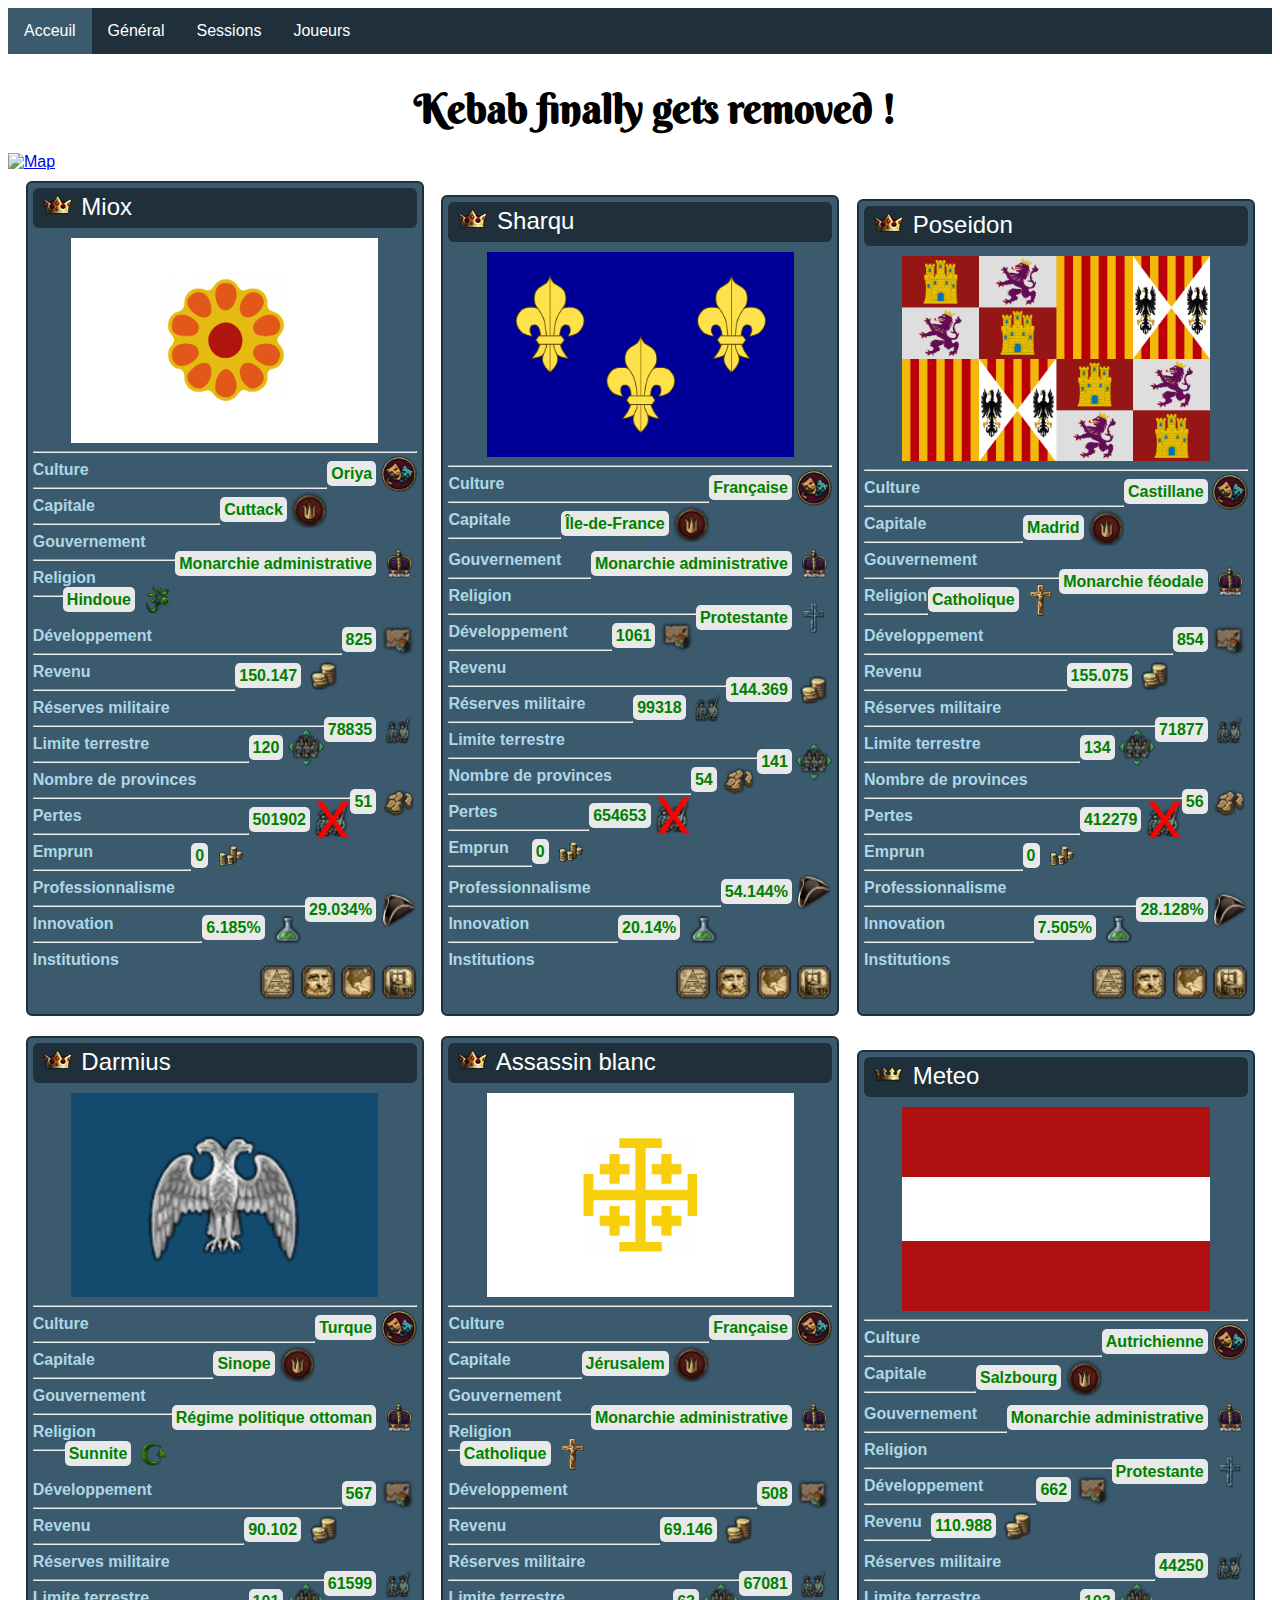
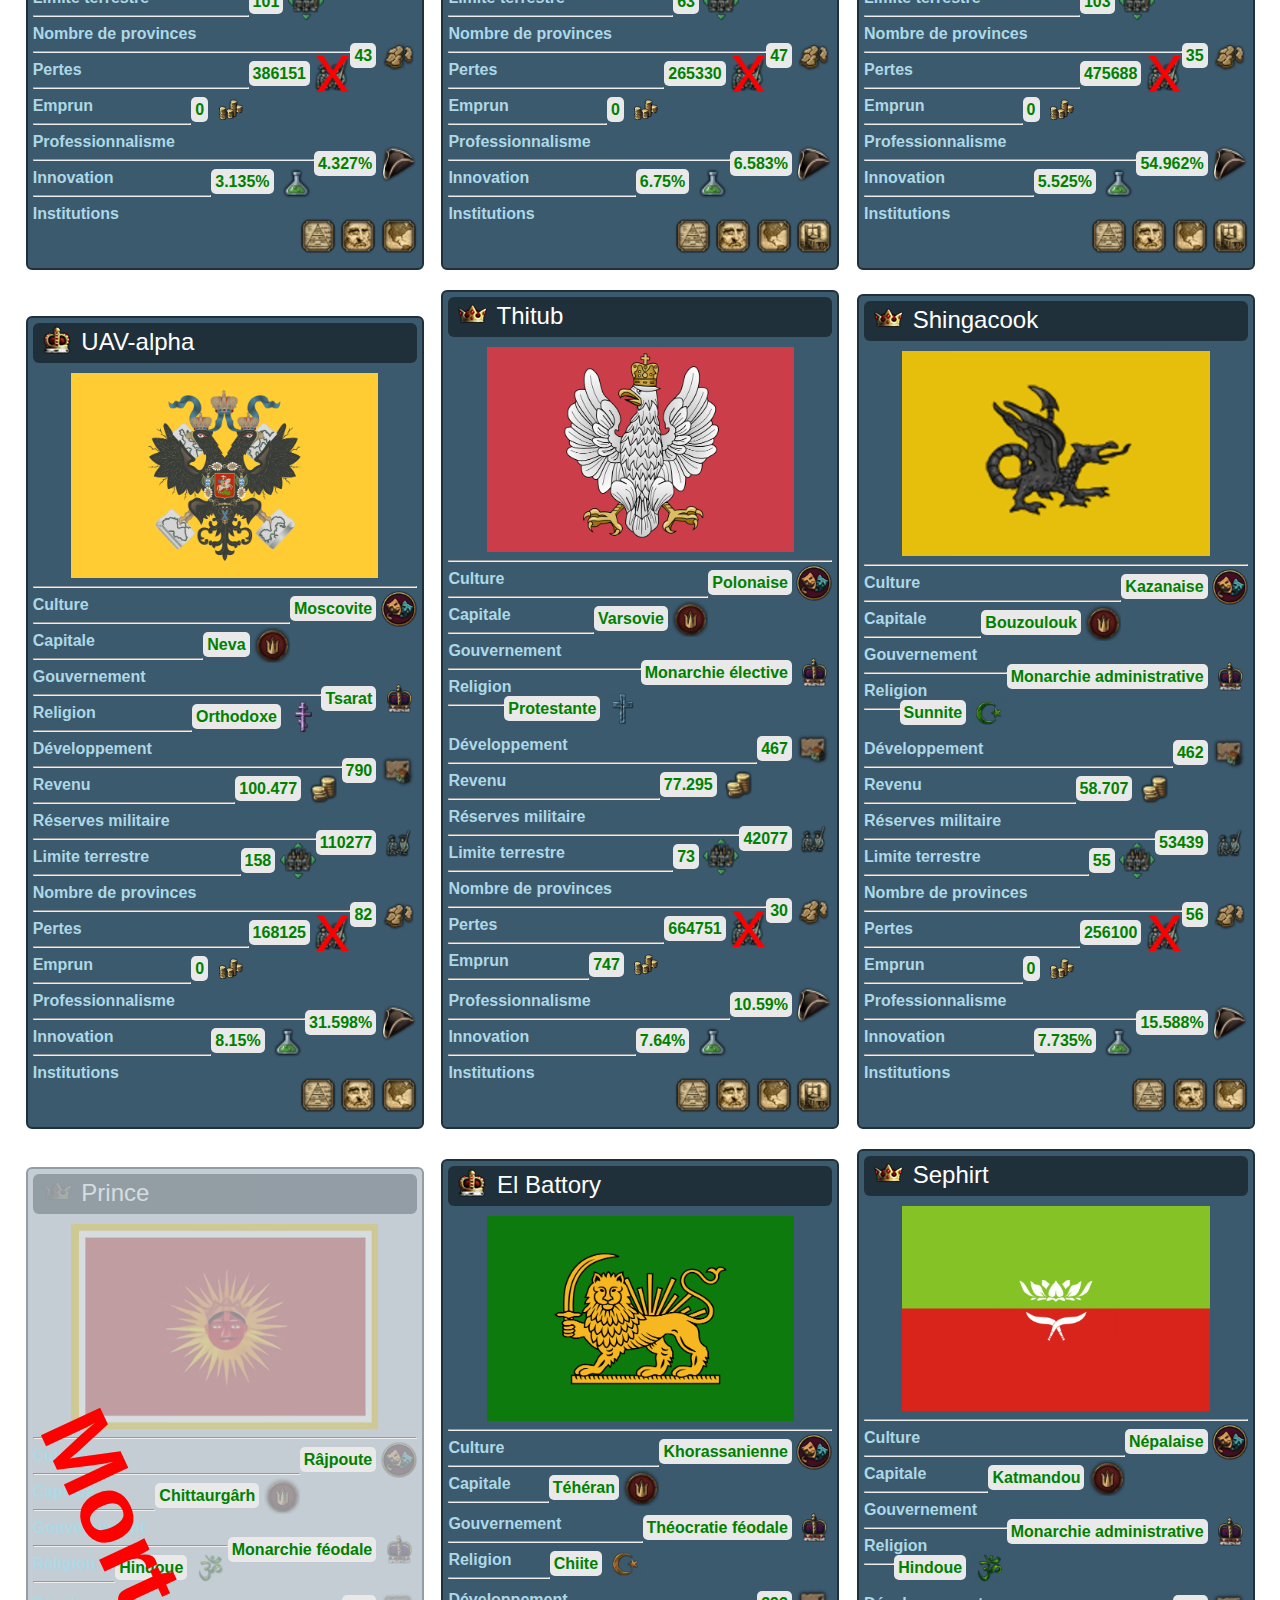
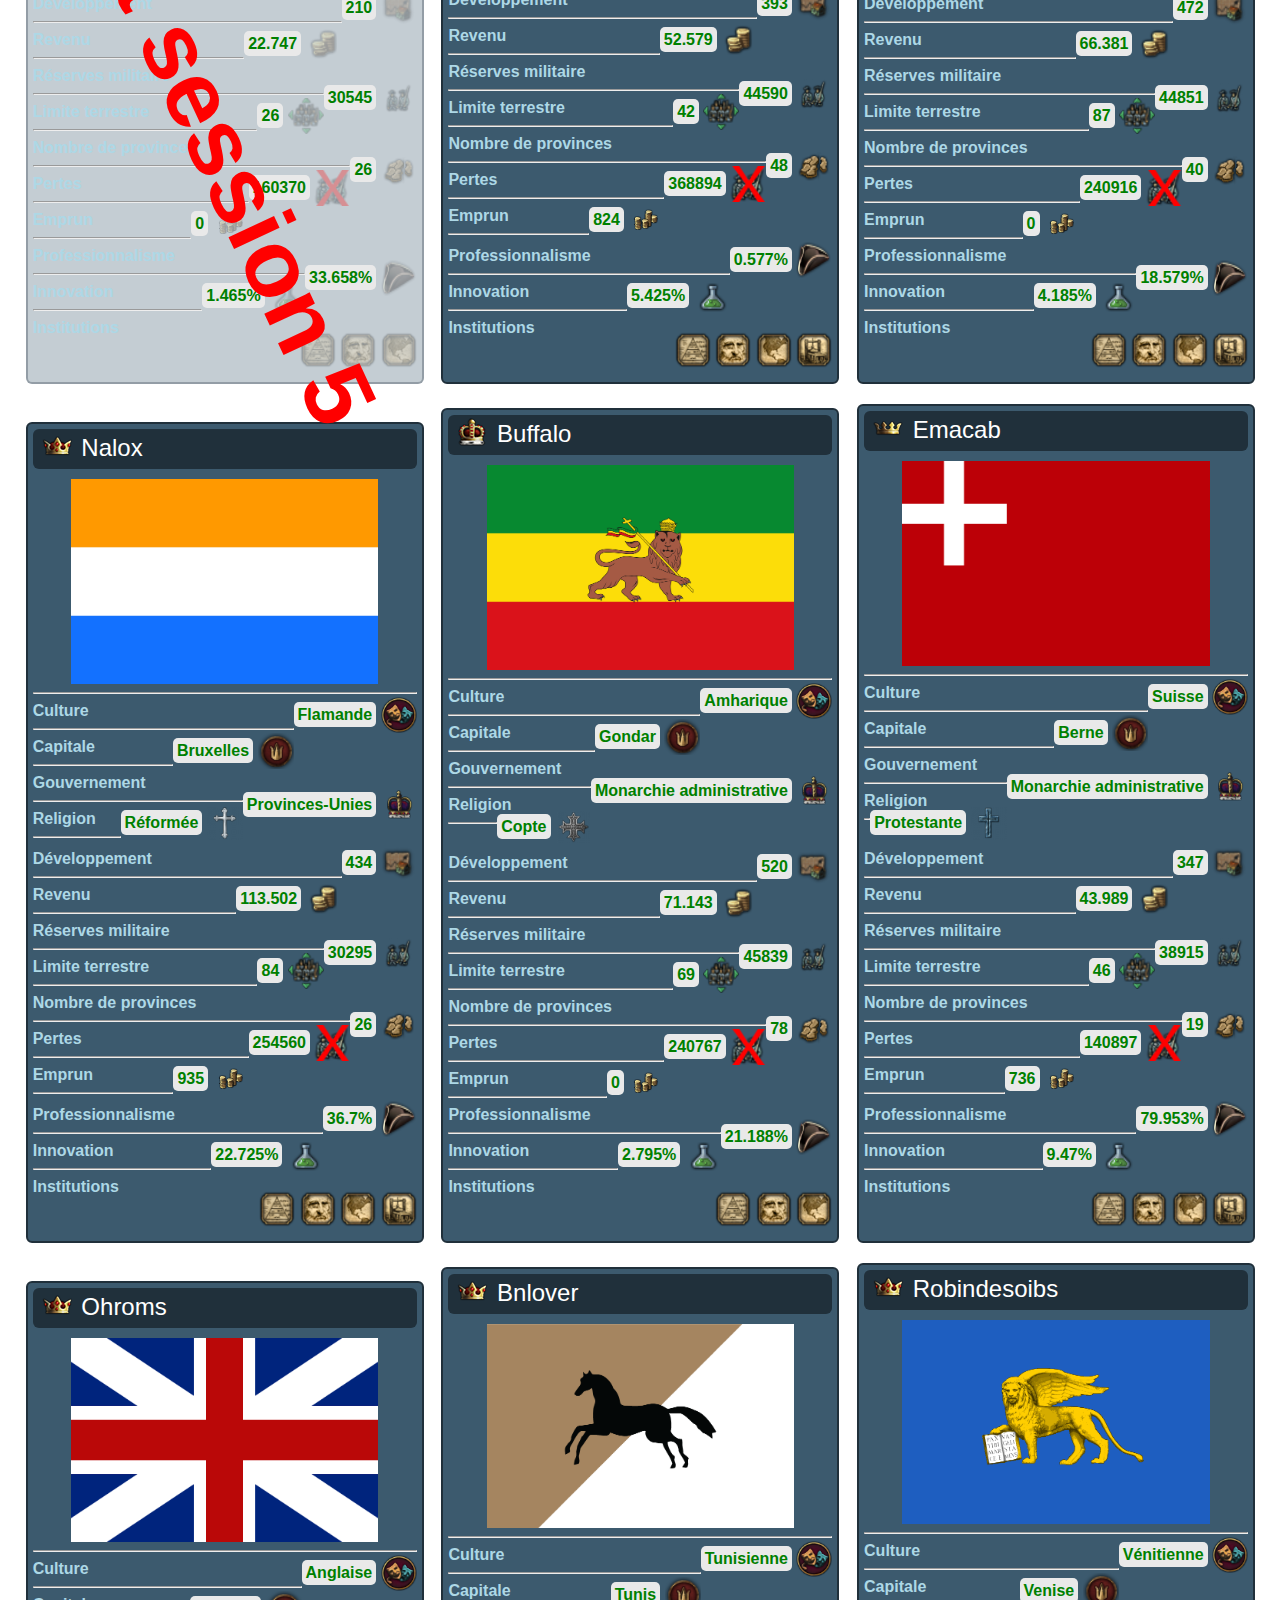
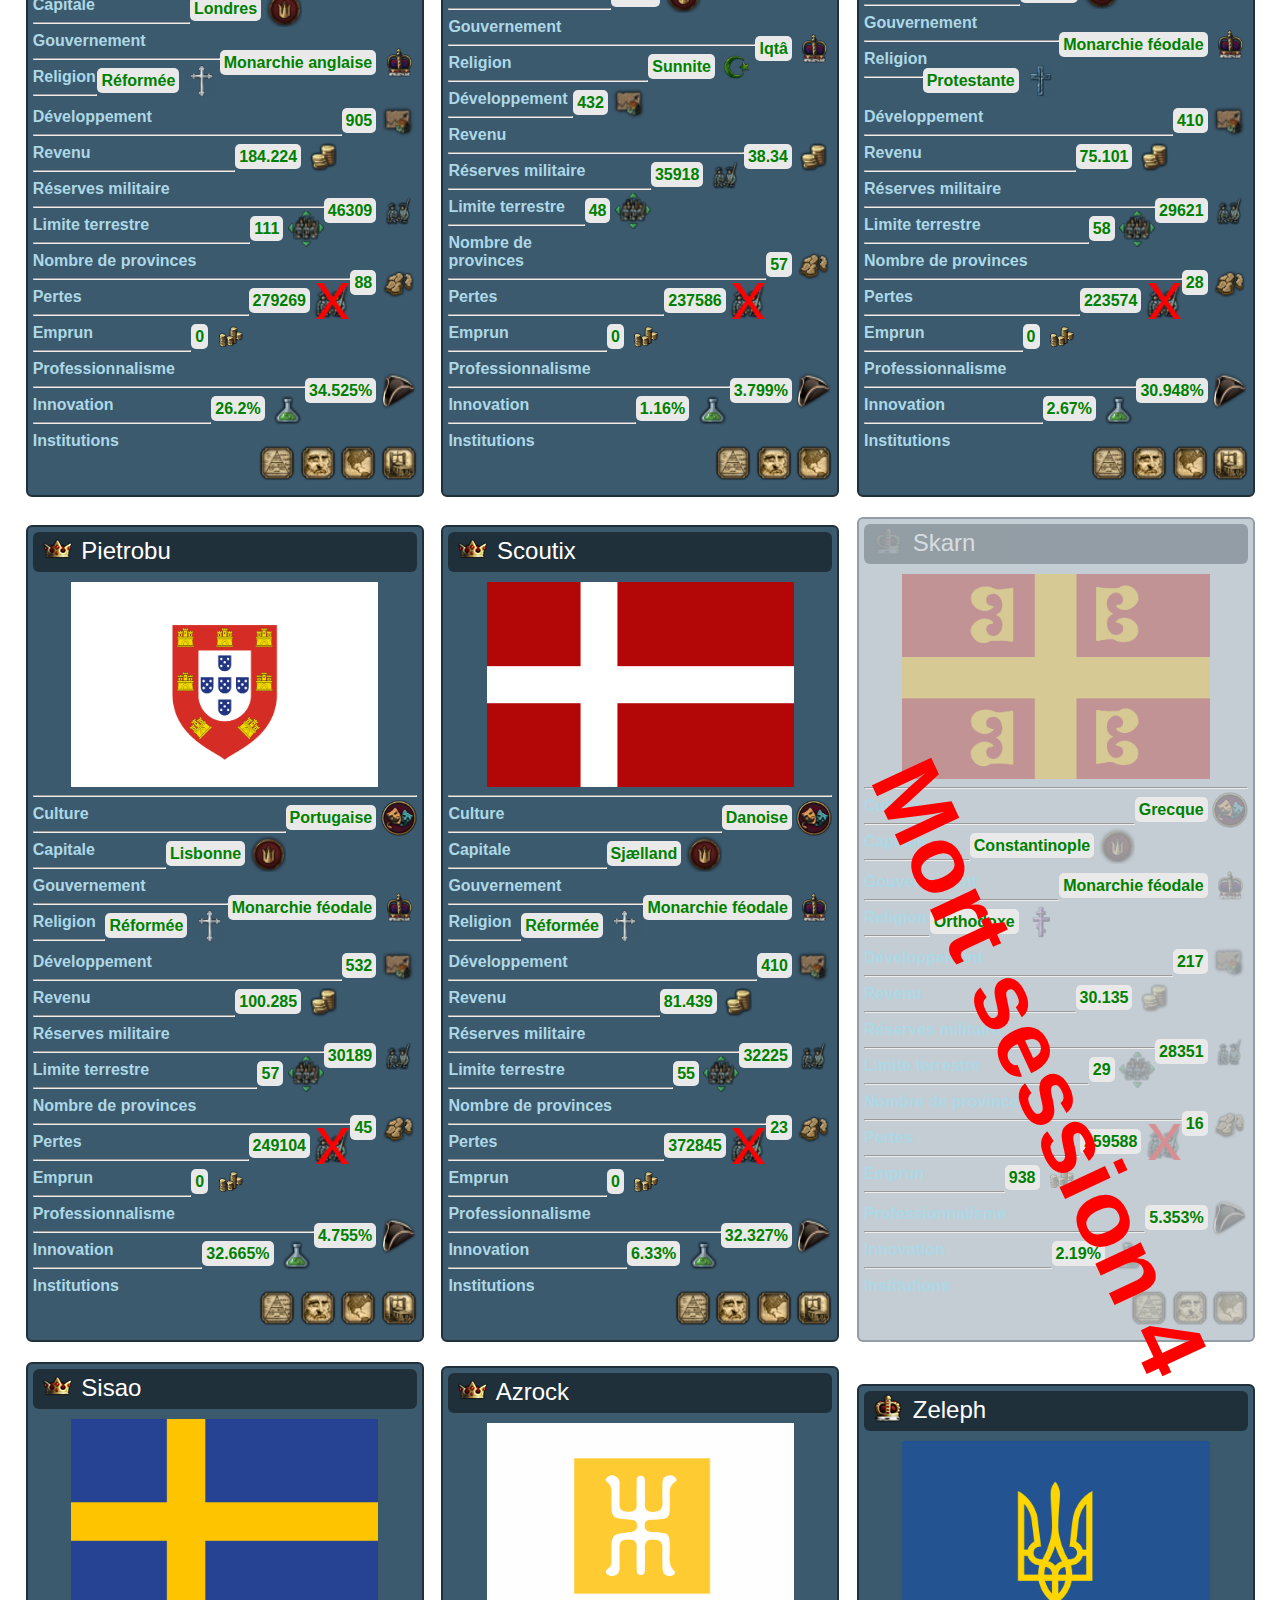
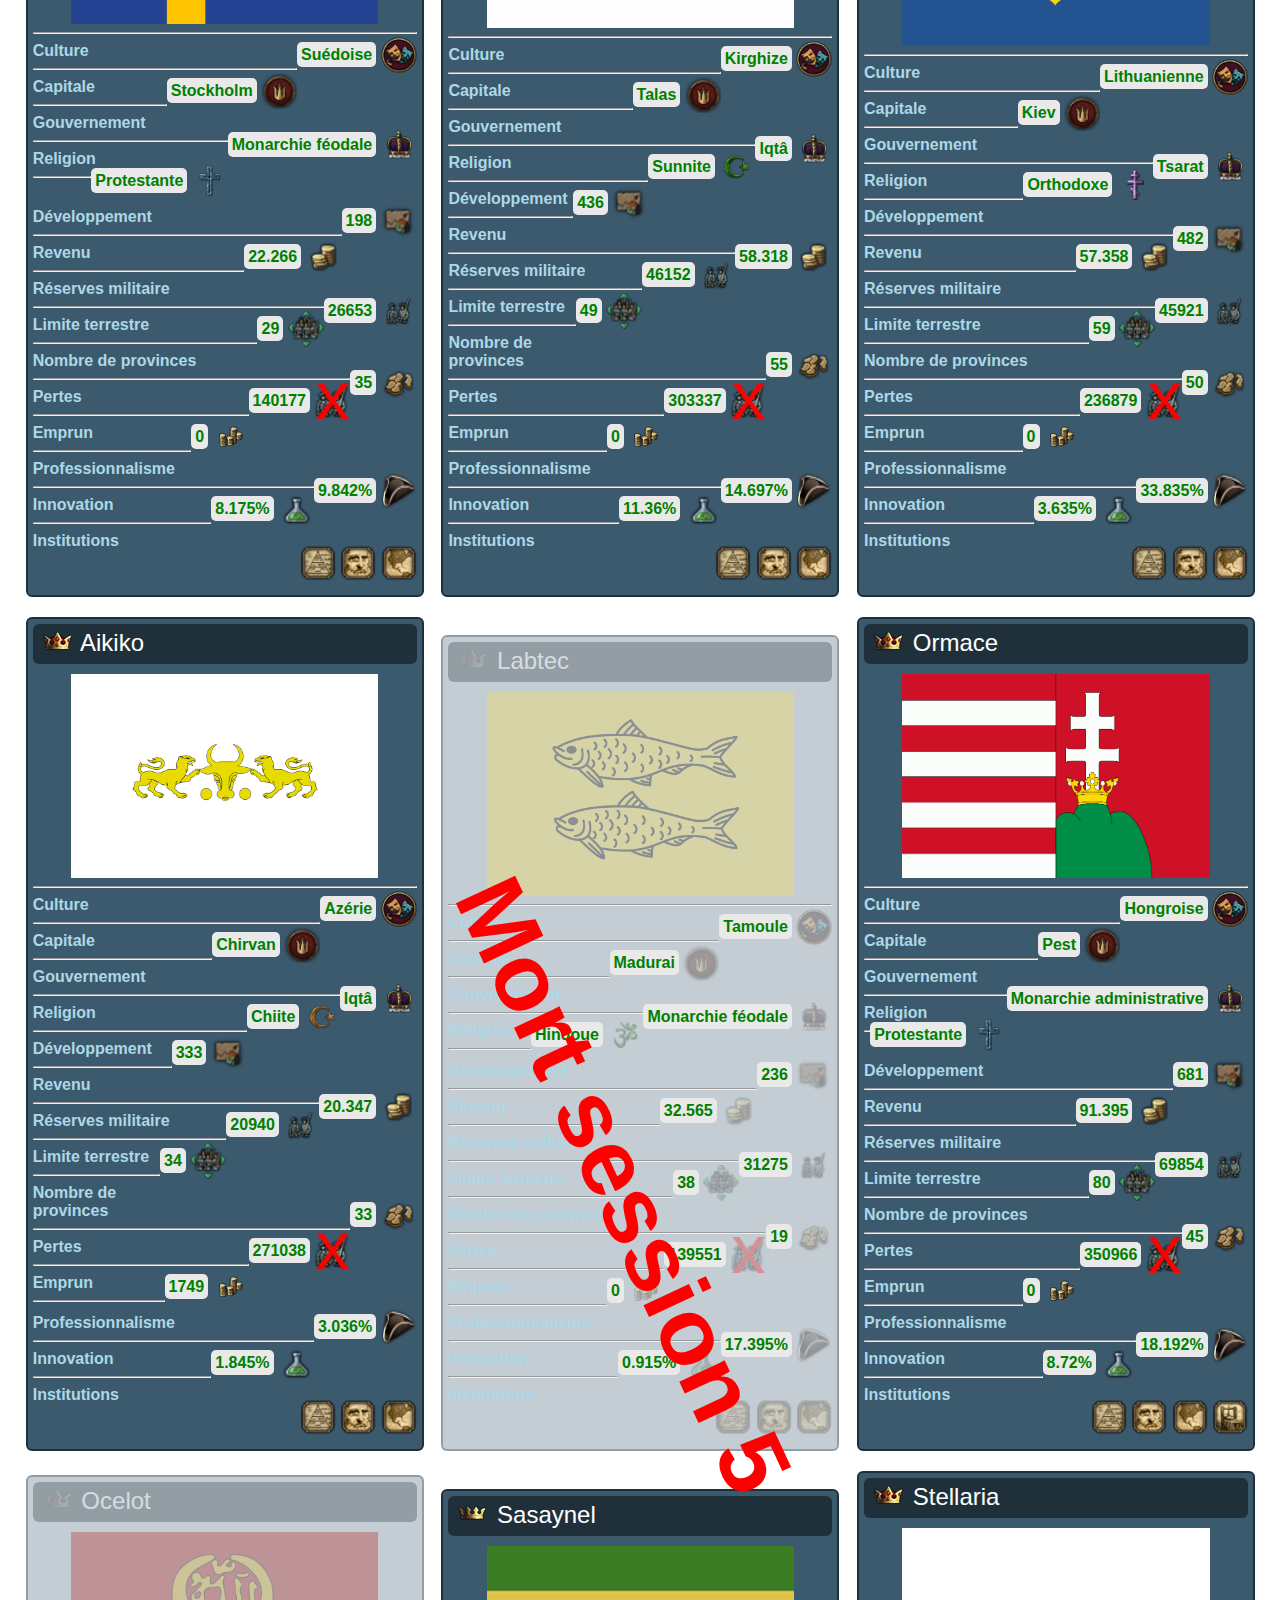
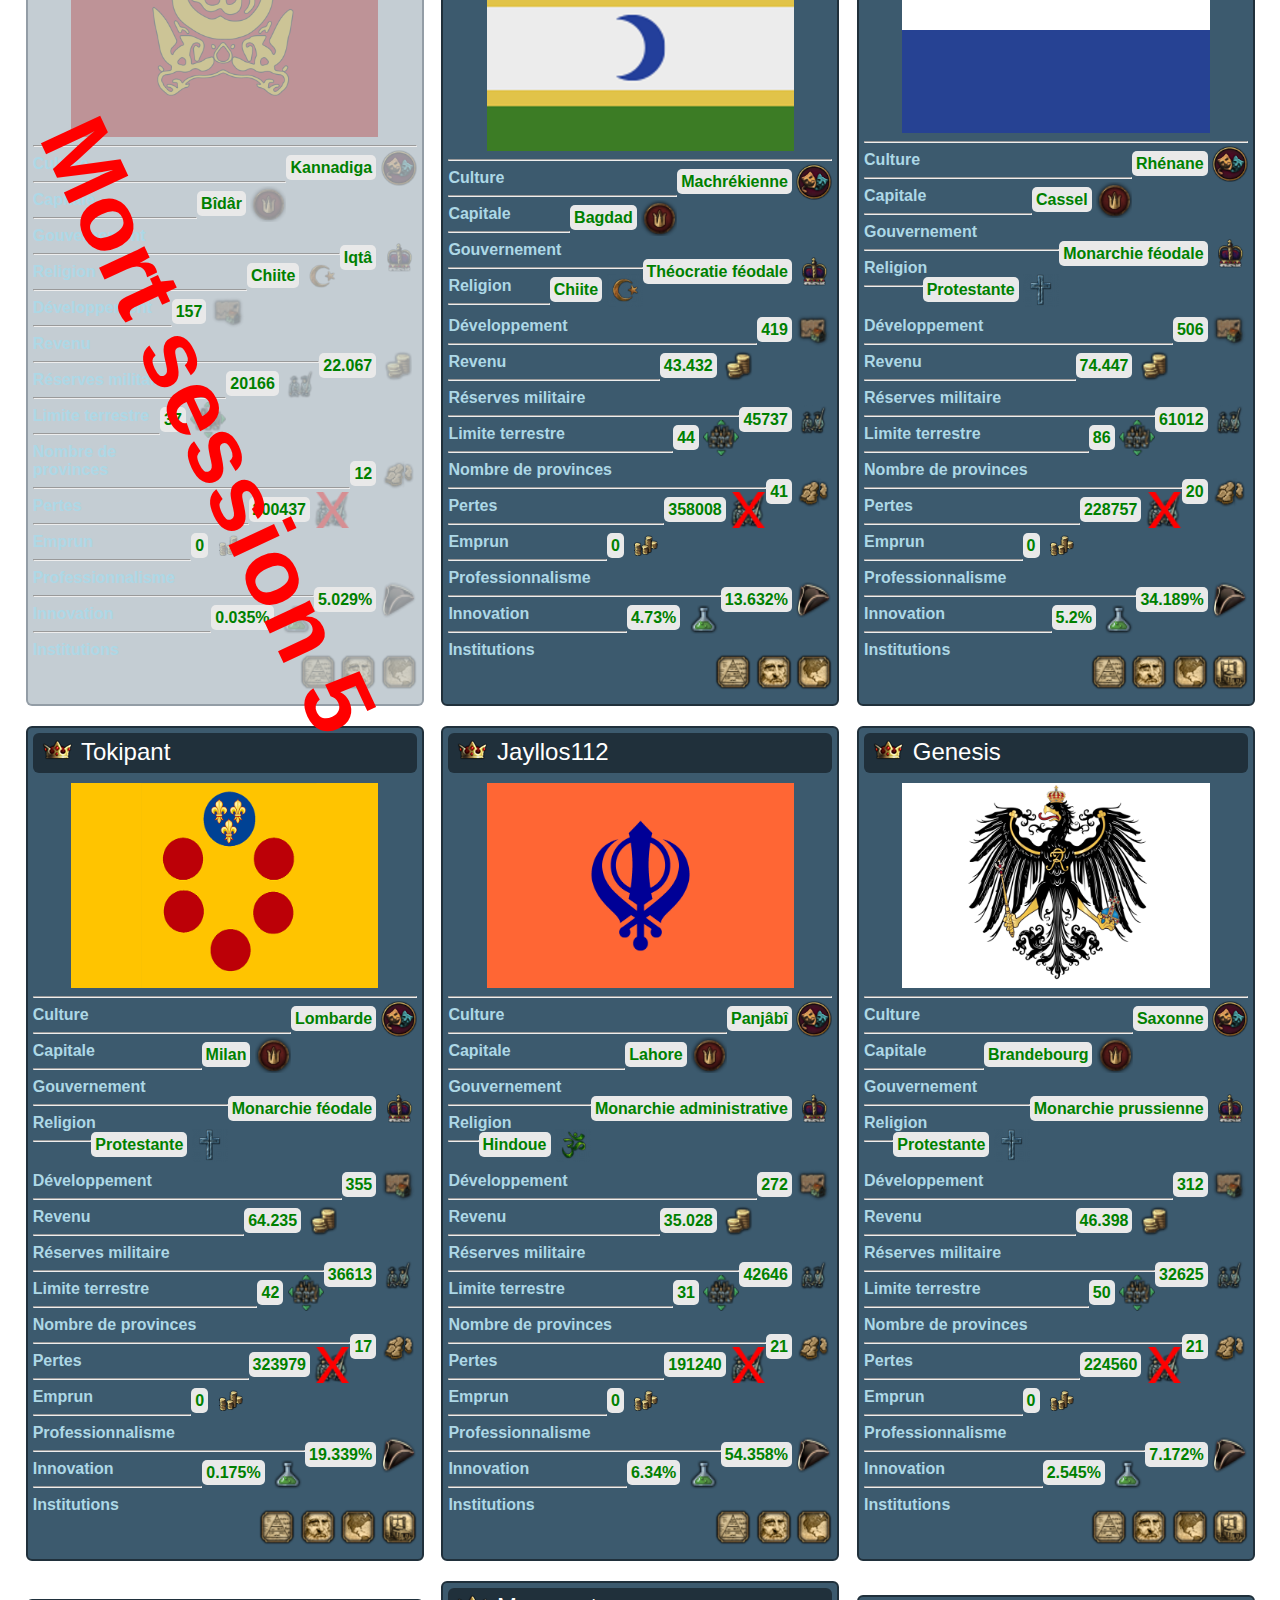
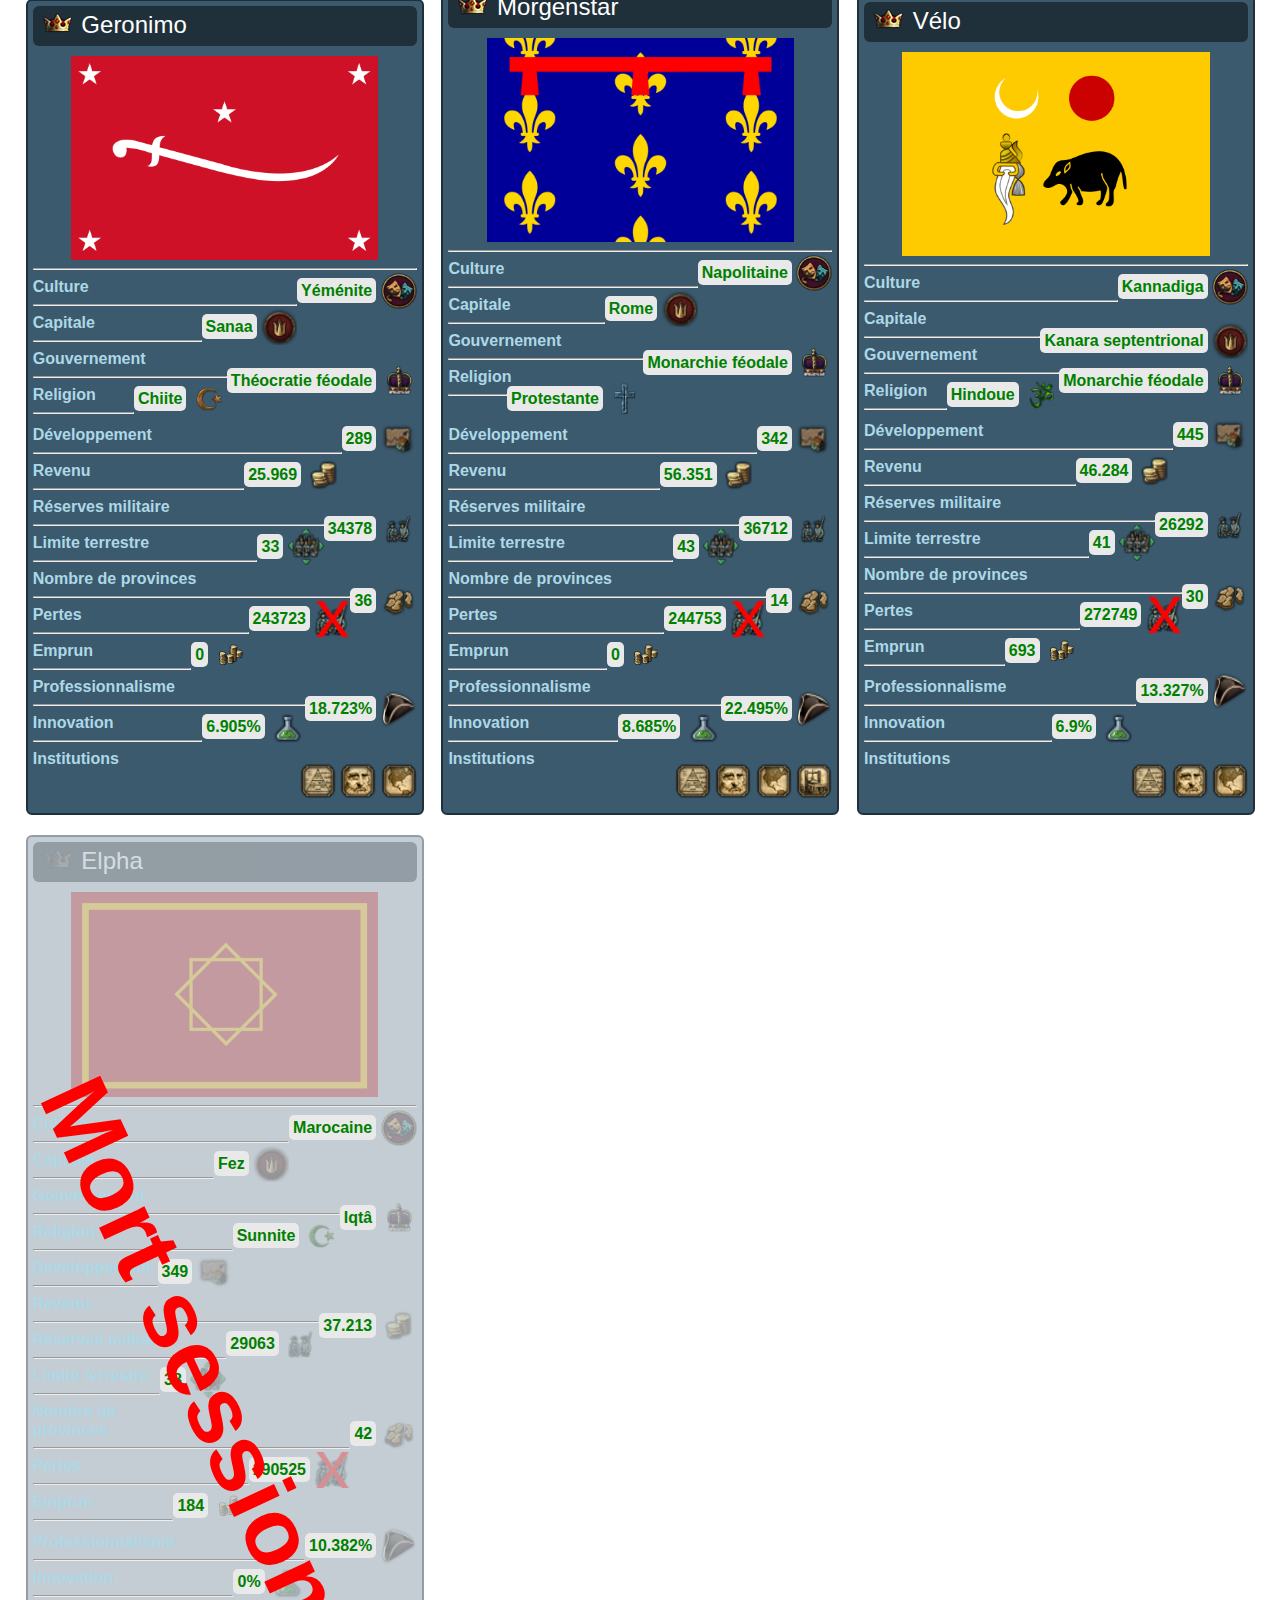
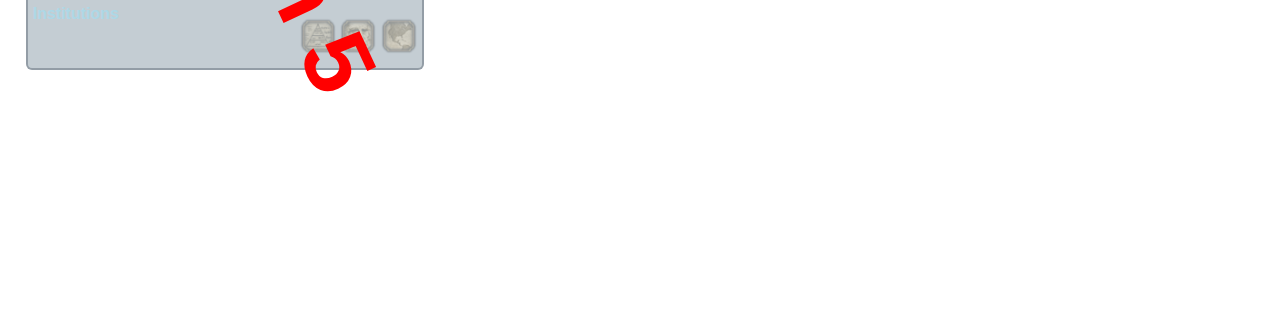
==== index.html @ 980fdf89 "Init project" ====
<html>
  <head>
    <meta charset="UTF-8">
    <title>Kebab finally gets removed !</title>
    <link rel="icon" type="image/png" href="./images/EU4_icon.png"/>
    <link rel="stylesheet" type="text/css" href="style.css">

    <link rel="stylesheet" href="https://developers.google.com/_static/53e70b089a/css/devsite-google-blue.css">
    <link href="https://fonts.googleapis.com/css?family=Berkshire Swash" rel="stylesheet">

    <script type="text/javascript" src="scripts/data.js"></script>
    <script type="text/javascript" src="scripts/index.js"></script>
  </head>
  <body>
    <ul class="navbar">
      <li><a class="active" href="./index.html">Acceuil</a></li>
      <li><a href="./general.html">Général</a></li>
      <li><a href="./session.html">Sessions</a></li>
      <li><a href="#about">Joueurs</a></li>
    </ul>

    <div class="title" id="title">Kebab finally gets removed !</div>
    <div>
      <a id="mapRef" href="./images/sessions/session6.jpg">
        <img id="mapImg" src="./images/sessions/session6.jpg" alt="Map">
      </a>
    </div>

    <div id="countries">
      <div class="countryPlate" id="country">
        <div class="heading">
          <div>
            <img alt="Rank"
                 id="rank"
                 src="./images/government_ranks/2.png"
                 width="36"
                 height="36">
            <span id="pseudo"></span>
          </div>
        </div>

        <img alt="Flag.png" src="./images/flags/KOJ.png" class="flag" id="flag">

        <hr>

        <b>Culture</b>
        <div class="info">
          <span class="infoText textImage" id="culture"></span>
          <img alt="Government monarchy.png"
               src="./images/info/Culture.png"
               width="36"
               height="36">
        </div>

        <hr>

        <b>Capitale</b>
        <div class="info">
          <span class="infoText textImage" id="capital"></span>
          <img alt="Government monarchy.png"
               src="./images/info/Capital.png"
               width="36"
               height="36">
        </div>

        <hr>

        <b>Gouvernement</b>
        <div class="info">
          <span class="infoText textImage" id="government"></span>
          <img alt="Government monarchy.png"
               src="./images/info/Government_monarchy.png"
               width="36"
               height="36">
        </div>

        <hr>

        <b>Religion</b>
        <div class="info">
          <span class="infoText textImage" id="religion"></span>
          <img alt="Orthodox.png"
               id="religionImg"
               src="./images/religions/Orthodoxe.png"
               width="36"
               height="36">
        </div>

        <hr>

        <b>Développement</b>
        <div class="info">
          <span class="infoText textImage" id="dev"></span>
          <img alt="Orthodox.png"
               src="./images/info/Dev.png"
               width="36"
               height="36">
        </div>

        <hr>

        <b>Revenu</b>
        <div class="info">
          <span class="infoText textImage" id="income"></span>
          <img alt="Orthodox.png"
               src="./images/info/Gold.png"
               width="36"
               height="36">
        </div>

        <hr>

        <b>Réserves militaire</b>
        <div class="info">
          <span class="infoText textImage" id="manpower"></span>
          <img alt="Orthodox.png"
               src="./images/info/Manpower.png"
               width="36"
               height="36">
        </div>

        <hr>

        <b>Limite terrestre</b>
        <div class="info">
          <span class="infoText textImage" id="forceLimit"></span>
          <img alt="Orthodox.png"
               src="./images/info/Land_forcelimit.png"
               width="36"
               height="36">
        </div>

        <hr>

        <b>Nombre de provinces</b>
        <div class="info">
          <span class="infoText textImage" id="nbProv"></span>
          <img alt="Orthodox.png"
               src="./images/info/Province.png"
               width="36"
               height="36">
        </div>

        <hr>

        <b>Pertes</b>
        <div class="info">
          <span class="infoText textImage" id="losses"></span>
          <img alt="Orthodox.png"
               src="./images/info/Losses.png"
               width="36"
               height="36">
        </div>

        <hr>

        <b>Emprun</b>
        <div class="info">
          <span class="infoText textImage" id="loan"></span>
          <img alt="Orthodox.png"
               src="./images/info/Loan.png"
               width="36"
               height="36">
        </div>

        <hr>

        <b>Professionnalisme</b>
        <div class="info">
          <span class="infoText textImage" id="professionalism"></span>
          <img alt="Orthodox.png"
               src="./images/info/Professionalism.png"
               width="36"
               height="36">
        </div>

        <hr>

        <b>Innovation</b>
        <div class="info">
          <span class="infoText textImage" id="innovativeness"></span>
          <img alt="Innovativeness.png"
               src="./images/info/Innovativeness.png"
               width="36"
               height="36">
        </div>

        <hr>

        <b>Institutions</b>
        <div class="info">
          <img alt="Institutions.png"
               id="feudalism"
               class="institutionNotEmbraced"
               src="./images/info/Feudalism.png"
               width="36"
               height="36">
          <img alt="Institutions.png"
               id="renaissance"
               class="institutionNotEmbraced"
               src="./images/info/Renaissance.png"
               width="36"
               height="36">
          <img alt="Institutions.png"
               id="colonialism"
               class="institutionNotEmbraced"
               src="./images/info/Colonialism.png"
               width="36"
               height="36">
          <img alt="Institutions.png"
               id="printingPress"
               class="institutionNotEmbraced"
               src="./images/info/Printing_Press.png"
               width="36"
               height="36">
          <img alt="Institutions.png"
               id="globalTrade"
               class="institutionNotEmbraced"
               src="./images/info/Global_Trade.png"
               width="36"
               height="36">
          <img alt="Institutions.png"
               id="manufactories"
               class="institutionNotEmbraced"
               src="./images/info/Manufactories.png"
               width="36"
               height="36">
          <img alt="Institutions.png"
               id="enlightenment"
               class="institutionNotEmbraced"
               src="./images/info/Enlightenment.png"
               width="36"
               height="36">

        </div>
      </div>
    </div>
    <script type="text/javascript">
        addCoutries();
    </script>
  </body>
</html>
---- style.css ----
body {
    font-family: 'Lucida Sans Unicode', 'Lucida Grande', sans-serif;
}

.title {
    padding-left: 2.5%;
    margin-top: 30px;
    margin-bottom: 20px;
    text-align: center;
    font-family: 'Berkshire Swash', sans-serif;
    font-weight: bold;
    font-size: 40px;
}

.chart-div {
    width: 100%;
    padding-left: 2.5%;
    padding-right: 2.5%;
    margin-bottom: 2.5%;
}

.control-div {
    margin-bottom: 10px;
}

.stat-chart {
    height: 80vh;
}

.tableHeader {
    background-color: #78909c;
    border-collapse: collapse;
}

.tableRow {
    height: 30px;
}

.tableRow:hover {
    font-weight: bold;
}

.tableCell {
    vertical-align: middle;
    font-family: 'Lucida Sans Unicode', 'Lucida Grande', sans-serif;
}

.sort-descending span.google-visualization-table-sortind, .sort-ascending span.google-visualization-table-sortind {
    border: 0;
}

#chart-general {
    height: 85%;
}

#chart-general > div > div > table {
    margin-top: -1px;
}

img {
    border: none;
}

.countryPlate a {
    color: lightblue !important;
}

a {
    text-decoration: none;
    color: #0645ad;
    background: none;
}

a:-webkit-any-link {
    color: -webkit-link;
    cursor: pointer;
    text-decoration: underline;
}

.countryPlate b {
    color: lightblue !important;
}

.countryPlate .heading {
    background: #20303B;
    border-radius: 6px;
    padding: 0 6px 0;
    color: white !important;
    font-size: 150%;
    margin-bottom: 3px;
    height: 40px;
    position: relative;
}

.heading span {
    position: relative;
    top: -9px;
}

.countryPlate * {
    list-style-image: none;
}

.countryPlate {
    border: 2px solid #20303B;
    border-radius: 6px;
    background: #3c5a6e;
    color: white !important;
    padding: 5px;
    width: 23%;
    min-width: 384px;
    height: auto;
    margin-top: 10px;
    margin-bottom: 10px;
    margin-left: 1.4%;
    display: inline-block;
    position: relative;
}

.flag {
    width: 80%;
    display: block;
    margin: 10px auto auto;
}

.info {
    float: right;
}

.textImage {
    position: relative;
    top: -18px;
}

.info img {
    position: relative;
    top: -5px;
}

.infoText {
    color: green;
    font-weight: bold;
    background: #E9E9E9;
    padding: 4px;
    border-radius: 5px;
}

.deadCountry {
    background: rgba(60, 90, 110, 0.3);
    border: 2px solid rgba(32, 48, 59, 0.3);;
}

.deadCountry img {
    opacity: 0.3;
}

.deadCountry .heading {
    opacity: 0.3;
}

.deadCountryText {
    position: absolute;
    top: 600px;
    width: 900px;
    left: -220px;
    font-size: 95px;
    font-weight: bold;
    color: red;
    transform: rotate(65deg);
    opacity: 1;
    z-index: 10;
}

.sessionsTimeLines {
    width: 95%;
    padding-left: 2.5%;
    font-weight: bold;
}

.navbar {
    list-style-type: none;
    margin: 0;
    padding: 0;
    overflow: hidden;
    background-color: #20303B;
}

.navbar li {
    float: left;
    margin: 0;
}

.navbar li a {
    display: block;
    color: white;
    text-align: center;
    padding: 14px 16px;
    text-decoration: none;
}

.navbar li a:hover {
    background-color: green;
}

.active {
    background-color: #3c5a6e;
}

.sessionSelect {
    float: right;
    display: block;
    color: white;
    text-align: center;
    padding: 14px 16px;
    text-decoration: none;
    border: 0;
    margin: 0;
    height: 52px;
    width: 110px;
    background-color: #3c5a6e !important;
}

.sessionSelect:hover {
    background-color: green !important;
}

.sessionSelect option {
    background-color: #3c5a6e !important;
}

.general-chart {
    height: 400px;
}

.institutionEmbraced {
    display: inline-block;
}

.institutionNotEmbraced {
    display: none;
}
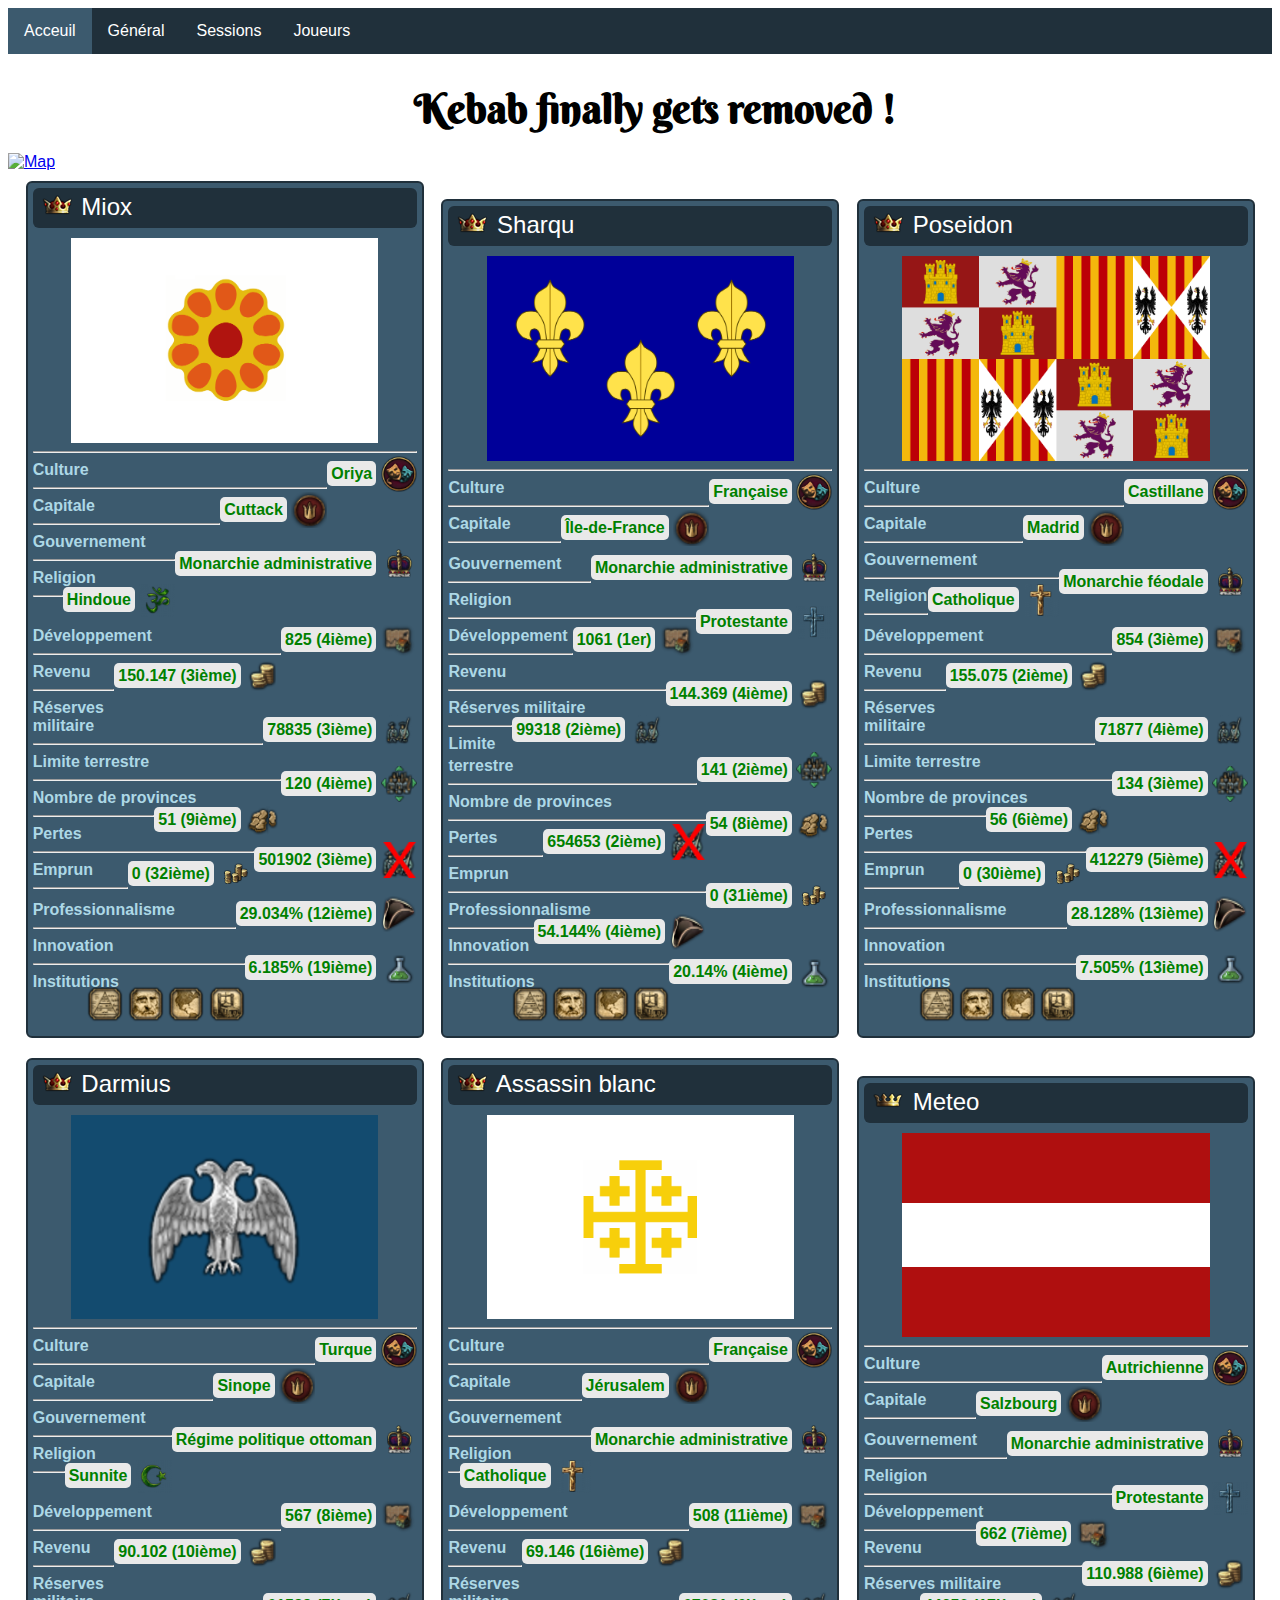
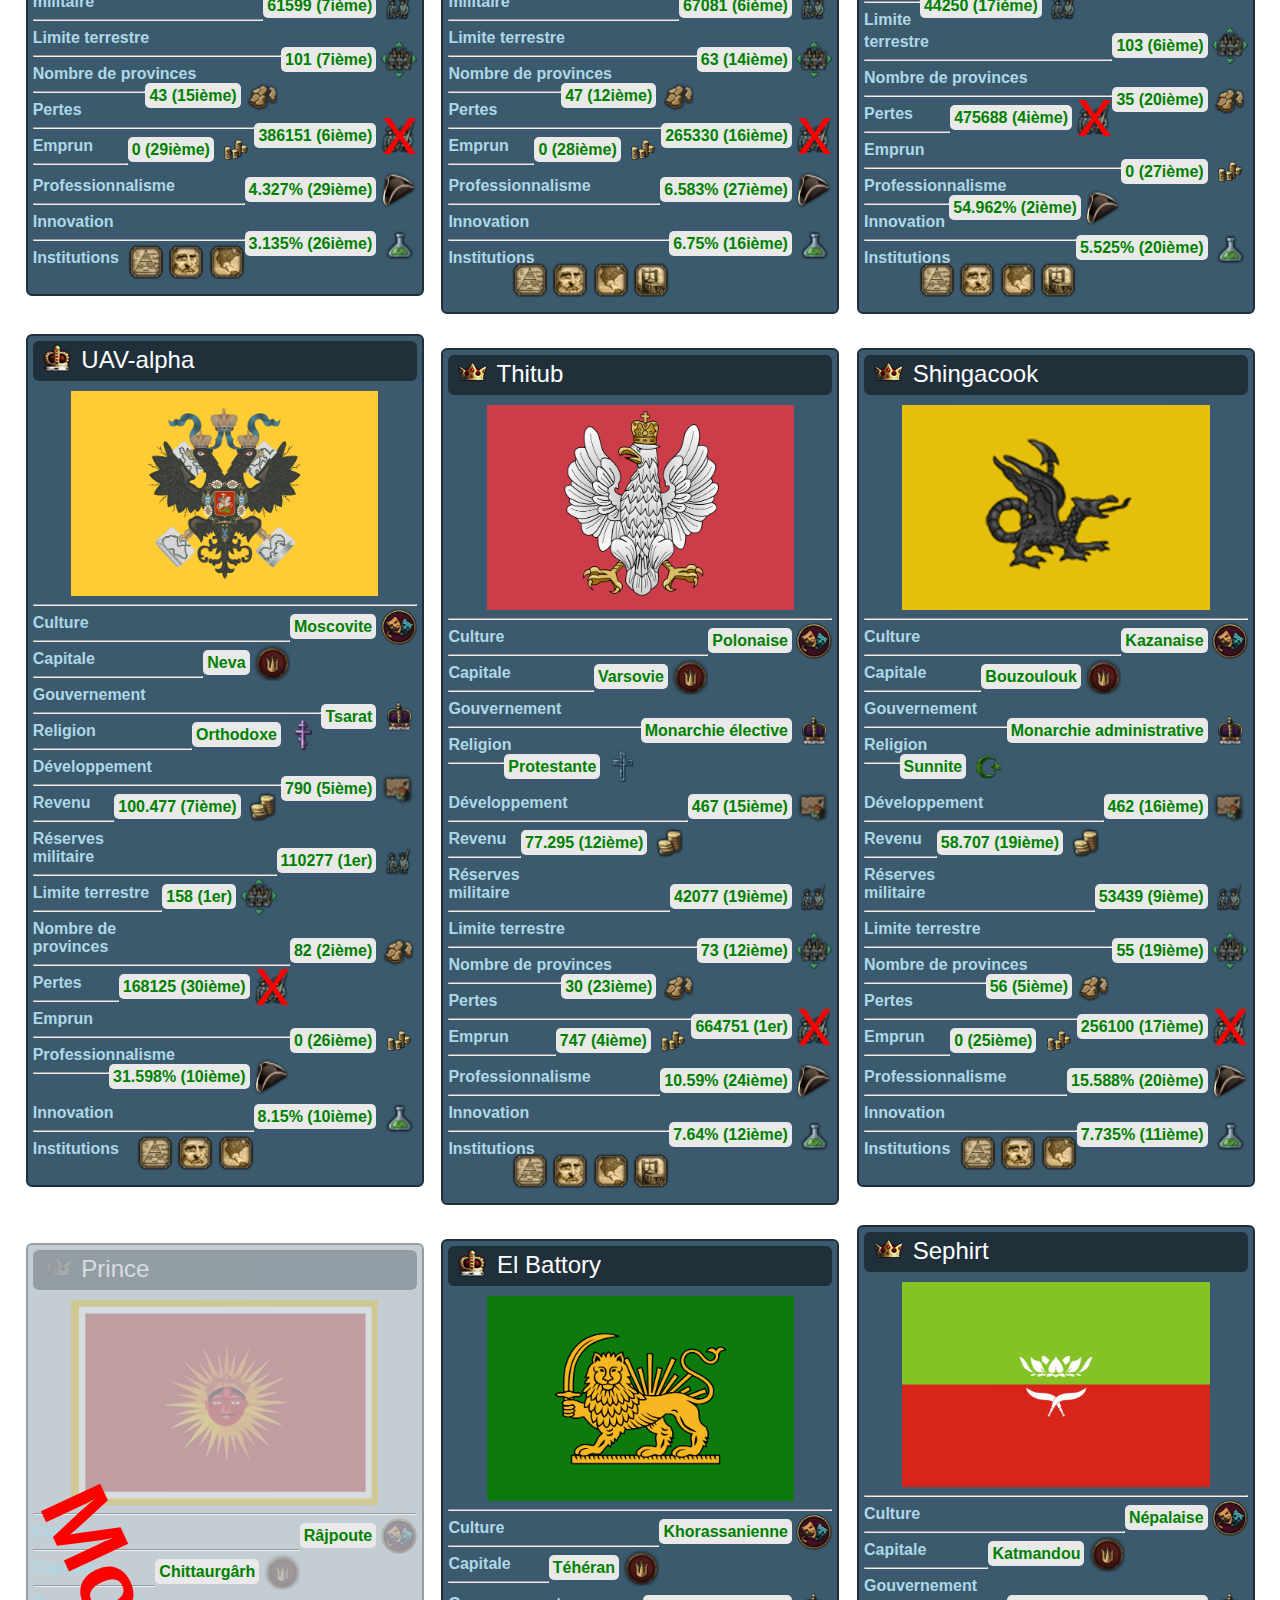
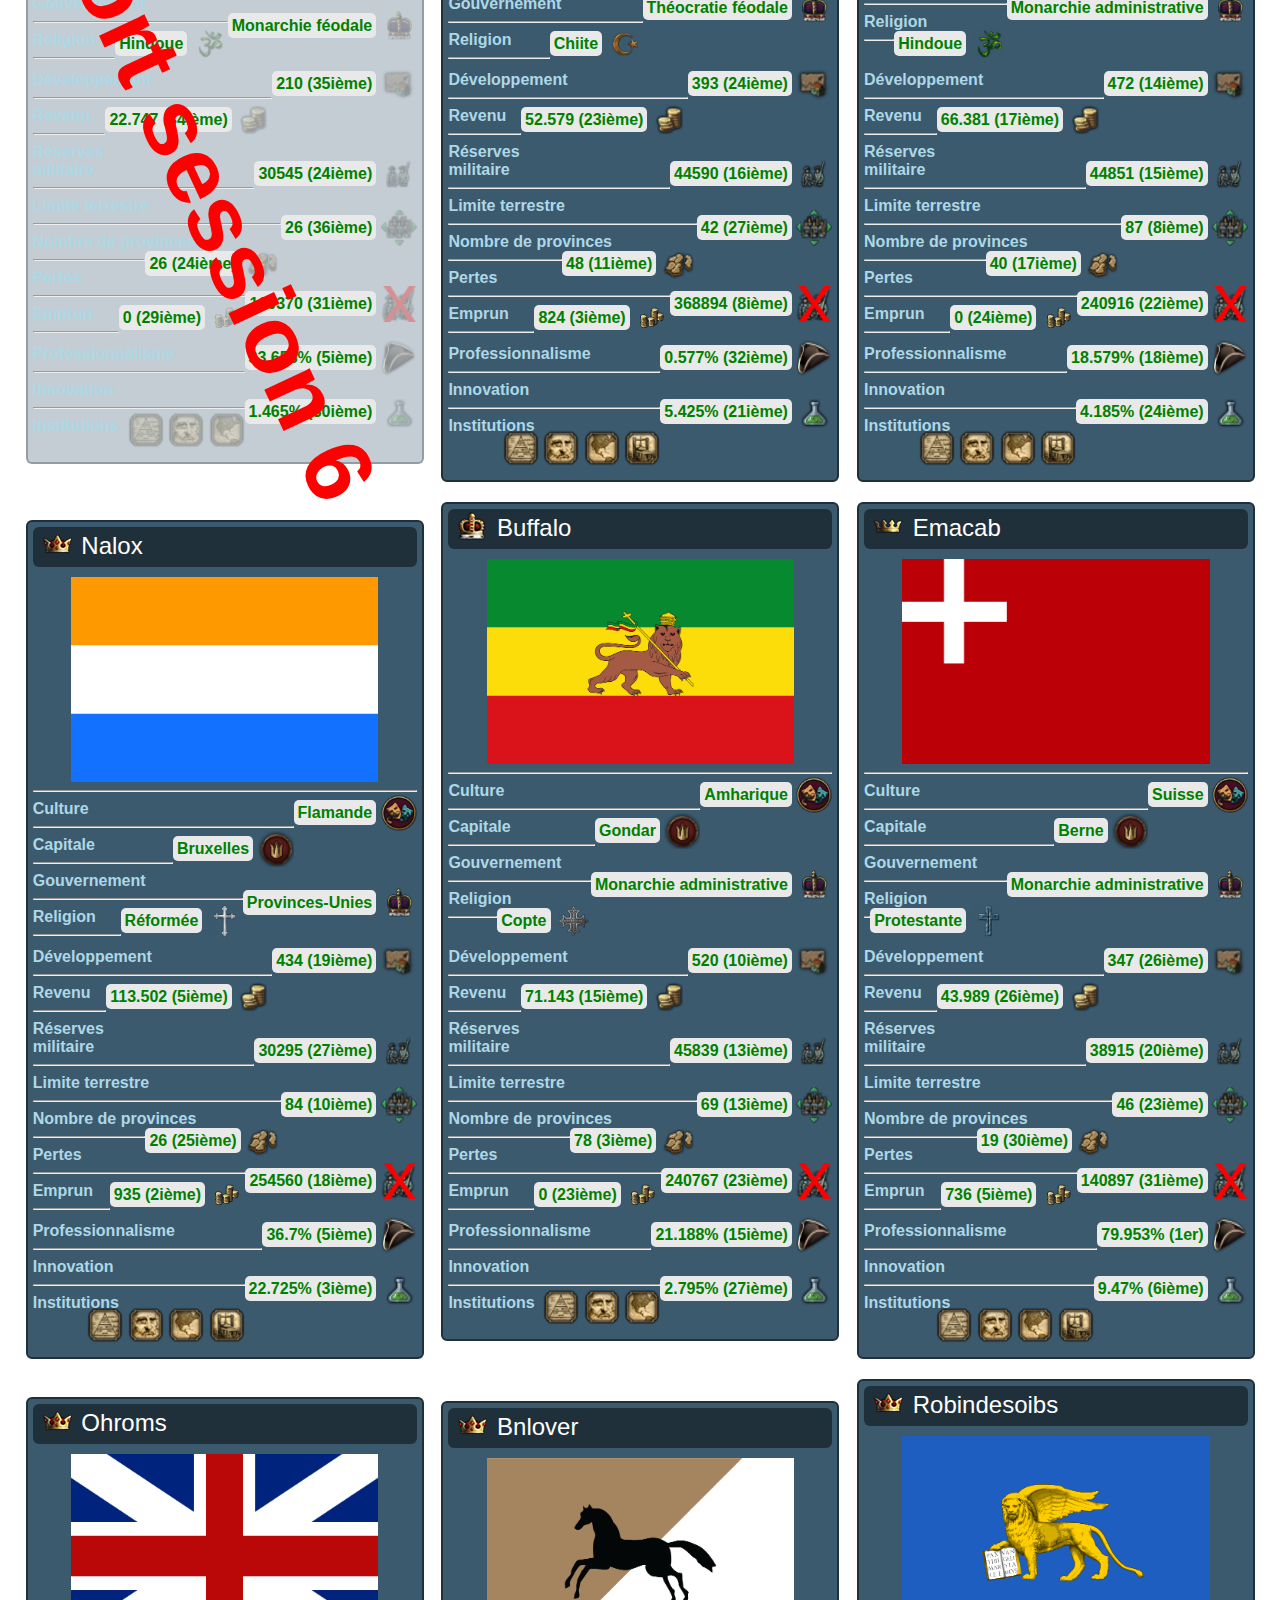
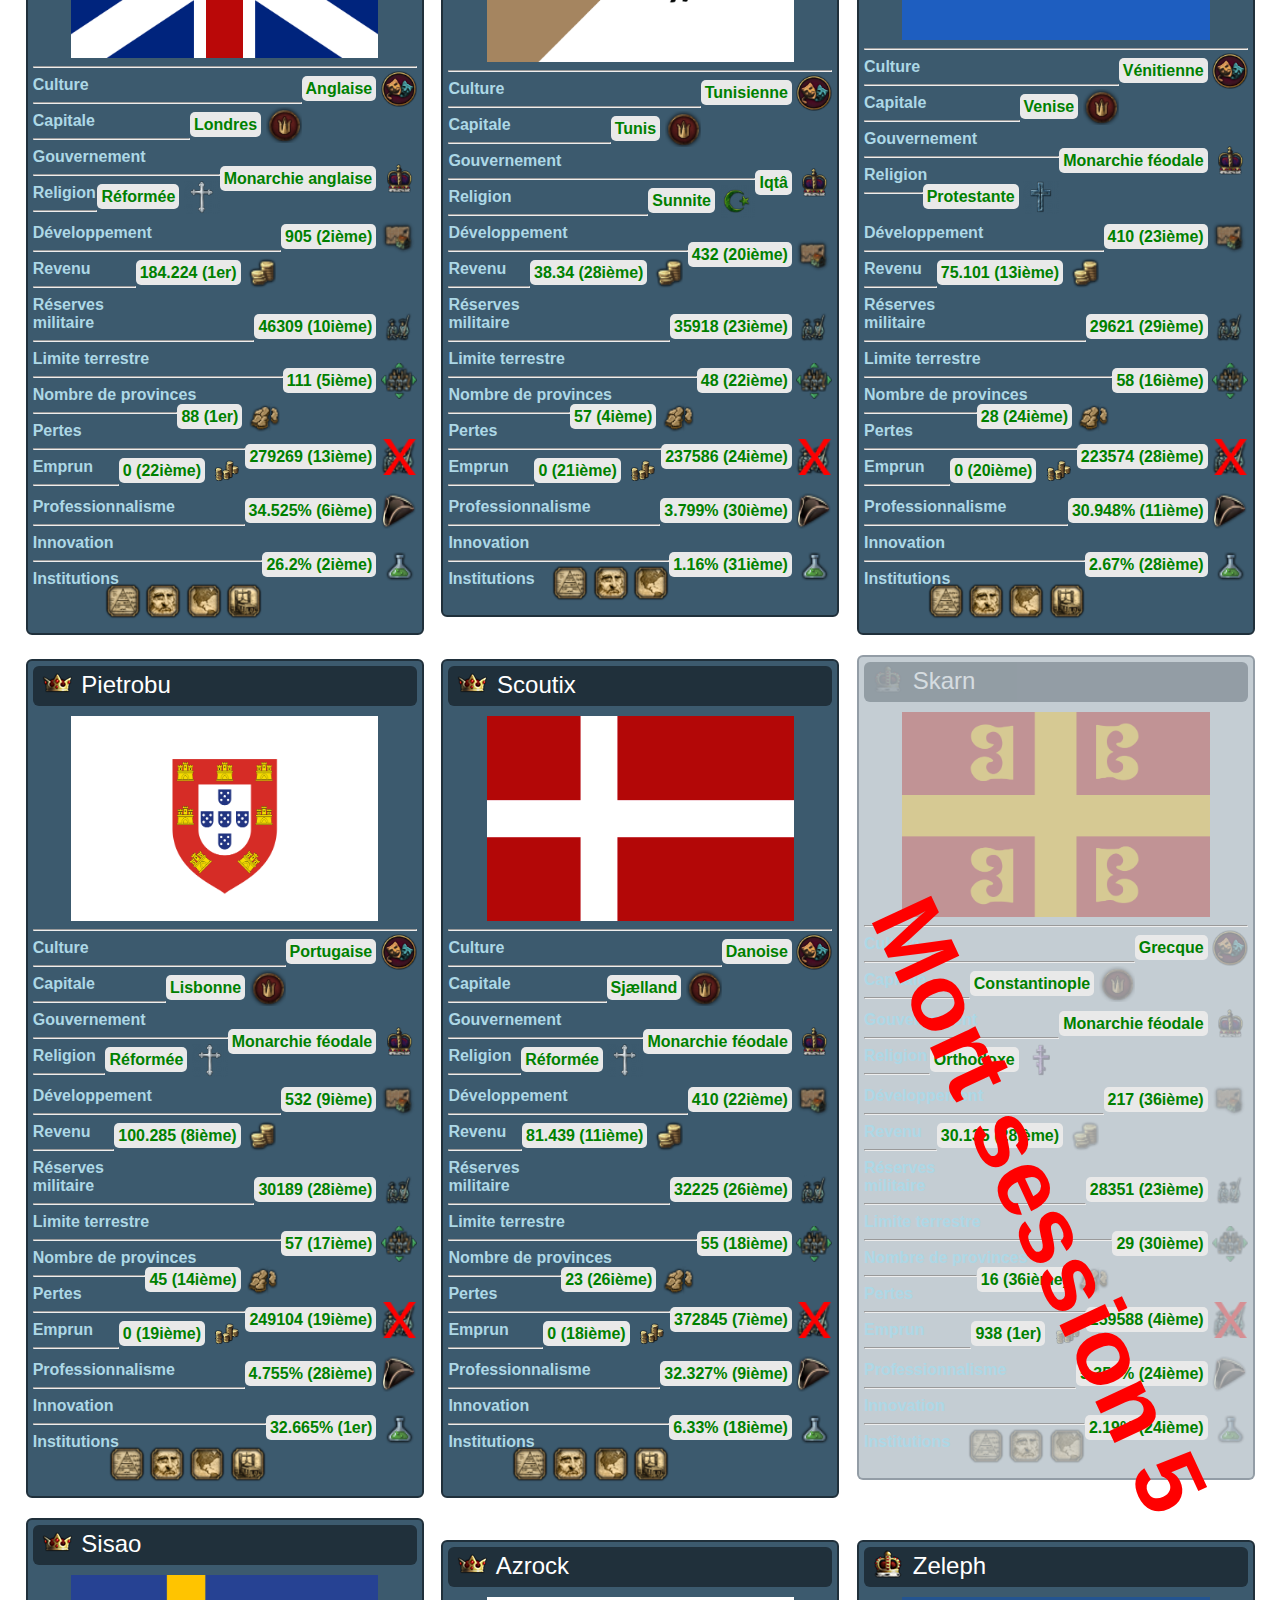
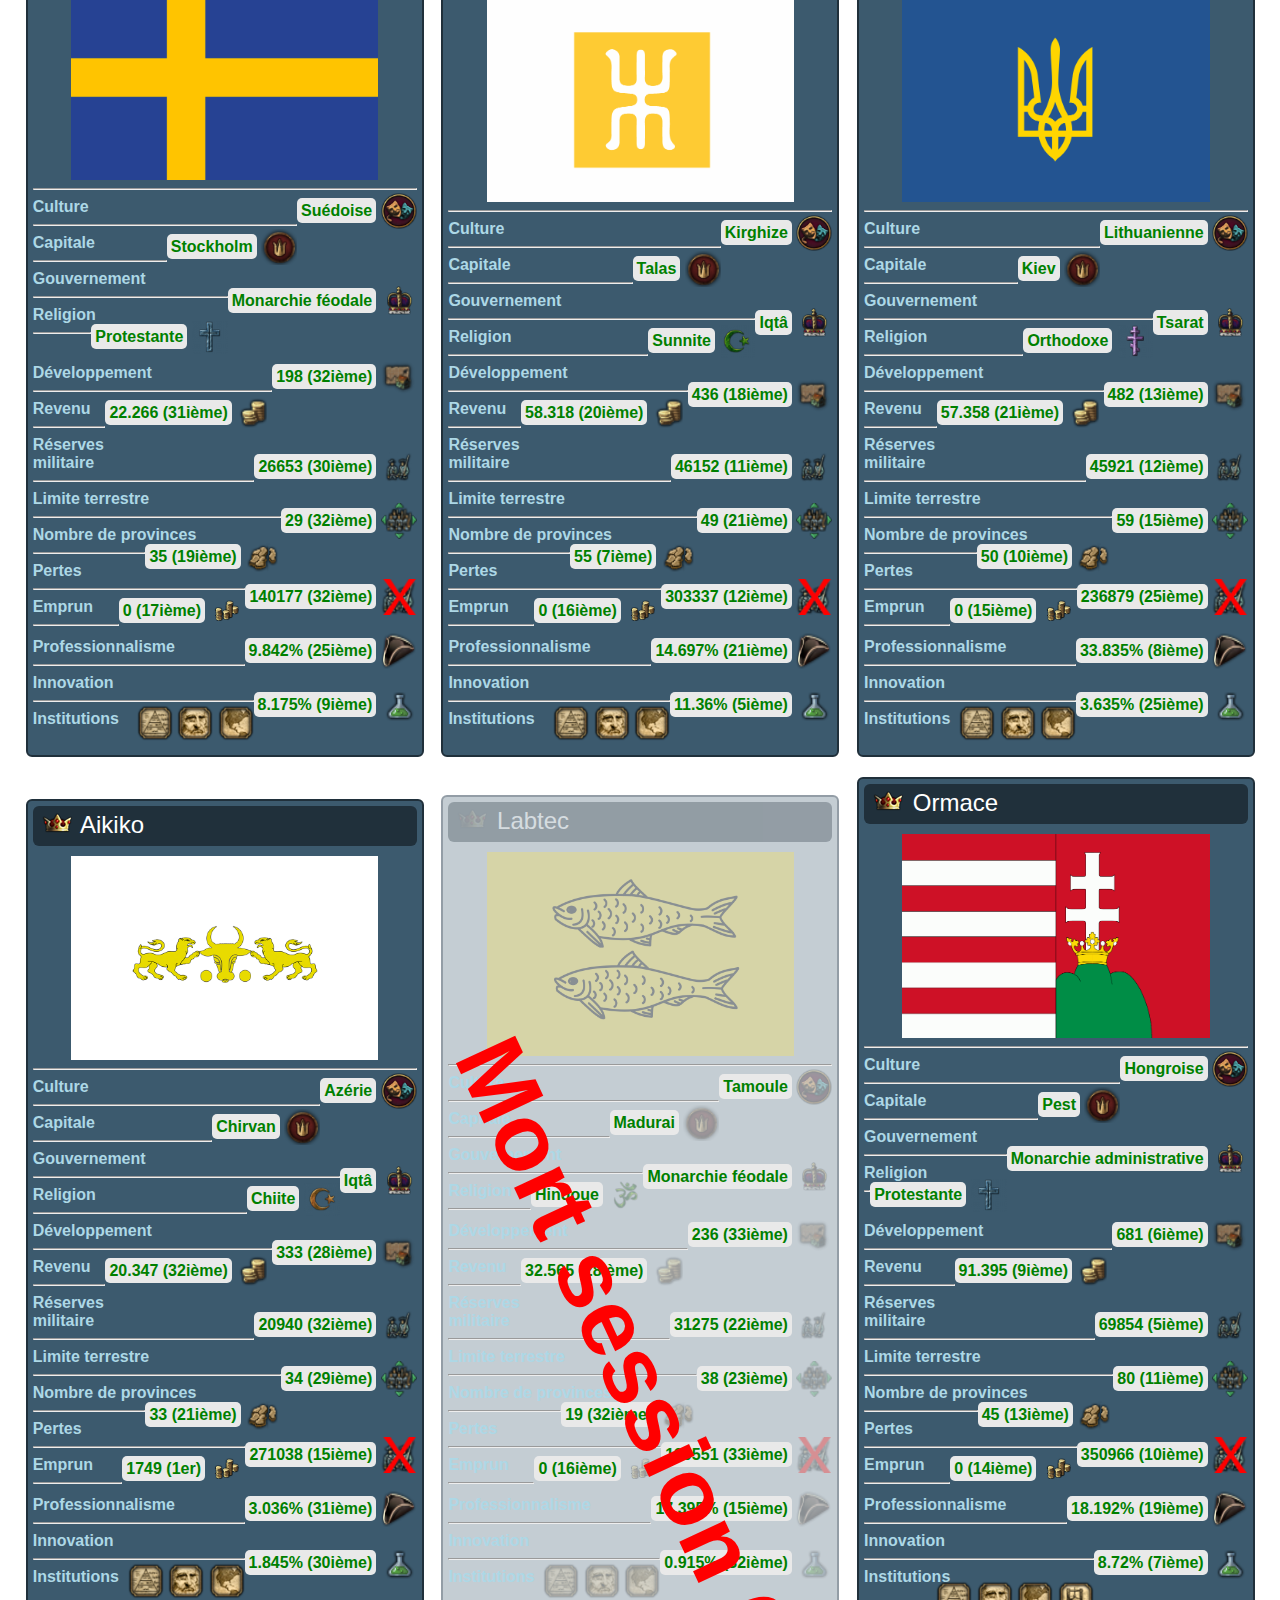
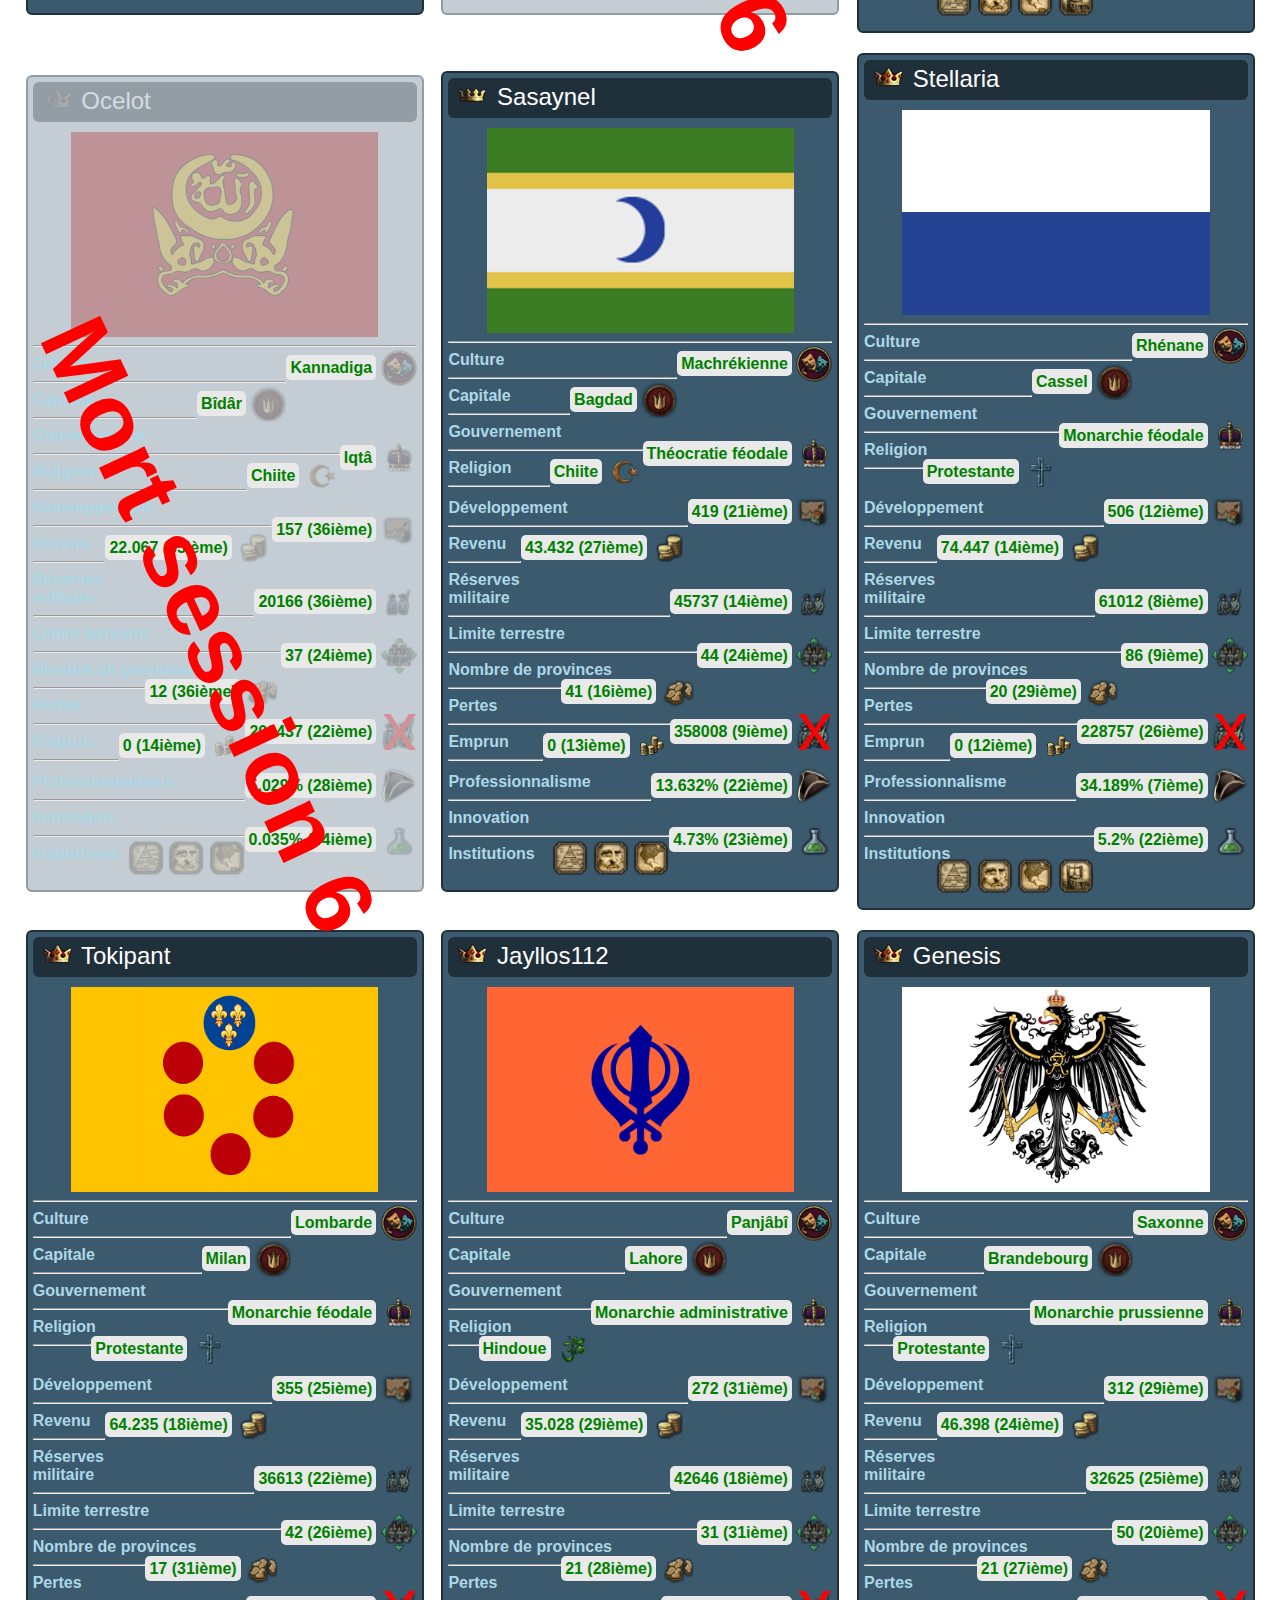
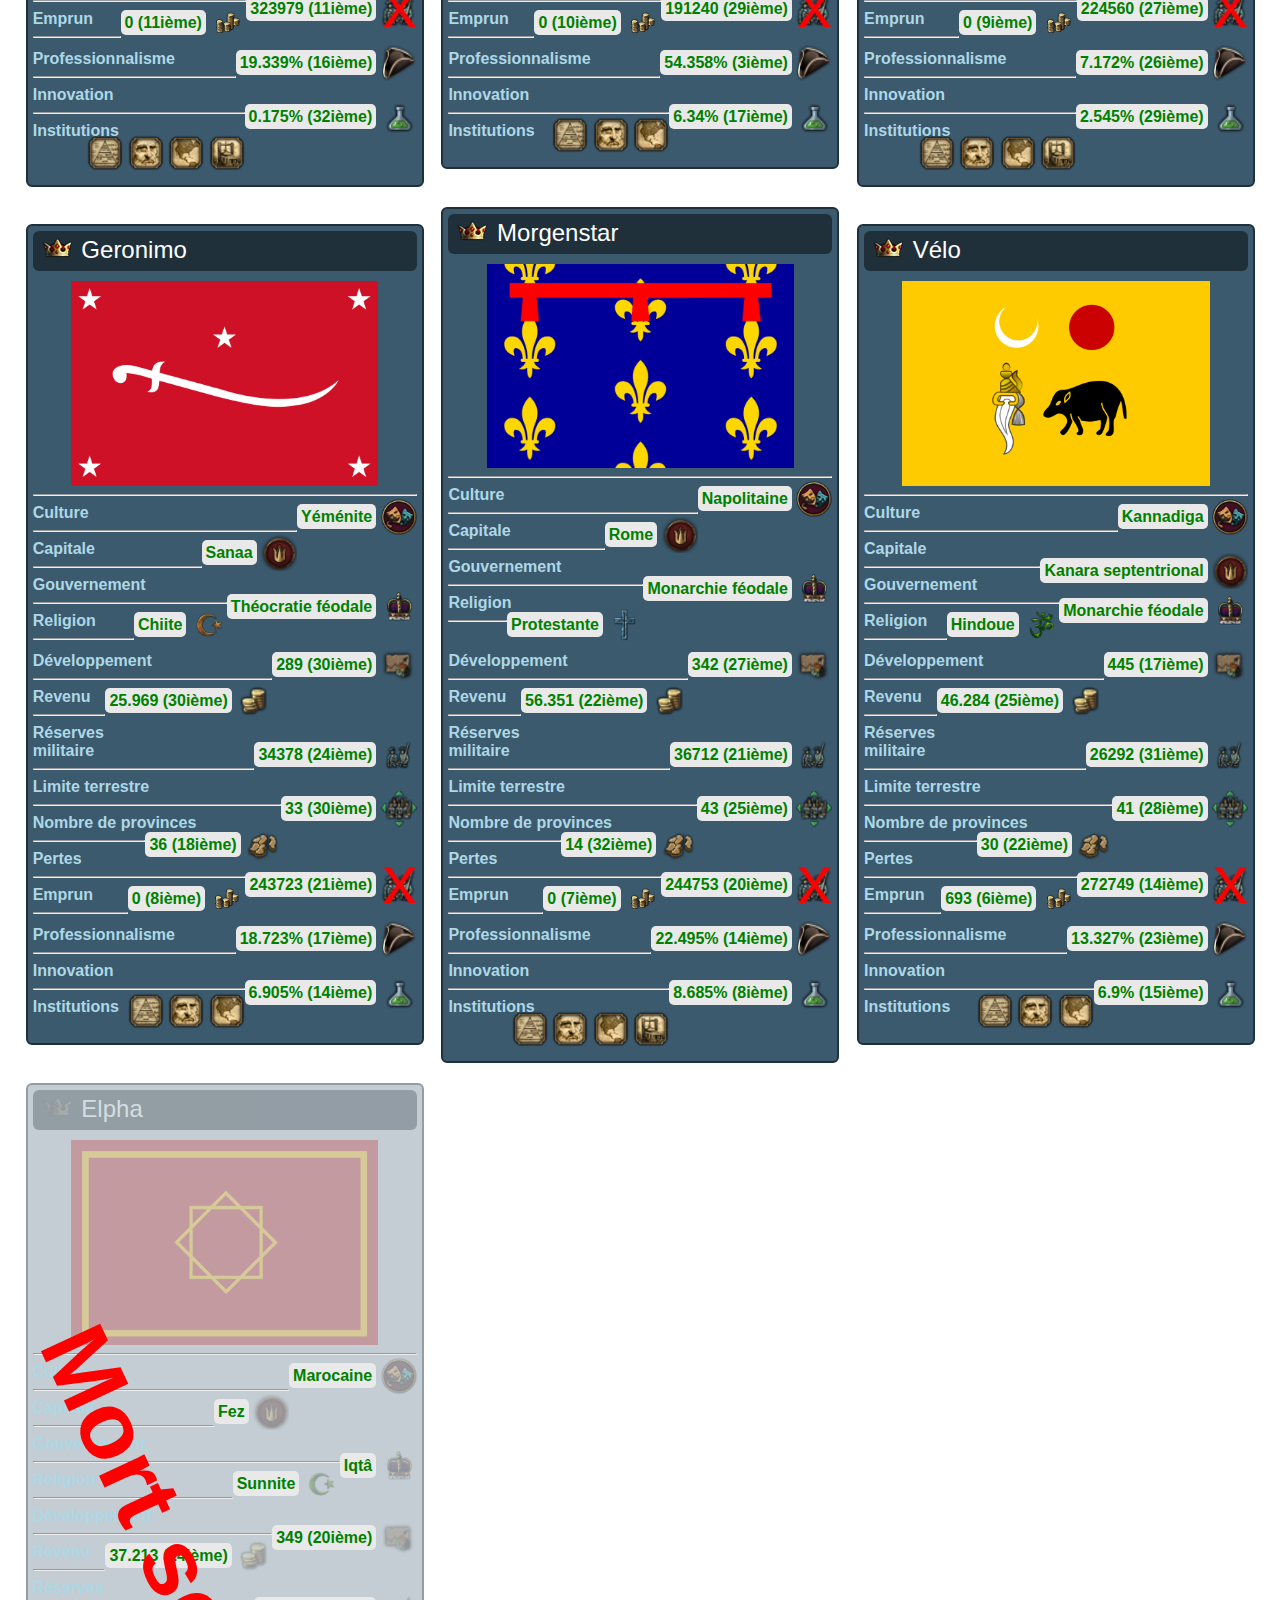
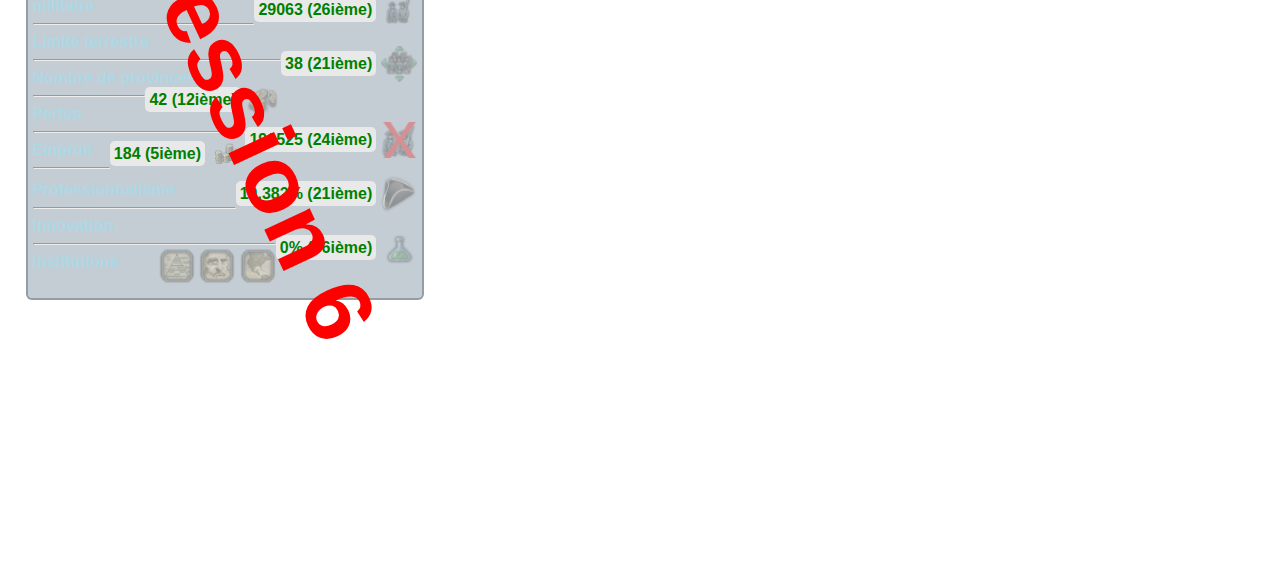
==== commit 9b27d9f0: "Add stats ranks for players in home page" ====
(no text change in the page or its own stylesheets)
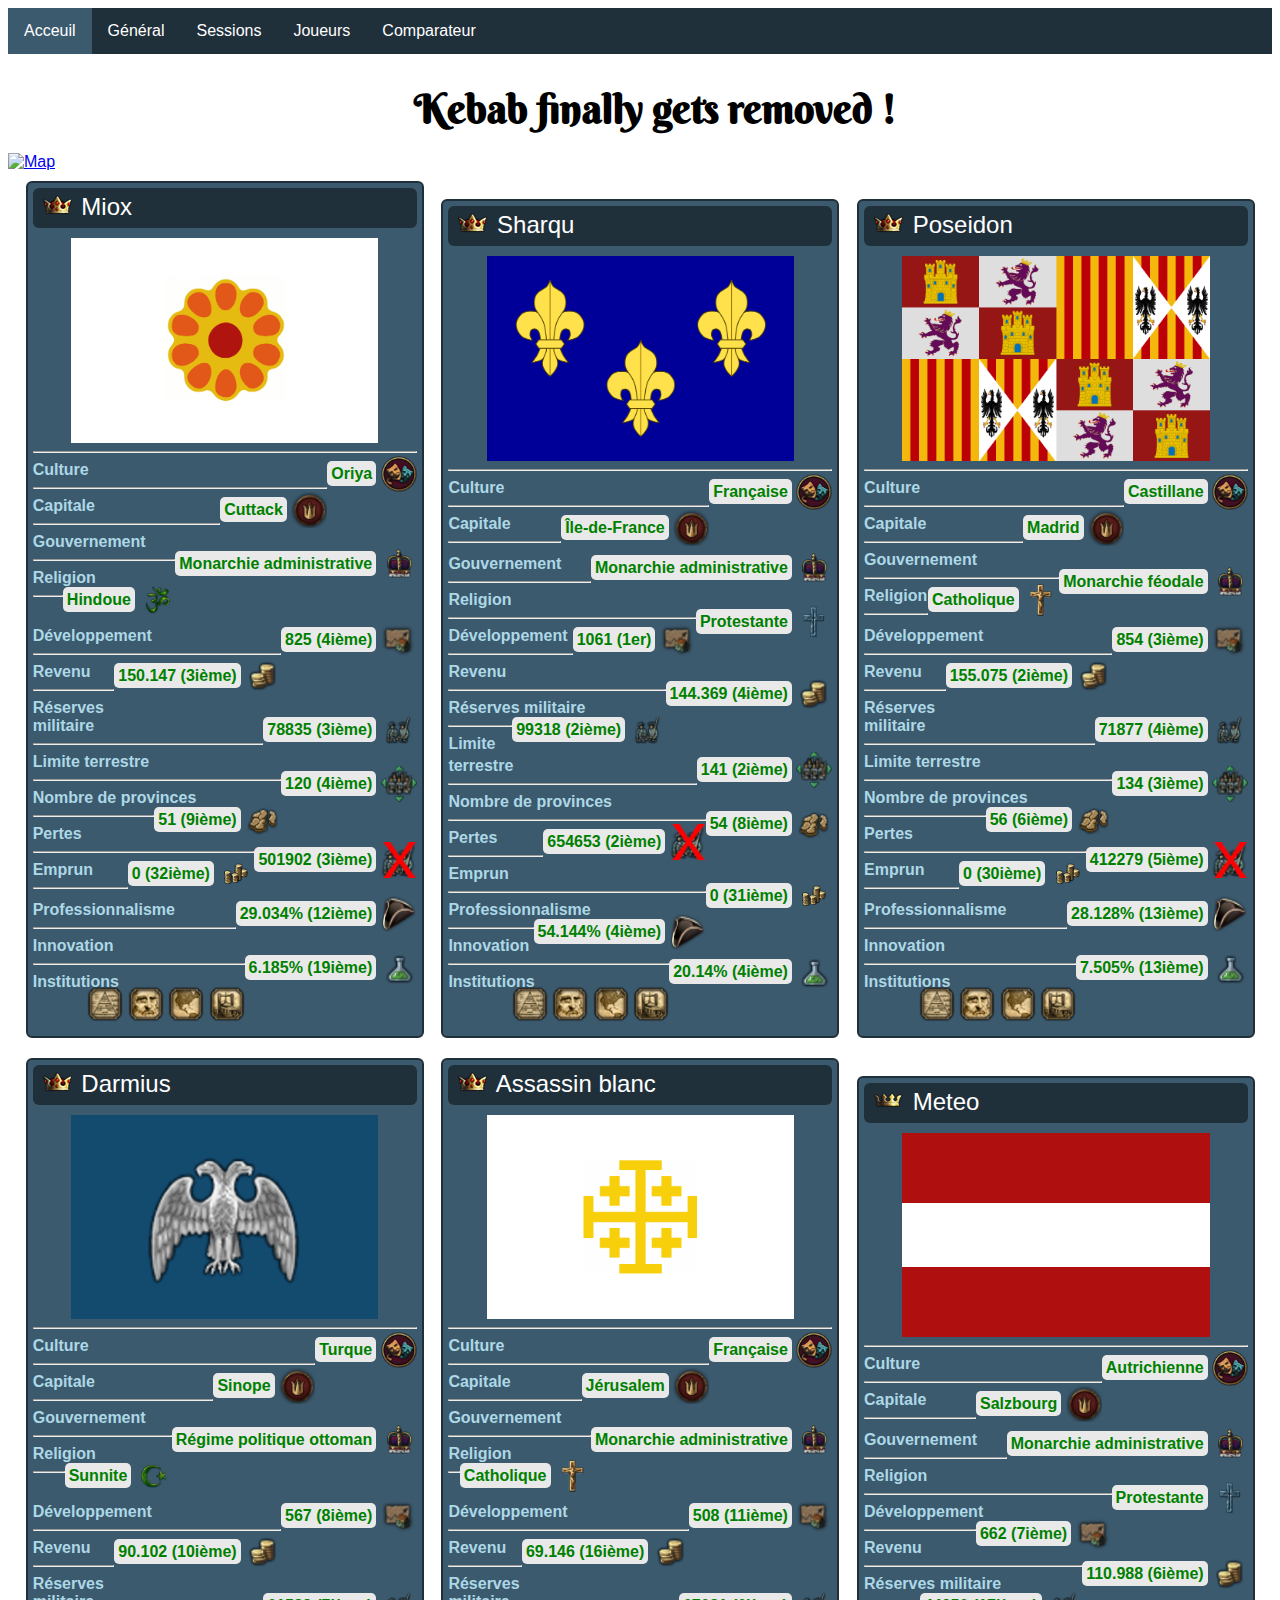
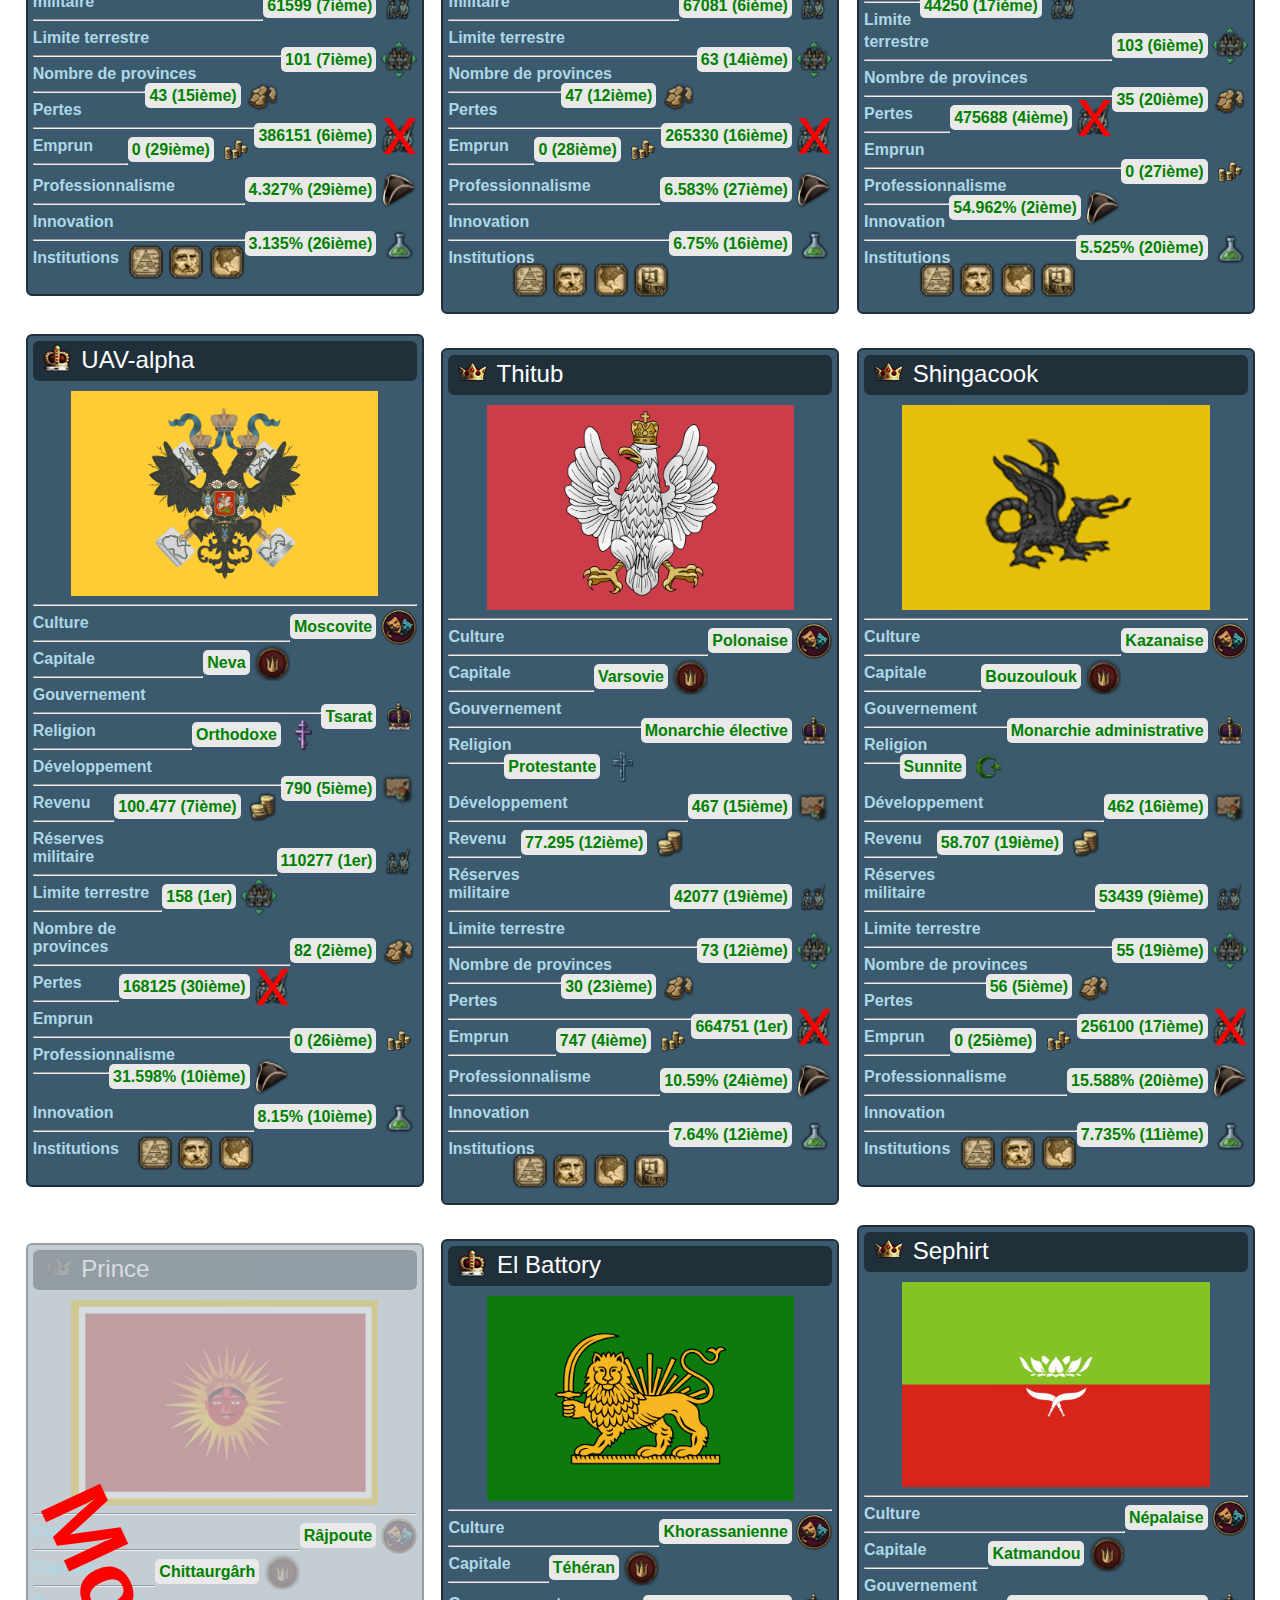
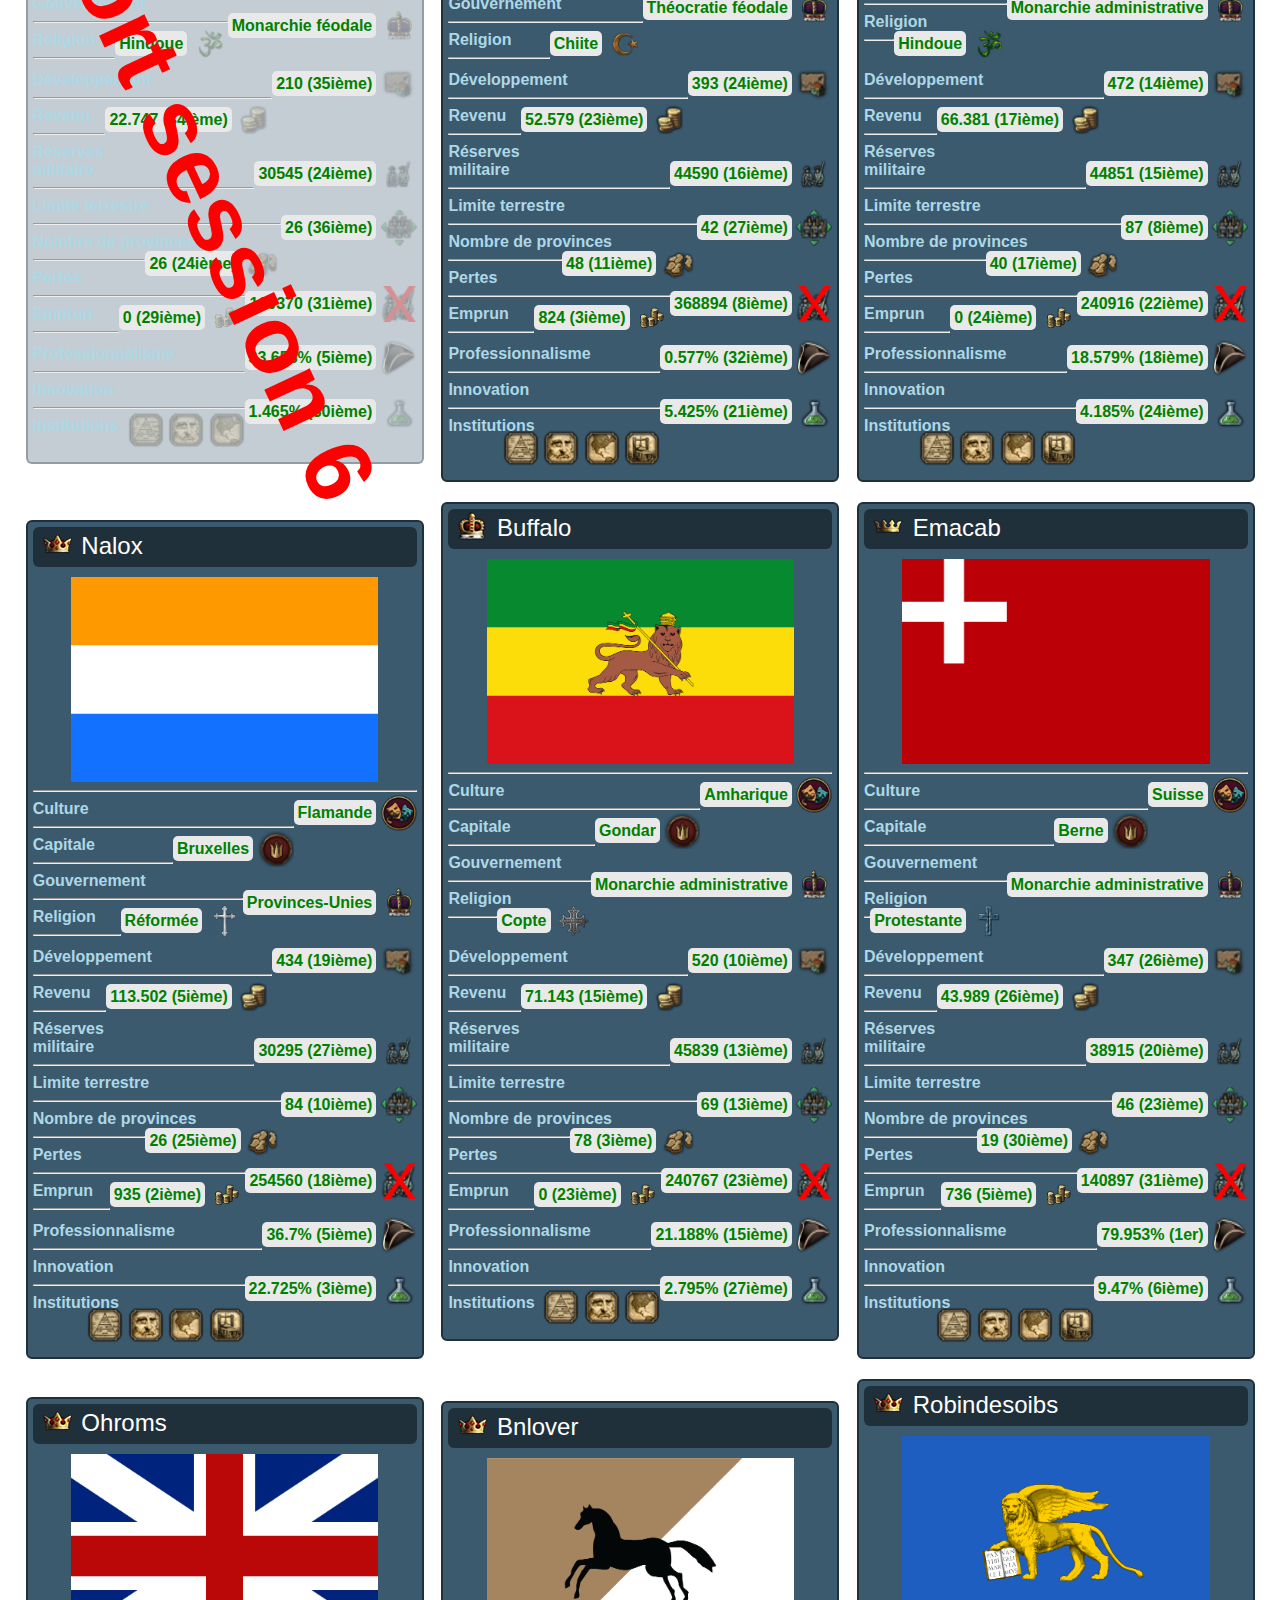
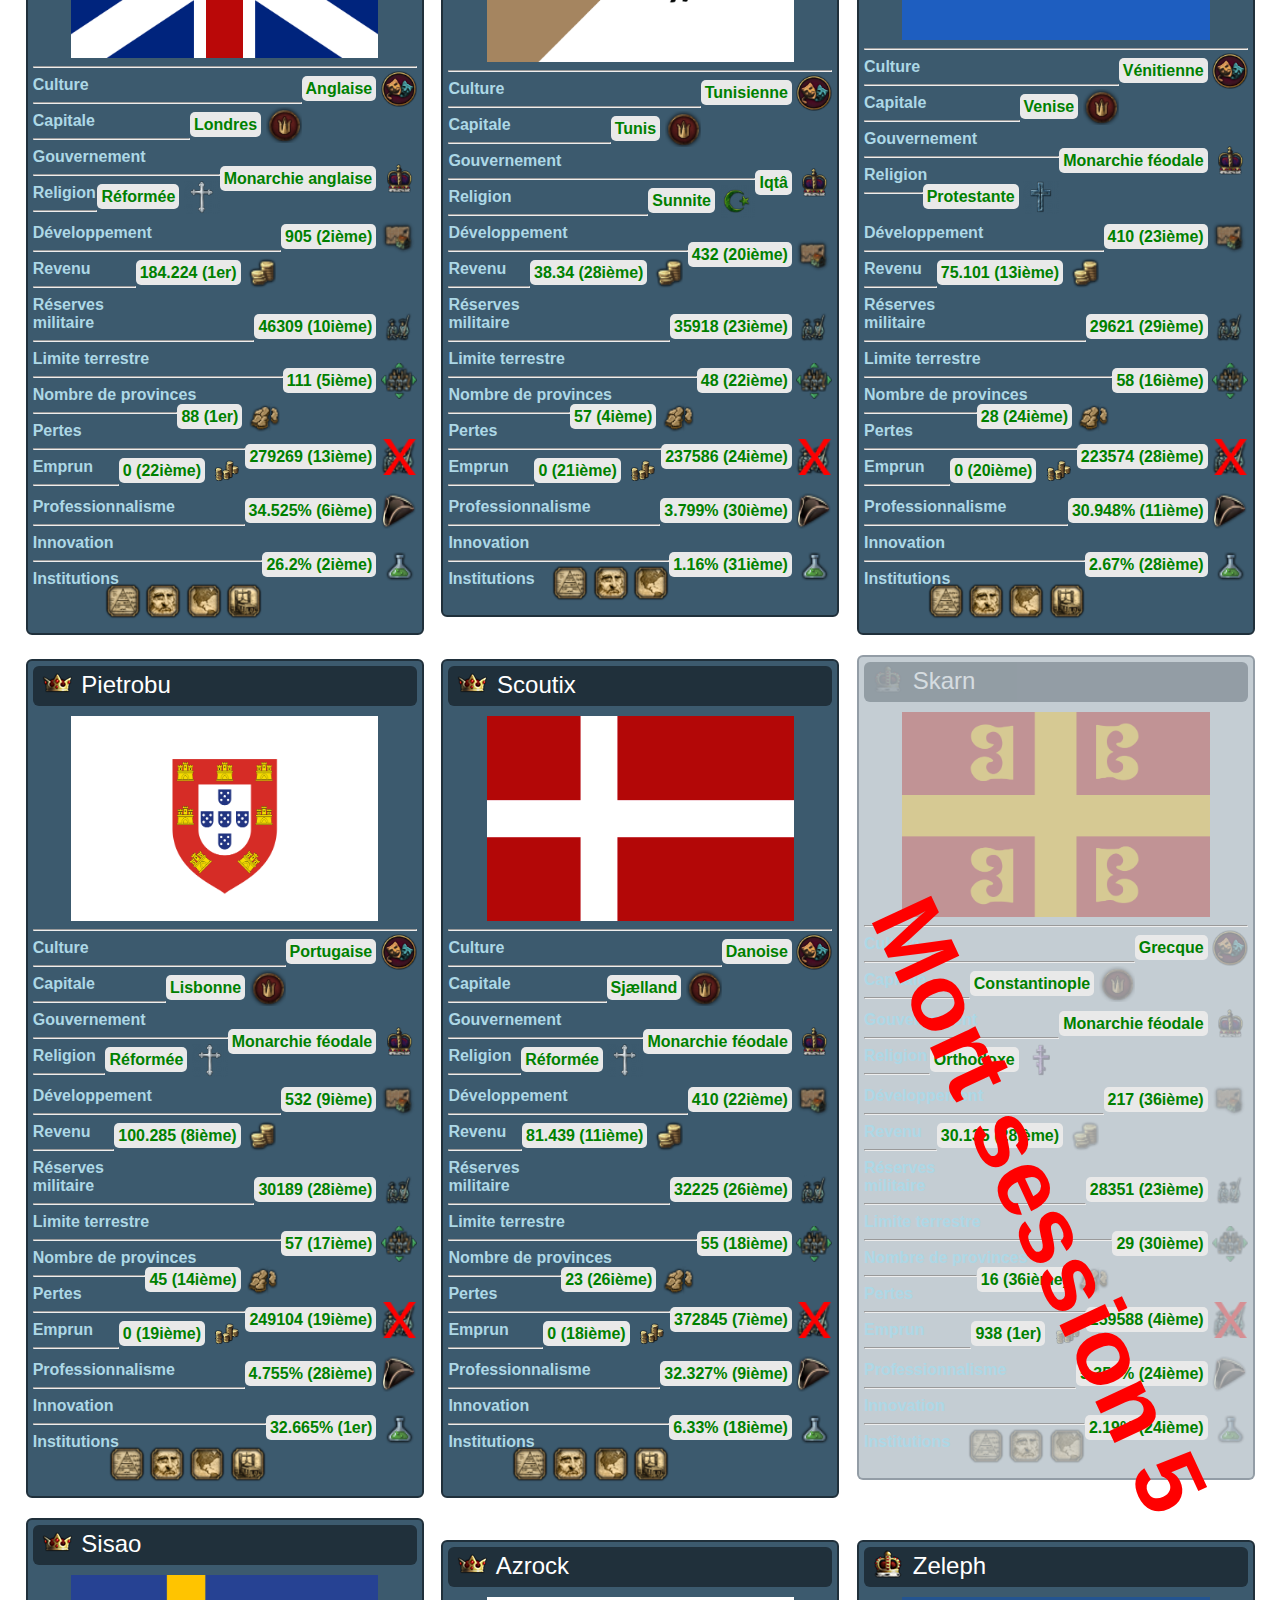
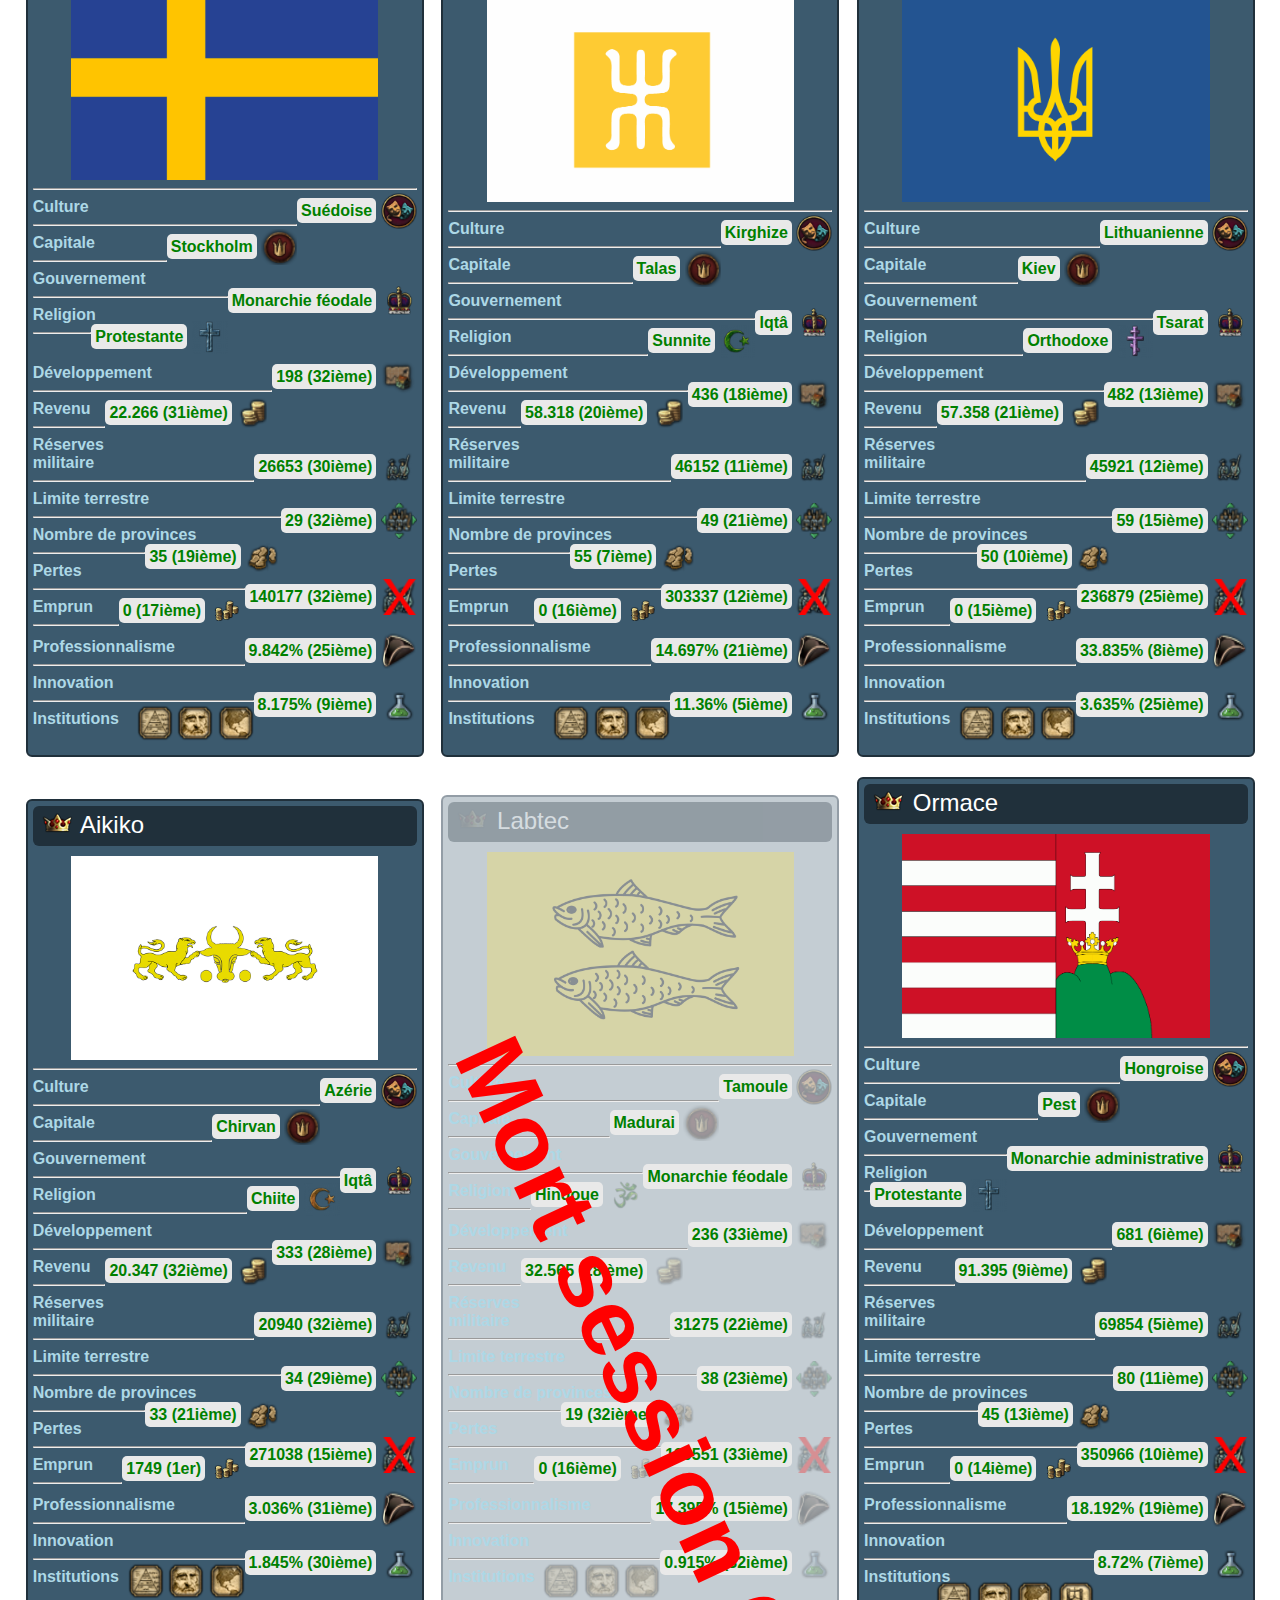
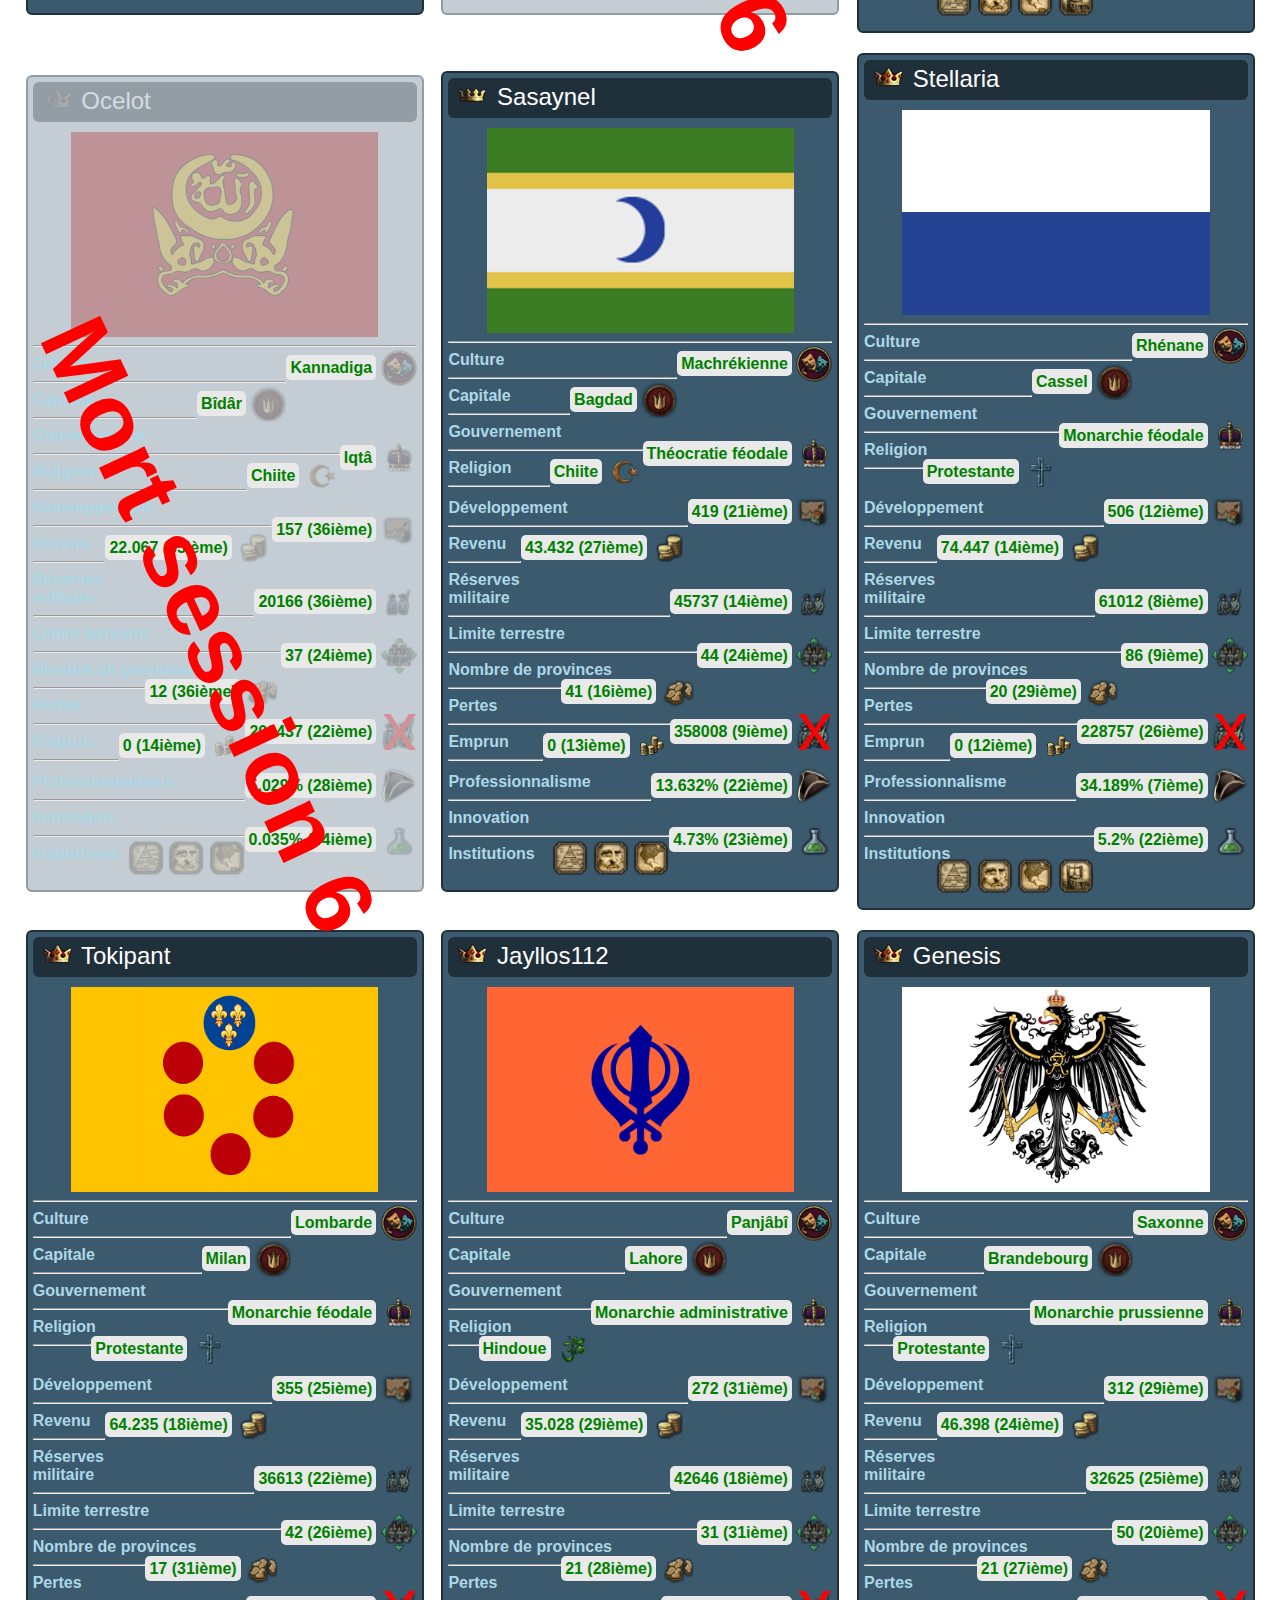
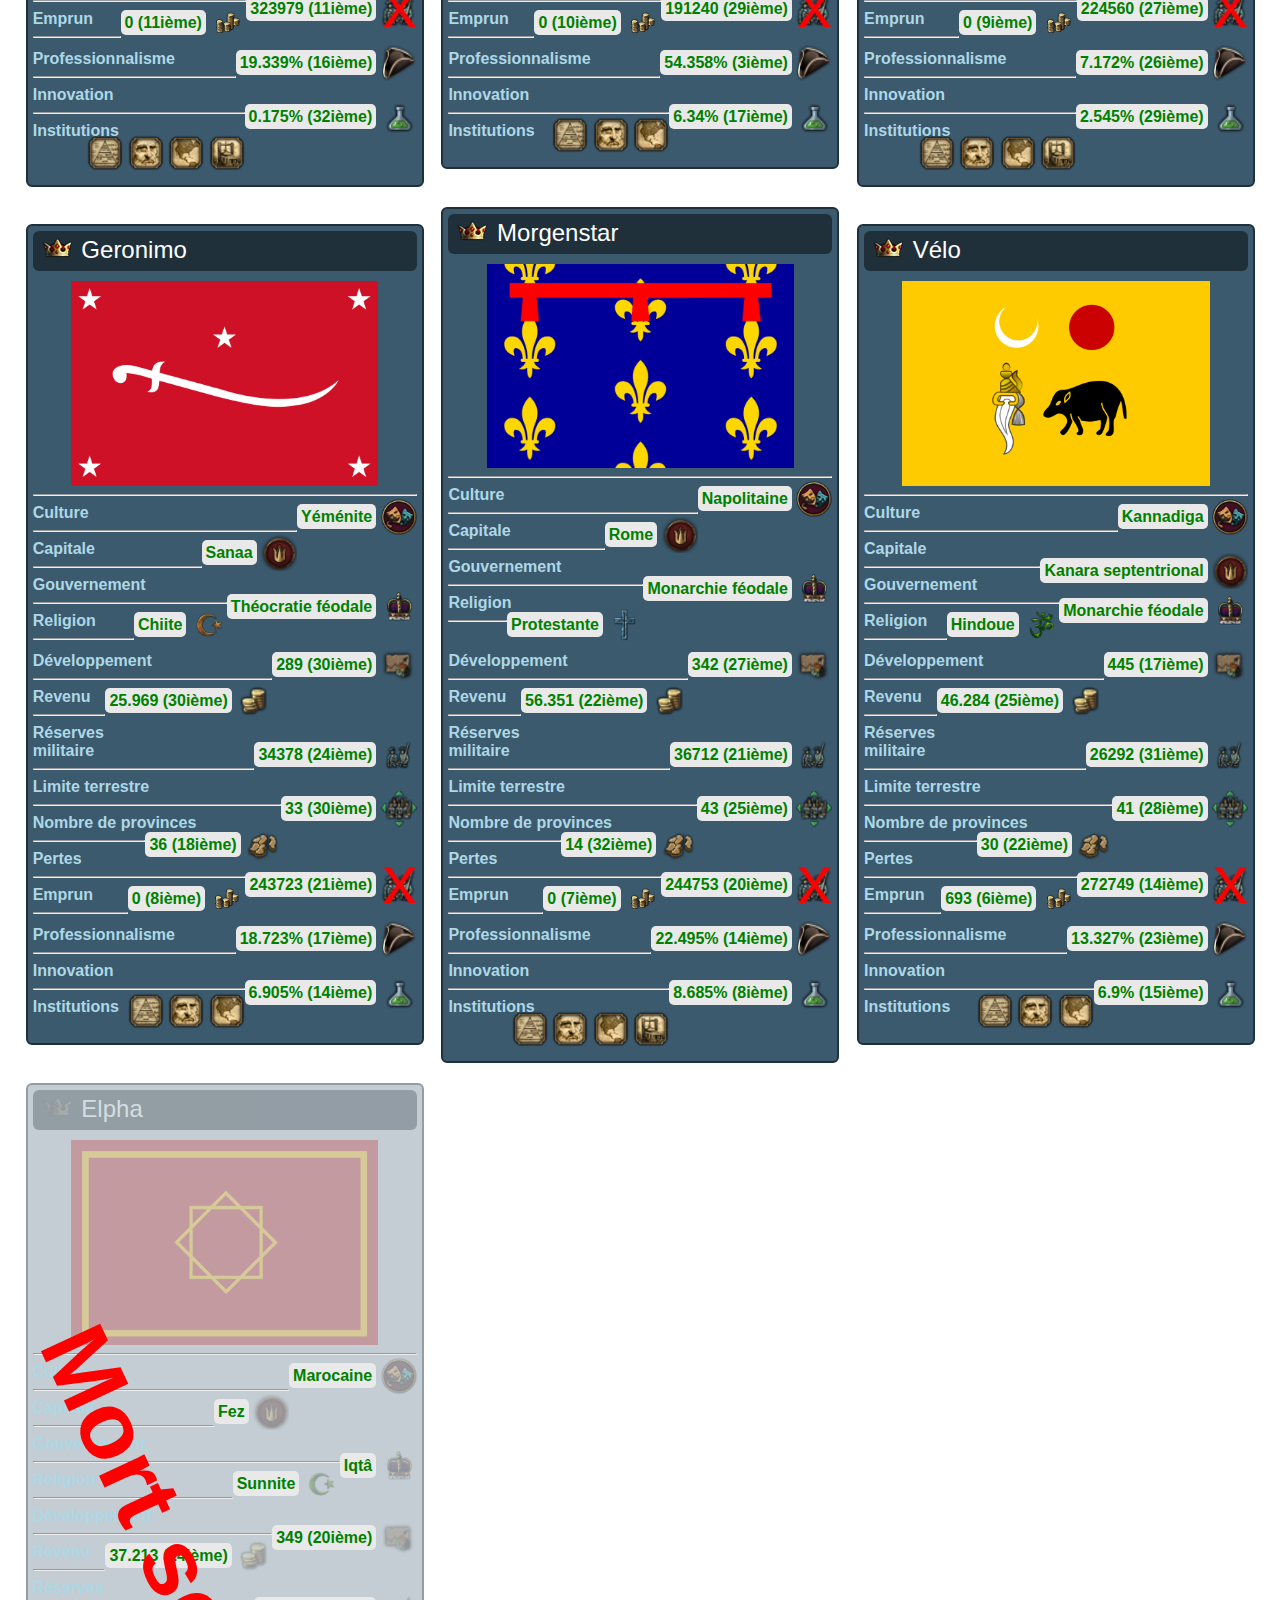
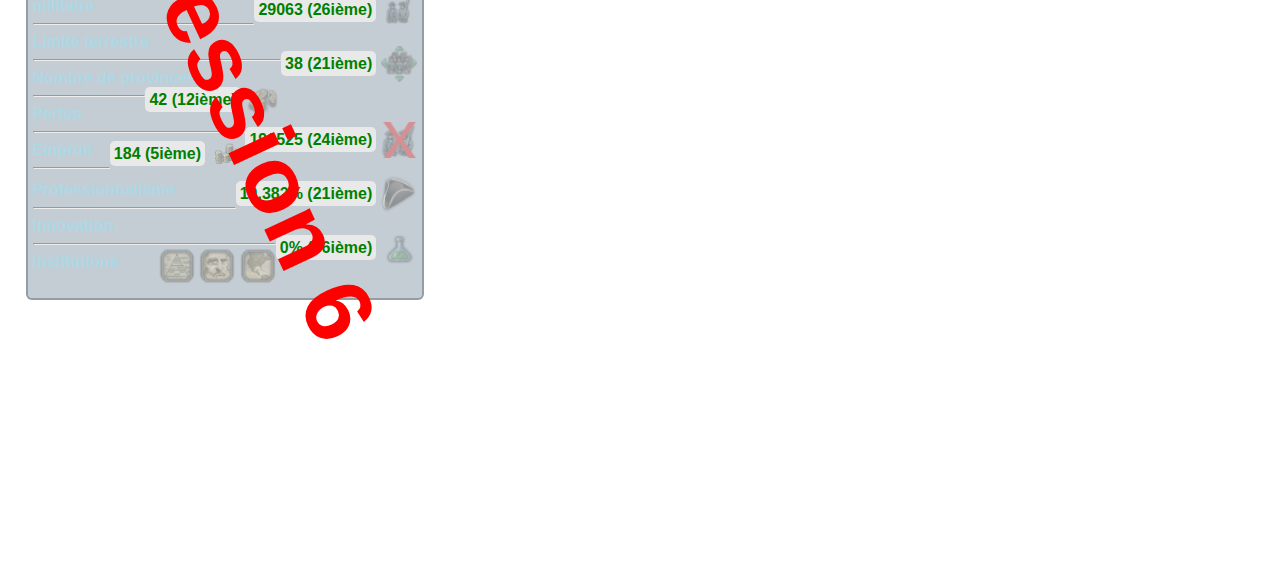
==== commit a5f59611: "Add map gif to index" ====
--- a/index.html
+++ b/index.html
@@ -9,6 +9,7 @@
     <link href="https://fonts.googleapis.com/css?family=Berkshire Swash" rel="stylesheet">
 
     <script type="text/javascript" src="scripts/data.js"></script>
+    <script type="text/javascript" src="scripts/util.js"></script>
     <script type="text/javascript" src="scripts/index.js"></script>
   </head>
   <body>
@@ -16,13 +17,14 @@
       <li><a class="active" href="./index.html">Acceuil</a></li>
       <li><a href="./general.html">Général</a></li>
       <li><a href="./session.html">Sessions</a></li>
-      <li><a href="#about">Joueurs</a></li>
+      <li><a href="./player.html">Joueurs</a></li>
+      <li><a href="./compare.html">Comparateur</a></li>
     </ul>
 
     <div class="title" id="title">Kebab finally gets removed !</div>
     <div>
-      <a id="mapRef" href="./images/sessions/session6.jpg">
-        <img id="mapImg" src="./images/sessions/session6.jpg" alt="Map">
+      <a id="mapRef" href="./images/sessions/map.gif">
+        <img id="mapImg" src="./images/sessions/map.gif" alt="Map">
       </a>
     </div>
 
--- a/style.css
+++ b/style.css
@@ -45,7 +45,7 @@
     font-family: 'Lucida Sans Unicode', 'Lucida Grande', sans-serif;
 }
 
-.sort-descending span.google-visualization-table-sortind, .sort-ascending span.google-visualization-table-sortind {
+th.tableHeader.sort-descending > span, th.tableHeader.sort-ascending > span {
     border: 0;
 }
 
@@ -213,10 +213,11 @@
     text-align: center;
     padding: 14px 16px;
     text-decoration: none;
+    font: 16px/24px Roboto,sans-serif;
     border: 0;
     margin: 0;
     height: 52px;
-    width: 110px;
+    width: 120px;
     background-color: #3c5a6e !important;
 }
 
@@ -239,3 +240,20 @@
 .institutionNotEmbraced {
     display: none;
 }
+
+.countryPlatePlayer {
+    float: right;
+    width: 330px;
+    margin-right: 10px;
+}
+
+.playerSelect {
+    min-width: 160px;
+    width: auto;
+}
+
+.tagsTimeLine {
+    margin-left: 2.5%;
+    margin-right: 430px;
+    font-weight: bold;
+}
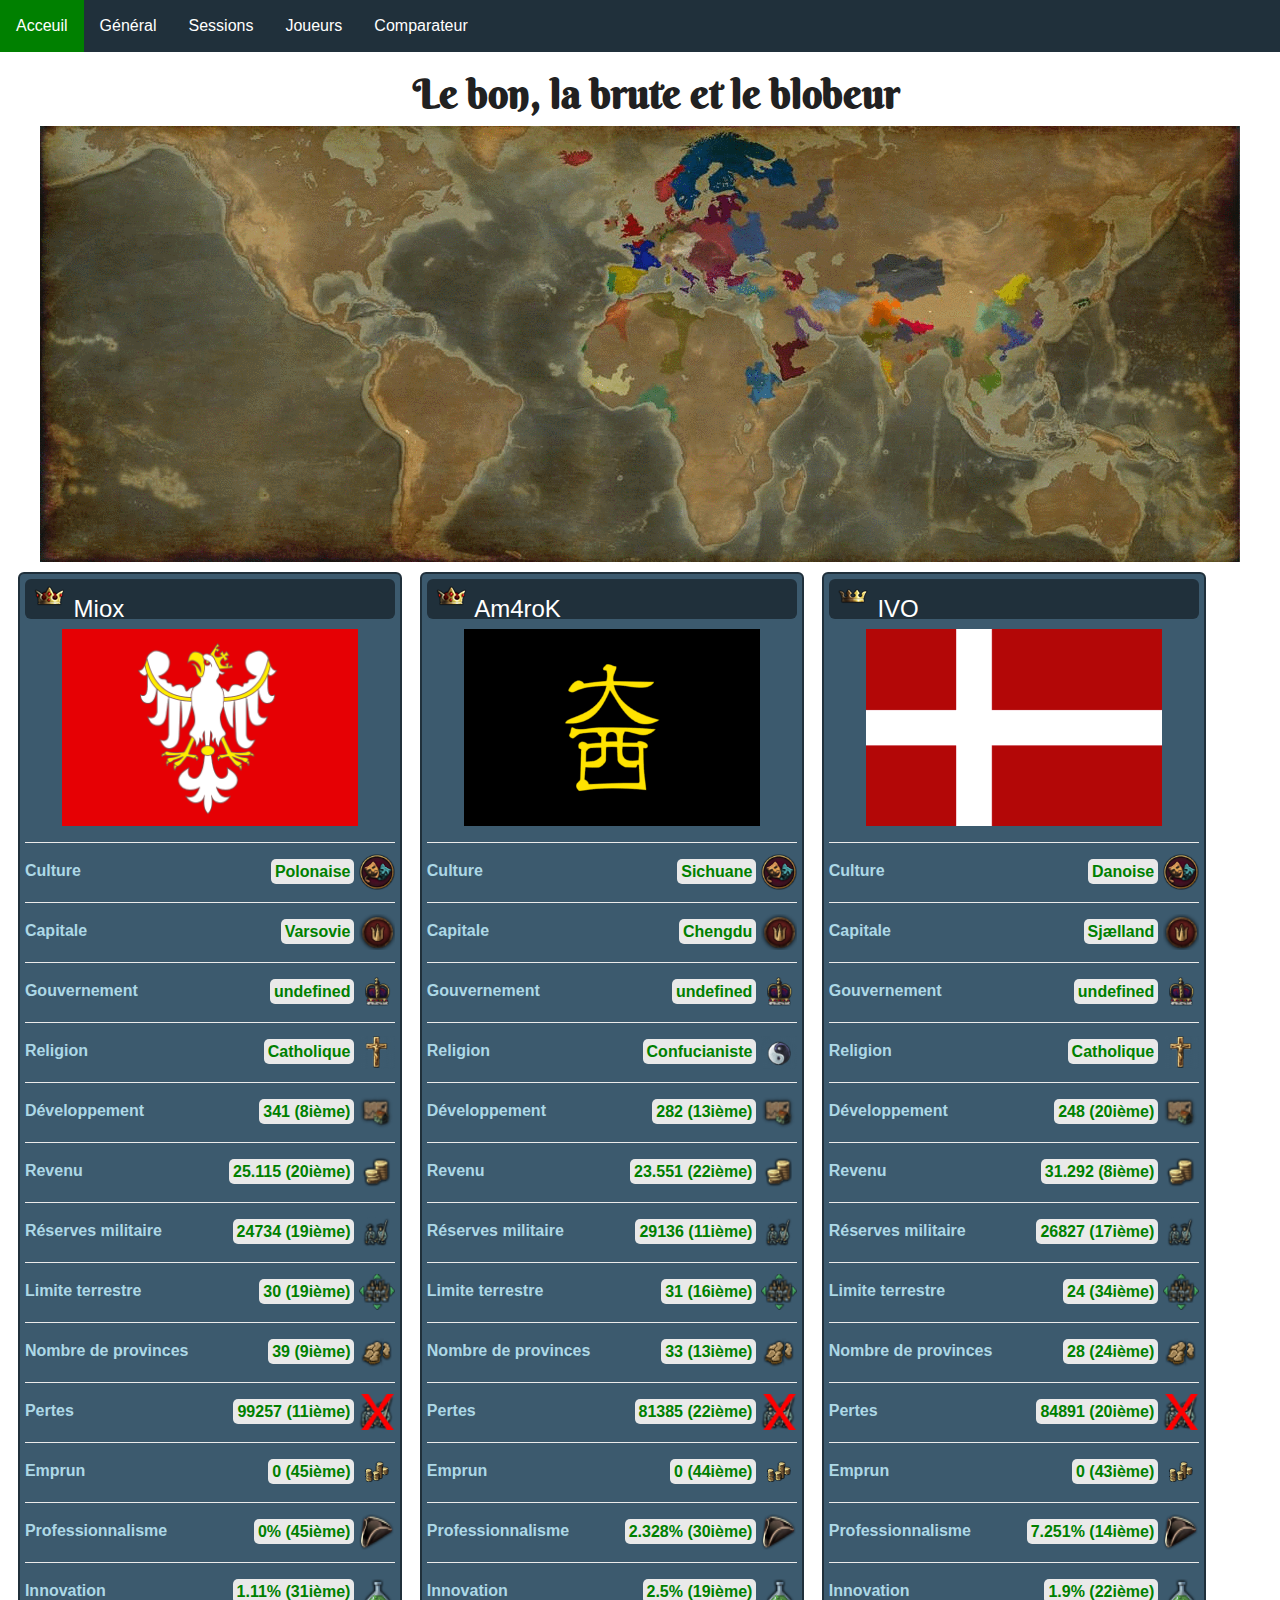
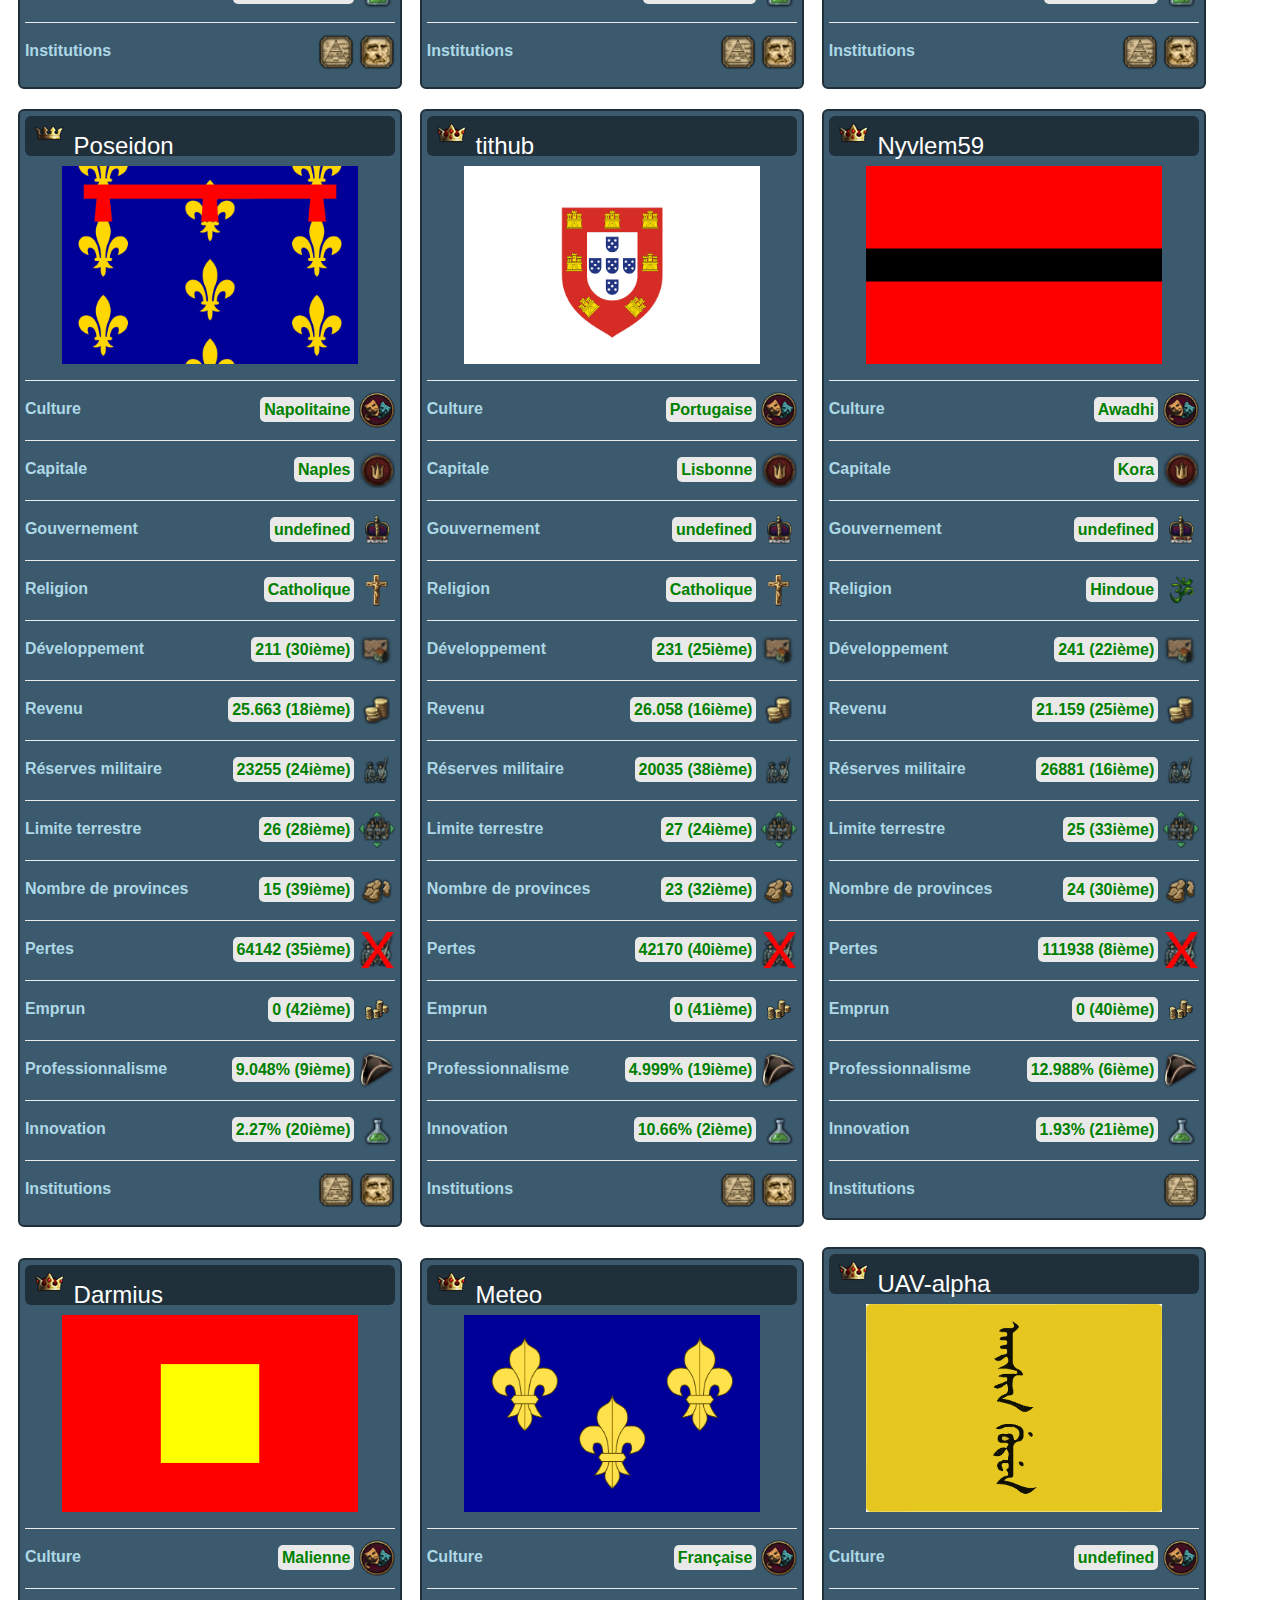
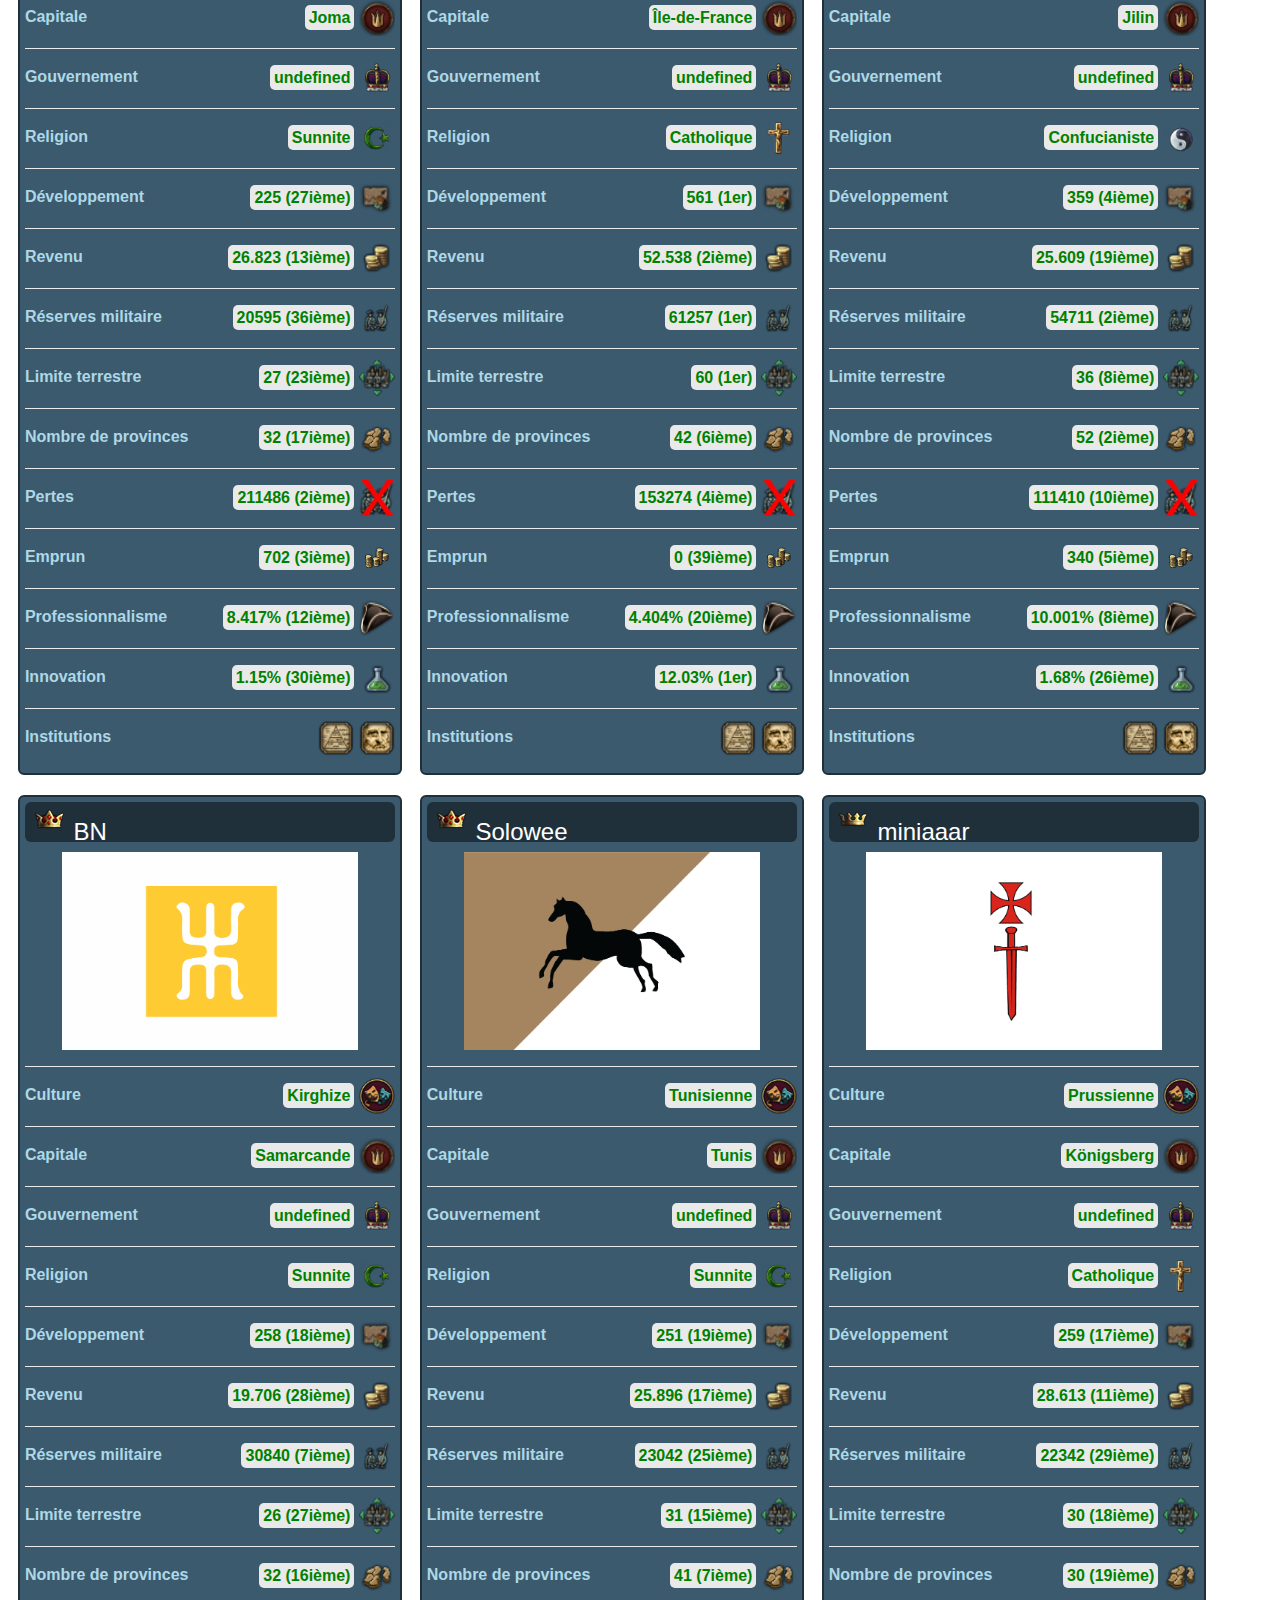
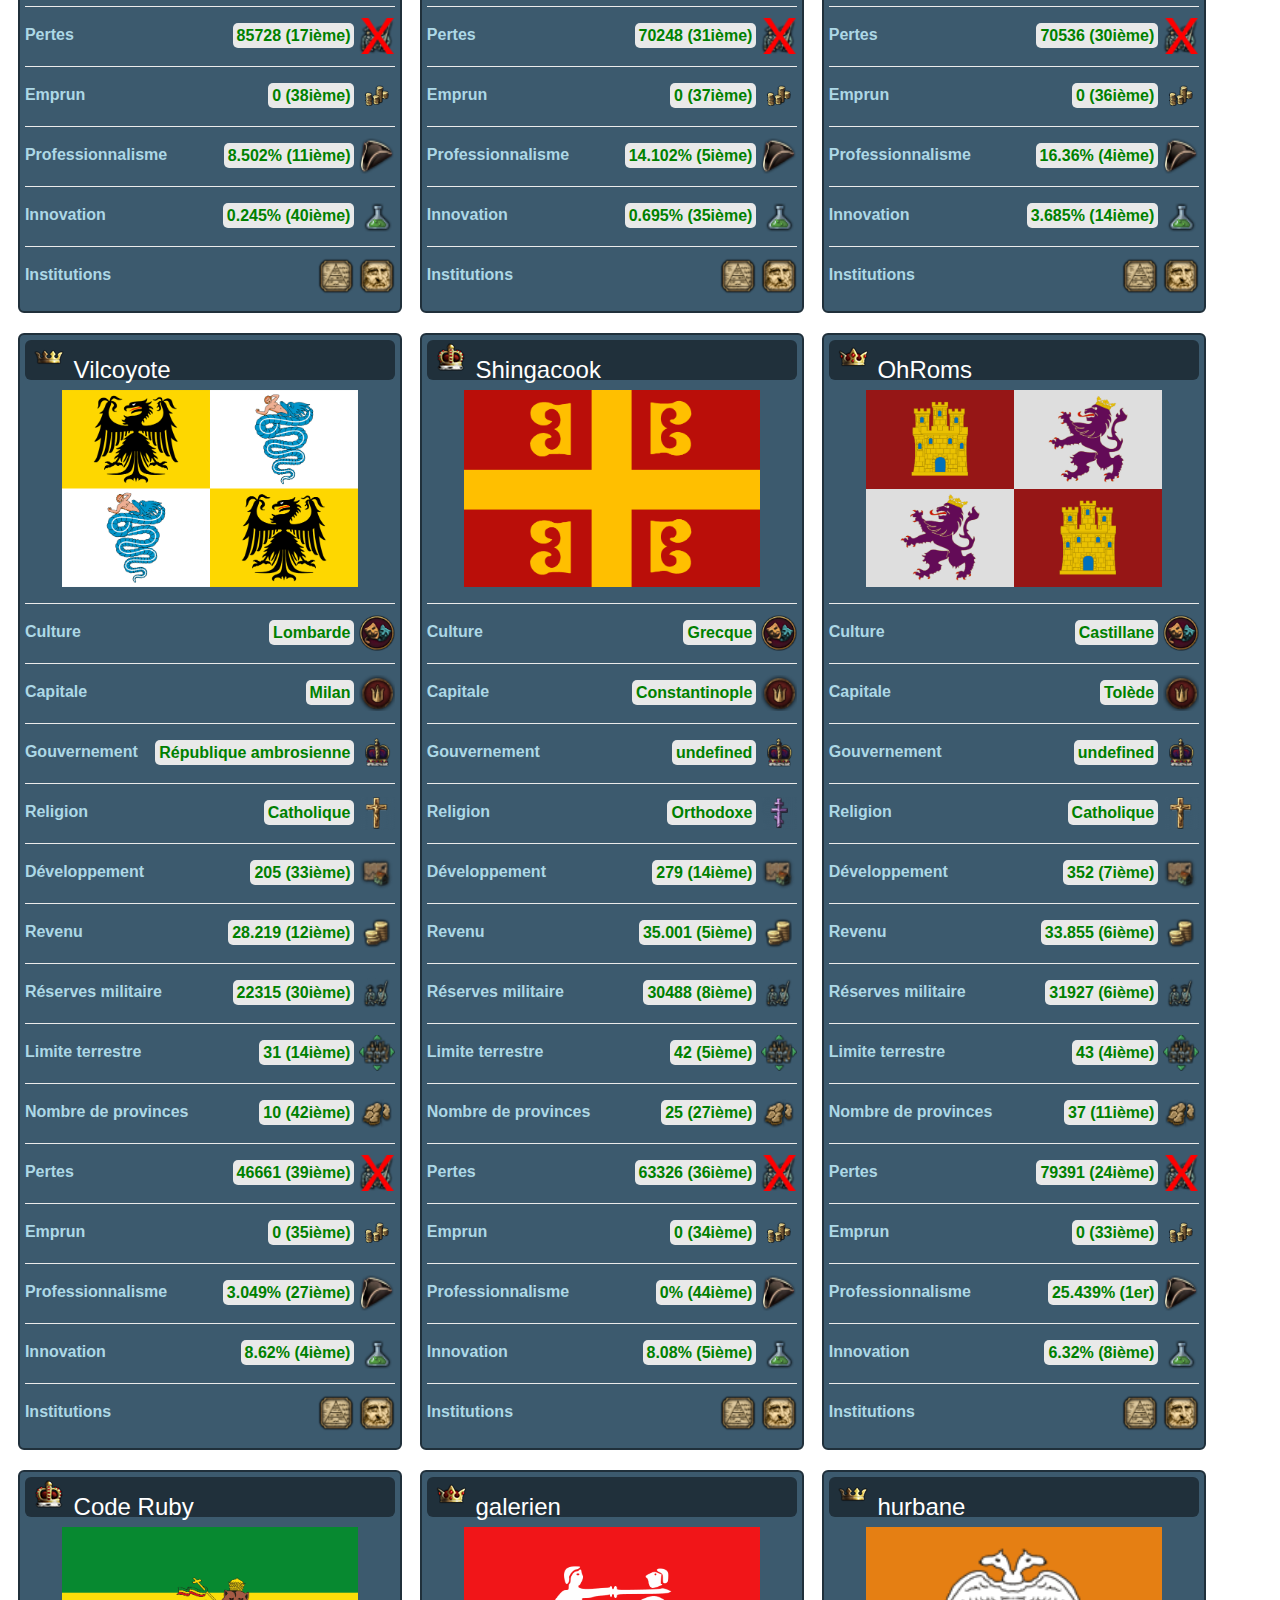
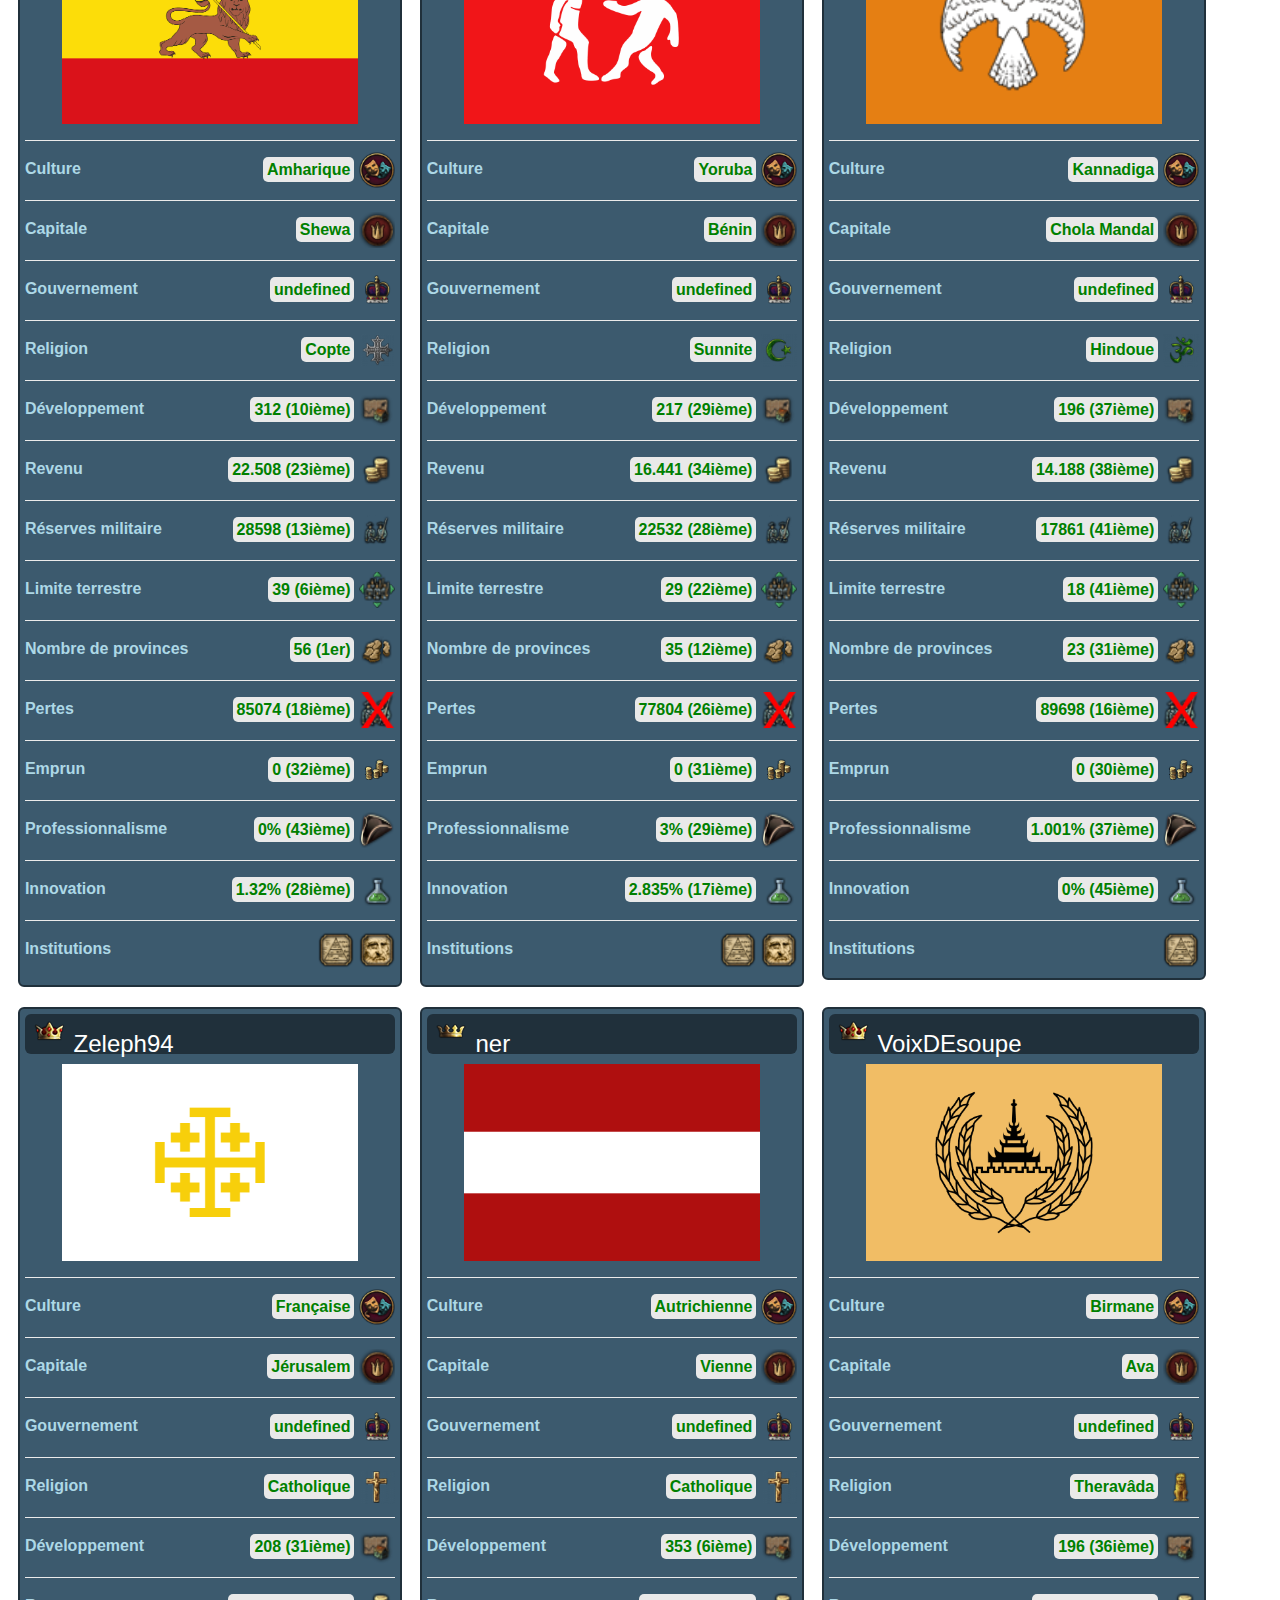
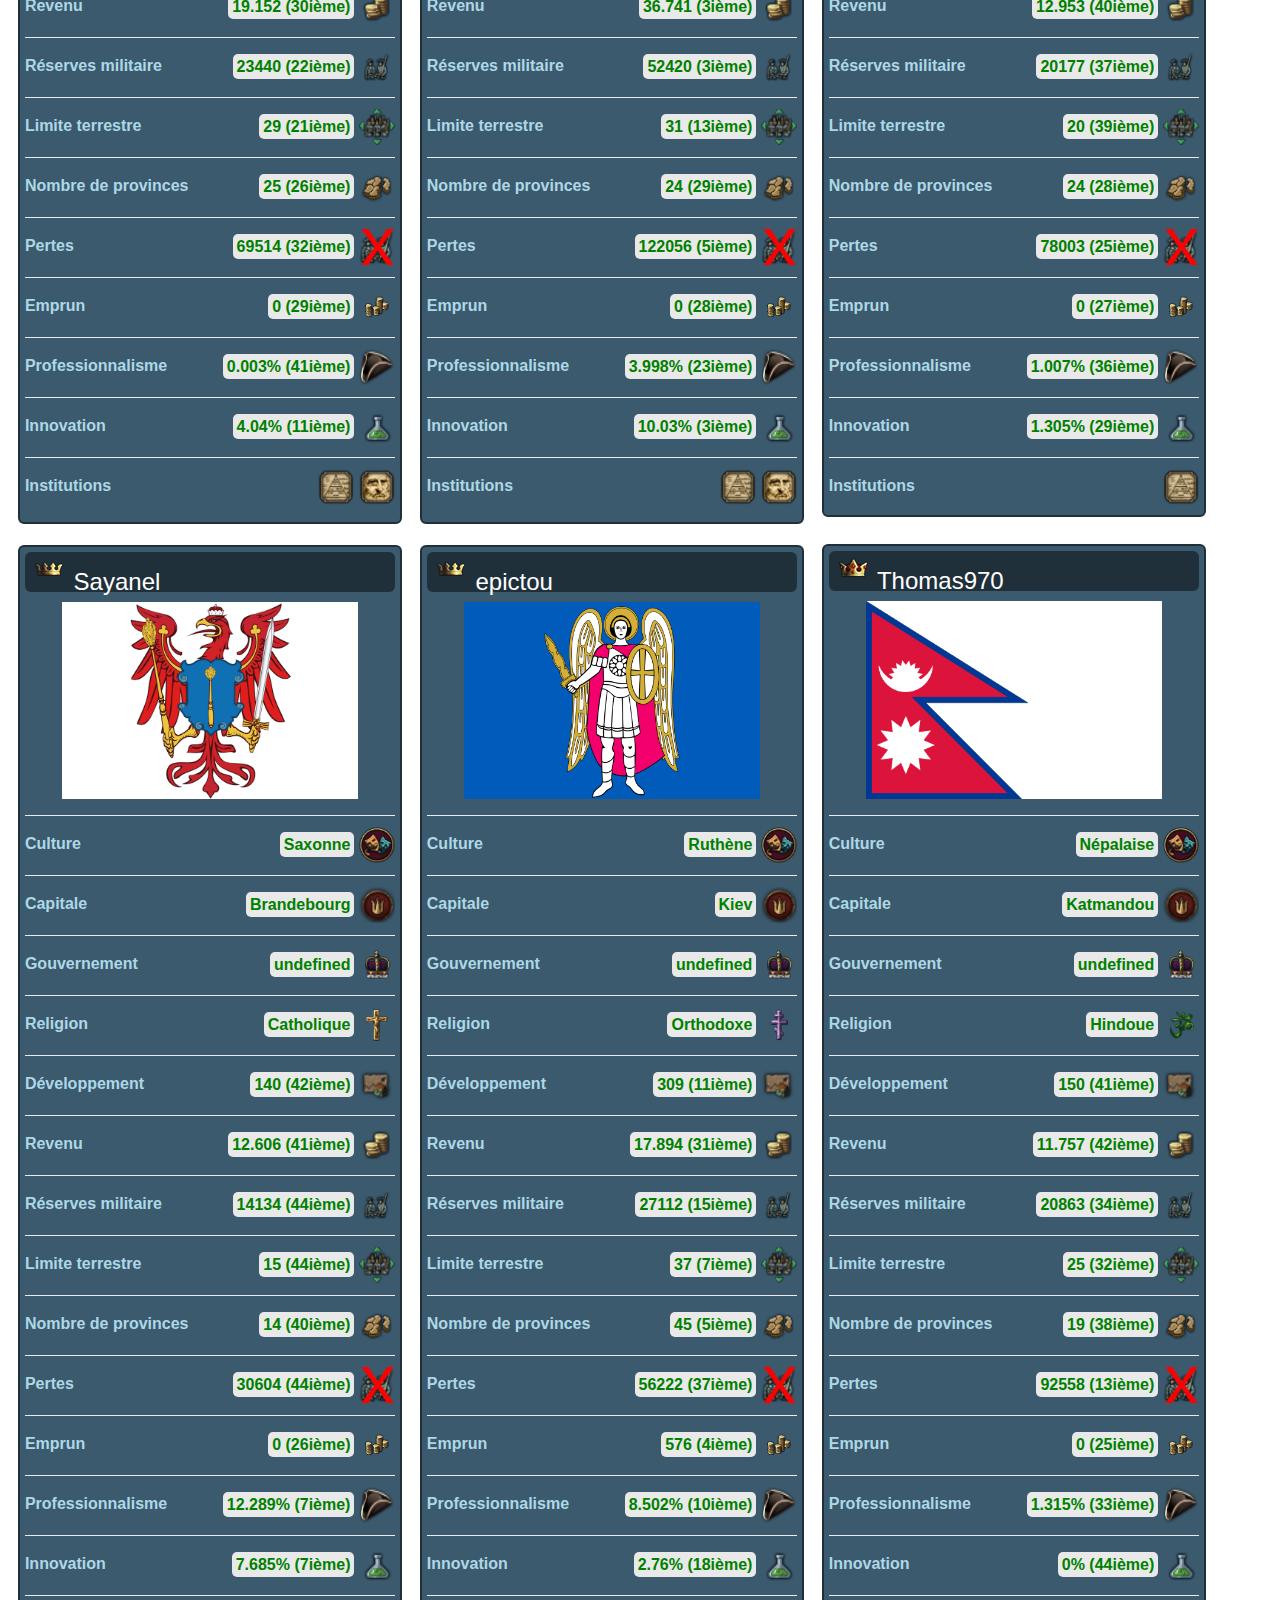
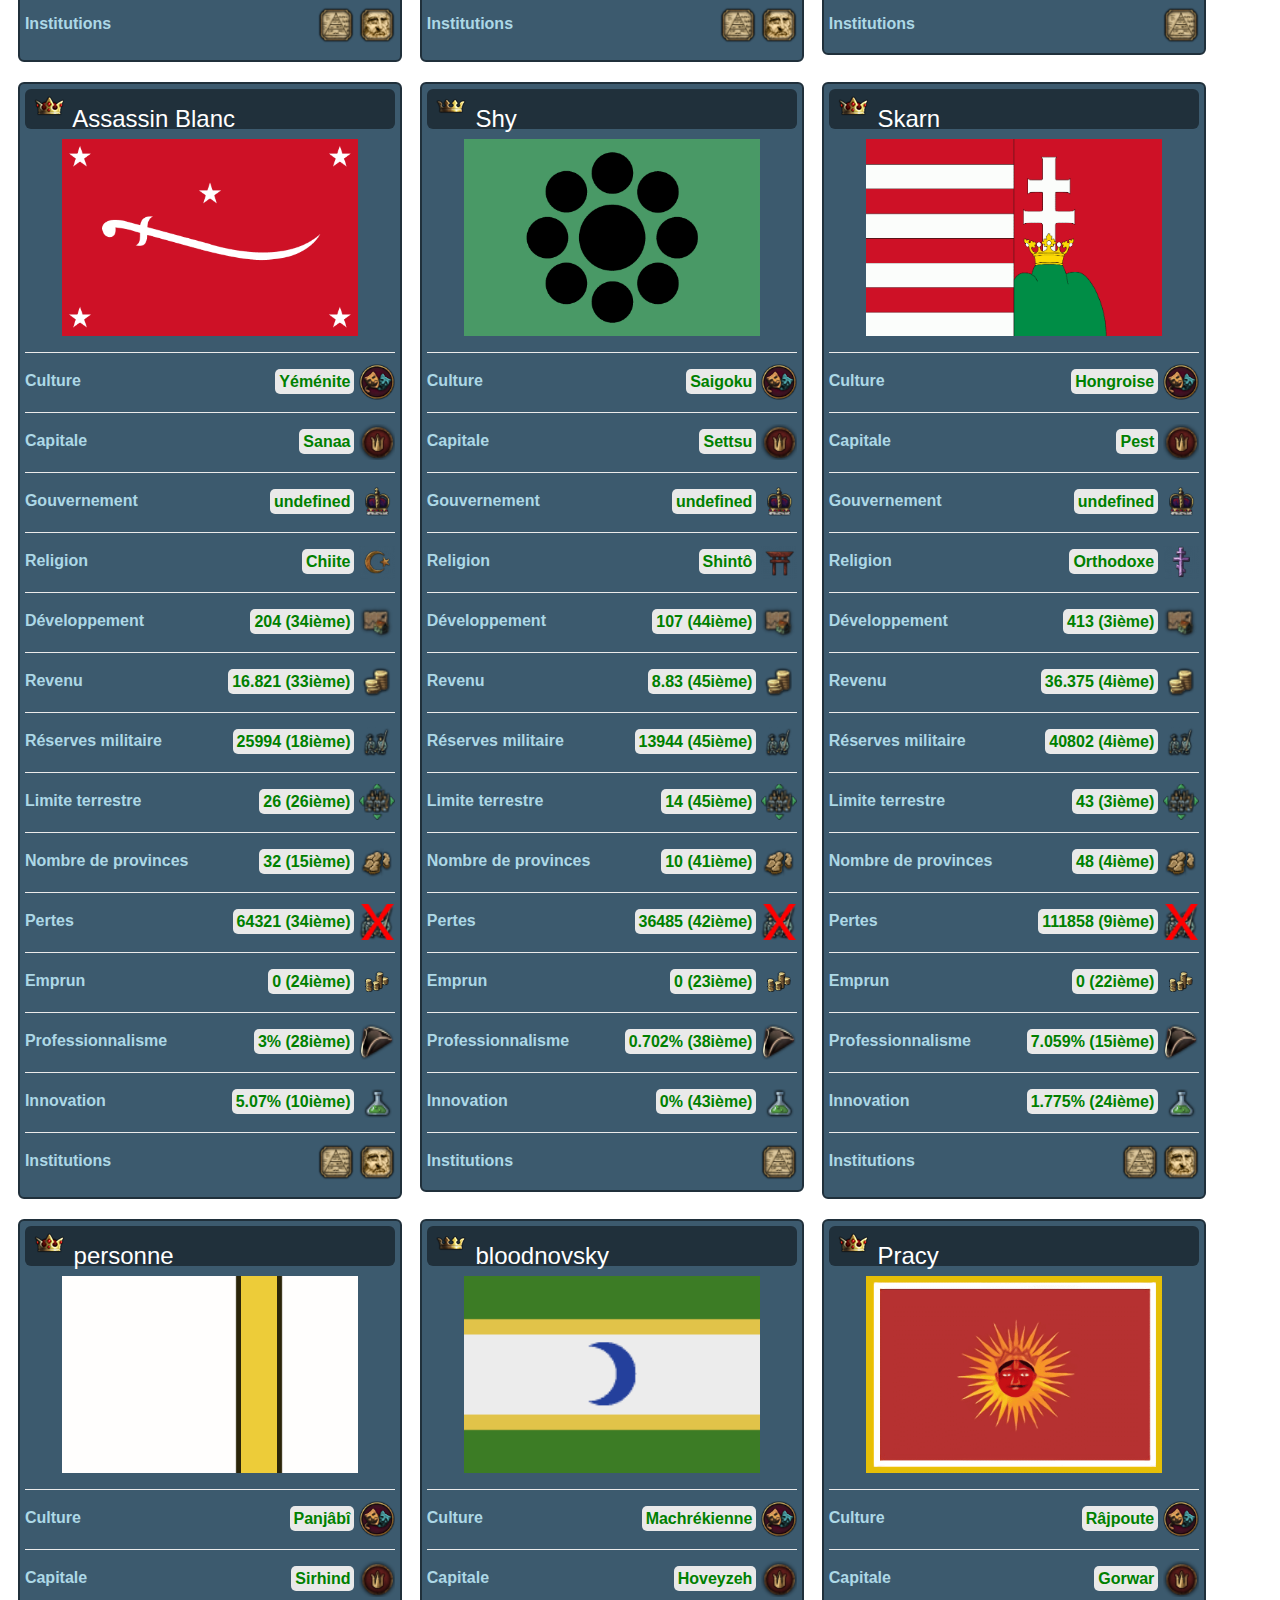
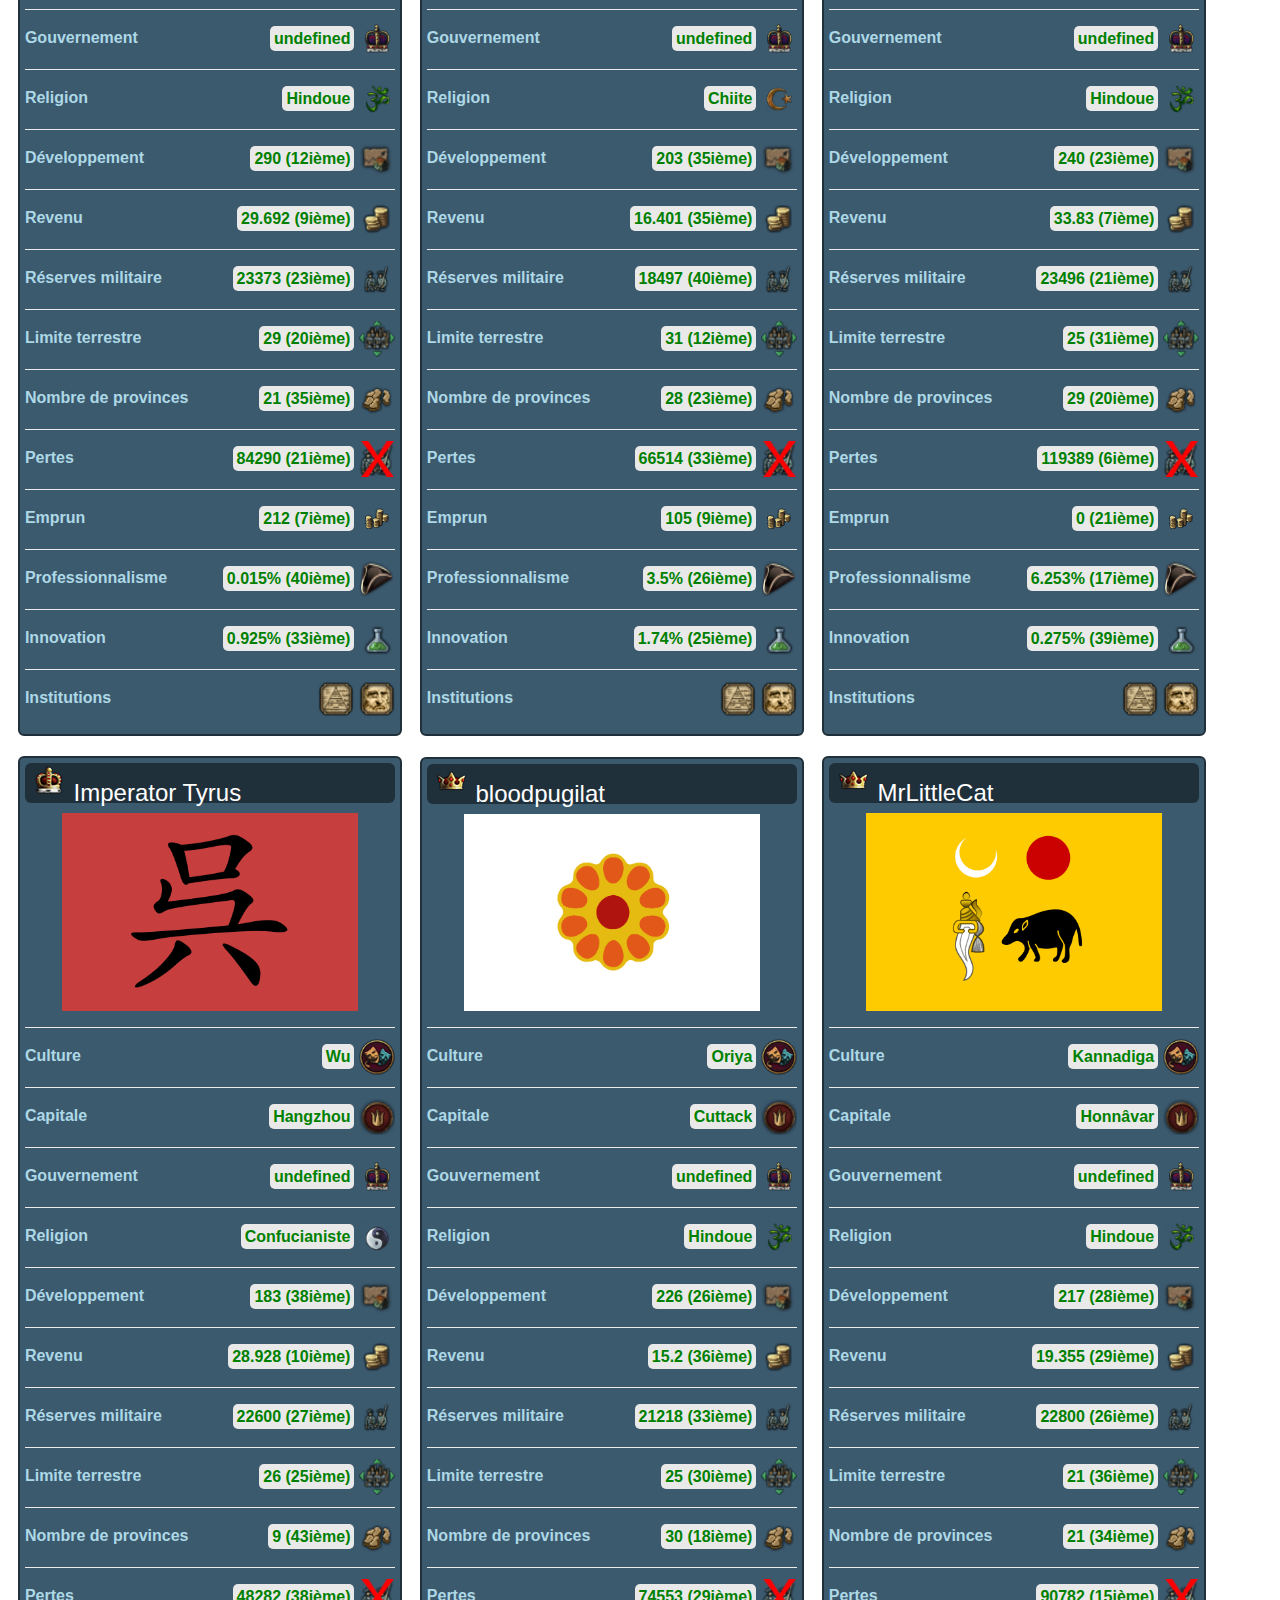
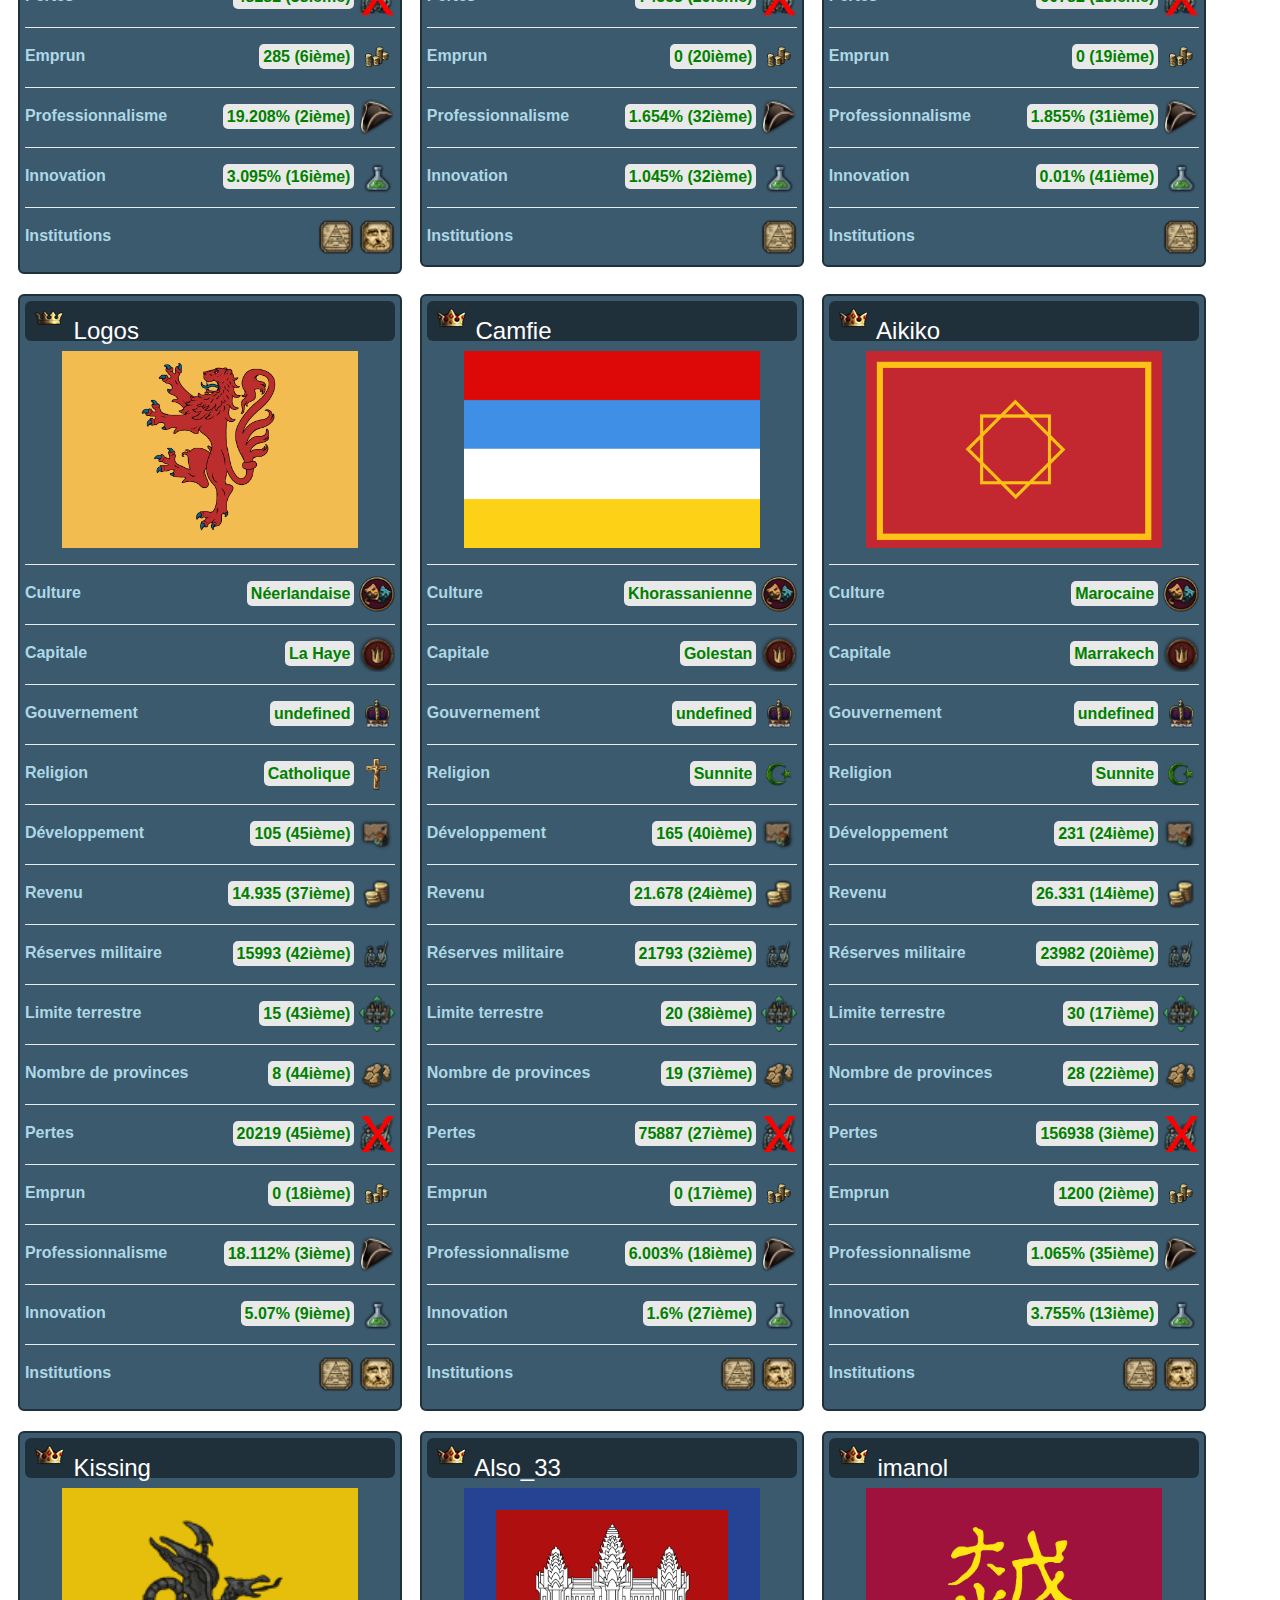
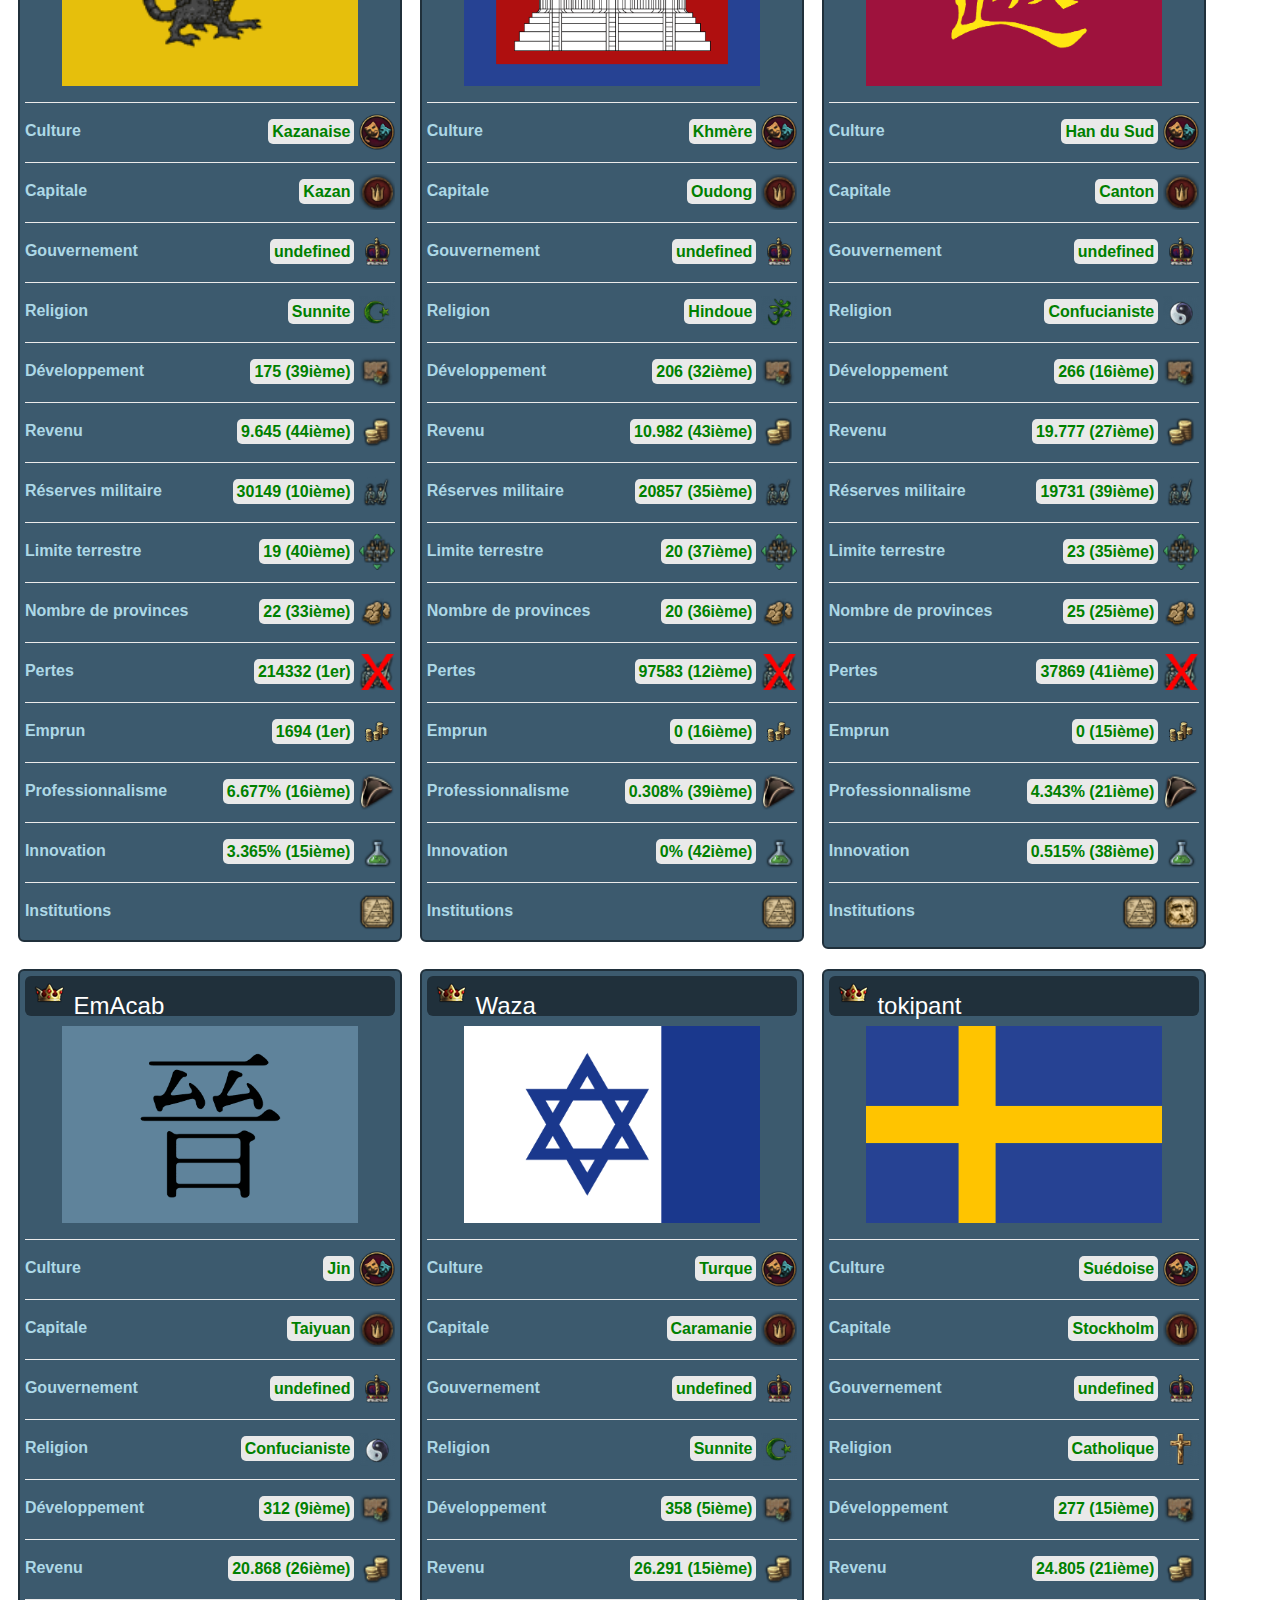
==== commit 585fc760: "Fixes and change game" ====
--- a/index.html
+++ b/index.html
@@ -5,7 +5,10 @@
     <link rel="icon" type="image/png" href="./images/EU4_icon.png"/>
     <link rel="stylesheet" type="text/css" href="style.css">
 
-    <link rel="stylesheet" href="https://developers.google.com/_static/53e70b089a/css/devsite-google-blue.css">
+    <link rel="stylesheet" href="./style_google.css">
+    <link rel="stylesheet" href="https://fonts.googleapis.com/icon?family=Material+Icons">
+    <link rel="stylesheet" href="https://code.getmdl.io/1.3.0/material.indigo-pink.min.css">
+    <script defer src="https://code.getmdl.io/1.3.0/material.min.js"></script>
     <link href="https://fonts.googleapis.com/css?family=Berkshire Swash" rel="stylesheet">
 
     <script type="text/javascript" src="scripts/data.js"></script>
@@ -24,7 +27,7 @@
     <div class="title" id="title">Kebab finally gets removed !</div>
     <div>
       <a id="mapRef" href="./images/sessions/map.gif">
-        <img id="mapImg" src="./images/sessions/map.gif" alt="Map">
+        <img id="mapImg" src="./images/sessions/map.gif" alt="Map" class="mapImg">
       </a>
     </div>
 
@@ -37,7 +40,7 @@
                  src="./images/government_ranks/2.png"
                  width="36"
                  height="36">
-            <span id="pseudo"></span>
+            <span id="pseudo" class="pseudo"></span>
           </div>
         </div>
 
@@ -241,4 +244,4 @@
         addCoutries();
     </script>
   </body>
-</html>+</html>
--- a/style.css
+++ b/style.css
@@ -1,5 +1,16 @@
 body {
     font-family: 'Lucida Sans Unicode', 'Lucida Grande', sans-serif;
+}
+
+.pseudo {
+    top: 2px !important;
+}
+
+.mapImg {
+    display: block;
+    max-width: 100%;
+    margin-left: auto;
+    margin-right: auto;
 }
 
 .title {
@@ -257,3 +268,81 @@
     margin-right: 430px;
     font-weight: bold;
 }
+
+.countryPlateCompare {
+    border: 2px solid #20303B;
+    border-radius: 6px;
+    background: #3c5a6e;
+    color: white !important;
+    padding: 5px;
+    width: 23%;
+    min-width: 384px;
+    height: auto;
+    margin-top: 10px;
+    margin-bottom: 10px;
+    margin-left: 1.4%;
+    display: inline-block;
+    position: relative;
+}
+
+.countryPlateCompare hr {
+    margin: 8px 0;
+}
+
+.countryPlateCompare .info {
+    height: 36px;
+}
+
+.countryPlateCompare b {
+    float: left;
+}
+
+.teamSelect {
+    display: block;
+    margin-left: 30px;
+}
+
+.result {
+    text-align: center;
+}
+
+.result .stat {
+    height: 36px;
+}
+
+.result .textImage {
+    margin-left: 10px;
+    margin-right: 10px;
+}
+
+.result .team1 {
+    float: left;
+    top: 0px;
+}
+
+.result .team2 {
+    float: right;
+    top: 0px;
+}
+
+.result .vs {
+    text-align: center;
+    right: -2%;
+}
+
+.result img {
+    position: absolute;
+    right: 45%;
+}
+
+.result .resultHeading {
+    top: 8px;
+}
+
+.result .countryPlateCompare {
+    width: 50%;
+}
+
+.compareLose {
+    color: red;
+}
--- a/style_google.css
+++ b/style_google.css
@@ -0,0 +1,23 @@
+body,div,dl,dd,form,img,input,figure,menu{margin:0;padding:0}iframe{border:0}.caution>:first-child,.dogfood>:first-child,.key-point>:first-child,.key-term>:first-child,.note>:first-child,.objective>:first-child,.quickstart-left>:first-child,.quickstart-wide>:first-child,.special>:first-child,.success>:first-child,.warning>:first-child,aside>:first-child,blockquote>:first-child,dd>:first-child,li>p:first-child,td>:first-child,td>:first-child>li:first-child,td>.devsite-table-wrapper:first-child>table,td>.expandable:first-child>:nth-child(2){margin-top:0}.caution>:last-child,.dogfood>:last-child,.key-point>:last-child,.key-term>:last-child,.note>:last-child,.objective>:last-child,.quickstart-left>:last-child,.quickstart-wide>:last-child,.special>:last-child,.success>:last-child,.warning>:last-child,aside>:last-child,blockquote>:last-child,dd>:last-child,li>p:last-child,td>:last-child,td>:last-child>li:last-child,td>.devsite-table-wrapper:last-child>table,td>.expandable:last-child>:last-child{margin-bottom:0}html{box-sizing:border-box}*,*:before,*:after{box-sizing:inherit}.clearfix:after,.quickstart-step:after{clear:both;content:"";display:table;height:0;visibility:hidden}body,html{color:#212121;font:400 16px/24px Roboto,sans-serif;-moz-osx-font-smoothing:grayscale;-webkit-font-smoothing:antialiased;margin:0;-webkit-text-size-adjust:100%;-ms-text-size-adjust:100%;text-size-adjust:100%}p{margin:16px 0;padding:0}img,video{border:0;max-width:100%}table img{max-width:272px}:link,:visited{color:#039be5;outline:0;text-decoration:none}a:focus{text-decoration:underline}th :link,th :visited,.devsite-toast-content :link,.devsite-toast-content :visited{color:#fff;text-decoration:underline}th a:focus,.devsite-toast-content a:focus{background:rgba(255,255,255,.3);border-radius:2px;margin:-4px;padding:4px;text-decoration:none}sup{line-height:1}dd,ol,ul{margin:0;padding-left:40px}td>dl>dd,td>ol,td>ul{padding-left:20px}ol{list-style:decimal outside}ol ol{list-style-type:lower-alpha}ol ol ol{list-style-type:lower-roman}ol.upper-alpha{list-style-type:upper-alpha}ul{list-style:disc outside}li,li p{margin:8px 0;padding:0}dt{font:700 16px/24px Roboto,sans-serif}dt,dd{margin:16px 0}blockquote{background:#f7f7f7;margin:16px 0;padding:8px;quotes:none}hr{background:#ebebeb;border:0;height:1px;margin:16px 0;width:100%}abbr,acronym{border-bottom:1px dotted #757575;cursor:help}address,cite,dfn,em{font-style:italic}strong{font-weight:bold}.devsite-article-body .material-icons,.devsite-landing-page .devsite-article .material-icons{vertical-align:bottom}.devsite-article-body .material-icons:not(:link),.devsite-landing-page .devsite-article .material-icons:not(:link){cursor:default}.devsite-hidden{display:none}.no-feedback .devsite-feedback-button{display:none}a.external::after{content:'open_in_new';font:normal normal normal 24px/1 'Material Icons';font-feature-settings:'liga';-moz-osx-font-smoothing:grayscale;-webkit-font-smoothing:antialiased;text-rendering:optimizeLegibility;word-wrap:normal;font-size:18px;margin-left:4px;vertical-align:text-bottom}h2.numbered{line-height:48px;margin-top:60px;padding-bottom:19px}h2.numbered:before{background:#bdbdbd;border-radius:50%;color:#fff;display:inline-block;height:48px;line-height:48px;margin-right:20px;text-align:center;width:48px}h2.numbered:nth-of-type(1):before{content:'1'}h2.numbered:nth-of-type(2):before{content:'2'}h2.numbered:nth-of-type(3):before{content:'3'}h2.numbered:nth-of-type(4):before{content:'4'}h2.numbered:nth-of-type(5):before{content:'5'}h2.numbered:nth-of-type(6):before{content:'6'}h2.numbered:nth-of-type(7):before{content:'7'}h2.numbered:nth-of-type(8):before{content:'8'}h2.numbered:nth-of-type(9):before{content:'9'}.compare-better,.compare-no,.compare-worse,.compare-yes{font-weight:bold}.compare-better::before,.compare-blank::before,.compare-no::before,.compare-worse::before,.compare-yes::before{content:'';display:inline-block;font:normal normal normal 24px/1 'Material Icons';font-feature-settings:'liga';-moz-osx-font-smoothing:grayscale;-webkit-font-smoothing:antialiased;text-rendering:optimizeLegibility;word-wrap:normal;margin:-4px 4px 0 0;text-transform:none;vertical-align:middle;width:24px}.compare-better::before{color:#0f9d58;content:'thumb_up'}.compare-no::before{color:#dd2c00;content:'not_interested'}.compare-worse::before{color:#dd2c00;content:'thumb_down'}.compare-yes::before{color:#0f9d58;content:'check'}.align-center{text-align:center}.align-right{text-align:right}.hanging-indent,.members.function td:first-child{padding-left:25px;text-indent:-17px}.bad-table{table-layout:fixed}.bad-table tr,.bad-table td{word-wrap:break-word}.bad-table pre{word-wrap:normal}.screenshot{border:1px solid #ebebeb;padding:3px}.columns tr,.columns td,.columns th{background:0;border:0;font:16px/24px Roboto,sans-serif;padding:0}.columns th{color:#212121;font-weight:500}.columns code,.columns pre{background:#f7f7f7}.inline:not(.expandable){display:inline}.inline-block{display:inline-block}.block{display:block}.attempt-left{float:left;margin:0 40px 40px 0;max-width:calc((100% - 40px)/2)}.attempt-right{float:right;margin:0 0 40px 40px;max-width:calc((100% - 40px)/2)}.attempt-left+.attempt-right{margin-left:0}img.inline-icon{height:1.2em;vertical-align:sub}.video-wrapper,.video-wrapper-left{float:right;overflow:hidden;margin:0 0 40px 40px;padding-bottom:calc(((100% - 40px)/2)*.5625);position:relative;width:calc((100% - 40px)/2)}.video-wrapper-left{float:none;margin:16px 0}.video-wrapper-full-width{margin:16px 0;overflow:hidden;padding-bottom:56.25%;position:relative;width:100%}.video-wrapper embed,.video-wrapper iframe,.video-wrapper object,.video-wrapper-left embed,.video-wrapper-left iframe,.video-wrapper-left object,.video-wrapper-full-width embed,.video-wrapper-full-width iframe,.video-wrapper-full-width object{height:101%;left:-.5%;position:absolute;top:-.5%;width:101%}@media screen and (max-width:1000px){.attempt-left,.attempt-right{display:block;float:none;margin:16px 0;max-width:100%}.video-wrapper,.video-wrapper-left{float:none;margin:16px 0;padding-bottom:56.25%;width:100%}}.no-select{-webkit-user-select:none;-moz-user-select:none;-ms-user-select:none;user-select:none}.devsite-wrapper{margin-top:48px;overflow:hidden;width:100%}.devsite-main-content{margin:40px auto;max-width:1400px;padding:0 24px;position:relative}@media screen and (min-width:1201px){.devsite-has-apix .devsite-main-content{margin-right:400px;max-width:1000px;padding-right:0}}@media screen and (min-width:1401px){.devsite-has-apix .devsite-main-content{margin-right:calc((100% - 1400px)/2 + 400px);max-width:1000px}}.devsite-full-width-page .devsite-main-content,.devsite-landing-page .devsite-main-content,.devsite-products-page .devsite-main-content{max-width:1592px;padding:0 120px}.devsite-article-inner,.devsite-main-content{min-height:calc(100vh - 582px)}.devsite-header-no-upper-tabs .devsite-article-inner,.devsite-header-no-upper-tabs .devsite-main-content{min-height:calc(100vh - 526px)}.devsite-header-no-lower-tabs .devsite-article-inner,.devsite-header-no-lower-tabs .devsite-main-content{min-height:calc(100vh - 562px)}.devsite-header-no-upper-tabs.devsite-header-no-lower-tabs .devsite-article-inner,.devsite-header-no-upper-tabs.devsite-header-no-lower-tabs .devsite-main-content{min-height:calc(100vh - 478px)}.devsite-home-page.devsite-header-no-upper-tabs.devsite-header-no-lower-tabs .devsite-main-content{min-height:calc(100vh - 710px)}.devsite-404.devsite-header-no-upper-tabs .devsite-article-inner,.devsite-404.devsite-header-no-upper-tabs .devsite-main-content,.devsite-404.devsite-header-no-lower-tabs .devsite-article-inner,.devsite-404.devsite-header-no-lower-tabs .devsite-main-content,.devsite-404.devsite-header-no-upper-tabs.devsite-header-no-lower-tabs .devsite-article-inner,.devsite-404.devsite-header-no-upper-tabs.devsite-header-no-lower-tabs .devsite-main-content{min-height:calc(100vh - 356px)}.devsite-site-mask,.ui-widget-overlay{background:#212121;cursor:pointer;display:none;height:100vh;opacity:.5;position:fixed;top:0;width:100%;z-index:10011}.ui-widget-overlay{display:block}.devsite-article{margin-left:296px;position:relative;width:calc(100% - 496px)}@media screen and (min-width:1201px){.devsite-has-apix .devsite-article{width:calc(100% - 272px);margin-left:232px}}.devsite-article-inner{float:left;width:100%}@media screen and (max-width:1200px){.devsite-section-nav+.devsite-article,.devsite-section-nav+.devsite-page-nav+.devsite-article{width:calc(100% - 296px)}.devsite-article{width:calc(100% - 496px)}}@media screen and (max-width:1000px){.devsite-full-width-page .devsite-main-content,.devsite-landing-page .devsite-main-content,.devsite-products-page .devsite-main-content{padding:0 80px}.devsite-section-nav+.devsite-article,.devsite-section-nav+.devsite-page-nav+.devsite-article{margin-left:296px}.devsite-article{margin:0;width:100%}}@media screen and (max-width:720px){.devsite-full-width-page .devsite-main-content,.devsite-landing-page .devsite-main-content,.devsite-products-page .devsite-main-content,.devsite-main-content{padding:0 16px}.devsite-section-nav+.devsite-article,.devsite-section-nav+.devsite-page-nav+.devsite-article{margin:0;width:100%}}aside,.caution,.dogfood,.key-point,.key-term,.note,.objective,.special,.success,.warning,#embedded-explorer .com-google-api-explorer-client-history-EmbeddedHistoryItemView_HistoryItemUiBinderImpl_GenCss_style-error{display:block;font-size:14px;margin:16px 0;padding:12px 24px 12px 60px}aside::before,.caution::before,.dogfood::before,.key-point::before,.key-term::before,.note::before,.objective::before,.special::before,.success::before,.warning::before,#embedded-explorer .com-google-api-explorer-client-history-EmbeddedHistoryItemView_HistoryItemUiBinderImpl_GenCss_style-error .gwt-Label::before{float:left;font:normal normal normal 24px/1 'Material Icons';font-feature-settings:'liga';-moz-osx-font-smoothing:grayscale;-webkit-font-smoothing:antialiased;text-rendering:optimizeLegibility;word-wrap:normal;margin-left:-36px}aside :link,aside :visited,.caution :link,.caution :visited,.dogfood :link,.dogfood :visited,.key-point :link,.key-point :visited,.key-term :link,.key-term :visited,.note :link,.note :visited,.objective :link,.objective :visited,.special :link,.special :visited,.success :link,.success :visited,.warning :link,.warning :visited{text-decoration:underline}aside a:focus,.caution a:focus,.dogfood a:focus,.key-point a:focus,.key-term a:focus,.note a:focus,.objective a:focus,.special a:focus,.success a:focus,.warning a:focus{background:rgba(255,255,255,.7);border-radius:2px;margin:-4px;padding:4px;text-decoration:none}aside pre,.caution pre,.dogfood pre,.key-point pre,.key-term pre,.note pre,.objective pre,.special pre,.success pre,.warning pre{background:rgba(255,255,255,.75)}aside code,aside var,.caution code,.dogfood code,.key-point code,.key-term code,.note code,.objective code,.special code,.success code,.warning code{font-weight:700;padding:0}aside,aside code,aside var,aside :link,aside :visited,.note,.note code,.note :link,.note :visited,.special,.special code,.special :link,.special :visited{background:#e1f5fe;color:#0288d1}aside::before,.note::before,.special::before{color:#039be5;content:'star'}.caution,.caution code,.caution :link,.caution :visited{background:#fff3e0;color:#dd2c00}.caution::before{color:#ff6e40;content:'error'}.dogfood,.dogfood code,.dogfood :link,.dogfood :visited{background:#eceff1;color:#546e7a}.dogfood::before{color:#78909c;content:'pets'}.key-point,.key-point code,.key-point :link,.key-point :visited{background:#e8eaf6;color:#3f51b5}.key-point::before{color:#536dfe;content:'lightbulb_outline'}.key-term,.key-term code,.key-term :link,.key-term :visited{background:#f3e5f5;color:#9c27b0}.key-term::before{color:#d500f9;content:'font_download'}.objective,.objective code,.objective :link,.objective :visited,.success,.success code,.success :link,.success :visited{background:#e0f2f1;color:#00897b}.objective::before{color:#00bfa5;content:'school'}.success::before{color:#00bfa5;content:'check_circle'}.warning,.warning code,.warning :link,.warning :visited,#embedded-explorer .com-google-api-explorer-client-history-EmbeddedHistoryItemView_HistoryItemUiBinderImpl_GenCss_style-error,#embedded-explorer .com-google-api-explorer-client-history-EmbeddedHistoryItemView_HistoryItemUiBinderImpl_GenCss_style-error :link,#embedded-explorer .com-google-api-explorer-client-history-EmbeddedHistoryItemView_HistoryItemUiBinderImpl_GenCss_style-error :visited{background:#fbe9e7;color:#d50000}.warning::before,#embedded-explorer .com-google-api-explorer-client-history-EmbeddedHistoryItemView_HistoryItemUiBinderImpl_GenCss_style-error .gwt-Label::before{color:#ff1744;content:'warning'}.devsite-no-page-title>aside:first-child,.devsite-no-page-title>.caution:first-child,.devsite-no-page-title>.dogfood:first-child,.devsite-no-page-title>.key-point:first-child,.devsite-no-page-title>.key-term:first-child,.devsite-no-page-title>.note:first-child,.devsite-no-page-title>.objective:first-child,.devsite-no-page-title>.special:first-child,.devsite-no-page-title>.success:first-child,.devsite-no-page-title>.warning:first-child{clear:right}.devsite-banner{font-size:14px;margin:-40px -10024px 40px;text-align:left}.devsite-landing-page .devsite-banner{margin:0 -10024px}.devsite-landing-page-with-side-navs .devsite-banner{margin:-40px -10024px 24px}.devsite-banner :link,.devsite-banner :visited{text-decoration:underline}.devsite-banner a:focus{background:rgba(255,255,255,.7);border-radius:2px;margin:-4px;padding:4px;text-decoration:none}.devsite-banner-confidential,.devsite-banner-confidential :link,.devsite-banner-confidential :visited{background:#fbe9e7;color:#d50000}.devsite-banner-announcement,.devsite-banner-announcement :link,.devsite-banner-announcement :visited{background:#fff3e0;color:#dd2c00;font-weight:500}.devsite-banner-inner{margin:0 10000px;padding:20px 24px}.devsite-banner-confidential .devsite-banner-inner{padding-left:60px}.devsite-banner-confidential .devsite-banner-inner::before{color:#ff1744;content:'warning';float:left;font:normal normal normal 24px/1 'Material Icons';font-feature-settings:'liga';-moz-osx-font-smoothing:grayscale;-webkit-font-smoothing:antialiased;text-rendering:optimizeLegibility;word-wrap:normal;margin-left:-36px}.devsite-banner-icon{display:inline;height:24px;margin-right:24px;vertical-align:bottom;width:24px}.devsite-banner-header{font-weight:bold}@media screen and (max-width:720px){.devsite-banner{margin:-40px -10016px 40px}.devsite-landing-page .devsite-banner{margin:0 -10016px}.devsite-banner-inner{padding:20px 16px}.devsite-banner-confidential .devsite-banner-inner{padding-left:52px}}.button,.fc-button,button,#embedded-explorer .com-google-api-explorer-client-embedded-EmbeddedParameterForm_EmbeddedParameterFormUiBinderImpl_GenCss_style-execute,#embedded-explorer div.com-google-api-explorer-client-history-EmbeddedHistoryItemView_HistoryItemUiBinderImpl_GenCss_style-showHideHeaders,.gwt-PopupPanel .popupContent button,input[type="button"],input[type="file"],input[type="image"],input[type="reset"],input[type="submit"]{background-color:#fff;border:0;border-radius:2px;box-shadow:none;color:#039be5;cursor:pointer;display:inline-block;font:500 14px/20px Roboto,sans-serif;height:36px;margin:0;min-width:36px;outline:0;overflow:hidden;padding:8px;text-align:center;text-decoration:none;text-overflow:ellipsis;text-transform:uppercase;transition:background-color .2s,box-shadow .2s;vertical-align:middle;white-space:nowrap}.button+.button,button+button,input[type="button"]+input[type="button"],input[type="file"]+input[type="file"],input[type="image"]+input[type="image"],input[type="reset"]+input[type="reset"],input[type="submit"]+input[type="submit"]{margin-left:16px}.button-flat+.button-flat,.button-white+.button-white,button+.button{margin-left:8px}.button:focus,.button:hover,button:focus,button:hover,#embedded-explorer button:focus,#embedded-explorer button:hover,#embedded-explorer div.com-google-api-explorer-client-history-EmbeddedHistoryItemView_HistoryItemUiBinderImpl_GenCss_style-showHideHeaders:focus,#embedded-explorer div.com-google-api-explorer-client-history-EmbeddedHistoryItemView_HistoryItemUiBinderImpl_GenCss_style-showHideHeaders:hover,.gwt-PopupPanel .popupContent button:focus,.gwt-PopupPanel .popupContent button:hover,input[type="button"]:focus,input[type="button"]:hover,input[type="file"]:focus,input[type="file"]:hover,input[type="image"]:focus,input[type="image"]:hover,input[type="reset"]:focus,input[type="reset"]:hover,input[type="submit"]:focus,input[type="submit"]:hover{background-color:#e1f3fc}.button:active,button:active,#embedded-explorer button:active,#embedded-explorer div.com-google-api-explorer-client-history-EmbeddedHistoryItemView_HistoryItemUiBinderImpl_GenCss_style-showHideHeaders:active,.gwt-PopupPanel .popupContent button:active,input[type="button"]:active,input[type="file"]:active,input[type="image"]:active,input[type="reset"]:active,input[type="submit"]:active{background-color:#c3e7f9}.button,button,input[type="button"],input[type="file"],input[type="image"],input[type="reset"],input[type="submit"],#embedded-explorer .com-google-api-explorer-client-embedded-EmbeddedParameterForm_EmbeddedParameterFormUiBinderImpl_GenCss_style-execute{box-shadow:0 2px 5px 0 rgba(0,0,0,.26);padding:8px 16px}.button:focus{text-decoration:none}.button:active,.button-blue:active,.button-green:active,.button-primary:active,.button-red:active,button:active,input[type="button"]:active,input[type="file"]:active,input[type="image"]:active,input[type="reset"]:active,input[type="submit"]:active,#embedded-explorer .com-google-api-explorer-client-embedded-EmbeddedParameterForm_EmbeddedParameterFormUiBinderImpl_GenCss_style-execute:active{box-shadow:0 4px 8px 0 rgba(0,0,0,.38)}.button-blue,.button-green,.button-primary,.button-red,#embedded-explorer .com-google-api-explorer-client-embedded-EmbeddedParameterForm_EmbeddedParameterFormUiBinderImpl_GenCss_style-execute{background-color:#039be5;color:#fff}.button-blue:focus,.button-blue:hover,.button-green:focus,.button-green:hover,.button-primary:focus,.button-primary:hover,.button-red:focus,.button-red:hover,#embedded-explorer .com-google-api-explorer-client-embedded-EmbeddedParameterForm_EmbeddedParameterFormUiBinderImpl_GenCss_style-execute:focus,#embedded-explorer .com-google-api-explorer-client-embedded-EmbeddedParameterForm_EmbeddedParameterFormUiBinderImpl_GenCss_style-execute:hover{background-color:#0388ca}.button-blue:active,.button-green:active,.button-primary:active,.button-red:active,#embedded-explorer .com-google-api-explorer-client-embedded-EmbeddedParameterForm_EmbeddedParameterFormUiBinderImpl_GenCss_style-execute:active{background-color:#0277bd}.button-white,.fc-button,.gwt-PopupPanel .popupContent button{background-color:transparent;box-shadow:none;color:#039be5;padding:8px}.button-white:focus,.button-white:hover{box-shadow:none}.button-flat,.button-flat:focus,.button-flat:hover,.button-flat:active{background:0;box-shadow:none}.button-transparent,.button-transparent:focus,.button-transparent:hover{background-color:transparent;box-shadow:none}.button-flat,.button-transparent{padding:8px}.fc-button:focus,.fc-button:hover{background-color:#ebebeb}.fc-button:active{background-color:#ddd}.devsite-top-button{background:0;box-shadow:none;color:rgba(255,255,255,.7);transition:background-color .2s,color .2s;padding:8px}.devsite-top-button:focus,.devsite-top-button:hover{background-color:rgba(204,204,204,.15);box-shadow:none;color:#fff}.devsite-top-button:active{background-color:rgba(204,204,204,.3);box-shadow:none;color:#fff}.devsite-top-logo-row .devsite-top-button{color:rgba(0,0,0,.54)}.devsite-top-logo-row .devsite-top-button:focus,.devsite-top-logo-row .devsite-top-button:hover,.devsite-top-logo-row .devsite-top-button:active{color:rgba(0,0,0,.87)}.button-text-white{color:#fff}.button-text-blue,#embedded-explorer div.com-google-api-explorer-client-history-EmbeddedHistoryItemView_HistoryItemUiBinderImpl_GenCss_style-showHideHeaders{color:#039be5}.button-lowercase{text-transform:none}.button-unindented{margin-left:-8px}.button.button-disabled,.button.button-disabled:hover,.button.button-disabled:focus,.button.button-disabled:active,button:disabled,.fc-button:disabled,#embedded-explorer button:disabled,#embedded-explorer .com-google-api-explorer-client-embedded-EmbeddedParameterForm_EmbeddedParameterFormUiBinderImpl_GenCss_style-execute:disabled,.gwt-PopupPanel .popupContent button:disabled,input[type="button"]:disabled,input[type="file"]:disabled,input[type="image"]:disabled,input[type="reset"]:disabled,input[type="submit"]:disabled{background-color:#ddd;box-shadow:none;color:rgba(0,0,0,.26);cursor:default}.button-flat:disabled,.button-white:disabled,.gwt-PopupPanel .popupContent button:disabled{background-color:transparent}.devsite-crx-install{display:-ms-inline-flexbox;display:inline-flex;-ms-flex-align:center;align-items:center}.devsite-crx-install .material-icons{margin-right:4px}.devsite-background:not(.devsite-background-grey):not(.devsite-landing-row-cards) .button-white{color:#fff}.devsite-background.devsite-background-theme:not(.devsite-landing-row-cards) .button-white{color:#fff}.devsite-background.devsite-background-cyan:not(.devsite-landing-row-cards) .button-white,.devsite-background.devsite-background-google-yellow:not(.devsite-landing-row-cards) .button-white,.devsite-background.devsite-background-light-green:not(.devsite-landing-row-cards) .button-white,.devsite-background.devsite-background-orange:not(.devsite-landing-row-cards) .button-white{color:#212121}.devsite-background:not(.devsite-background-grey):not(.devsite-landing-row-cards) .button-white:hover{background:rgba(153,153,153,.3)}.devsite-background:not(.devsite-background-grey):not(.devsite-landing-row-cards) .button-white:focus{background:rgba(153,153,153,.5)}.devsite-background:not(.devsite-background-grey) .button-primary{background:#fff;color:#039be5}.devsite-background:not(.devsite-background-grey) .button-primary:active,.devsite-background:not(.devsite-background-grey) .button-primary:focus{background:#e1f3fc}.devsite-background:not(.devsite-background-grey) .button-primary:hover{background:#c3e7f9}.devsite-foreground-theme .button:not(.button-disabled),.devsite-landing-row-item.devsite-foreground-theme .button:not(.button-disabled){color:#4285f4}.devsite-foreground-theme .button.button-primary:not(.button-disabled),.devsite-landing-row-item.devsite-foreground-theme .button.button-primary:not(.button-disabled){background:#4285f4}.devsite-foreground-theme .button.button-primary:not(.button-disabled):active,.devsite-foreground-theme .button.button-primary:not(.button-disabled):hover,.devsite-foreground-theme .button.button-primary:not(.button-disabled):focus,.devsite-landing-row-item.devsite-foreground-theme .button.button-primary:not(.button-disabled):active,.devsite-landing-row-item.devsite-foreground-theme .button.button-primary:not(.button-disabled):hover,.devsite-landing-row-item.devsite-foreground-theme .button.button-primary:not(.button-disabled):focus{background:#3367d6}.devsite-foreground-blue-grey .button:not(.button-disabled),.devsite-landing-row-item.devsite-foreground-blue-grey .button:not(.button-disabled){color:#607d8b}.devsite-foreground-blue-grey .button.button-primary:not(.button-disabled),.devsite-landing-row-item.devsite-foreground-blue-grey .button.button-primary:not(.button-disabled){background:#607d8b}.devsite-foreground-blue-grey .button.button-primary:not(.button-disabled):active,.devsite-foreground-blue-grey .button.button-primary:not(.button-disabled):hover,.devsite-foreground-blue-grey .button.button-primary:not(.button-disabled):focus,.devsite-landing-row-item.devsite-foreground-blue-grey .button.button-primary:not(.button-disabled):active,.devsite-landing-row-item.devsite-foreground-blue-grey .button.button-primary:not(.button-disabled):hover,.devsite-landing-row-item.devsite-foreground-blue-grey .button.button-primary:not(.button-disabled):focus{background:#455a64}.devsite-foreground-cyan .button:not(.button-disabled),.devsite-landing-row-item.devsite-foreground-cyan .button:not(.button-disabled){color:#00bcd4}.devsite-foreground-cyan .button.button-primary:not(.button-disabled),.devsite-landing-row-item.devsite-foreground-cyan .button.button-primary:not(.button-disabled){background:#00bcd4}.devsite-foreground-cyan .button.button-primary:not(.button-disabled):active,.devsite-foreground-cyan .button.button-primary:not(.button-disabled):hover,.devsite-foreground-cyan .button.button-primary:not(.button-disabled):focus,.devsite-landing-row-item.devsite-foreground-cyan .button.button-primary:not(.button-disabled):active,.devsite-landing-row-item.devsite-foreground-cyan .button.button-primary:not(.button-disabled):hover,.devsite-landing-row-item.devsite-foreground-cyan .button.button-primary:not(.button-disabled):focus{background:#0097a7}.devsite-foreground-deep-orange .button:not(.button-disabled),.devsite-landing-row-item.devsite-foreground-deep-orange .button:not(.button-disabled){color:#ff5722}.devsite-foreground-deep-orange .button.button-primary:not(.button-disabled),.devsite-landing-row-item.devsite-foreground-deep-orange .button.button-primary:not(.button-disabled){background:#ff5722}.devsite-foreground-deep-orange .button.button-primary:not(.button-disabled):active,.devsite-foreground-deep-orange .button.button-primary:not(.button-disabled):hover,.devsite-foreground-deep-orange .button.button-primary:not(.button-disabled):focus,.devsite-landing-row-item.devsite-foreground-deep-orange .button.button-primary:not(.button-disabled):active,.devsite-landing-row-item.devsite-foreground-deep-orange .button.button-primary:not(.button-disabled):hover,.devsite-landing-row-item.devsite-foreground-deep-orange .button.button-primary:not(.button-disabled):focus{background:#e64a19}.devsite-foreground-deep-purple .button:not(.button-disabled),.devsite-landing-row-item.devsite-foreground-deep-purple .button:not(.button-disabled){color:#673ab7}.devsite-foreground-deep-purple .button.button-primary:not(.button-disabled),.devsite-landing-row-item.devsite-foreground-deep-purple .button.button-primary:not(.button-disabled){background:#673ab7}.devsite-foreground-deep-purple .button.button-primary:not(.button-disabled):active,.devsite-foreground-deep-purple .button.button-primary:not(.button-disabled):hover,.devsite-foreground-deep-purple .button.button-primary:not(.button-disabled):focus,.devsite-landing-row-item.devsite-foreground-deep-purple .button.button-primary:not(.button-disabled):active,.devsite-landing-row-item.devsite-foreground-deep-purple .button.button-primary:not(.button-disabled):hover,.devsite-landing-row-item.devsite-foreground-deep-purple .button.button-primary:not(.button-disabled):focus{background:#512da8}.devsite-foreground-google-blue .button:not(.button-disabled),.devsite-landing-row-item.devsite-foreground-google-blue .button:not(.button-disabled){color:#4285f4}.devsite-foreground-google-blue .button.button-primary:not(.button-disabled),.devsite-landing-row-item.devsite-foreground-google-blue .button.button-primary:not(.button-disabled){background:#4285f4}.devsite-foreground-google-blue .button.button-primary:not(.button-disabled):active,.devsite-foreground-google-blue .button.button-primary:not(.button-disabled):hover,.devsite-foreground-google-blue .button.button-primary:not(.button-disabled):focus,.devsite-landing-row-item.devsite-foreground-google-blue .button.button-primary:not(.button-disabled):active,.devsite-landing-row-item.devsite-foreground-google-blue .button.button-primary:not(.button-disabled):hover,.devsite-landing-row-item.devsite-foreground-google-blue .button.button-primary:not(.button-disabled):focus{background:#3367d6}.devsite-foreground-google-green .button:not(.button-disabled),.devsite-landing-row-item.devsite-foreground-google-green .button:not(.button-disabled){color:#00c853}.devsite-foreground-google-green .button.button-primary:not(.button-disabled),.devsite-landing-row-item.devsite-foreground-google-green .button.button-primary:not(.button-disabled){background:#00c853}.devsite-foreground-google-green .button.button-primary:not(.button-disabled):active,.devsite-foreground-google-green .button.button-primary:not(.button-disabled):hover,.devsite-foreground-google-green .button.button-primary:not(.button-disabled):focus,.devsite-landing-row-item.devsite-foreground-google-green .button.button-primary:not(.button-disabled):active,.devsite-landing-row-item.devsite-foreground-google-green .button.button-primary:not(.button-disabled):hover,.devsite-landing-row-item.devsite-foreground-google-green .button.button-primary:not(.button-disabled):focus{background:#008c3a}.devsite-foreground-google-red .button:not(.button-disabled),.devsite-landing-row-item.devsite-foreground-google-red .button:not(.button-disabled){color:#db4437}.devsite-foreground-google-red .button.button-primary:not(.button-disabled),.devsite-landing-row-item.devsite-foreground-google-red .button.button-primary:not(.button-disabled){background:#db4437}.devsite-foreground-google-red .button.button-primary:not(.button-disabled):active,.devsite-foreground-google-red .button.button-primary:not(.button-disabled):hover,.devsite-foreground-google-red .button.button-primary:not(.button-disabled):focus,.devsite-landing-row-item.devsite-foreground-google-red .button.button-primary:not(.button-disabled):active,.devsite-landing-row-item.devsite-foreground-google-red .button.button-primary:not(.button-disabled):hover,.devsite-landing-row-item.devsite-foreground-google-red .button.button-primary:not(.button-disabled):focus{background:#c53929}.devsite-foreground-google-yellow .button:not(.button-disabled),.devsite-landing-row-item.devsite-foreground-google-yellow .button:not(.button-disabled){color:#f4b400}.devsite-foreground-google-yellow .button.button-primary:not(.button-disabled),.devsite-landing-row-item.devsite-foreground-google-yellow .button.button-primary:not(.button-disabled){background:#f4b400}.devsite-foreground-google-yellow .button.button-primary:not(.button-disabled):active,.devsite-foreground-google-yellow .button.button-primary:not(.button-disabled):hover,.devsite-foreground-google-yellow .button.button-primary:not(.button-disabled):focus,.devsite-landing-row-item.devsite-foreground-google-yellow .button.button-primary:not(.button-disabled):active,.devsite-landing-row-item.devsite-foreground-google-yellow .button.button-primary:not(.button-disabled):hover,.devsite-landing-row-item.devsite-foreground-google-yellow .button.button-primary:not(.button-disabled):focus{background:#f09300}.devsite-foreground-grey .button:not(.button-disabled),.devsite-landing-row-item.devsite-foreground-grey .button:not(.button-disabled){color:#757575}.devsite-foreground-grey .button.button-primary:not(.button-disabled),.devsite-landing-row-item.devsite-foreground-grey .button.button-primary:not(.button-disabled){background:#757575}.devsite-foreground-grey .button.button-primary:not(.button-disabled):active,.devsite-foreground-grey .button.button-primary:not(.button-disabled):hover,.devsite-foreground-grey .button.button-primary:not(.button-disabled):focus,.devsite-landing-row-item.devsite-foreground-grey .button.button-primary:not(.button-disabled):active,.devsite-landing-row-item.devsite-foreground-grey .button.button-primary:not(.button-disabled):hover,.devsite-landing-row-item.devsite-foreground-grey .button.button-primary:not(.button-disabled):focus{background:#424242}.devsite-foreground-indigo .button:not(.button-disabled),.devsite-landing-row-item.devsite-foreground-indigo .button:not(.button-disabled){color:#3f51b5}.devsite-foreground-indigo .button.button-primary:not(.button-disabled),.devsite-landing-row-item.devsite-foreground-indigo .button.button-primary:not(.button-disabled){background:#3f51b5}.devsite-foreground-indigo .button.button-primary:not(.button-disabled):active,.devsite-foreground-indigo .button.button-primary:not(.button-disabled):hover,.devsite-foreground-indigo .button.button-primary:not(.button-disabled):focus,.devsite-landing-row-item.devsite-foreground-indigo .button.button-primary:not(.button-disabled):active,.devsite-landing-row-item.devsite-foreground-indigo .button.button-primary:not(.button-disabled):hover,.devsite-landing-row-item.devsite-foreground-indigo .button.button-primary:not(.button-disabled):focus{background:#303f9f}.devsite-foreground-light-blue .button:not(.button-disabled),.devsite-landing-row-item.devsite-foreground-light-blue .button:not(.button-disabled){color:#0288d1}.devsite-foreground-light-blue .button.button-primary:not(.button-disabled),.devsite-landing-row-item.devsite-foreground-light-blue .button.button-primary:not(.button-disabled){background:#0288d1}.devsite-foreground-light-blue .button.button-primary:not(.button-disabled):active,.devsite-foreground-light-blue .button.button-primary:not(.button-disabled):hover,.devsite-foreground-light-blue .button.button-primary:not(.button-disabled):focus,.devsite-landing-row-item.devsite-foreground-light-blue .button.button-primary:not(.button-disabled):active,.devsite-landing-row-item.devsite-foreground-light-blue .button.button-primary:not(.button-disabled):hover,.devsite-landing-row-item.devsite-foreground-light-blue .button.button-primary:not(.button-disabled):focus{background:#01579b}.devsite-foreground-light-green .button:not(.button-disabled),.devsite-landing-row-item.devsite-foreground-light-green .button:not(.button-disabled){color:#8bc34a}.devsite-foreground-light-green .button.button-primary:not(.button-disabled),.devsite-landing-row-item.devsite-foreground-light-green .button.button-primary:not(.button-disabled){background:#8bc34a}.devsite-foreground-light-green .button.button-primary:not(.button-disabled):active,.devsite-foreground-light-green .button.button-primary:not(.button-disabled):hover,.devsite-foreground-light-green .button.button-primary:not(.button-disabled):focus,.devsite-landing-row-item.devsite-light-green .button.button-primary:not(.button-disabled):active,.devsite-landing-row-item.devsite-light-green .button.button-primary:not(.button-disabled):hover,.devsite-landing-row-item.devsite-light-green .button.button-primary:not(.button-disabled):focus{background:#689f38}.devsite-foreground-orange .button:not(.button-disabled),.devsite-landing-row-item.devsite-foreground-orange .button:not(.button-disabled){color:#fb8c00}.devsite-foreground-orange .button.button-primary:not(.button-disabled),.devsite-landing-row-item.devsite-foreground-orange .button.button-primary:not(.button-disabled){background:#fb8c00}.devsite-foreground-orange .button.button-primary:not(.button-disabled):active,.devsite-foreground-orange .button.button-primary:not(.button-disabled):hover,.devsite-foreground-orange .button.button-primary:not(.button-disabled):focus,.devsite-landing-row-item.devsite-foreground-orange .button.button-primary:not(.button-disabled):active,.devsite-landing-row-item.devsite-foreground-orange .button.button-primary:not(.button-disabled):hover,.devsite-landing-row-item.devsite-foreground-orange .button.button-primary:not(.button-disabled):focus{background:#ef6c00}.devsite-foreground-pink .button:not(.button-disabled),.devsite-landing-row-item.devsite-foreground-pink .button:not(.button-disabled){color:#e91e63}.devsite-foreground-pink .button.button-primary:not(.button-disabled),.devsite-landing-row-item.devsite-foreground-pink .button.button-primary:not(.button-disabled){background:#e91e63}.devsite-foreground-pink .button.button-primary:not(.button-disabled):active,.devsite-foreground-pink .button.button-primary:not(.button-disabled):hover,.devsite-foreground-pink .button.button-primary:not(.button-disabled):focus,.devsite-landing-row-item.devsite-foreground-pink .button.button-primary:not(.button-disabled):active,.devsite-landing-row-item.devsite-foreground-pink .button.button-primary:not(.button-disabled):hover,.devsite-landing-row-item.devsite-foreground-pink .button.button-primary:not(.button-disabled):focus{background:#c2185b}.devsite-foreground-purple .button:not(.button-disabled),.devsite-landing-row-item.devsite-foreground-purple .button:not(.button-disabled){color:#9c27b0}.devsite-foreground-purple .button.button-primary:not(.button-disabled),.devsite-landing-row-item.devsite-foreground-purple .button.button-primary:not(.button-disabled){background:#9c27b0}.devsite-foreground-purple .button.button-primary:not(.button-disabled):active,.devsite-foreground-purple .button.button-primary:not(.button-disabled):hover,.devsite-foreground-purple .button.button-primary:not(.button-disabled):focus,.devsite-landing-row-item.devsite-foreground-purple .button.button-primary:not(.button-disabled):active,.devsite-landing-row-item.devsite-foreground-purple .button.button-primary:not(.button-disabled):hover,.devsite-landing-row-item.devsite-foreground-purple .button.button-primary:not(.button-disabled):focus{background:#7b1fa2}.devsite-foreground-teal .button:not(.button-disabled),.devsite-landing-row-item.devsite-foreground-teal .button:not(.button-disabled){color:#009688}.devsite-foreground-teal .button.button-primary:not(.button-disabled),.devsite-landing-row-item.devsite-foreground-teal .button.button-primary:not(.button-disabled){background:#009688}.devsite-foreground-teal .button.button-primary:not(.button-disabled):active,.devsite-foreground-teal .button.button-primary:not(.button-disabled):hover,.devsite-foreground-teal .button.button-primary:not(.button-disabled):focus,.devsite-landing-row-item.devsite-foreground-teal .button.button-primary:not(.button-disabled):active,.devsite-landing-row-item.devsite-foreground-teal .button.button-primary:not(.button-disabled):hover,.devsite-landing-row-item.devsite-foreground-teal .button.button-primary:not(.button-disabled):focus{background:#00796b}.devsite-foreground .button.button-primary:not(.button-disabled){color:#fff}.devsite-foreground .button:not(.button-disabled):active,.devsite-foreground .button:not(.button-disabled):hover,.devsite-landing-row-item.devsite-foreground .button:not(.button-disabled):active,.devsite-landing-row-item.devsite-foreground .button:not(.button-disabled):hover{background:rgba(153,153,153,.3)}.devsite-foreground .button:not(.button-disabled):focus,.devsite-landing-row-item.devsite-foreground .button:not(.button-disabled):focus{background:rgba(153,153,153,.5)}.devsite-foreground .button.button-disabled,.devsite-foreground .button.button-disabled:hover,.devsite-foreground .button.button-disabled:focus,.devsite-foreground .button.button-disabled:active,.devsite-foreground button:disabled,.devsite-foreground .fc-button:disabled,.devsite-foreground #embedded-explorer button:disabled,.devsite-foreground #embedded-explorer .com-google-api-explorer-client-embedded-EmbeddedParameterForm_EmbeddedParameterFormUiBinderImpl_GenCss_style-execute:disabled,.devsite-foreground .gwt-PopupPanel .popupContent button:disabled,.devsite-foreground input[type="button"]:disabled,.devsite-foreground input[type="file"]:disabled,.devsite-foreground input[type="image"]:disabled,.devsite-foreground input[type="reset"]:disabled,.devsite-foreground input[type="submit"]:disabled{background-color:rgba(153,153,153,.3)}code,pre,.pre-style{background:#f7f7f7;color:#37474f;font:400 100%/1 Roboto Mono,monospace;padding:1px 4px}.devsite-dark-code pre,.devsite-dark-code pre code,.devsite-dark-code .pre-style{background:#212121;color:#eceff1}code{font:500 90%/1 Roboto Mono,monospace;word-break:break-word}table code,pre code,.pre-style code{font-weight:400;word-break:normal}pre,.pre-style{font:14px/20px Roboto Mono,monospace;margin:16px 0;overflow-x:auto;padding:8px;position:relative}pre code,.pre-style code{background:0;font-size:14px;padding:0}b code,strong code{font-weight:700}.devsite-code-highlight.prettyprint>span{opacity:.54}table pre{background:rgba(255,255,255,.95)}td>pre:only-child{padding:0}body:not(.devsite-dark-code) td>pre:only-child{background:0}h1 code,h2 code,h3 code,h4 code,h5 code,h6 code{background:0;color:#212121;padding:0}h1 code{color:#757575}#embedded-explorer .com-google-api-explorer-client-Resources-Css-jsonString,pre .com{color:#d81b60}.devsite-dark-code pre .com{color:#f06292}#embedded-explorer .com-google-api-explorer-client-Resources-Css-jsonNumber,pre .lit,pre .dec{color:#c53929}.devsite-dark-code pre .lit,.devsite-dark-code pre .dec{color:#fbc02d}pre .kwd,pre .tag{color:#3b78e7}.devsite-dark-code pre .kwd,.devsite-dark-code pre .tag{color:#4dd0e1}#embedded-explorer .com-google-api-explorer-client-Resources-Css-jsonBoolean,pre .str,pre .atv{color:#0d904f}.devsite-dark-code pre .str,.devsite-dark-code pre .atv{color:#9ccc65}#embedded-explorer .com-google-api-explorer-client-Resources-Css-jsonKey,pre .typ,pre .atn{color:#9c27b0}.devsite-dark-code pre .typ,.devsite-dark-code pre .atn{color:#ce93d8}a code,td a code{color:#039be5}a .atv,a .atn,a .com,a .dec,a .kwd,a .lit,a .str,a .tag,a .typ,.prettyprint :not(.devsite-github-link)>a:not(.devsite-github-link){color:#039be5;-moz-osx-font-smoothing:auto;-webkit-font-smoothing:auto;font-weight:700}.devsite-dark-code a .atv,.devsite-dark-code a .atn,.devsite-dark-code a .com,.devsite-dark-code a .dec,.devsite-dark-code a .kwd,.devsite-dark-code a .lit,.devsite-dark-code a .str,.devsite-dark-code a .tag,.devsite-dark-code a .typ,.devsite-dark-code .prettyprint :not(.devsite-github-link)>a:not(.devsite-github-link){color:#29b6f6}a:hover .atv,a:hover .atn,a:hover .com,a:hover .dec,a:hover .kwd,a:hover .lit,a:hover .str,a:hover .tag,a:hover .typ,.prettyprint a:hover{text-decoration:underline}var,var code,var span,.prettyprint var span{color:#ec407a;-moz-osx-font-smoothing:auto;-webkit-font-smoothing:auto;font-weight:700}.devsite-terminal::before{color:#bdbdbd;content:"$ "}.devsite-terminal[data-terminal-prefix]::before{content:attr(data-terminal-prefix)}.devsite-github-link{display:block;text-align:right}a.devsite-github-link:hover,a.devsite-github-link:focus{text-decoration:none}.devsite-github-link::after{color:#039be5;content:'open_in_new';font:normal normal normal 24px/1 'Material Icons';font-feature-settings:'liga';-moz-osx-font-smoothing:grayscale;-webkit-font-smoothing:antialiased;text-rendering:optimizeLegibility;word-wrap:normal;font-size:18px;margin-left:8px;vertical-align:bottom}.devsite-dark-code .devsite-github-link>a,.devsite-dark-code .devsite-github-link::after{color:#29b6f6}.replaceable-credential{border:1px dashed #e91e63;cursor:pointer;padding:2px}.devsite-dialog{background:#fff;border-radius:2px;box-shadow:0 17px 17px rgba(0,0,0,.15),0 27px 55px rgba(0,0,0,.3);display:none;font:14px/20px Roboto,sans-serif;margin:24px;max-height:calc(100% - 48px);max-width:calc(100% - 48px);overflow:auto;padding:8px;position:fixed;z-index:10012}.devsite-dialog.devsite-henhouse-dialog{left:calc(50% - 300px);padding:0;margin:0;top:calc(50% - 182px);width:auto;height:auto;background:transparent}.devsite-henhouse-inner{background:#fff;margin-top:2px}.devsite-henhouse-spinner-container{width:600px;height:365px}.devsite-henhouse-cross-container{height:160px}.devsite-henhouse-cross{margin:16px;float:right;cursor:pointer}.devsite-dialog-contents{color:#757575;padding:16px}.devsite-dialog-contents>p:first-child:last-child{margin:0}.devsite-dialog h3{margin:0 0 20px}.devsite-dialog-buttons{text-align:right}@media screen and (max-width:720px){div.devsite-dialog{left:0;margin:16px;max-height:calc(100% - 32px);max-width:calc(100% - 32px);top:0}}fieldset{border:0;margin:0;padding:0}label{color:#757575;display:block;font-size:12px}input+label{color:#212121;display:inline;font-size:16px}label[for]{cursor:pointer}input[type="checkbox"],input[type="radio"]{-webkit-appearance:none;background:#fff;border-radius:2px;color:#757575;cursor:pointer;font:normal normal normal 24px/1 'Material Icons';font-feature-settings:'liga';-moz-osx-font-smoothing:grayscale;-webkit-font-smoothing:antialiased;text-rendering:optimizeLegibility;word-wrap:normal;height:18px;margin:-2px 8px 2px 0;outline:0;position:relative;transition:color .2s;vertical-align:middle;width:18px}input[type="radio"]{border-radius:50%;transition:none}input[type="checkbox"]:checked,input[type="checkbox"]:indeterminate,input[type="radio"]:checked{color:#039be5}input[type="checkbox"]::after,input[type="radio"]::after{content:'check_box_outline_blank';position:relative;right:3px;top:-3px}input[type="checkbox"]:checked::after{content:'check_box'}input[type="checkbox"]:indeterminate::after{content:'indeterminate_check_box'}input[type="radio"]::after{content:'radio_button_unchecked'}input[type="radio"]:checked::after{content:'radio_button_checked'}input[type="checkbox"]:focus::before,input[type="radio"]:focus::before{background:#ebebeb;border-radius:50%;content:'';display:block;height:36px;left:-9px;position:absolute;top:-9px;transition:background .2s;width:36px;z-index:-1}input[type="checkbox"]:checked:focus::before,input[type="checkbox"]:indeterminate:focus::before,input[type="radio"]:focus::before{background:#b3e5fc}input[type="checkbox"]:disabled,input[type="radio"]:disabled,input:disabled+label{color:#bdbdbd;cursor:default}.devsite-navigating-radio:checked+label{color:#039be5}label+.devsite-navigating-radio{margin-left:40px}#embedded-explorer input[type="text"],input[type="date"],input[type="datetime"],input[type="datetime-local"],input[type="email"],input[type="month"],input[type="number"],input[type="password"],input[type="search"],input[type="tel"],input[type="text"],input[type="time"],input[type="url"],input[type="week"],select[multiple],select[size],textarea{border:1px solid #ebebeb;border-radius:2px;color:#212121;font:16px/20px Roboto,sans-serif;margin:0;max-width:100%;outline:0;padding:7px;transition:border-color .2s;vertical-align:middle}#embedded-explorer input[type="text"]:focus,input[type="date"]:focus,input[type="datetime"]:focus,input[type="datetime-local"]:focus,input[type="email"]:focus,input[type="month"]:focus,input[type="number"]:focus,input[type="password"]:focus,input[type="search"]:focus,input[type="tel"]:focus,input[type="text"]:focus,input[type="time"]:focus,input[type="url"]:focus,input[type="week"]:focus,select[multiple]:focus,select[size]:focus,textarea:focus{border-bottom:2px solid #039be5;padding-bottom:6px}#embedded-explorer input[type="text"]:disabled,input[type="date"]:disabled,input[type="datetime"]:disabled,input[type="datetime-local"]:disabled,input[type="email"]:disabled,input[type="month"]:disabled,input[type="number"]:disabled,input[type="password"]:disabled,input[type="search"]:disabled,input[type="tel"]:disabled,input[type="text"]:disabled,input[type="time"]:disabled,input[type="url"]:disabled,input[type="week"]:disabled,select[multiple]:disabled,select[size]:disabled,textarea:disabled{background:#f7f7f7}.kd-select,select{-moz-appearance:none;-webkit-appearance:none;background:#fff;border:1px solid #ebebeb;border-radius:2px;box-shadow:none;color:#212121;cursor:pointer;display:inline-block;font:14px/20px Roboto,sans-serif;height:36px;min-width:72px;outline:0;overflow:hidden;padding:7px 27px 7px 7px;text-align:left;text-indent:.01px;text-overflow:ellipsis;text-overflow:'';transition:background-color .2s;vertical-align:middle;white-space:nowrap}.kd-select:focus,.kd-select:hover,select:focus,select:hover{background-color:#f7f7f7}.kd-select:active,select:active{background-color:#ebebeb}select{background:#fff url('/web/20180411200633im_/https://developers.google.com/_static/53e70b089a/images/redesign-14/button-down-black.svg') no-repeat right}select:disabled{background:#f7f7f7 url('/web/20180411200633im_/https://developers.google.com/_static/53e70b089a/images/redesign-14/button-down-grey.svg') no-repeat right;border-color:transparent;color:#bdbdbd;cursor:default}select:-ms-expand{display:none}.kd-select{font-weight:500;position:relative;text-transform:uppercase}.kd-select::before{content:'arrow_drop_down';font:normal normal normal 24px/1 'Material Icons';font-feature-settings:'liga';-moz-osx-font-smoothing:grayscale;-webkit-font-smoothing:antialiased;text-rendering:optimizeLegibility;word-wrap:normal;font-size:18px;position:absolute;right:8px;text-transform:lowercase;top:8px}.kd-select .label{overflow:hidden;text-overflow:ellipsis;width:100%}.kd-menulist{background:#fff;border-radius:2px;box-shadow:0 1px 4px rgba(0,0,0,.37);margin:0 24px 0 0;max-height:512px;overflow:auto;padding:8px 0!important;position:absolute;white-space:nowrap;z-index:10013}.kd-menulistitem{cursor:default;font:14px/32px Roboto,sans-serif;margin:0;padding:8px 16px;transition:background .2s}.kd-menulistitem:hover,.kd-menulistitem.devsite-selected-option{background:#f7f7f7}.devsite-form-error{color:#dd2c00}@media screen and (max-width:720px){.kd-menulist{margin:0 16px;max-height:400px;padding:8px 0!important}.kd-menulistitem{line-height:48px;padding:0 16px}}h1,h2,h3,h4,h5,h6{overflow:hidden;padding:0;text-overflow:ellipsis}h1,.devsite-landing-row h2,.devsite-landing-row-large-headings .devsite-landing-row-item-description h3,.devsite-products-alphabet-letter-heading{color:#757575;font:300 34px/40px Roboto,sans-serif;letter-spacing:-.01em;margin:40px 0 20px}[data-family="endorsed"] h1,[data-family="endorsed"] .devsite-landing-row h2,[data-family="endorsed"] .devsite-landing-row-large-headings .devsite-landing-row-item-description h3,[data-family="endorsed"] .devsite-products-alphabet-letter-heading{color:inherit;font:400 32px/40px Google Sans,sans-serif;letter-spacing:0;margin:48px 0 24px}[data-family="endorsed"] .devsite-article h1:first-of-type,.devsite-article h1:first-of-type{margin-top:0;position:relative;top:-4px}h2,.devsite-landing-row h3{border-bottom:1px solid #ebebeb;font:300 24px/32px Roboto,sans-serif;letter-spacing:-.01em;margin:40px 0 20px;padding-bottom:3px}[data-family="endorsed"] h2,[data-family="endorsed"] .devsite-landing-row h3{border-bottom:0;font:400 22px/30px Google Sans,sans-serif;margin:48px 0 24px;padding-bottom:0}.exw-control+h2.showalways{margin:44px 0 20px;padding-bottom:7px}h3,#embedded-explorer .com-google-api-explorer-client-embedded-EmbeddedView_EmbeddedViewUiBinderImpl_GenCss_style-all h3{font:400 20px/32px Roboto,sans-serif;margin:32px 0 16px}[data-family="endorsed"] h3,[data-family="endorsed"] #embedded-explorer .com-google-api-explorer-client-embedded-EmbeddedView_EmbeddedViewUiBinderImpl_GenCss_style-all h3{font:400 18px/30px Google Sans,sans-serif}.devsite-landing-row-item-no-image h3,.devsite-landing-row h4{font:400 20px/32px Roboto,sans-serif;margin:32px 0 12px;padding:0}.devsite-landing-row-large-headings .devsite-landing-row-item-list h4{font:300 24px/32px Roboto,sans-serif;letter-spacing:-.01em}.exw-control+h3.showalways,.exw-control+h4.showalways{margin:36px 0 20px}h4{font:400 18px/32px Roboto,sans-serif;margin:32px 0 16px}h5{font:700 16px/24px Roboto,sans-serif;margin:32px 0 16px}h6{font:500 16px/24px Roboto,sans-serif;margin:32px 0 16px}h1+h1,h1+h2,h1+h3,h1+h4,h1+h5,h1+h6,h2+h1,h2+h2,h2+h3,h2+h4,h2+h5,h2+h6,h3+h1,h3+h2,h3+h3,h3+h4,h3+h5,h3+h6,h4+h1,h4+h2,h4+h3,h4+h4,h4+h5,h4+h6,h5+h1,h5+h2,h5+h3,h5+h4,h5+h5,h5+h6,h6+h1,h6+h2,h6+h3,h6+h4,h6+h5,h6+h6,h1+dl>dt:first-child,h2+dl>dt:first-child,h3+dl>dt:first-child,h4+dl>dt:first-child,h5+dl>dt:first-child,h6+dl>dt:first-child{margin-top:0}@media screen and (max-width:720px){h1,.devsite-landing-row h2,.devsite-products-alphabet-letter-heading{font:300 24px/32px Roboto,sans-serif}[data-family="endorsed"] h1,[data-family="endorsed"] .devsite-landing-row h2,[data-family="endorsed"] .devsite-products-alphabet-letter-heading{font:400 24px/32px Google Sans,sans-serif;letter-spacing:0}}table,table.google-visualization-table-table{border:0;border-collapse:collapse;border-spacing:0;font:14px/20px Roboto,sans-serif;margin:16px 0;width:100%}caption{background:#f7f7f7;font-weight:500;padding:12px 8px;text-align:center}tr,table.google-visualization-table-table .google-visualization-table-tr-head,table.google-visualization-table-table .google-visualization-table-tr-even,table.google-visualization-table-table .google-visualization-table-tr-odd{background:#78909c;border:0;border-top:1px solid #cfd8dc}th,td,table.google-visualization-table-table .google-visualization-table-th,table.google-visualization-table-table .google-visualization-table-td{border:0;margin:0;text-align:left}table.google-visualization-table-table .google-visualization-table-th,table.google-visualization-table-table .google-visualization-table-td{background:0;border:0}th{font:500 16px/24px Roboto,sans-serif;height:48px;padding:8px;vertical-align:middle}[data-family="endorsed"] th>h2,[data-family="endorsed"] th>h3,th>h2,th>h3{border:0;font:500 16px/24px Roboto,sans-serif;margin:0;padding:0}[data-family="endorsed"] td>h2:only-child,td>h2:only-child,[data-family="endorsed"] td>h3:only-child,td>h3:only-child,[data-family="endorsed"] td>.expandable>h2.showalways,td>.expandable>h2.showalways,[data-family="endorsed"] td>.expandable>h3.showalways,td>.expandable>h3.showalways{border:0;font:14px/20px Roboto,sans-serif;margin:0;padding-bottom:0}[data-family="endorsed"] td>.expandable>h2.showalways,td>.expandable>h2.showalways,[data-family="endorsed"] td>.expandable>h3.showalways,td>.expandable>h3.showalways{line-height:24px}th b,th strong,td b,td strong{font-weight:500}th,th code{color:#fff}td,td code,table.google-visualization-table-table .google-visualization-table-td{color:#212121;padding:7px 8px 8px}th code,td code{background:0;font:500 100%/1 Roboto Mono,monospace;-moz-osx-font-smoothing:auto;-webkit-font-smoothing:auto;padding:0}table.responsive td,table.responsive th{min-width:214px}table.responsive th code,table.responsive td code{word-break:break-all;word-break:break-word}td,table.responsive tr:not(.alt) td td:first-child,table.responsive td tr:not(.alt) td:first-child,table.google-visualization-table-table .google-visualization-table-td{background:rgba(255,255,255,.95);vertical-align:top}table.responsive tr:not(.alt) td:first-child{background:rgba(255,255,255,.87)}table.vertical-rules tr>th:not(:last-child),table.vertical-rules tr>td:not(:last-child){border-right:1px solid #cfd8dc}td.alt,.alt td{background:rgba(255,255,255,.75)}table.blue tr{background:#3949ab;border-top-color:#7986cb}table.cyan tr{background:#00acc1;border-top-color:#4dd0e1}table.green tr{background:#7cb342;border-top-color:#aed581}table.orange tr{background:#fb8c00;border-top-color:#ffb74d}table.pink tr{background:#d81b60;border-top-color:#f06292}table.purple tr{background:#8e24aa;border-top-color:#ba68c8}.devsite-table-wrapper{margin:16px 0;overflow:auto}.devsite-table-wrapper .devsite-table-wrapper{overflow:visible}.devsite-table-wrapper table{margin:0}.devsite-table-wrapper .devsite-table-wrapper table{margin:16px 0}table.responsive table.responsive{margin:0}table.responsive tr:first-child{border-top:0}table.responsive td tr:first-child td{padding-top:0}table.responsive td tr:last-child td{padding-bottom:0}table.responsive td td:first-child{padding-left:0}table.responsive th:not(:first-child){display:none}@media screen and (max-width:1000px){table.responsive,table.responsive thead,table.responsive tbody,table.responsive tr,table.responsive th,table.responsive td{display:block}}.devsite-rating-description,.devsite-tooltip{background:rgba(97,97,97,.9);border-radius:2px;color:#fff;font:500 10px/10px Roboto,sans-serif;position:absolute}.devsite-tooltip{margin-top:8px;max-width:400px;opacity:1;padding:6px 8px;text-align:center;transition:opacity .2s;visibility:visible;z-index:10020}.devsite-tooltip-hide{opacity:0;visibility:hidden}.devsite-tooltip-data{display:none}.com-google-api-explorer-client-auth-AuthView_AuthUiBinderImpl_GenCss_style-scopePanel::-webkit-scrollbar,.com-google-api-explorer-client-embedded-EmbeddedParameterForm_EmbeddedParameterFormUiBinderImpl_GenCss_style-fields::-webkit-scrollbar,.devsite-apix::-webkit-scrollbar,.devsite-dialog::-webkit-scrollbar,.devsite-nav-responsive::-webkit-scrollbar,.devsite-overflow-menu::-webkit-scrollbar,.devsite-page-nav::-webkit-scrollbar,.devsite-popout::-webkit-scrollbar,.devsite-section-nav::-webkit-scrollbar,.devsite-section-nav-responsive::-webkit-scrollbar,.kd-menulist::-webkit-scrollbar{height:4px;width:4px}.devsite-table-wrapper::-webkit-scrollbar,pre::-webkit-scrollbar{height:8px;width:4px}.devsite-header-upper-tabs::-webkit-scrollbar,.devsite-doc-set-nav-row::-webkit-scrollbar{height:0;width:0}.com-google-api-explorer-client-auth-AuthView_AuthUiBinderImpl_GenCss_style-scopePanel::-webkit-scrollbar-thumb,.com-google-api-explorer-client-embedded-EmbeddedParameterForm_EmbeddedParameterFormUiBinderImpl_GenCss_style-fields::-webkit-scrollbar-thumb,.devsite-apix::-webkit-scrollbar-thumb,.devsite-dialog::-webkit-scrollbar-thumb,.devsite-nav-responsive::-webkit-scrollbar-thumb,.devsite-overflow-menu::-webkit-scrollbar-thumb,.devsite-page-nav::-webkit-scrollbar-thumb,.devsite-popout::-webkit-scrollbar-thumb,.devsite-section-nav::-webkit-scrollbar-thumb,.devsite-section-nav-responsive::-webkit-scrollbar-thumb,.devsite-table-wrapper::-webkit-scrollbar-thumb,.kd-menulist::-webkit-scrollbar-thumb,pre::-webkit-scrollbar-thumb{background:rgba(0,0,0,.26)}.devsite-dark-code pre::-webkit-scrollbar-thumb{background:rgba(255,255,255,.7)}.devsite-table-wrapper::-webkit-scrollbar-corner,pre::-webkit-scrollbar-corner{background:0}.devsite-top-section-wrapper{position:relative;z-index:10007}.devsite-top-section{background-color:#4285f4;box-shadow:0 0 4px rgba(0,0,0,.14),0 4px 8px rgba(0,0,0,.28);position:static;top:0;width:100%;z-index:10005}.devsite-top-section-pinned{position:fixed;transform:translateZ(0)}.devsite-full-site-width,.devsite-toast-fill{margin:0 auto;max-width:1400px}.devsite-top-logo-row-wrapper-wrapper{border-bottom:0;position:fixed;top:0;transform:translateZ(0);width:100%;z-index:10006}.devsite-top-logo-row-wrapper{background:#fff}.devsite-top-logo-row{display:-ms-flexbox;display:flex;height:48px;padding:0 24px;position:relative}.devsite-header-upper-tabs{display:inline-block;-ms-flex:1 1 0px;flex:1 1 0;overflow-y:auto;vertical-align:top;transition:flex .2s,margin .2s,width .2s;transition:flex .2s,margin .2s,width .2s,-ms-flex .2s}.devsite-header-upper-tabs:not(:empty){margin-left:48px}.devsite-top-section-wrapper:not(.devsite-billboard-search-active) .devsite-top-logo-row.devsite-search-active .devsite-header-upper-tabs{-ms-flex:0 0 auto;flex:0 0 auto;margin:0;visibility:hidden;width:0}.devsite-header-background{position:relative}.devsite-header-background>.devsite-feedback-button{bottom:0;margin:6px 0;position:absolute;right:16px}.devsite-header-icon-button{color:rgba(0,0,0,.54);display:none;-ms-flex:0 0 auto;flex:0 0 auto;height:24px;min-width:24px;padding:0;transition:color .2s;width:24px}.devsite-expand-section-nav{margin:12px 24px 12px 0}.devsite-header-icon-button:focus,.devsite-header-icon-button:hover,.devsite-header-icon-button:active{color:rgba(0,0,0,.87)}@media screen and (max-width:720px){.devsite-top-logo-row{padding:0 16px}.devsite-header-upper-tabs,.devsite-header-upper-tabs:not(:empty){margin-left:16px}.devsite-top-section-wrapper:not(.devsite-billboard-search-active) .devsite-top-logo-row.devsite-search-active .devsite-header-upper-tabs{-ms-flex:1 1 auto;flex:1 1 auto}.devsite-header-upper-tabs .devsite-doc-set-nav,.devsite-feedback-button{display:none}}.devsite-product-name-wrapper{display:-ms-flexbox;display:flex;-ms-flex:0 0 auto;flex:0 0 auto;height:36px;margin:6px 0}.devsite-product-name-link,.devsite-site-logo-link{display:inline-block;opacity:1;transition:opacity .2s}.devsite-product-name-link:hover,.devsite-product-name-link:focus,.devsite-site-logo-link:focus{opacity:.7;text-decoration:none}.devsite-product-logo-container{background:#4285f4;border-radius:50%;display:inline-block;height:36px;margin-right:16px;text-align:center;width:36px}.devsite-product-logo{color:#4285f4;font-size:32px;height:32px;margin:2px 16px 2px 0;max-width:32px;min-width:32px;overflow:hidden;white-space:nowrap}.devsite-product-logo-white{color:#fff;margin:2px 0}.devsite-product-name{color:rgba(0,0,0,.54);display:inline-block;font:20px/36px Roboto,sans-serif;letter-spacing:0;margin:0;vertical-align:top;white-space:nowrap}[data-family="endorsed"] .devsite-product-name{font:400 20px/36px Google Sans,sans-serif;margin:0}.devsite-site-logo{height:32px;margin:2px 0}.devsite-site-logo-no-text{width:32px}.devsite-site-logo+.devsite-site-name{display:none}.devsite-breadcrumb-link>.devsite-product-name{color:inherit}@media screen and (max-width:720px){.devsite-product-name-wrapper{-ms-flex:0 1 auto;flex:0 1 auto;min-width:0}.devsite-site-logo-link{overflow:hidden}.devsite-product-name-link+.devsite-product-name{padding-right:48px}.devsite-site-logo+.devsite-site-name{display:block}.devsite-site-logo{display:none}}.devsite-search-form{background:#f7f7f7;border-radius:2px;display:inline-block;-ms-flex:0 0 auto;flex:0 0 auto;height:36px;margin:6px 0 6px 24px;opacity:1;position:relative;text-align:left;transition:background .2s,flex .2s,opacity .2s,width .2s;transition:background .2s,flex .2s,opacity .2s,width .2s,-ms-flex .2s;vertical-align:top;width:200px}.devsite-billboard-search-active .devsite-search-form:not(.devsite-billboard-search),.devsite-top-section-wrapper:not(.devsite-billboard-search-active) .devsite-billboard-search{opacity:0;pointer-events:none;width:0}.devsite-high-contrast .devsite-search-form{background:#4285f4}.devsite-search-form:hover{background:#ebebeb}.devsite-high-contrast .devsite-search-form:hover{background:#5e97f6}.devsite-top-section-wrapper:not(.devsite-billboard-search-active) .devsite-top-logo-row.devsite-search-active .devsite-search-form{-ms-flex:1 0 auto;flex:1 0 auto}.devsite-high-contrast .devsite-search-active .devsite-search-form,.devsite-search-active .devsite-search-form{background:#f7f7f7}.devsite-search-image{color:rgba(0,0,0,.54);left:24px;position:absolute;top:6px;transition:color .2s}.devsite-search-image::before{content:'search'}.devsite-search-active .devsite-search-image{color:#757575}input.devsite-search-field{background:0;border:0;color:rgba(0,0,0,.54);height:36px;padding:8px 8px 8px 72px;transition:color .2s;width:100%}.devsite-search-active .devsite-search-field{color:#212121}input.devsite-search-field:focus{border:0;padding-bottom:8px}.devsite-search-form ::-webkit-input-placeholder{color:rgba(0,0,0,.54);transition:color .2s}.devsite-search-form :-moz-placeholder{color:rgba(0,0,0,.54);transition:color .2s}.devsite-search-form ::-moz-placeholder{color:rgba(0,0,0,.54);transition:color .2s}.devsite-search-form :-ms-input-placeholder{color:rgba(0,0,0,.54);transition:color .2s}.devsite-search-active .devsite-search-form ::-webkit-input-placeholder{color:#757575}.devsite-search-active .devsite-search-form :-moz-placeholder{color:#757575}.devsite-search-active .devsite-search-form ::-moz-placeholder{color:#757575}.devsite-search-active .devsite-search-form :-ms-input-placeholder{color:#757575}.devsite-search-button{margin:12px 0}.devsite-search-button::before{content:'search'}.devsite-responsive-search-open .devsite-search-button{margin:12px 0 12px 16px}.devsite-responsive-search-open .devsite-search-button::before{content:'cancel'}@media screen and (max-width:720px){.devsite-search-button{display:inline-block}.devsite-billboard-search-active .devsite-search-button,.devsite-responsive-search-open .devsite-header-upper-tabs,.devsite-responsive-search-open .devsite-product-name-wrapper,.devsite-responsive-search-open .devsite-settings-menu-wrapper,.devsite-responsive-search-open .devsite-user-avatar,.devsite-responsive-search-open .devsite-user-signin,.devsite-top-logo-row .devsite-search-form{display:none}.devsite-responsive-search-open .devsite-search-form{display:inline-block;-ms-flex:1 1 auto;flex:1 1 auto;margin:6px 0}}.devsite-popout{background:#fff;box-shadow:0 0 2px rgba(0,0,0,.12),0 2px 4px rgba(0,0,0,.24),inset 0 4px 6px -4px rgba(0,0,0,.24);margin-top:6px;max-height:calc(100vh - 48px);overflow-y:auto;position:absolute;transition:transform .2s,visibility .2s;transform:translateY(0);width:100%;z-index:-1}.devsite-popout-closed{transform:translateY(-110%);visibility:hidden}.devsite-history-side-column{float:left;width:72px}.devsite-history-icon{color:#757575;display:block;height:24px;margin:16px auto;width:24px}.devsite-history-icon::before{content:'history'}.devsite-history-main-column{font-size:14px;float:right;width:calc(100% - 72px);margin-top:16px}.devsite-history-message{padding-right:16px}.devsite-history-column{display:inline-block;vertical-align:top;width:calc((100% - 8px)/2)}.devsite-history-column+.devsite-history-column{margin-left:8px}.devsite-suggest-results{padding:16px 0 16px 72px}.devsite-suggest-category,.devsite-suggest-project{color:#757575;font-size:12px}.devsite-suggest-category:not(:first-child),.devsite-suggest-project:not(:first-child){border-top:1px solid #ebebeb;margin:8px 0 0;padding-top:12px}.devsite-history-item,.devsite-suggest-item{font:13px/20px Roboto,sans-serif;margin:0}.devsite-history-item a,.devsite-suggest-item a{color:#212121;display:block;margin-left:-8px;outline:0;padding:8px;transition:background .2s}.devsite-history-item.goog-menuitem-highlight a,.devsite-history-item a:focus,.devsite-suggest-item.goog-menuitem-highlight a,.devsite-suggest-item a:focus{background:#f7f7f7;text-decoration:none}.devsite-suggest-item.goog-menuitem-highlight{margin-left:-8px;padding-left:8px}.devsite-suggest-item b{font-weight:500}.devsite-history-footer,.devsite-suggest-footer{border-top:1px solid #ebebeb;margin:8px 0 0;padding:7px 0 8px}.devsite-suggest-footer{margin-bottom:-16px}.devsite-history-preferences-link,.devsite-suggest-all-results{margin-left:-8px}.devsite-suggestion-fragment+.devsite-suggestion-fragment::before{content:"|";margin:0 8px}@media screen and (max-width:720px){.devsite-popout{margin-left:-64px;width:calc(100% + 120px)}.devsite-header-billboard-search-wrapper .devsite-popout{margin-left:-32px}.devsite-history-item,.devsite-suggest-item{font:16px/22px Roboto,sans-serif}.devsite-suggest-category label{font:14px/22px Roboto,sans-serif}}.devsite-header-billboard{background:#fff;padding:40px 24px 20px;position:relative;text-align:center;z-index:8888}.devsite-header-billboard h1{font:300 44px/1 Roboto,sans-serif;margin:14px 0;overflow:visible;padding:0}[data-family="endorsed"] .devsite-header-billboard h1{font:400 44px/52px Google Sans,sans-serif;letter-spacing:-.5px;line-height:1;margin:14px 0}.devsite-header-billboard-search-wrapper{display:-ms-flexbox;display:flex;-ms-flex-pack:center;justify-content:center;position:relative;z-index:7777}.devsite-header-billboard-search-wrapper .devsite-search-form{border:6px solid #fff;border-radius:8px;height:48px;margin:-8px 0 48px;max-width:816px;width:100%}.devsite-header-billboard-search-wrapper .devsite-popout{max-height:calc(100vh - 234px)}@media screen and (max-width:1000px){.devsite-header-billboard{padding:24px}.devsite-header-billboard-search-wrapper{margin:0 24px}.devsite-header-billboard-search-wrapper .devsite-search-form{margin:0 0 24px}}.devsite-user-dropdown{position:absolute;right:-6px;top:4px;width:100%}.devsite-user-dropdown #gb,.devsite-user-dropdown #gba{margin-top:-100px}.devsite-user-dropdown>div>div>div>div>div>div>a{display:none}.devsite-wrapper .devsite-user-dropdown>div>div>div>div>div>div+div{margin-top:100px}.devsite-user-avatar,.devsite-user-link,.devsite-user-signin{-ms-flex:0 0 auto;flex:0 0 auto}.devsite-user-avatar{border-radius:50%;height:32px;margin:8px 0 8px 24px;outline:0;vertical-align:top;width:32px}.devsite-settings-menu-wrapper+.devsite-user-avatar,.devsite-settings-menu-wrapper+.devsite-user-link>.devsite-user-avatar{margin:8px 0 8px 8px}a.devsite-user-signin{margin:6px -8px 6px 16px}@media screen and (max-width:720px){.devsite-user-avatar{margin-left:16px}.devsite-settings-menu-wrapper+.devsite-user-avatar,.devsite-settings-menu-wrapper+.devsite-user-link>.devsite-user-avatar{margin:8px 0 8px 4px}a.devsite-user-signin{margin-left:8px}}.devsite-product-id-row{display:-ms-flexbox;display:flex;padding:24px 24px 8px}.devsite-header-no-lower-tabs .devsite-product-id-row{padding-bottom:24px}.devsite-product-description-row{color:#fff;font:20px/36px Roboto,sans-serif}.devsite-landing-page .devsite-product-description-row{max-width:calc((100% - 80px)/3)}.devsite-breadcrumb-list+.devsite-product-description:not(:empty){margin-top:16px}.devsite-product-description{font:16px/24px Roboto,sans-serif}.devsite-product-button-row{-ms-flex:1 0 auto;flex:1 0 auto;margin:auto 0 auto 24px;text-align:right;z-index:1}:not(.cloud-free-trial-eligible)>.cloud-free-trial-button{display:none}@media screen and (max-width:1000px){.devsite-landing-page .devsite-product-description-row{max-width:none}}@media screen and (max-width:720px){.devsite-product-id-row,.devsite-header-no-lower-tabs .devsite-product-id-row{display:block;padding:16px}.devsite-product-button-row{margin:16px 0 0;text-align:left}}.devsite-product-platform-row{margin:8px 0;padding:0 24px}.devsite-header-no-lower-tabs .devsite-product-platform-row{margin-top:-12px;padding-bottom:24px}.devsite-platform-container{display:inline-block}.devsite-platform-container+.devsite-platform-container{margin-left:16px}.devsite-platform-icon-container{background:#fff;border-radius:50%;height:40px;margin:0 auto;width:40px}.devsite-platform-icon{color:#757575;font-size:24px;height:24px;margin:8px;width:24px}@media screen and (max-width:1000px){div.devsite-collapsible-section,div.devsite-header-background{background-image:none}}@media screen and (max-width:720px){.devsite-product-platform-row{padding:0 16px}}.devsite-doc-set-nav-row{display:-ms-flexbox;display:flex;height:48px;padding:0;width:100%}.devsite-doc-set-nav{-ms-flex:1 0 auto;flex:1 0 auto}.devsite-doc-set-nav-tab-list{white-space:nowrap}.devsite-doc-set-nav-tab-container{display:inline-block;margin:0}.devsite-doc-set-nav-tab{border-bottom:2px solid transparent;border-top:2px solid transparent;color:rgba(255,255,255,.7);display:inline-block;font:500 14px/44px Roboto,sans-serif;margin:0;padding:0 24px;text-transform:uppercase;transition:color .2s}.devsite-doc-set-nav-tab:hover,.devsite-doc-set-nav-tab:focus{color:#fff;text-decoration:none}.devsite-doc-set-nav-active{border-bottom-color:#fff;color:#fff}.devsite-header-upper-tabs .devsite-doc-set-nav-tab{color:rgba(0,0,0,.54);font-weight:400;text-transform:none}.devsite-header-upper-tabs .devsite-doc-set-nav-tab:hover,.devsite-header-upper-tabs .devsite-doc-set-nav-tab:focus{color:rgba(0,0,0,.87)}.devsite-header-upper-tabs .devsite-doc-set-nav-active{border-bottom-color:#3367d6;color:rgba(0,0,0,.87);font-weight:500}.devsite-doc-set-nav-row>.devsite-feedback-button{-ms-flex:0 0 auto;flex:0 0 auto;margin:6px 16px 6px 8px}@media screen and (max-width:720px){.devsite-doc-set-nav-row{display:none}}.devsite-nav-tab{-ms-flex-align:center;align-items:center;display:-ms-inline-flexbox;display:inline-flex}.devsite-menu-toggle::before{color:rgba(0,0,0,.54);content:'arrow_drop_down';font-size:24px;margin-left:-24px;transition:color .3s,transform .3s;max-width:24px}.devsite-dropdown-menu-container:hover .devsite-menu-toggle::before,.devsite-dropdown-menu-expanded .devsite-menu-toggle::before{color:rgba(0,0,0,.87);transform:rotate(-180deg)}.devsite-dropdown-menu-wrapper{background-color:#fff;box-shadow:0 0 2px rgba(0,0,0,.12),0 2px 4px rgba(0,0,0,.24),inset 0 4px 6px -4px rgba(0,0,0,.24);font-size:13px;max-height:600px;outline:0;overflow-x:hidden;overflow-y:auto;position:fixed;top:-650px;transition:top .5s;visibility:hidden;white-space:nowrap;z-index:-1}.devsite-dropdown-menu-container:hover .devsite-dropdown-menu-wrapper,.devsite-dropdown-menu-expanded .devsite-dropdown-menu-wrapper{top:48px;visibility:visible;overflow-x:auto}.devsite-dropdown-menu{display:-ms-flexbox;display:flex;-ms-flex-pack:justify;justify-content:space-between;margin:0 auto;max-width:1400px}.devsite-dropdown-menu-overflow,.devsite-dropdown-menu-full{left:0;width:100%}.devsite-dropdown-menu-column{margin:10px}.devsite-dropdown-menu-section{list-style:none;margin:10px 10px 30px;padding-left:0}.devsite-dropdown-menu-section:last-child{margin-bottom:10px}.devsite-header-link{-ms-flex-align:center;align-items:center;display:-ms-flexbox;display:flex;margin:6px -8px 6px 16px}.devsite-header-link-icon{margin-right:4px}@media screen and (max-width:1000px){.devsite-header-link{display:none}}.devsite-settings-menu-open-touch{cursor:pointer}.devsite-settings-menu-wrapper{position:relative}.devsite-home-page-user-row .devsite-settings-menu-wrapper{display:none}.devsite-settings-kabob{display:block;margin:12px 0 12px 12px}.devsite-settings-menu{background:#fff;border-radius:2px;box-shadow:0 1px 4px rgba(0,0,0,.37);padding:8px 0;position:absolute;right:0;top:4px;white-space:nowrap;z-index:10012}.devsite-settings-menu ul{list-style:none;padding:0}.devsite-settings-menu li{margin:0}.devsite-settings-menu-link{font:14px/20px Roboto,sans-serif;padding:4px 16px;transition:background .2s}.devsite-settings-menu-link:hover,.devsite-settings-menu-link:focus{background:#f7f7f7;text-decoration:none}.devsite-settings-menu-link::after{content:'open_in_new';font:normal normal normal 24px/1 'Material Icons';font-feature-settings:'liga';-moz-osx-font-smoothing:grayscale;-webkit-font-smoothing:antialiased;text-rendering:optimizeLegibility;word-wrap:normal;font-size:18px;padding-left:8px;vertical-align:middle}@media screen and (max-width:720px){.devsite-settings-kabob{margin:12px 0}}.devsite-footer-promos{background:#f7f7f7;font:14px/20px Roboto,sans-serif}.devsite-footer-promos-list{padding:20px 4px;text-align:center}.devsite-footer-promo{display:inline-block;margin:20px;vertical-align:top;width:192px}.devsite-footer-promo-icon{color:rgba(0,0,0,.87);display:block;font-size:48px;height:48px;margin:0 auto 8px;width:48px}.devsite-footer-promo-title{color:rgba(0,0,0,.87);display:block;font-weight:500}.devsite-footer-promo-title:hover,.devsite-footer-promo-title:focus{color:#039be5;text-decoration:none}.devsite-footer-linkboxes{background:#263238;font:14px/16px Roboto,sans-serif}.devsite-footer-linkboxes-with-sites{background:linear-gradient(90deg,#263238 50%,#37424b 50%)}.devsite-footer-linkboxes-all-backup{background:#303c42}.devsite-footer-linkboxes-all-backup.devsite-footer-linkboxes-with-sites{background:linear-gradient(90deg,#303c42 50%,#37424b 50%)}.devsite-footer-linkboxes>.devsite-full-site-width{max-width:1400px}.devsite-footer-linkboxes-list{display:-ms-flexbox;display:flex;padding:0}.devsite-footer-linkbox{background:#263238;display:block;-ms-flex:1 0 25%;flex:1 0 25%;margin:0;padding:24px 20px 32px}.devsite-footer-linkbox:first-child{padding-left:24px}.devsite-footer-linkbox:last-child{padding-right:24px}.devsite-footer-linkbox-backup{background:#303c42}.devsite-footer-linkbox-sites{background:#37424b}.devsite-footer-linkbox-logo-link{border-bottom:1px solid #455a64;display:block;margin:0 -24px 12px -20px;padding:0 24px 16px 20px}@media screen and (min-width:1400px){.devsite-footer-linkbox-logo-link{border-bottom-color:transparent}}.devsite-footer-linkbox-logo{margin:-5px 0 0;max-width:216px;width:100%;vertical-align:top}.devsite-footer-linkbox-heading,[data-family="endorsed"] .devsite-footer-linkbox-heading{color:#fff;font:500 14px/16px Roboto,sans-serif;margin:0 0 8px}.devsite-footer-linkbox-list{list-style-type:none;padding:0}.devsite-footer-linkbox-item{margin:0}.devsite-footer-linkbox-item a{color:#cfd8dc;display:block;padding:8px 0}.devsite-footer-linkbox-item a:hover,.devsite-footer-linkbox-item a:focus{color:#fff;text-decoration:none}.devsite-utility-footer{background:#455a64}.devsite-utility-footer-nav{color:#fff;overflow:auto;padding:14px 24px}.devsite-utility-footer-nav-left,.devsite-utility-footer-nav-right{-ms-flex-align:center;align-items:center;display:-ms-flexbox;display:flex;-ms-flex-pack:center;justify-content:center}.devsite-utility-footer-nav-left{float:left}.devsite-utility-footer-nav-right{float:right}.devsite-utility-footer-links,.devsite-utility-footer-newsletter-signup-text{font-weight:500;margin-right:16px}.devsite-utility-footer-link{color:#fff}.devsite-utility-footer-link:focus{text-decoration:underline}.devsite-utility-footer-link+.devsite-utility-footer-link::before{content:'|';margin:0 8px}.devsite-utility-footer-language{margin-right:16px}.devsite-utility-footer-language .kd-select{border-color:#fff;min-width:96px}@media screen and (max-width:1000px){.devsite-footer-linkboxes-list{-ms-flex-wrap:wrap;flex-wrap:wrap}.devsite-footer-linkbox{-ms-flex-preferred-size:50%;flex-basis:50%}.devsite-footer-linkbox:only-child{-ms-flex-preferred-size:100%;flex-basis:100%}.devsite-footer-linkbox:nth-last-child(3):first-child,.devsite-footer-linkbox:nth-last-child(3):first-child~.devsite-footer-linkbox{-ms-flex-preferred-size:33.3333%;flex-basis:33.3333%}}@media screen and (max-width:720px){.devsite-footer-linkbox,.devsite-footer-linkbox:nth-last-child(3):first-child,.devsite-footer-linkbox:nth-last-child(3):first-child~.devsite-footer-linkbox{-ms-flex:1 0 100%;flex:1 0 100%}.devsite-footer-promos-list{padding:20px 16px;text-align:left}.devsite-footer-promo{margin:8px;width:calc((100% - 32px)/2)}.devsite-footer-promo-icon{float:left;height:32px;margin-right:16px;width:32px}.devsite-footer-promo-title{font-weight:normal;line-height:32px}.devsite-footer-promo-description{display:none}.devsite-footer-linkbox{padding:24px 16px 24px}.devsite-footer-linkbox:first-child{padding-left:16px}.devsite-footer-linkbox:last-child{padding-right:16px}.devsite-footer-linkbox-logo-link{margin:0 -16px 16px;padding:0 16px 17px}.devsite-utility-footer-nav{padding:14px 16px}.devsite-utility-footer-nav-right{clear:both;display:-ms-flexbox;display:flex;float:left;margin-top:8px}.devsite-utility-footer-newsletter-signup-text{margin:0 0 0 16px;-ms-flex-order:2;order:2}.devsite-utility-footer-newsletter-signup-button{-ms-flex:0 0 auto;flex:0 0 auto;-ms-flex-order:1;order:1}}.devsite-breadcrumb-nav{display:none;margin:-16px 0 16px}.devsite-breadcrumb-list{padding:0;white-space:nowrap}[data-family="endorsed"] .devsite-breadcrumb-list{font-family:Google Sans,sans-serif}.devsite-breadcrumb-item{display:inline-block;margin:0}.devsite-breadcrumb-guillemet{font-size:24px;margin:0 4px;position:relative;top:6px;vertical-align:top;width:24px}.devsite-breadcrumb-nav .devsite-breadcrumb-guillemet{font-size:16px;top:4px;width:16px}.devsite-breadcrumb-guillemet::before{content:'chevron_right'}.devsite-breadcrumb-link{color:#fff;display:inline-block;transition:color .2s}.devsite-product-name .devsite-breadcrumb-link{color:rgba(0,0,0,.54)}.devsite-breadcrumb-nav .devsite-breadcrumb-link{color:#757575}.devsite-breadcrumb-link:hover,.devsite-breadcrumb-link:focus{color:rgba(255,255,255,.7);text-decoration:none}.devsite-product-name .devsite-breadcrumb-link:hover,.devsite-product-name .devsite-breadcrumb-link:focus{color:rgba(0,0,0,.87)}.devsite-breadcrumb-nav .devsite-breadcrumb-link:hover,.devsite-breadcrumb-nav .devsite-breadcrumb-link:focus{color:#039be5}@media screen and (max-width:720px){.devsite-product-name-wrapper .devsite-breadcrumb-item:not(:first-of-type){display:none}.devsite-product-name-wrapper .devsite-product-name,.devsite-product-name-wrapper .devsite-breadcrumb-list,.devsite-product-name-wrapper .devsite-breadcrumb-item,.devsite-product-name-wrapper .devsite-breadcrumb-link{width:100%}.devsite-product-name-wrapper .devsite-breadcrumb-link,.devsite-site-name{overflow:hidden;text-overflow:ellipsis}.devsite-breadcrumb-nav{display:block;overflow:auto}}.devsite-nav{font-size:13px}.devsite-nav ul{list-style-type:none;padding:0}.devsite-nav-item{line-height:16px;margin:8px 0 0;position:relative}.devsite-nav-item-heading{font-weight:bold}.devsite-nav-item-heading:not(:first-child){margin-top:24px}.devsite-page-nav>ul>:first-child,.devsite-page-nav-embedded>ul>:first-child,.devsite-section-nav>ul>:first-child,.devsite-section-nav-responsive>ul>:first-child{margin-top:0}.devsite-nav-title{color:#212121;display:block;overflow:hidden;text-overflow:ellipsis;-webkit-user-select:none;-moz-user-select:none;-ms-user-select:none;user-select:none}.devsite-nav-has-status>.devsite-nav-title{overflow:visible}.devsite-nav-title[href]:hover,.devsite-nav-title[href]:focus{text-decoration:none;color:#039be5}.devsite-nav-deprecated .devsite-nav-title{color:#bdbdbd}.devsite-nav-active,.devsite-nav-active .devsite-nav-title,.devsite-nav-responsive-tabs .devsite-nav-item-heading>.devsite-nav-title.devsite-nav-active{color:#039be5;font-weight:500}.devsite-page-nav-embedded .devsite-nav-title{display:inline-block;overflow:visible}.devsite-nav-text{display:inline-block;max-width:calc(100% - 22px);overflow:hidden;text-overflow:ellipsis;vertical-align:bottom}.devsite-nav-icon-wrapper{display:inline-block;height:16px;margin-left:4px;vertical-align:top;width:18px}.devsite-nav-icon{color:#757575;cursor:default;display:block;font-size:18px;margin:-1px 0}.devsite-nav-icon::before{content:'info'}.devsite-nav-deprecated .devsite-nav-icon::before{color:#bdbdbd;content:'not_interested'}.devsite-nav-alpha .devsite-nav-icon::before,.devsite-nav-beta .devsite-nav-icon::before,.devsite-nav-experimental .devsite-nav-icon::before{content:url(/web/20180411200633im_/https://developers.google.com/_static/53e70b089a/images/redesign-14/nav-status-experimental.svg)}.devsite-nav-external .devsite-nav-icon::before{content:'open_in_new'}.devsite-nav-new .devsite-nav-icon::before{content:'new_releases'}.devsite-section-nav{background:#f7f7f7;float:left;margin-right:40px;overflow-x:hidden;overflow-y:auto;padding:16px 12px 16px 16px;width:256px}.devsite-nav-list>.devsite-nav-item-heading{border-top:1px solid #cfd8dc;margin:15px -16px 0;padding:16px 16px 0}.devsite-nav-list>.devsite-nav-item-heading:last-child{border-bottom:1px solid #cfd8dc;padding-bottom:15px}.devsite-nav-item-section-expandable.devsite-nav-accordion{border-top:1px solid #cfd8dc;margin:16px -16px -16px;padding:15px 16px 16px}.devsite-nav-item-section-expandable.devsite-nav-accordion>.devsite-nav-title{color:#757575;font-weight:bold;padding-right:24px}.devsite-nav-item-heading.devsite-nav-divider{background:#eceff1;font:400 12px/16px Roboto,sans-serif;margin-bottom:-16px;padding:7px 16px 8px;text-transform:uppercase}.devsite-nav-list>.devsite-nav-item-heading:first-child,.devsite-nav-item-section-expandable.devsite-nav-accordion:first-child{border:0;padding-top:0}.devsite-nav-item-section-expandable.devsite-nav-accordion:first-child>.devsite-nav-toggle::before{top:-5px}.devsite-nav-item-heading.devsite-nav-divider:first-child{border:0;margin-top:-16px;padding-top:8px}.devsite-nav-item-heading>.devsite-nav-title{color:#757575}.devsite-nav-section{overflow:hidden}.devsite-nav-section-collapsed{display:none}.devsite-nav-expandable .devsite-nav-item{padding-left:16px}.devsite-nav-only-accordions>.devsite-nav-item:not(.devsite-nav-accordion):not(.devsite-nav-divider){padding:0}.devsite-nav-item-section-expandable>.devsite-nav-title-no-path{cursor:pointer}.devsite-nav-item-section-expandable>.devsite-nav-title-no-path:focus{color:#03a9f4;outline:0;text-decoration:none}.devsite-nav-toggle{color:#bdbdbd;cursor:pointer;font-size:18px;position:absolute}.devsite-nav-toggle::before{content:'arrow_drop_down';left:-21px;position:absolute;top:-18px}.devsite-nav-toggle-collapsed::before{transform:rotate(-90deg)}.devsite-nav-accordion>.devsite-nav-toggle{font-size:24px;right:0;top:0}.devsite-nav-accordion>.devsite-nav-toggle::before{content:'expand_less';left:auto;right:12px;top:10px}.devsite-nav-accordion>.devsite-nav-toggle-collapsed::before{content:'expand_more';transform:none}.devsite-nav-break{margin:12px;visibility:hidden}@media screen and (max-width:720px){.devsite-section-nav{display:none}}@media screen and (min-width:1201px){.devsite-has-apix .devsite-section-nav{width:192px}}.devsite-nav-responsive{background:#fff;box-shadow:0 0 4px rgba(0,0,0,.14),0 4px 8px rgba(0,0,0,.28);height:100%;max-width:256px;outline:0;overflow-x:hidden;overflow-y:auto;position:fixed;top:0;transition:left .2s;visibility:hidden;white-space:nowrap;width:calc(100% - 64px);z-index:10012}.devsite-nav-responsive-open{left:0!important;visibility:visible}.devsite-nav-responsive-no-animate{transition:none}.devsite-nav-responsive-tabs-panel,.devsite-nav-responsive-sidebar-panel,.devsite-nav-responsive-index-panel{display:inline-block;margin:0 16px;transition:none;transform:translateX(0);vertical-align:top;width:calc(100% - 32px)}.devsite-nav-responsive-sidebar-panel:only-child{margin:16px}.devsite-nav-responsive-transition{transition:transform .2s}.devsite-nav-responsive-transform{display:inline-block;transform:translateX(-100%)}.devsite-nav-responsive-tabs .devsite-nav-responsive-tabs .devsite-nav-item-heading{border:0;font-weight:400;margin:16px 0;padding:0 0 0 16px}.devsite-nav-responsive-tabs .devsite-nav-responsive-tabs .devsite-nav-item-heading>.devsite-nav-title:not(.devsite-nav-active){color:#212121}.devsite-nav-index-forward,.devsite-nav-responsive-forward{cursor:pointer;outline:0;padding-right:24px;position:relative}.devsite-nav-index-forward::before,.devsite-nav-responsive-forward::before{content:'arrow_forward';font:normal normal normal 24px/1 'Material Icons';font-feature-settings:'liga';-moz-osx-font-smoothing:grayscale;-webkit-font-smoothing:antialiased;text-rendering:optimizeLegibility;word-wrap:normal;position:absolute;right:0;top:-4px}.devsite-nav-index-forward{font-weight:normal;margin:10px 0}.devsite-nav-index-back,.devsite-nav-responsive-back{background:#eceff1;cursor:pointer;margin:0 -16px 16px;outline:0;padding:12px}.devsite-nav-index-back::before,.devsite-nav-responsive-back::before{color:#757575;content:'arrow_back';font:normal normal normal 24px/1 'Material Icons';font-feature-settings:'liga';-moz-osx-font-smoothing:grayscale;-webkit-font-smoothing:antialiased;text-rendering:optimizeLegibility;word-wrap:normal;vertical-align:top}.devsite-expand-section-nav{margin:12px 24px 12px 0}.devsite-expand-section-nav::before{content:'menu'}.devsite-nav-index{color:#212121;cursor:pointer;font-weight:400;margin:16px 0;padding:0 0 0 16px}@media screen and (max-width:720px){.devsite-expand-section-nav{display:inline-block;margin:12px 16px 12px 0}}.devsite-page-nav,.devsite-page-nav-embedded{border-left:4px solid #4285f4}.devsite-page-nav{background:#fff;float:right;overflow-x:hidden;overflow-y:auto;width:160px;z-index:10000}.devsite-page-nav-embedded{display:none;overflow-y:visible}.devsite-page-nav-list{margin-left:12px}.devsite-nav-show-all,.devsite-nav-show-all:focus,.devsite-nav-show-all:hover{color:#757575;height:24px;margin-left:4px;min-width:20px;padding:0;position:absolute;top:-4px}.devsite-nav-show-all::before{content:'expand_more'}.devsite-nav-open::before{content:'expand_less'}.devsite-page-nav-embedded .devsite-nav-item-hidden{display:none}.devsite-nav-more-items{color:#757575}.devsite-nav-more-items::before{content:'more_horiz'}.devsite-nav-more-items.devsite-nav-more-items-close::before{content:'expand_less'}@media screen and (max-width:1200px){.devsite-page-nav{display:none}.devsite-page-nav-embedded:not(:empty){display:block;margin:20px 0 24px}}#table-of-contents,h2#contents,h3#contents,h2.toc,h3.toc,div.toc:not(.class):not(.group):not(.type):not(.interface),section.toc,ol.toc,ul.toc,.inline-toc,#tb-wrapper,#qv-wrapper{display:none}ol.toc,ol.toc ol,ol.toc ul{list-style-type:none}.devsite-content-footer{border-top:1px solid #ebebeb;clear:both;color:#757575;font:italic 13px/20px Roboto,sans-serif;margin-top:16px}.devsite-content-footer-date{margin-bottom:0}.MathJax_SVG_Display{overflow-x:auto}@media screen and (max-width:720px){.MathJax_SVG_Display{margin:1em -16px!important;padding:0 16px 16px;width:calc(100% + 32px)!important}}.framebox{margin:-20px}.devsite-framebox{overflow:hidden;padding:20px}.quickstart-step{margin:16px 0}.quickstart-left{float:left;margin-right:40px;width:calc((100% - 40px)*.4)}.quickstart-right{background:#f7f7f7;float:right;text-align:center;width:calc((100% - 40px)*.6)}.quickstart-wide{width:calc(100% - 200px)}.quickstart-end{margin-top:60px}@media screen and (max-width:1000px){.quickstart-left,.quickstart-right,.quickstart-wide{float:none;width:100%;margin:16px 0}}.devsite-search-project{border-bottom:1px solid #ebebeb;padding-bottom:39px;margin-bottom:40px}.devsite-projectless-search-link,.devsite-search-term{font-weight:bold}.devsite-page-title .devsite-search-term{color:#212121;font-weight:500}aside+.devsite-search-results,.devsite-search-results-restricted aside{margin-top:40px}.devsite-search-results-heading{line-height:24px;margin:40px 0 0}.devsite-search-results-path{color:#0d904f;font-size:14px;overflow:hidden;text-overflow:ellipsis;white-space:nowrap}.devsite-search-results-path,.devsite-search-results-content{margin:0}.devsite-search-loading-restricted{border-top:1px solid #ebebeb;margin-top:40px;padding-top:19px;text-align:center}.devsite-search-results table{border-collapse:inherit;margin:0}.devsite-search-results tr{background:#fff;border:0}.devsite-search-results td{padding:0}.devsite-search-results{margin:-8px}aside+.devsite-search-results{margin:0 -8px}.devsite-search-results .gsc-control-cse,.devsite-search-results .gsc-control-cse .gsc-table-result{font:400 16px/24px Roboto,sans-serif}.devsite-search-results .gsc-above-wrapper-area{display:none}.devsite-search-results .gsc-control-cse{background:0;border:0;padding:0}.devsite-search-results .gsc-webResult.gsc-result,.devsite-search-results .gsc-webResult.gsc-result:hover,.devsite-search-results .gsc-results .gsc-imageResult{background:0;border:0}.devsite-search-results .gsc-control-cse .gs-webResult.gs-result a.gs-title:visited,.devsite-search-results .gsc-control-cse .gs-webResult.gs-result a.gs-title:visited b,.devsite-search-results .gsc-control-cse .gs-imageResult a.gs-title:visited,.devsite-search-results .gsc-control-cse .gs-imageResult a.gs-title:visited b,.devsite-search-results .gsc-control-cse .gs-result .gs-title,.devsite-search-results .gsc-control-cse .gs-result .gs-title *{color:#039be5;font:400 18px/32px Roboto,sans-serif;height:auto;text-decoration:none}.devsite-search-results .gsc-control-cse .gs-webResult.gs-result a.gs-title:focus,.devsite-search-results .gsc-control-cse .gs-imageResult a.gs-title:focus,.devsite-search-results .gsc-control-cse .gs-result .gs-title:focus{text-decoration:underline}.devsite-search-results .gsc-control-cse .gs-result .gs-title b{font-weight:bold}.devsite-search-results .gs-webResult div.gs-visibleUrl,.devsite-search-results .gs-imageResult div.gs-visibleUrl{color:#0d904f;font-size:14px}.devsite-search-results .gs-no-results-result .gs-snippet,.devsite-search-results .gs-error-result .gs-snippet{background:0;border:0;color:#212121}.devsite-search-results .gcsc-branding{display:none}.devsite-support-form-hidden{display:none}.devsite-support-form-field{margin:8px 0}.devsite-support-form-field input:not([type="checkbox"]):not([type="radio"]),.devsite-support-form-field select,.devsite-support-form-field textarea{width:100%}.devsite-support-form-cc{color:#757575;display:block;font-size:13px}.devsite-support-form-half{display:inline-block;margin-right:20px;width:calc((100% - 40px)/2)}.devsite-support-quota{font:italic 400 12px/20px Roboto,sans-serif;margin-top:8px}.devsite-support-quota-help{font-size:18px;margin-left:4px;vertical-align:top}.devsite-support-quota-help::after{content:'help';color:#bdbdbd}@media screen and (max-width:720px){.devsite-support-form-half{width:100%}}.devsite-404-wrapper{margin:0 -10000px;padding:0 10000px}.devsite-404-header h3,[data-family="endorsed"] .devsite-404-header h3{color:#4285f4;font:400 64px/64px Roboto Mono,monospace}.devsite-search-form.devsite-error-search{background:#f7f7f7}.devsite-high-contrast .devsite-search-form.devsite-error-search{background:#4285f4}.devsite-search-form.devsite-error-search:hover{background:#ebebeb}.devsite-high-contrast .devsite-search-form.devsite-error-search:hover{background:#5e97f6}.devsite-high-contrast .devsite-search-active .devsite-search-form.devsite-error-search,.devsite-search-active .devsite-search-form.devsite-error-search{background:#f7f7f7}.devsite-error-search .devsite-search-image{color:rgba(0,0,0,.54)}.devsite-error-search input.devsite-search-field{color:rgba(0,0,0,.54)}.devsite-search-form.devsite-error-search ::-webkit-input-placeholder{color:rgba(0,0,0,.54)}.devsite-search-form.devsite-error-search :-moz-placeholder{color:rgba(0,0,0,.54)}.devsite-search-form.devsite-error-search ::-moz-placeholder{color:rgba(0,0,0,.54)}.devsite-search-form.devsite-error-search :-ms-input-placeholder{color:rgba(0,0,0,.54)}.devsite-404-links{border-top:1px solid #ebebeb;margin:79px -10000px 0;padding:0 10000px}.devsite-404-links:empty{display:none}.devsite-404-links-list{display:-ms-flexbox;display:flex;-ms-flex-wrap:wrap;flex-wrap:wrap;list-style:none;padding:0}.devsite-404-links-list-item{-ms-flex:0 0 calc((100% - 40px*3)/4);flex:0 0 calc((100% - 40px*3)/4);margin-left:40px}.devsite-404-links-list-item:nth-of-type(4n+1){margin-left:0}@media screen and (max-width:720px){.devsite-404-links-list-item{-ms-flex:0 0 calc((100% - 40px)/2);flex:0 0 calc((100% - 40px)/2)}.devsite-404-links-list-item:nth-of-type(2n+1){margin-left:0}}.devsite-landing-page .devsite-main-content{margin:0 auto}.devsite-landing-page .devsite-article{margin:0;max-width:none;width:100%}.devsite-landing-page .devsite-content-footer{margin-top:80px}.devsite-landing-page-with-side-navs .devsite-section-nav{z-index:10000}.devsite-landing-page-with-side-navs .devsite-article{margin-left:296px;width:calc(100% - 496px)}@media screen and (max-width:1200px){.devsite-landing-page-with-side-navs .devsite-article{width:calc(100% - 296px)}}@media screen and (max-width:720px){.devsite-landing-page-with-side-navs .devsite-article{margin:0;width:100%}}.devsite-landing-page-with-side-navs .devsite-main-content{margin:40px auto;max-width:1400px;padding:0 24px}.devsite-landing-row:not(.devsite-background):not(.devsite-landing-row-cta):not(.devsite-landing-row-marquee){padding:40px 0 0}.devsite-landing-page-with-side-navs .devsite-landing-row:not(.devsite-background):not(.devsite-landing-row-cta):not(.devsite-landing-row-marquee):first-child{padding-top:0}.devsite-landing-row:not(.devsite-background):not(.devsite-landing-row-cta):not(.devsite-landing-row-marquee)+.devsite-landing-row.devsite-background,.devsite-landing-row:not(.devsite-background):not(.devsite-landing-row-cta):not(.devsite-landing-row-marquee)+.devsite-landing-row-cta{margin-top:40px}.devsite-landing-row:not(.devsite-background):not(.devsite-landing-row-cta):not(.devsite-landing-row-marquee):last-child{padding-bottom:40px}.devsite-landing-row.devsite-background{margin:0 -10000px;padding:40px 10000px}.devsite-landing-page-with-side-navs .devsite-landing-row.devsite-background{margin:0;padding:40px}.devsite-background-theme{background-color:#4285f4}.devsite-background-blue-grey{background:#607d8b}.devsite-background-cyan{background:#4dd0e1}.devsite-background-deep-orange{background:#ff5722}.devsite-background-deep-purple{background:#673ab7}.devsite-background-google-blue{background:#4285f4}.devsite-background-google-green{background:#00c853}.devsite-background-google-red{background:#db4437}.devsite-background-google-yellow{background:#f5c04c}.devsite-background-grey{background-color:#f7f7f7}.devsite-background-indigo{background:#3f51b5}.devsite-background-light-blue{background:#0288d1}.devsite-background-light-green{background:#aed581}.devsite-background-orange{background:#ffb74d}.devsite-background-pink{background:#e91e63}.devsite-background-purple{background:#9c27b0}.devsite-background-teal{background:#009688}.devsite-background:not(.devsite-landing-row-cards),.devsite-background h2,.devsite-background:not(.devsite-landing-row-cards) h3{color:#fff}.devsite-background-theme:not(.devsite-landing-row-cards),.devsite-background-theme h2,.devsite-background-theme:not(.devsite-landing-row-cards) h3{color:#fff}.devsite-background-cyan:not(.devsite-landing-row-cards),.devsite-background-cyan h2,.devsite-background-cyan:not(.devsite-landing-row-cards) h3,.devsite-background-google-yellow:not(.devsite-landing-row-cards),.devsite-background-google-yellow h2,.devsite-background-google-yellow:not(.devsite-landing-row-cards) h3,.devsite-background-light-green:not(.devsite-landing-row-cards),.devsite-background-light-green h2,.devsite-background-light-green:not(.devsite-landing-row-cards) h3,.devsite-background-orange:not(.devsite-landing-row-cards),.devsite-background-orange h2,.devsite-background-orange:not(.devsite-landing-row-cards) h3{color:#212121}.devsite-background-grey h2{color:#757575}.devsite-background-grey:not(.devsite-landing-row-cards),.devsite-background-grey:not(.devsite-landing-row-cards) h3{color:#212121}.devsite-background-grey:not(.devsite-landing-row-cards) .devsite-background h3{color:inherit}.devsite-background .devsite-landing-row-description{color:#fff}.devsite-background-theme .devsite-landing-row-description{color:#fff}.devsite-background-cyan .devsite-landing-row-description,.devsite-background-google-yellow .devsite-landing-row-description,.devsite-background-grey .devsite-landing-row-description,.devsite-background-light-green .devsite-landing-row-description,.devsite-background-orange .devsite-landing-row-description{color:#212121}.devsite-background :link:not(.button),.devsite-background :visited:not(.button){color:#fff}.devsite-background-theme :link:not(.button),.devsite-background-theme :visited:not(.button){color:#fff}.devsite-background-grey :link:not(.button),.devsite-background-grey :visited:not(.button){color:#039be5}.devsite-background-cyan :link:not(.button),.devsite-background-cyan :visited:not(.button),.devsite-background-google-yellow :link:not(.button),.devsite-background-google-yellow :visited:not(.button),.devsite-background-light-green :link:not(.button),.devsite-background-light-green :visited:not(.button),.devsite-background-orange :link:not(.button),.devsite-background-orange :visited:not(.button){color:#212121}.devsite-background:not(.devsite-background-grey) :link>*:not(.material-icons):hover,.devsite-background:not(.devsite-background-grey) :focus>*:not(.material-icons),.devsite-background:not(.devsite-background-grey) p>a:not(.button){text-decoration:underline}.devsite-background:not(.devsite-background-grey) p>a:focus{background:rgba(255,255,255,.7);border-radius:2px;margin:-4px;padding:4px;text-decoration:none}.devsite-foreground-theme a:not(.button),.devsite-foreground-theme a:not(.button) h2,.devsite-foreground-theme a:not(.button) h3{color:#4285f4}.devsite-foreground-grey a:not(.button),.devsite-foreground-grey a:not(.button) h2,.devsite-foreground-grey a:not(.button) h3{color:#757575}.devsite-foreground-blue-grey a:not(.button),.devsite-foreground-blue-grey a:not(.button) h2,.devsite-foreground-blue-grey a:not(.button) h3{color:#607d8b}.devsite-foreground-cyan a:not(.button),.devsite-foreground-cyan a:not(.button) h2,.devsite-foreground-cyan a:not(.button) h3{color:#00bcd4}.devsite-foreground-deep-orange a:not(.button),.devsite-foreground-deep-orange a:not(.button) h2,.devsite-foreground-deep-orange a:not(.button) h3{color:#ff5722}.devsite-foreground-deep-purple a:not(.button),.devsite-foreground-deep-purple a:not(.button) h2,.devsite-foreground-deep-purple a:not(.button) h3{color:#673ab7}.devsite-foreground-google-blue a:not(.button),.devsite-foreground-google-blue a:not(.button) h2,.devsite-foreground-google-blue a:not(.button) h3{color:#4285f4}.devsite-foreground-google-green a:not(.button),.devsite-foreground-google-green a:not(.button) h2,.devsite-foreground-google-green a:not(.button) h3{color:#00c853}.devsite-foreground-google-red a:not(.button),.devsite-foreground-google-red a:not(.button) h2,.devsite-foreground-google-red a:not(.button) h3{color:#db4437}.devsite-foreground-google-yellow a:not(.button),.devsite-foreground-google-yellow a:not(.button) h2,.devsite-foreground-google-yellow a:not(.button) h3{color:#f4b400}.devsite-foreground-indigo a:not(.button),.devsite-foreground-indigo a:not(.button) h2,.devsite-foreground-indigo a:not(.button) h3{color:#3f51b5}.devsite-foreground-light-blue a:not(.button),.devsite-foreground-light-blue a:not(.button) h2,.devsite-foreground-light-blue a:not(.button) h3{color:#0288d1}.devsite-foreground-light-green a:not(.button),.devsite-foreground-light-green a:not(.button) h2,.devsite-foreground-light-green a:not(.button) h3{color:#8bc34a}.devsite-foreground-orange a:not(.button),.devsite-foreground-orange a:not(.button) h2,.devsite-foreground-orange a:not(.button) h3{color:#fb8c00}.devsite-foreground-pink a:not(.button),.devsite-foreground-pink a:not(.button) h2,.devsite-foreground-pink a:not(.button) h3{color:#e91e63}.devsite-foreground-purple a:not(.button),.devsite-foreground-purple a:not(.button) h2,.devsite-foreground-purple a:not(.button) h3{color:#9c27b0}.devsite-foreground-teal a:not(.button),.devsite-foreground-teal a:not(.button) h2,.devsite-foreground-teal a:not(.button) h3{color:#009688}.devsite-foreground :link>*:not(.material-icons):hover,.devsite-foreground :focus>*:not(.material-icons){text-decoration:underline}.devsite-landing-row-cta{background-color:#4285f4;color:#fff;margin:0 -10000px;padding:40px 10000px;text-align:center}.devsite-landing-row-cta .devsite-landing-row-item{-ms-flex-pack:center;justify-content:center}.devsite-landing-row-cta h3{font:300 34px/40px Roboto,sans-serif;font-weight:400;letter-spacing:-.01em;margin-bottom:16px}[data-family="endorsed"] .devsite-landing-row-cta h3{font:400 32px/40px Google Sans,sans-serif;letter-spacing:0}.devsite-landing-row-cta.devsite-landing-row-1-up .devsite-landing-row-item-description{margin:0}.devsite-landing-row-header{display:-ms-flexbox;display:flex;-ms-flex-pack:end;justify-content:flex-end;margin:0 0 32px}.devsite-landing-row-header-text{-ms-flex:1 1 auto;flex:1 1 auto}.devsite-landing-row h2{border-bottom:0;padding-bottom:0}[data-family="endorsed"] .devsite-landing-row-header-text>h2,.devsite-landing-row-header-text>h2{margin:0}.devsite-landing-row:not(.devsite-background):not(.devsite-landing-row-cta):not(.devsite-landing-row-marquee):not(:first-child) .devsite-landing-row-header-text>h2{margin-top:40px}.devsite-landing-row.devsite-background+.devsite-landing-row:not(.devsite-background):not(.devsite-landing-row-cta):not(.devsite-landing-row-marquee) .devsite-landing-row-header-text>h2,.devsite-landing-row-cta+.devsite-landing-row:not(.devsite-background):not(.devsite-landing-row-cta):not(.devsite-landing-row-marquee) .devsite-landing-row-header-text>h2{margin-top:0}.devsite-landing-row-description{font:18px/24px Roboto,sans-serif}.devsite-landing-row:not(.devsite-background):not(.devsite-foreground) .devsite-landing-row-description{color:#757575}h2+.devsite-landing-row-description{margin:16px 0 0}.devsite-landing-row-header-buttons{display:-ms-flexbox;display:flex;-ms-flex:0 1 auto;flex:0 1 auto;margin:-4px}.devsite-landing-row-header-buttons>.button{margin:4px}@media screen and (max-width:720px){.devsite-landing-row-header{display:block}.devsite-landing-row-header-buttons{-ms-flex-pack:end;justify-content:flex-end}.devsite-landing-row-header-text+.devsite-landing-row-header-buttons{display:block;margin:16px 0 0 -4px}}.devsite-landing-row-group{display:-ms-flexbox;display:flex}.devsite-landing-row-column>.devsite-landing-row-item:not(:first-child){margin-top:32px}.devsite-landing-row-column,.devsite-landing-row-item{display:-ms-flexbox;display:flex;-ms-flex:1 0;flex:1 0;-ms-flex-direction:column;flex-direction:column}.devsite-landing-row-item-hidden{visibility:hidden}.devsite-landing-row-1-up .devsite-landing-row-item{-ms-flex-direction:row;flex-direction:row}.devsite-landing-row-1-up.devsite-landing-row-100 .devsite-landing-row-item{-ms-flex-direction:column;flex-direction:column}.devsite-landing-row-column:not(:first-child),.devsite-landing-row-item:not(:first-child){margin-left:40px}.devsite-landing-row-column>.devsite-landing-row-item{-ms-flex:none;flex:none;margin-left:0}.devsite-landing-row-item.devsite-foreground-theme :link h2,.devsite-landing-row-item.devsite-foreground-theme :link h3{color:#4285f4}.devsite-landing-row-item.devsite-foreground-grey :link h2,.devsite-landing-row-item.devsite-foreground-grey :link h3{color:#757575}.devsite-landing-row-item.devsite-foreground-blue-grey :link h2,.devsite-landing-row-item.devsite-foreground-blue-grey :link h3{color:#607d8b}.devsite-landing-row-item.devsite-foreground-cyan :link h2,.devsite-landing-row-item.devsite-foreground-cyan :link h3{color:#00bcd4}.devsite-landing-row-item.devsite-foreground-deep-orange :link h2,.devsite-landing-row-item.devsite-foreground-deep-orange :link h3{color:#ff5722}.devsite-landing-row-item.devsite-foreground-deep-purple :link h2,.devsite-landing-row-item.devsite-foreground-deep-purple :link h3{color:#673ab7}.devsite-landing-row-item.devsite-foreground-google-blue :link h2,.devsite-landing-row-item.devsite-foreground-google-blue :link h3{color:#4285f4}.devsite-landing-row-item.devsite-foreground-google-green :link h2,.devsite-landing-row-item.devsite-foreground-google-green :link h3{color:#00c853}.devsite-landing-row-item.devsite-foreground-google-red :link h2,.devsite-landing-row-item.devsite-foreground-google-red :link h3{color:#db4437}.devsite-landing-row-item.devsite-foreground-google-yellow :link h2,.devsite-landing-row-item.devsite-foreground-google-yellow :link h3{color:#f4b400}.devsite-landing-row-item.devsite-foreground-indigo :link h2,.devsite-landing-row-item.devsite-foreground-indigo :link h3{color:#3f51b5}.devsite-landing-row-item.devsite-foreground-light-blue :link h2,.devsite-landing-row-item.devsite-foreground-light-blue :link h3{color:#0288d1}.devsite-landing-row-item.devsite-foreground-light-green :link h2,.devsite-landing-row-item.devsite-foreground-light-green :link h3{color:#8bc34a}.devsite-landing-row-item.devsite-foreground-orange :link h2,.devsite-landing-row-item.devsite-foreground-orange :link h3{color:#fb8c00}.devsite-landing-row-item.devsite-foreground-pink :link h2,.devsite-landing-row-item.devsite-foreground-pink :link h3{color:#e91e63}.devsite-landing-row-item.devsite-foreground-purple :link h2,.devsite-landing-row-item.devsite-foreground-purple :link h3{color:#9c27b0}.devsite-landing-row-item.devsite-foreground-teal :link h2,.devsite-landing-row-item.devsite-foreground-teal :link h3{color:#009688}@media screen and (max-width:1000px){.devsite-landing-row-4-up:not(.devsite-landing-row-logos) .devsite-landing-row-column,.devsite-landing-row-4-up:not(.devsite-landing-row-logos) .devsite-landing-row-item{-ms-flex-preferred-size:calc((100% - 40px)/2);flex-basis:calc((100% - 40px)/2)}.devsite-landing-row:not(.devsite-landing-row-logos) .devsite-landing-row-item:not(:first-child){margin:40px 0 0}.devsite-landing-row:not(.devsite-landing-row-logos) .devsite-landing-row-column:not(:first-child),.devsite-landing-row-4-up:not(.devsite-landing-row-logos) .devsite-landing-row-item:nth-of-type(2){margin:0 0 0 40px}.devsite-landing-row-4-up:not(.devsite-landing-row-logos) .devsite-landing-row-column:nth-of-type(3){margin:40px 0 0}.devsite-landing-row-4-up:not(.devsite-landing-row-logos) .devsite-landing-row-column:nth-of-type(4),.devsite-landing-row-4-up:not(.devsite-landing-row-logos) .devsite-landing-row-item:nth-of-type(4){margin:40px 0 0 40px}.devsite-landing-row:not(.devsite-landing-row-4-up) .devsite-landing-row-item-no-image:not(:first-child){margin:0 0 0 40px}.devsite-landing-row-group{-ms-flex-wrap:wrap;flex-wrap:wrap}.devsite-landing-row:not(.devsite-landing-row-logos) .devsite-landing-row-column .devsite-landing-row-item{width:100%}.devsite-landing-row:not(.devsite-landing-row-logos) .devsite-landing-row-column .devsite-landing-row-item:not(:first-child){margin:40px 0 0}.devsite-landing-row-2-up:not(.devsite-landing-row-logos) .devsite-landing-row-item:not(.devsite-landing-row-item-no-image),.devsite-landing-row-3-up:not(.devsite-landing-row-logos) .devsite-landing-row-item:not(.devsite-landing-row-item-no-image){-ms-flex-preferred-size:100%;flex-basis:100%;-ms-flex-direction:row;flex-direction:row;margin-left:0}.devsite-landing-row-2-up:not(.devsite-landing-row-logos) .devsite-landing-row-column .devsite-landing-row-item,.devsite-landing-row-3-up:not(.devsite-landing-row-logos) .devsite-landing-row-column .devsite-landing-row-item{-ms-flex-preferred-size:auto;flex-basis:auto;-ms-flex-direction:column;flex-direction:column}.devsite-landing-row-2-up:not(.devsite-landing-row-logos) .devsite-landing-row-column{width:calc((100% - 40px)/2)}.devsite-landing-row-4-up:not(.devsite-landing-row-logos) .devsite-landing-row-item:nth-of-type(2){margin:0 0 0 40px}.devsite-landing-row-3-up.devsite-landing-row-cards .devsite-landing-row-item-hidden:nth-of-type(3){display:none}.devsite-landing-row-4-up.devsite-landing-row-cards .devsite-landing-row-item-hidden:nth-of-type(3),.devsite-landing-row-4-up.devsite-landing-row-cards .devsite-landing-row-item-hidden:nth-of-type(3)~.devsite-landing-row-item-hidden{display:none}.devsite-landing-row-4-up:not(.devsite-landing-row-logos) .devsite-landing-row-item-hidden:nth-of-type(n+3){display:none}}@media screen and (max-width:720px){.devsite-landing-row:not(.devsite-landing-row-logos) .devsite-landing-row-group{display:block}.devsite-landing-row-1-up .devsite-landing-row-column,.devsite-landing-row-1-up .devsite-landing-row-item,.devsite-landing-row-2-up:not(.devsite-landing-row-logos) .devsite-landing-row-item:not(.devsite-landing-row-item-no-image),.devsite-landing-row-3-up:not(.devsite-landing-row-logos) .devsite-landing-row-item:not(.devsite-landing-row-item-no-image){-ms-flex-direction:column;flex-direction:column}.devsite-landing-row-2-up .devsite-landing-row-column,.devsite-landing-row-3-up .devsite-landing-row-column,.devsite-landing-row-4-up:not(.devsite-landing-row-logos) .devsite-landing-row-column,.devsite-landing-row-4-up:not(.devsite-landing-row-logos) .devsite-landing-row-item{-ms-flex-preferred-size:100%;flex-basis:100%}.devsite-landing-row:not(.devsite-landing-row-logos) .devsite-landing-row-column:not(:first-child),.devsite-landing-row:not(.devsite-landing-row-logos) .devsite-landing-row-item:not(:first-child),.devsite-landing-row-4-up:not(.devsite-landing-row-logos) .devsite-landing-row-column:nth-of-type(even),.devsite-landing-row-4-up:not(.devsite-landing-row-logos) .devsite-landing-row-item:nth-of-type(even){margin:40px 0 0}.devsite-landing-row .devsite-landing-row-item-no-image{-ms-flex-preferred-size:100%;flex-basis:100%}.devsite-landing-row-logos .devsite-landing-row-column,.devsite-landing-row-logos .devsite-landing-row-item{-ms-flex-preferred-size:calc((100% - 40px)/2);flex-basis:calc((100% - 40px)/2)}.devsite-landing-row-logos .devsite-landing-row-column:nth-child(n+3),.devsite-landing-row-logos .devsite-landing-row-item:nth-child(n+3){margin:40px 0 0}.devsite-landing-row-3-up.devsite-landing-row-logos .devsite-landing-row-column,.devsite-landing-row-3-up.devsite-landing-row-logos .devsite-landing-row-item{-ms-flex-preferred-size:calc((100% - 32px)/3);flex-basis:calc((100% - 32px)/3)}.devsite-landing-row-3-up.devsite-landing-row-logos .devsite-landing-row-column:not(:first-child),.devsite-landing-row-3-up.devsite-landing-row-logos .devsite-landing-row-item:not(:first-child){margin:0}.devsite-landing-row-logos .devsite-landing-row-item:nth-child(even){margin-left:40px}.devsite-landing-row-2-up:not(.devsite-landing-row-logos) .devsite-landing-row-column{width:100%}.devsite-landing-row:not(.devsite-landing-row-logos) .devsite-landing-row-item-hidden{display:none}.devsite-landing-row-4-up.devsite-landing-row-logos .devsite-landing-row-item-hidden:nth-of-type(3),.devsite-landing-row-4-up.devsite-landing-row-logos .devsite-landing-row-item-hidden:nth-of-type(3)~.devsite-landing-row-item-hidden{display:none}}.devsite-landing-row-item-code,.devsite-landing-row-item-image,.devsite-landing-row-item-media{-ms-flex-item-align:start;align-self:flex-start;-ms-flex-negative:0;flex-shrink:0;margin:0 0 32px;width:100%}.devsite-landing-row-item.devsite-background .devsite-landing-row-item-code,.devsite-landing-row-item.devsite-background .devsite-landing-row-item-image,.devsite-landing-row-item.devsite-background .devsite-landing-row-item-media{margin:0}.devsite-landing-row-item.devsite-background .devsite-landing-row-item-description{padding:16px}.devsite-landing-row-item-description{display:-ms-flexbox;display:flex;-ms-flex:1 1 auto;flex:1 1 auto;-ms-flex-direction:column;flex-direction:column;min-width:1px}.devsite-landing-row-item .devsite-landing-row-item-buttons{margin:auto 0 -8px -12px;padding-top:8px}.devsite-landing-row-1-up .devsite-landing-row-item-code,.devsite-landing-row-1-up .devsite-landing-row-item-image,.devsite-landing-row-1-up .devsite-landing-row-item-media{margin:0;-ms-flex-order:2;order:2;width:calc((100% - 20px)*2/3)}.devsite-landing-row-1-up .devsite-landing-row-item-description{display:block;margin:0 40px 0 0;-ms-flex-order:1;order:1}.devsite-landing-row-1-up.devsite-landing-row-100 .devsite-landing-row-item-description{margin:0}.devsite-landing-row-1-up .devsite-landing-row-item-image-left{-ms-flex-order:1;order:1}.devsite-landing-row-1-up .devsite-landing-row-item-image-left+.devsite-landing-row-item-description{-ms-flex-order:2;order:2;margin:0 0 0 40px}.devsite-landing-row-50 .devsite-landing-row-item-code,.devsite-landing-row-50 .devsite-landing-row-item-image,.devsite-landing-row-50 .devsite-landing-row-item-media{width:calc((100% - 40px)/2)}.devsite-landing-row-67 .devsite-landing-row-item-code,.devsite-landing-row-67 .devsite-landing-row-item-image,.devsite-landing-row-67 .devsite-landing-row-item-media{width:calc((100% - 80px)/3)}.devsite-landing-row-75 .devsite-landing-row-item-code,.devsite-landing-row-75 .devsite-landing-row-item-image,.devsite-landing-row-75 .devsite-landing-row-item-media{width:calc((100% - 120px)/4)}.devsite-landing-row-100 .devsite-landing-row-item-code,.devsite-landing-row-100 .devsite-landing-row-item-image,.devsite-landing-row-100 .devsite-landing-row-item-media{margin:32px 0 0;width:100%}.devsite-landing-row-item-description h2,[data-family="endorsed"] .devsite-landing-row-item-description h2,.devsite-landing-row-large-headings h3,[data-family="endorsed"] .devsite-landing-row-large-headings h3,.devsite-landing-row h3:first-child,[data-family="endorsed"] .devsite-landing-row h3:first-child,.devsite-landing-row h4:first-child,[data-family="endorsed"] .devsite-landing-row h4:first-child,.devsite-landing-row h5:first-child,.devsite-landing-row h6:first-child,.devsite-landing-row p:first-child,.devsite-landing-row h4+p{margin-top:0}.devsite-landing-row-item h3{border-bottom:0;padding-bottom:0}.devsite-landing-row-item-description-content>*:last-child{margin-bottom:0}@media screen and (max-width:1000px){.devsite-landing-row-item-code,.devsite-landing-row:not(.devsite-landing-row-logos) .devsite-landing-row-item-image,.devsite-landing-row-item-media,.devsite-landing-row-1-up .devsite-landing-row-item-code,.devsite-landing-row-1-up .devsite-landing-row-item-image,.devsite-landing-row-1-up .devsite-landing-row-item-image-left,.devsite-landing-row-1-up .devsite-landing-row-item-media{-ms-flex:0 0 auto;flex:0 0 auto;margin:0;-ms-flex-order:2;order:2;width:calc((100% - 40px)/2)}.devsite-landing-row-4-up .devsite-landing-row-item-code,.devsite-landing-row-4-up:not(.devsite-landing-row-logos) .devsite-landing-row-item-image,.devsite-landing-row-4-up .devsite-landing-row-item-media{margin:0 0 32px;-ms-flex-order:1;order:1;width:100%}.devsite-landing-row .devsite-landing-row-item-description,.devsite-landing-row-1-up .devsite-landing-row-item-description{display:block;margin:0 40px 0 0}.devsite-landing-row-4-up .devsite-landing-row-item-description{display:-ms-flexbox;display:flex;margin:0;-ms-flex-order:2;order:2}.devsite-landing-row .devsite-landing-row-item-no-image{width:calc((100% - 40px)/2)}.devsite-landing-row-3-up .devsite-landing-row-item-no-image{width:calc((100% - 80px)/3)}.devsite-landing-row-1-up .devsite-landing-row-item-no-image{width:100%}.devsite-landing-row-item-no-image .devsite-landing-row-item-description{margin:0}.devsite-landing-row-1-up .devsite-landing-row-item-description{-ms-flex-order:1;order:1}.devsite-landing-row-1-up .devsite-landing-row-item-image-left+.devsite-landing-row-item-description{-ms-flex-order:1;order:1;margin:0 40px 0 0}.devsite-landing-row-logos .devsite-landing-row-item-description{margin:0}.devsite-landing-row-100 .devsite-landing-row-item-code,.devsite-landing-row-100:not(.devsite-landing-row-logos) .devsite-landing-row-item-image,.devsite-landing-row-100 .devsite-landing-row-item-media{margin:32px 0 0;width:100%}.devsite-landing-row-2-up:not(.devsite-landing-row-logos) .devsite-landing-row-column .devsite-landing-row-item-image,.devsite-landing-row-3-up:not(.devsite-landing-row-logos) .devsite-landing-row-column .devsite-landing-row-item-image{margin:0 0 32px;-ms-flex-order:1;order:1;width:100%}.devsite-landing-row-2-up:not(.devsite-landing-row-logos) .devsite-landing-row-column .devsite-landing-row-item-description,.devsite-landing-row-3-up:not(.devsite-landing-row-logos) .devsite-landing-row-column .devsite-landing-row-item-description{-ms-flex-order:2;order:2;width:100%}}@media screen and (max-width:720px){.devsite-landing-row-item-code,.devsite-landing-row:not(.devsite-landing-row-logos) .devsite-landing-row-item-image,.devsite-landing-row-item-media,.devsite-landing-row-1-up .devsite-landing-row-item-code,.devsite-landing-row-1-up .devsite-landing-row-item-image,.devsite-landing-row-1-up .devsite-landing-row-item-image-left,.devsite-landing-row-1-up .devsite-landing-row-item-media{margin:0 0 32px;-ms-flex-order:1;order:1;width:100%}.devsite-landing-row-item-description:not(.devsite-landing-row-item-icon-description),.devsite-landing-row-1-up .devsite-landing-row-item-description{margin:0;-ms-flex-order:2;order:2}.devsite-landing-row .devsite-landing-row-item-no-image{width:100%}.devsite-landing-row-1-up .devsite-landing-row-item-image-left+.devsite-landing-row-item-description{margin:0}.devsite-landing-row-item-no-image:not(:first-child),.devsite-landing-row .devsite-landing-row-item-no-image+.devsite-landing-row-item-no-image:nth-of-type(even){margin:40px 0 0}.devsite-landing-row-cta .devsite-landing-row-item-description{font:400 16px/24px Roboto,sans-serif}}.devsite-landing-row-item-buttons{margin:8px 0 0 -12px}.devsite-landing-row-item-buttons .button{margin:4px 4px 4px 12px}.devsite-landing-row-item-buttons .button-white:not(.button-raised),.devsite-landing-row-item-buttons .button-white:not(.button-raised)+.button-white:not(.button-raised){margin:0 4px}.devsite-landing-row-cta .devsite-landing-row-item-buttons{margin:24px 0 0}p+.devsite-landing-row-item-buttons{margin-top:-8px}.devsite-landing-row-item-code pre{margin:0}.devsite-landing-row-item-custom-image{width:100%}.devsite-landing-row-item-image.devsite-landing-row-item-custom-image:not(.devsite-background){background:#4285f4}.devsite-landing-row-item-custom-image.devsite-background-grey{background:#f7f7f7}.devsite-landing-row-item-custom-image.devsite-background-white{background:#fff}.devsite-landing-row-item-custom-image-icon{color:#fff;display:block;margin:0 auto}.devsite-landing-row-item-custom-image.devsite-background-grey .devsite-landing-row-item-custom-image-icon,.devsite-landing-row-item-custom-image.devsite-background-white .devsite-landing-row-item-custom-image-icon{color:#757575}.devsite-landing-row-item-custom-image-icon.material-icons{opacity:.8}.devsite-landing-row-1-up .devsite-landing-row-item-custom-image{padding:calc((((100% - 20px)*2/3*.5625) - 256px)/2) 0}.devsite-landing-row-2-up .devsite-landing-row-item-custom-image{padding:calc((56.25% - 192px)/2) 0}.devsite-landing-row-3-up .devsite-landing-row-item-custom-image{padding:calc((56.25% - 128px)/2) 0}.devsite-landing-row-4-up .devsite-landing-row-item-custom-image{padding:calc((56.25% - 96px)/2) 0}.devsite-landing-row-50 .devsite-landing-row-item-custom-image{padding:calc((((100% - 40px)/2*.5625) - 192px)/2) 0}.devsite-landing-row-67 .devsite-landing-row-item-custom-image{padding:calc((((100% - 80px)/3*.5625) - 128px)/2) 0}.devsite-landing-row-75 .devsite-landing-row-item-custom-image{padding:calc((((100% - 120px)/4*.5625) - 128px)/2) 0}.devsite-landing-row-1-up .devsite-landing-row-item-custom-image-icon{font-size:256px;width:256px}.devsite-landing-row-2-up .devsite-landing-row-item-custom-image-icon,.devsite-landing-row-50 .devsite-landing-row-item-custom-image-icon{font-size:192px;width:192px}.devsite-landing-row-3-up .devsite-landing-row-item-custom-image-icon,.devsite-landing-row-67 .devsite-landing-row-item-custom-image-icon{font-size:128px;width:128px}.devsite-landing-row-4-up .devsite-landing-row-item-custom-image-icon,.devsite-landing-row-75 .devsite-landing-row-item-custom-image-icon{font-size:96px;width:96px}@media screen and (max-width:1000px){.devsite-landing-row-1-up .devsite-landing-row-item-custom-image,.devsite-landing-row-2-up .devsite-landing-row-item-custom-image,.devsite-landing-row-3-up .devsite-landing-row-item-custom-image{padding:calc((((100% - 40px)/2*.5625) - 128px)/2) 0}.devsite-landing-row-4-up .devsite-landing-row-item-custom-image{padding:calc((56.25% - 128px)/2) 0}.devsite-landing-row-1-up .devsite-landing-row-item-custom-image-icon,.devsite-landing-row-2-up .devsite-landing-row-item-custom-image-icon,.devsite-landing-row-3-up .devsite-landing-row-item-custom-image-icon,.devsite-landing-row-4-up .devsite-landing-row-item-custom-image-icon{font-size:128px;width:128px}}@media screen and (max-width:720px){.devsite-landing-row-1-up .devsite-landing-row-item-custom-image,.devsite-landing-row-2-up .devsite-landing-row-item-custom-image,.devsite-landing-row-3-up .devsite-landing-row-item-custom-image{padding:calc((56.25% - 128px)/2) 0}}.devsite-landing-row-item-image{-ms-flex-item-align:start;align-self:flex-start}.devsite-landing-row-item-image:not(.devsite-background){background:#ebebeb}.devsite-landing-row-item-image img{vertical-align:middle;width:100%}.devsite-landing-row-item-image a{display:block}.devsite-landing-row-no-image-background .devsite-landing-row-item-image:not(.devsite-background){background:0}.devsite-landing-row-item-icon-container{color:#757575;-ms-flex:0 0 auto;flex:0 0 auto;height:56px;margin:0 20px 8px 0;transition:background .2s,box-shadow .2s,color .2s;width:56px}.devsite-landing-row-item-icon-background .devsite-landing-row-item-icon-container{margin:0 20px 20px 0}.devsite-landing-row-item-icon{font-size:48px;height:48px;margin-left:4px;width:48px}:link .devsite-landing-row-item-icon-container:hover,:focus .devsite-landing-row-item-icon-container{color:#039be5}.devsite-landing-row-item-icon-background .devsite-landing-row-item-icon-container{border-radius:50%}.devsite-landing-row-item-icon-background .devsite-landing-row-item-icon{font-size:36px;height:56px;margin-left:0;padding:10px;width:56px}.devsite-background .devsite-landing-row-item-icon-container{color:#fff}.devsite-background.devsite-background-theme .devsite-landing-row-item-icon-container{color:#fff}.devsite-background.devsite-background-grey .devsite-landing-row-item-icon-container{color:#757575}.devsite-background.devsite-background-cyan .devsite-landing-row-item-icon-container,.devsite-background.devsite-background-google-yellow .devsite-landing-row-item-icon-container,.devsite-background.devsite-background-light-green .devsite-landing-row-item-icon-container,.devsite-background.devsite-background-orange .devsite-landing-row-item-icon-container{color:#212121}.devsite-foreground .devsite-landing-row-item :link .devsite-landing-row-item-icon-container:hover,.devsite-foreground .devsite-landing-row-item :focus .devsite-landing-row-item-icon-container{color:rgba(153,153,153,.5)}.devsite-background .devsite-landing-row-item :link .devsite-landing-row-item-icon-container:hover,.devsite-background .devsite-landing-row-item :focus .devsite-landing-row-item-icon-container{color:rgba(255,255,255,.7)}.devsite-background-theme .devsite-landing-row-item :link .devsite-landing-row-item-icon-container:hover,.devsite-background-theme .devsite-landing-row-item :focus .devsite-landing-row-item-icon-container{color:rgba(255,255,255,.7)}.devsite-background-cyan .devsite-landing-row-item :link .devsite-landing-row-item-icon-container:hover,.devsite-background-cyan .devsite-landing-row-item :focus .devsite-landing-row-item-icon-container,.devsite-background-google-yellow .devsite-landing-row-item :link .devsite-landing-row-item-icon-container:hover,.devsite-background-google-yellow .devsite-landing-row-item :focus .devsite-landing-row-item-icon-container,.devsite-background-grey .devsite-landing-row-item :link .devsite-landing-row-item-icon-container:hover,.devsite-background-grey .devsite-landing-row-item :focus .devsite-landing-row-item-icon-container,.devsite-background-light-green .devsite-landing-row-item :link .devsite-landing-row-item-icon-container:hover,.devsite-background-light-green .devsite-landing-row-item :focus .devsite-landing-row-item-icon-container,.devsite-background-orange .devsite-landing-row-item :link .devsite-landing-row-item-icon-container:hover,.devsite-background-orange .devsite-landing-row-item :focus .devsite-landing-row-item-icon-container{color:rgba(153,153,153,.5)}.devsite-landing-row-item-icon-foreground.devsite-landing-row-item-icon-foreground-theme .devsite-landing-row-item-icon-container{color:#4285f4}.devsite-landing-row-item-icon-foreground.devsite-landing-row-item-icon-foreground-blue-grey .devsite-landing-row-item-icon-container{color:#607d8b}.devsite-landing-row-item-icon-foreground.devsite-landing-row-item-icon-foreground-cyan .devsite-landing-row-item-icon-container{color:#00bcd4}.devsite-landing-row-item-icon-foreground.devsite-landing-row-item-icon-foreground-deep-orange .devsite-landing-row-item-icon-container{color:#ff5722}.devsite-landing-row-item-icon-foreground.devsite-landing-row-item-icon-foreground-deep-purple .devsite-landing-row-item-icon-container{color:#673ab7}.devsite-landing-row-item-icon-foreground.devsite-landing-row-item-icon-foreground-google-blue .devsite-landing-row-item-icon-container{color:#4285f4}.devsite-landing-row-item-icon-foreground.devsite-landing-row-item-icon-foreground-google-green .devsite-landing-row-item-icon-container{color:#0f9d58}.devsite-landing-row-item-icon-foreground.devsite-landing-row-item-icon-foreground-google-red .devsite-landing-row-item-icon-container{color:#db4437}.devsite-landing-row-item-icon-foreground.devsite-landing-row-item-icon-foreground-google-yellow .devsite-landing-row-item-icon-container{color:#f4b400}.devsite-landing-row-item-icon-foreground.devsite-landing-row-item-icon-foreground-grey .devsite-landing-row-item-icon-container{color:#757575}.devsite-landing-row-item-icon-foreground.devsite-landing-row-item-icon-foreground-indigo .devsite-landing-row-item-icon-container{color:#3f51b5}.devsite-landing-row-item-icon-foreground.devsite-landing-row-item-icon-foreground-light-blue .devsite-landing-row-item-icon-container{color:#0288d1}.devsite-landing-row-item-icon-foreground.devsite-landing-row-item-icon-foreground-light-green .devsite-landing-row-item-icon-container{color:#8bc34a}.devsite-landing-row-item-icon-foreground.devsite-landing-row-item-icon-foreground-orange .devsite-landing-row-item-icon-container{color:#fb8c00}.devsite-landing-row-item-icon-foreground.devsite-landing-row-item-icon-foreground-pink .devsite-landing-row-item-icon-container{color:#e91e63}.devsite-landing-row-item-icon-foreground.devsite-landing-row-item-icon-foreground-purple .devsite-landing-row-item-icon-container{color:#9c27b0}.devsite-landing-row-item-icon-foreground.devsite-landing-row-item-icon-foreground-teal .devsite-landing-row-item-icon-container{color:#009688}.devsite-landing-row-item-icon-foreground.devsite-landing-row-item-icon-foreground-white .devsite-landing-row-item-icon-container{color:#fff}.devsite-landing-row-item-icon-background-theme .devsite-landing-row-item-icon-container{background:#4285f4}.devsite-landing-row-item-icon-background-blue-grey .devsite-landing-row-item-icon-container{background:#607d8b}.devsite-landing-row-item-icon-background-cyan .devsite-landing-row-item-icon-container{background:#00bcd4}.devsite-landing-row-item-icon-background-deep-orange .devsite-landing-row-item-icon-container{background:#ff5722}.devsite-landing-row-item-icon-background-deep-purple .devsite-landing-row-item-icon-container{background:#673ab7}.devsite-landing-row-item-icon-background-google-blue .devsite-landing-row-item-icon-container{background:#4285f4}.devsite-landing-row-item-icon-background-google-green .devsite-landing-row-item-icon-container{background:#0f9d58}.devsite-landing-row-item-icon-background-google-red .devsite-landing-row-item-icon-container{background:#db4437}.devsite-landing-row-item-icon-background-google-yellow .devsite-landing-row-item-icon-container{background:#f4b400}.devsite-landing-row-item-icon-background-grey .devsite-landing-row-item-icon-container{background:#f7f7f7}.devsite-landing-row-item-icon-background-indigo .devsite-landing-row-item-icon-container{background:#3f51b5}.devsite-landing-row-item-icon-background-light-blue .devsite-landing-row-item-icon-container{background:#0288d1}.devsite-landing-row-item-icon-background-light-green .devsite-landing-row-item-icon-container{background:#8bc34a}.devsite-landing-row-item-icon-background-orange .devsite-landing-row-item-icon-container{background:#fb8c00}.devsite-landing-row-item-icon-background-pink .devsite-landing-row-item-icon-container{background:#e91e63}.devsite-landing-row-item-icon-background-purple .devsite-landing-row-item-icon-container{background:#9c27b0}.devsite-landing-row-item-icon-background-teal .devsite-landing-row-item-icon-container{background:#009688}.devsite-landing-row-item-icon-background-white .devsite-landing-row-item-icon-container{background:#fff}.devsite-landing-row .devsite-landing-row-item.devsite-landing-row-item-icon-background.devsite-landing-row-item-icon-foreground-grey :link .devsite-landing-row-item-icon-container:hover,.devsite-landing-row .devsite-landing-row-item.devsite-landing-row-item-icon-background.devsite-landing-row-item-icon-foreground-grey :focus .devsite-landing-row-item-icon-container{color:#757575}.devsite-landing-row .devsite-landing-row-item.devsite-landing-row-item-icon-background.devsite-landing-row-item-icon-foreground-theme :link .devsite-landing-row-item-icon-container:hover,.devsite-landing-row .devsite-landing-row-item.devsite-landing-row-item-icon-background.devsite-landing-row-item-icon-foreground-theme :focus .devsite-landing-row-item-icon-container{color:#4285f4}.devsite-landing-row .devsite-landing-row-item.devsite-landing-row-item-icon-background.devsite-landing-row-item-icon-foreground-white :link .devsite-landing-row-item-icon-container:hover,.devsite-landing-row .devsite-landing-row-item.devsite-landing-row-item-icon-background.devsite-landing-row-item-icon-foreground-white :focus .devsite-landing-row-item-icon-container{color:#fff}.devsite-landing-row-item-icon-background :link .devsite-landing-row-item-icon-container:hover,.devsite-landing-row-item-icon-background :focus .devsite-landing-row-item-icon-container{box-shadow:0 0 4px rgba(0,0,0,.14),0 4px 4px rgba(0,0,0,.28)}.devsite-background .devsite-landing-row-item.devsite-landing-row-item-icon-background :link .devsite-landing-row-item-icon-container:hover,.devsite-background .devsite-landing-row-item.devsite-landing-row-item-icon-background :focus .devsite-landing-row-item-icon-container{color:#fff}.devsite-background-theme .devsite-landing-row-item.devsite-landing-row-item-icon-background :link .devsite-landing-row-item-icon-container:hover,.devsite-background-theme .devsite-landing-row-item.devsite-landing-row-item-icon-background :focus .devsite-landing-row-item-icon-container{color:#fff}.devsite-background-cyan .devsite-landing-row-item.devsite-landing-row-item-icon-background :link .devsite-landing-row-item-icon-container:hover,.devsite-background-cyan .devsite-landing-row-item.devsite-landing-row-item-icon-background :focus .devsite-landing-row-item-icon-container,.devsite-background-google-yellow .devsite-landing-row-item.devsite-landing-row-item-icon-background :link .devsite-landing-row-item-icon-container:hover,.devsite-background-google-yellow .devsite-landing-row-item.devsite-landing-row-item-icon-background :focus .devsite-landing-row-item-icon-container,.devsite-background-light-green .devsite-landing-row-item.devsite-landing-row-item-icon-background :link .devsite-landing-row-item-icon-container:hover,.devsite-background-light-green .devsite-landing-row-item.devsite-landing-row-item-icon-background :focus .devsite-landing-row-item-icon-container,.devsite-background-orange .devsite-landing-row-item.devsite-landing-row-item-icon-background :link .devsite-landing-row-item-icon-container:hover,.devsite-background-orange .devsite-landing-row-item.devsite-landing-row-item-icon-background :focus .devsite-landing-row-item-icon-container{color:#212121}.devsite-background-grey .devsite-landing-row-item.devsite-landing-row-item-icon-background :link .devsite-landing-row-item-icon-container:hover,.devsite-background-grey .devsite-landing-row-item.devsite-landing-row-item-icon-background :focus .devsite-landing-row-item-icon-container{color:#757575}.devsite-landing-row-item.devsite-landing-row-item-with-icon{-ms-flex-direction:row;flex-direction:row}.devsite-landing-row-item.devsite-landing-row-item-icon-position-top{-ms-flex-direction:column;flex-direction:column}.devsite-landing-row-item-video{display:block}.devsite-landing-row-item-youtube{overflow:hidden;padding-bottom:56.25%;position:relative}.devsite-landing-row-item-youtube iframe{height:101%;left:-.5%;position:absolute;top:-.5%;width:101%}.devsite-landing-row-item-description-callout{font-weight:bold}.devsite-landing-row-item-description-feature{margin-top:16px;position:relative}.devsite-landing-row-item-description-feature+.devsite-landing-row-item-description-feature{margin:0}.devsite-landing-row-item-description-feature-link{border-bottom:1px solid #ebebeb;font-weight:500;padding:12px 0 11px}.devsite-landing-row-item-description-feature-tooltip{background:#455a64;box-shadow:0 1px 4px rgba(0,0,0,.37);color:rgba(255,255,255,.7);font:14px/20px Roboto,sans-serif;min-width:200px;opacity:0;padding:24px;position:absolute;transition:opacity .2s,visibility .2s;visibility:hidden;width:67%;z-index:10020}.no-touch .devsite-landing-row-item-description-feature-link:hover+.devsite-landing-row-item-description-feature-tooltip{opacity:1;visibility:visible}.devsite-landing-row-item-description-feature-tooltip:before{border-bottom:8px solid #455a64;border-left:8px solid transparent;border-right:8px solid transparent;content:'';position:absolute;top:-8px}.devsite-landing-row-large-headings .devsite-landing-row-item-description-feature-tooltip h3,.devsite-landing-row-item-description-feature-tooltip h3{color:white;font:14px/20px Roboto,sans-serif;margin-bottom:8px;padding:0}.devsite-landing-row-item-list{margin:32px 0;padding:0}.devsite-landing-row-item-list-item{list-style:none}.devsite-landing-row-item-list-item:not(:first-child){margin:24px 0 0}.devsite-landing-row-item-list-item-content{display:-ms-flexbox;display:flex}.devsite-landing-row-item-list-item-icon-container{color:#757575;-ms-flex:0 0 auto;flex:0 0 auto;height:40px;margin:0 20px 0 0;transition:background .2s,box-shadow .2s,color .2s;width:40px}.devsite-landing-row-item-list-item-icon{font-size:32px;height:32px;width:32px}.devsite-landing-row-item-icon-background .devsite-landing-row-item-list-item-icon-container{border-radius:50%}.devsite-landing-row-item-icon-background .devsite-landing-row-item-list-item-icon{font-size:24px;height:40px;padding:8px;width:40px}.devsite-landing-row-item-list h4,[data-family="endorsed"] .devsite-landing-row-item-list h4{font:400 16px/20px Roboto,sans-serif;margin:0 0 4px}.devsite-landing-row-item-list-item p{font:400 14px/20px Roboto,sans-serif}.devsite-background .devsite-landing-row-item-list-item-icon-container{color:#fff}.devsite-background-theme .devsite-landing-row-item-list-item-icon-container{color:#fff}.devsite-background-cyan .devsite-landing-row-item-list-item-icon-container,.devsite-background-google-yellow .devsite-landing-row-item-list-item-icon-container,.devsite-background-grey .devsite-landing-row-item-list-item-icon-container,.devsite-background-light-green .devsite-landing-row-item-list-item-icon-container,.devsite-background-orange .devsite-landing-row-item-list-item-icon-container{color:#212121}.devsite-landing-row-item-icon-background-grey .devsite-landing-row-item-list-item-icon-container{background:#f7f7f7;color:#757575}.devsite-landing-row-item-icon-background-theme .devsite-landing-row-item-list-item-icon-container{background:#4285f4;color:#fff}.devsite-landing-row-item-icon-background-white .devsite-landing-row-item-list-item-icon-container{background:#fff;color:#757575}.devsite-landing-row-item-icon-foreground.devsite-landing-row-item-icon-foreground-grey .devsite-landing-row-item-list-item-content .devsite-landing-row-item-list-item-icon-container{color:#757575}.devsite-landing-row-item-icon-foreground.devsite-landing-row-item-icon-foreground-theme .devsite-landing-row-item-list-item-content .devsite-landing-row-item-list-item-icon-container{color:#4285f4}.devsite-landing-row-item-icon-foreground.devsite-landing-row-item-icon-foreground-white .devsite-landing-row-item-list-item-content .devsite-landing-row-item-list-item-icon-container{color:#fff}.devsite-landing-row-item-icon-foreground.devsite-landing-row-item-icon-foreground-grey :link .devsite-landing-row-item-list-item-icon-container:hover,.devsite-landing-row-item-icon-foreground.devsite-landing-row-item-icon-foreground-grey :focus .devsite-landing-row-item-list-item-content .devsite-landing-row-item-list-item-icon-container{color:rgba(153,153,153,.5)}.devsite-landing-row-item-icon-foreground.devsite-landing-row-item-icon-foreground-theme :link .devsite-landing-row-item-list-item-icon-container:hover,.devsite-landing-row-item-icon-foreground.devsite-landing-row-item-icon-foreground-theme :focus .devsite-landing-row-item-list-item-content .devsite-landing-row-item-list-item-icon-container{color:rgba(255,255,255,.7)}.devsite-landing-row-item-icon-foreground.devsite-landing-row-item-icon-foreground-white :link .devsite-landing-row-item-list-item-icon-container:hover,.devsite-landing-row-item-icon-foreground.devsite-landing-row-item-icon-foreground-white :focus .devsite-landing-row-item-list-item-content .devsite-landing-row-item-list-item-icon-container{color:rgba(255,255,255,.7)}.devsite-landing-row-item-icon-background.devsite-landing-row-item-icon-foreground-grey :link .devsite-landing-row-item-list-item-icon-container:hover,.devsite-landing-row-item-icon-background.devsite-landing-row-item-icon-foreground-grey :focus .devsite-landing-row-item-list-item-content .devsite-landing-row-item-list-item-icon-container{color:#757575}.devsite-landing-row-item-icon-background.devsite-landing-row-item-icon-foreground-theme :link .devsite-landing-row-item-list-item-icon-container:hover,.devsite-landing-row-item-icon-background.devsite-landing-row-item-icon-foreground-theme :focus .devsite-landing-row-item-list-item-content .devsite-landing-row-item-list-item-icon-container{color:#4285f4}.devsite-landing-row-item-icon-background.devsite-landing-row-item-icon-foreground-white :link .devsite-landing-row-item-list-item-icon-container:hover,.devsite-landing-row-item-icon-background.devsite-landing-row-item-icon-foreground-white :focus .devsite-landing-row-item-list-item-content .devsite-landing-row-item-list-item-icon-container{color:#fff}.devsite-background-theme .devsite-landing-row-item-list-item-content .devsite-landing-row-item-list-item-icon-container{color:#fff}:link>.devsite-landing-row-item-list-item-content:not(.material-icons):hover,.devsite-background :link>.devsite-landing-row-item-list-item-content:not(.material-icons):hover{text-decoration:none}.devsite-landing-row-item-list-item a:focus{text-decoration:none}.devsite-foreground :link .devsite-landing-row-item-list-item-content:hover .devsite-landing-row-item-list-item-icon-container,.devsite-foreground :focus .devsite-landing-row-item-list-item-content .devsite-landing-row-item-list-item-icon-container{color:rgba(153,153,153,.5)}.devsite-background :link .devsite-landing-row-item-list-item-content:hover .devsite-landing-row-item-list-item-icon-container,.devsite-background :focus .devsite-landing-row-item-list-item-content .devsite-landing-row-item-list-item-icon-container{color:rgba(255,255,255,.7)}.devsite-background-theme :link .devsite-landing-row-item-list-item-content:hover .devsite-landing-row-item-list-item-icon-container,.devsite-background-theme :focus .devsite-landing-row-item-list-item-content .devsite-landing-row-item-list-item-icon-container{color:rgba(255,255,255,.7)}.devsite-background-cyan :link .devsite-landing-row-item-list-item-content:hover .devsite-landing-row-item-list-item-icon-container,.devsite-background-cyan :focus .devsite-landing-row-item-list-item-content .devsite-landing-row-item-list-item-icon-container,.devsite-background-google-yellow :link .devsite-landing-row-item-list-item-content:hover .devsite-landing-row-item-list-item-icon-container,.devsite-background-google-yellow :focus .devsite-landing-row-item-list-item-content .devsite-landing-row-item-list-item-icon-container,.devsite-background-grey :link .devsite-landing-row-item-list-item-content:hover .devsite-landing-row-item-list-item-icon-container,.devsite-background-grey :focus .devsite-landing-row-item-list-item-content .devsite-landing-row-item-list-item-icon-container,.devsite-background-light-green :link .devsite-landing-row-item-list-item-content:hover .devsite-landing-row-item-list-item-icon-container,.devsite-background-light-green :focus .devsite-landing-row-item-list-item-content .devsite-landing-row-item-list-item-icon-container,.devsite-background-orange :link .devsite-landing-row-item-list-item-content:hover .devsite-landing-row-item-list-item-icon-container,.devsite-background-orange :focus .devsite-landing-row-item-list-item-content .devsite-landing-row-item-list-item-icon-container{color:rgba(153,153,153,.5)}:link .devsite-landing-row-item-list-item-description h4+p{color:#212121;text-decoration:none}.devsite-background :link .devsite-landing-row-item-list-item-description h4+p{color:#fff}.devsite-background-cyan :link .devsite-landing-row-item-list-item-description h4+p,.devsite-background-google-yellow :link .devsite-landing-row-item-list-item-description h4+p,.devsite-background-grey :link .devsite-landing-row-item-list-item-description h4+p,.devsite-background-light-green :link .devsite-landing-row-item-list-item-description h4+p,.devsite-background-orange :link .devsite-landing-row-item-list-item-description h4+p{color:#212121}.devsite-background-theme :link .devsite-landing-row-item-list-item-description h4+p{color:#fff}.devsite-landing-row-item-icon-background :link .devsite-landing-row-item-list-item-content:hover .devsite-landing-row-item-list-item-icon-container,.devsite-landing-row-item-icon-background :focus .devsite-landing-row-item-list-item-content .devsite-landing-row-item-list-item-icon-container{background:rgba(255,255,255,.7);box-shadow:0 0 4px rgba(0,0,0,.14),0 4px 4px rgba(0,0,0,.28)}.devsite-background :link .devsite-landing-row-item-list-item-description>*:first-child,.devsite-landing-row :focus .devsite-landing-row-item-list-item-description>*:first-child{text-decoration:underline}.devsite-landing-row-logos .devsite-landing-row-item-custom-image{margin:0;padding:0}.devsite-landing-row-logos .devsite-landing-row-item-custom-image:not(.devsite-background){background:0}.devsite-landing-row-logos .devsite-landing-row-item-custom-image-icon{opacity:1;width:96px}.devsite-landing-row-logos .devsite-landing-row-item-description{text-align:center}@media screen and (max-width:1000px){.devsite-landing-row-logos .devsite-landing-row-item-custom-image{margin:0;padding:0}}.devsite-landing-row-cards+.devsite-landing-row-cards{padding-top:0}.devsite-landing-row-cards+.devsite-landing-row-cards .devsite-landing-row-header{padding-top:40px}.devsite-landing-row-cards.devsite-background+.devsite-landing-row-cards:not(.devsite-background) .devsite-landing-row-header{padding-top:0}.devsite-landing-row-cards .devsite-landing-row-item{border-radius:2px;box-shadow:0 2px 5px 0 rgba(0,0,0,.26);position:relative}.devsite-landing-row-cards .devsite-landing-row-item:not(.devsite-background){background:#fff}.devsite-landing-row-cards.devsite-landing-row-theme,.devsite-landing-row-cards.devsite-landing-row-theme h3,.devsite-landing-row-cards.devsite-landing-row-theme .devsite-landing-row-description{color:#212121}.devsite-landing-row-cards.devsite-landing-row-theme .button-white,.devsite-landing-row-cards.devsite-landing-row-theme :link:not(.button),.devsite-landing-row-cards.devsite-landing-row-theme :visited{color:#039be5}.devsite-landing-row-cards .devsite-landing-row-column{display:-ms-flexbox;display:flex;-ms-flex-direction:column;flex-direction:column;-ms-flex-pack:justify;justify-content:space-between}.devsite-landing-row-cards .devsite-landing-row-column>.devsite-landing-row-item:not(:first-child){margin-top:40px}.devsite-landing-row-cards .devsite-landing-row-column .devsite-landing-row-item{display:block;-ms-flex:1 1 auto;flex:1 1 auto}.devsite-landing-row-cards .devsite-landing-row-item-code,.devsite-landing-row-cards .devsite-landing-row-item-image,.devsite-landing-row-cards .devsite-landing-row-item-media{margin-bottom:0;-ms-flex-order:1;order:1}.devsite-landing-row-cards .devsite-landing-row-item-description{margin:0;-ms-flex-order:2;order:2;padding:16px}.devsite-landing-row-cards .devsite-landing-row-item-buttons{padding-top:16px}.devsite-landing-row-cards .devsite-landing-row-item-no-image{-ms-flex-direction:column;flex-direction:column}.devsite-landing-row-cards .devsite-landing-row-item-icon-container{display:-ms-flexbox;display:flex;height:auto;-ms-flex-pack:center;justify-content:center;margin:0;padding:calc((56.25% - 56px)/2);width:100%}.devsite-landing-row-cards.devsite-landing-row-theme .devsite-landing-row-item-icon{color:#757575}.devsite-landing-row-cards .devsite-landing-row-item-icon-description{margin:8px 0 0}.devsite-landing-row-cards .devsite-landing-row-item-no-image .devsite-landing-row-item-description:not(.devsite-landing-row-item-icon-description){padding-top:calc(56.25% + 16px)}.devsite-landing-row-cards .devsite-landing-row-item-no-image h3{font:300 24px/32px Roboto,sans-serif;margin:0 0 20px}[data-family="endorsed"] .devsite-landing-row-cards .devsite-landing-row-item-no-image h3{font:400 22px/30px Google Sans,sans-serif}.devsite-landing-row-cards.devsite-landing-row-1-up .devsite-landing-row-item-code,.devsite-landing-row-cards.devsite-landing-row-1-up .devsite-landing-row-item-image,.devsite-landing-row-cards.devsite-landing-row-1-up .devsite-landing-row-item-media{margin:0;width:100%}.devsite-landing-row-cards.devsite-landing-row-1-up .devsite-landing-row-item-description{left:0;position:absolute;top:0;width:calc((100% - 40px)/2)}.devsite-landing-row-cards.devsite-landing-row-1-up .devsite-landing-row-item-buttons .button:hover,.devsite-landing-row-cards.devsite-landing-row-1-up .devsite-landing-row-item-buttons .button:focus{background-color:rgba(255,255,255,.7)}.devsite-landing-row-cards.devsite-landing-row-1-up .devsite-landing-row-item-buttons .button:active{background-color:rgba(255,255,255,.85)}@media screen and (max-width:1000px){.devsite-landing-row-cards.devsite-landing-row-1-up .devsite-landing-row-item-description{position:relative;width:100%}.devsite-landing-row-cards.devsite-landing-row-1-up .devsite-landing-row-item-buttons .button:hover,.devsite-landing-row-cards.devsite-landing-row-1-up .devsite-landing-row-item-buttons .button:focus{background-color:#e1f3fc}.devsite-landing-row-cards.devsite-landing-row-1-up .devsite-landing-row-item-buttons .button:active{background-color:#c3e7f9}.devsite-landing-row-cards .devsite-landing-row-item-code,.devsite-landing-row-cards:not(.devsite-landing-row-logos) .devsite-landing-row-item-image,.devsite-landing-row-cards .devsite-landing-row-item-media,.devsite-landing-row-cards.devsite-landing-row-1-up .devsite-landing-row-item-code,.devsite-landing-row-cards.devsite-landing-row-1-up .devsite-landing-row-item-image,.devsite-landing-row-cards.devsite-landing-row-1-up .devsite-landing-row-item-media{margin:0;width:100%}.devsite-landing-row-cards.devsite-landing-row-1-up .devsite-landing-row-item{-ms-flex-direction:column;flex-direction:column}.devsite-landing-row-cards.devsite-landing-row-2-up:not(.devsite-landing-row-logos) .devsite-landing-row-item,.devsite-landing-row-cards.devsite-landing-row-3-up:not(.devsite-landing-row-logos) .devsite-landing-row-item,.devsite-landing-row-cards.devsite-landing-row-4-up:not(.devsite-landing-row-logos) .devsite-landing-row-item{-ms-flex-preferred-size:calc((100% - 40px)/2);flex-basis:calc((100% - 40px)/2);-ms-flex-direction:column;flex-direction:column}.devsite-landing-row-cards.devsite-landing-row-2-up:not(.devsite-landing-row-logos) .devsite-landing-row-item:nth-child(2),.devsite-landing-row-cards.devsite-landing-row-3-up:not(.devsite-landing-row-logos) .devsite-landing-row-item:nth-child(2){margin:0 0 0 40px}.devsite-landing-row-cards.devsite-landing-row-2-up:not(.devsite-landing-row-logos) .devsite-landing-row-column>.devsite-landing-row-item:nth-child(2),.devsite-landing-row-cards .devsite-landing-row-column>.devsite-landing-row-item:nth-child(n+2){margin:40px 0 0}.devsite-landing-row-cards.devsite-landing-row-2-up .devsite-landing-row-item-custom-image,.devsite-landing-row-cards.devsite-landing-row-3-up .devsite-landing-row-item-custom-image,.devsite-landing-row-cards.devsite-landing-row-4-up .devsite-landing-row-item-custom-image{padding:calc((56.25% - 128px)/2) 0}}@media screen and (max-width:720px){.devsite-landing-row-cards{-ms-flex-direction:column;flex-direction:column;-ms-flex-preferred-size:100%;flex-basis:100%;padding-top:16px;padding-bottom:16px}.devsite-landing-row-cards+.devsite-landing-row-cards .devsite-landing-row-header{padding-top:16px}.devsite-landing-row-cards.devsite-landing-row-2-up:not(.devsite-landing-row-logos) .devsite-landing-row-column>.devsite-landing-row-item:nth-child(2),.devsite-landing-row-cards .devsite-landing-row-column>.devsite-landing-row-item:nth-child(n+2),.devsite-landing-row-cards:not(.devsite-landing-row-logos) .devsite-landing-row-column:not(:first-child){margin:16px 0 0}.devsite-landing-row-cards.devsite-landing-row-2-up:not(.devsite-landing-row-logos) .devsite-landing-row-item,.devsite-landing-row-cards.devsite-landing-row-3-up:not(.devsite-landing-row-logos) .devsite-landing-row-item,.devsite-landing-row-cards.devsite-landing-row-4-up:not(.devsite-landing-row-logos) .devsite-landing-row-item{width:100%}.devsite-landing-row-cards.devsite-landing-row-2-up:not(.devsite-landing-row-logos) .devsite-landing-row-item:not(:first-child),.devsite-landing-row-cards.devsite-landing-row-3-up:not(.devsite-landing-row-logos) .devsite-landing-row-item:not(:first-child),.devsite-landing-row-cards.devsite-landing-row-4-up:not(.devsite-landing-row-logos) .devsite-landing-row-item:not(:first-child){margin:16px 0 0}.devsite-landing-row-cards .devsite-landing-row-item-no-image .devsite-landing-row-item-description:not(.devsite-landing-row-item-icon-description){padding-top:16px}.devsite-landing-row-cards .devsite-landing-row-item-icon-container{padding:32px 0 0}}.devsite-landing-row-1-up.devsite-landing-row-marquee{padding:0}.devsite-landing-row-1-up.devsite-landing-row-marquee .devsite-landing-row-header{margin:0;padding:40px 0 0}.devsite-landing-row-1-up.devsite-landing-row-marquee .devsite-landing-row-item-code,.devsite-landing-row-1-up.devsite-landing-row-marquee .devsite-landing-row-item-image,.devsite-landing-row-1-up.devsite-landing-row-marquee .devsite-landing-row-item-media{-ms-flex-item-align:center;-ms-grid-row-align:center;align-self:center;margin:0}.devsite-landing-row-1-up.devsite-landing-row-marquee .devsite-landing-row-item-image{background:0}.devsite-landing-row-1-up.devsite-landing-row-marquee .devsite-landing-row-item-description{-ms-flex-item-align:center;-ms-grid-row-align:center;align-self:center;padding:40px 0}.devsite-landing-row-1-up.devsite-landing-row-marquee.devsite-background{padding:0 10000px}@media screen and (max-width:1000px){.devsite-landing-row-1-up.devsite-landing-row-marquee .devsite-landing-row-item{-ms-flex-direction:column;flex-direction:column}.devsite-landing-row-1-up.devsite-landing-row-marquee .devsite-landing-row-item-image{margin:0;-ms-flex-order:1;order:1;width:100%}.devsite-landing-row-1-up.devsite-landing-row-marquee .devsite-landing-row-item-description{margin:0;-ms-flex-order:2;order:2;width:100%}.devsite-landing-row-1-up.devsite-landing-row-marquee .devsite-landing-row-item-image-left+.devsite-landing-row-item-description{margin:0}}@media screen and (max-width:720px){.devsite-landing-row-1-up.devsite-landing-row-marquee.devsite-background{margin:0 -16px;padding:0}.devsite-landing-row-1-up.devsite-landing-row-marquee.devsite-background .devsite-landing-row-item-description{padding:32px 16px}}.devsite-products-page .devsite-doc-set-nav-row{display:none}.devsite-products-page .devsite-product-id-row{padding-bottom:24px}.devsite-background-grey:not(.devsite-landing-row-cards) h3{color:inherit}h2.devsite-products-alphabet-row-heading{border-bottom:0;border-top:1px solid #ebebeb;margin:0;padding:80px 0 40px;text-transform:capitalize}.devsite-products-alphabet{border-bottom:1px solid #ebebeb;color:#bdbdbd;display:-ms-flexbox;display:flex;font-size:20px;-ms-flex-pack:justify;justify-content:space-between;padding:0 0 40px}.devsite-products-alphabet-link{display:-ms-flexbox;display:flex;-ms-flex:1 1 auto;flex:1 1 auto;padding:10px 0}.devsite-products-alphabet-link:hover,.devsite-products-alphabet-link:focus{color:#212121;text-decoration:none}.devsite-products-alphabet-letter{border-bottom:1px solid #ebebeb;display:-ms-flexbox;display:flex;-ms-flex-direction:column;flex-direction:column}.devsite-pre-uhura-products .devsite-products-alphabet-letter-list-item :link.devsite-products-alphabet-letter-link,.devsite-pre-uhura-products .devsite-products-alphabet-letter-list-item :visited.devsite-products-alphabet-letter-link{color:#757575}.devsite-products-alphabet-letter-list-item :hover.devsite-products-alphabet-letter-link,.devsite-products-alphabet-letter-list-item :focus.devsite-products-alphabet-letter-link,.devsite-pre-uhura-products .devsite-products-alphabet-letter-list-item :hover.devsite-products-alphabet-letter-link,.devsite-pre-uhura-products .devsite-products-alphabet-letter-list-item :focus.devsite-products-alphabet-letter-link{color:#039be5;text-decoration:none}.devsite-products-alphabet-link-disabled:hover,.devsite-products-alphabet-link-disabled:focus{color:#bdbdbd;cursor:default}.devsite-landing-row h2.devsite-products-alphabet-letter-heading{color:#212121;font-weight:300;margin:20px 0;text-transform:uppercase;width:40px}.devsite-products-alphabet-letter-list{-moz-column-count:3;column-count:3;-moz-column-gap:40px;column-gap:40px;list-style:none;margin:0 0 40px;padding:0}.devsite-products-alphabet-letter-list-item{page-break-inside:avoid;break-inside:avoid;margin:0 0 16px}.devsite-products-alphabet-letter-link{display:block;padding:10px 0;white-space:nowrap}.devsite-products-product-name{margin:0}@media screen and (max-width:1000px){.devsite-products-alphabet{-ms-flex-wrap:wrap;flex-wrap:wrap;-ms-flex-pack:start;justify-content:flex-start}.devsite-products-alphabet-letter-list{-moz-column-count:2;column-count:2}.devsite-products-alphabet-link{display:block;-ms-flex:0 0 44px;flex:0 0 44px;text-align:center}}@media screen and (max-width:720px){.devsite-products-page .devsite-product-id-row{padding-bottom:0}h2.devsite-products-alphabet-row-heading{padding:20px 0}.devsite-products-alphabet{padding:0 0 20px}.devsite-products-alphabet-letter-list{-moz-column-count:1;column-count:1}}.devsite-back-to-top-link{border-radius:50%;display:none;position:absolute;right:0}.devsite-back-to-top-link::before{content:'arrow_upward'}.devsite-back-to-top-link:focus{background:#b3e5fc;text-decoration:none;transition:background .2s}@media screen and (max-width:1200px){.devsite-back-to-top-link{display:inline}*:not(.code-sample):not(.data-sample):not(.kd-tabbed-horz):not(.kd-tabbed-vert)>*>h2:not(.hide-from-toc):not(#contents):not(#table-of-contents){padding-right:48px}}.devsite-charts-table-hidden{display:none}.devsite-charts-table-header-row{overflow:hidden;background-color:gainsboro}.devsite-charts-table-header-row th{color:black}.devsite-charts-table-header-row .sort-ascending{color:black}.devsite-charts-table-header-row .sort-descending{color:black}.devsite-charts-table-row{background-color:white}.sort-ascending span.google-visualization-table-sortind{width:0;height:0;border-left:5px solid transparent;border-right:5px solid transparent;border-bottom:5px solid black}.sort-descending span.google-visualization-table-sortind{width:0;height:0;border-left:5px solid transparent;border-right:5px solid transparent;border-top:5px solid black}.devsite-code-button-wrapper{margin-top:-8px;position:absolute;right:0}.devsite-terminal>.devsite-code-button-wrapper{margin-top:-28px}.devsite-code-button{background:rgba(0,0,0,.26);color:#fff;cursor:pointer;display:inline-block;font-size:18px;padding:3px;transition:background .2s}.devsite-dark-code .devsite-code-button{background:rgba(204,204,204,.15)}td>pre:only-child>.devsite-code-button{margin-top:0}.devsite-code-button-wrapper .devsite-code-button:hover{cursor:pointer}.devsite-code-button:hover{background:rgba(0,0,0,.54)}.devsite-dark-code .devsite-code-button:hover{background:rgba(204,204,204,.3)}.devsite-click-to-copy-button::before{content:'content_copy'}.devsite-dark-code-button::before{content:'hdr_strong'}.devsite-dark-code .devsite-dark-code-button::before{content:'hdr_weak'}.devsite-jsfiddle-button::before{content:'code'}.devsite-jsfiddle-hide{opacity:0;position:absolute;z-index:-10}.devsite-code-button-clone{position:absolute;left:-99999px}.devsite-credentials-dialog{left:50%;margin-left:-274px;top:25%;width:548px}.devsite-credentials-dialog-selector{width:100%}.devsite-credentials-dialog-selector-region{margin-top:20px}.devsite-credentials-spinner-region{width:28px;margin:8px auto}.devsite-credentials-spinner{height:28px;overflow:hidden;-webkit-animation:cred-spin-rotate 1568.63ms infinite linear;width:28px}.devsite-credentials-spinner>div{-webkit-animation:cred-spin-revrot 5332ms infinite steps(4)}.devsite-credentials-spinner>div>div{background-image:url('/web/20180411200633im_/https://developers.google.com/_static/53e70b089a/images/credentials-spinner.svg');width:11340px;height:28px;-webkit-animation:cred-spin-film 5332ms infinite steps(324)}@keyframes cred-spin-film{from{transform:translateX(0)}to{transform:translateX(-11340px)}}@keyframes cred-spin-rotate{from{transform:rotate(0deg)}to{transform:rotate(360deg)}}@keyframes cred-spin-revrot{from{transform:rotate(0deg)}to{transform:rotate(-360deg)}}.devsite-easter-egg-err-background{background-color:#0404b4}.devsite-easter-egg-err{color:#fff;font-family:"Droid Sans Mono",monospace;margin:50px auto;max-width:600px}.devsite-feedback-dialog{left:50%;margin-left:-200px;top:25%;width:400px}.devsite-feedback-item{display:inline-block;text-align:center;vertical-align:top;width:calc((100% - 20px)/2)}.devsite-feedback-item+.devsite-feedback-item{margin-left:20px}.devsite-feedback-item-icon{color:#4285f4;display:block;font-size:48px;height:48px;margin:12px auto;width:48px}.devsite-feedback-item-icon-container{background:#4285f4;border-radius:50%;display:block;height:56px;margin:8px auto;width:56px}.devsite-feedback-item-icon-white{color:#fff;font-size:36px;height:36px;margin:10px;width:36px}.devsite-feedback-item-icon-docs::before{content:'description'}.devsite-feedback-dialog a{color:#039be5;cursor:pointer;outline:0}.devsite-feedback-support{margin-top:20px;text-align:center}.devsite-feedback-support img{vertical-align:middle}.devsite-firebase-status-content aside{-ms-flex-align:center;align-items:center;display:-ms-flexbox;display:flex;padding:12px 24px}.devsite-firebase-status-content aside::before{float:none;margin-left:0;margin-right:24px}.devsite-firebase-status-text{-ms-flex:1;flex:1}.devsite-firebase-status-view:link{-ms-flex-align:center;align-items:center;display:-ms-flexbox;display:flex;font-weight:500;padding:0 0 0 12px;text-decoration:none;text-transform:uppercase;white-space:nowrap}.devsite-firebase-status-view:link::after{font:normal normal normal 24px/1 'Material Icons';font-feature-settings:'liga';-moz-osx-font-smoothing:grayscale;-webkit-font-smoothing:antialiased;text-rendering:optimizeLegibility;word-wrap:normal;content:'open_in_new';font-size:18px;margin-left:8px;text-transform:lowercase}.devsite-multiple-choice{background:#fff;border-radius:2px;margin:16px 0}.devsite-multiple-choice-question{background:#4285f4;color:#fff;padding:16px 24px}.devsite-multiple-answer .devsite-multiple-choice-explanation{background:#f7f7f7;font-size:14px;padding:16px 24px}.devsite-multiple-choice-explanation-correctness{margin-top:16px;text-align:center}.devsite-multiple-choice .expandable{border-bottom:1px solid rgba(207,216,220,.87);color:#757575}.devsite-multiple-choice .expandable .expand-control{background:#f7f7f7;color:#212121;padding:16px 60px 16px 24px}.devsite-multiple-choice .expand-control::after{color:#757575;content:'expand_more';font:normal normal normal 24px/1 'Material Icons';font-feature-settings:'liga';-moz-osx-font-smoothing:grayscale;-webkit-font-smoothing:antialiased;text-rendering:optimizeLegibility;word-wrap:normal;height:24px;position:absolute;right:24px;width:24px}.devsite-multiple-choice .exw-expanded::after{content:'expand_less'}.devsite-home-page .devsite-notification-promo,.devsite-notification-eu-cookie.devsite-notification-promo{bottom:0;display:block;left:0;top:auto;width:200px}.devsite-notification-eu-cookie.devsite-notification-promo{max-width:600px;width:50%}@media screen and (max-width:720px){.devsite-notification-eu-cookie.devsite-notification-promo{max-width:none;width:calc(100% - 32px)}}.devsite-rating-container{float:right;margin:0 0 20px 40px;overflow:visible;position:relative;text-align:right}.devsite-rating-position-bottom{clear:both;float:none;margin:16px 0;text-align:left}.devsite-rating-feedback{margin:0 -8px}.devsite-rating-star{cursor:pointer;display:inline-block;height:24px;vertical-align:bottom;width:24px}.devsite-rating-caption{font-style:italic;margin-bottom:8px}.devsite-rating-description{line-height:22px;padding:0 8px;right:0;white-space:nowrap}.devsite-rating-position-bottom .devsite-rating-description{left:0;right:auto}.devsite-rating-star-outline::before{color:#bdbdbd;content:'star_border'}.devsite-rating-star-full::before{color:#f57c00;content:'star'}.devsite-rating-internal{color:#dd2c00;font-size:10px;height:0;line-height:1;white-space:nowrap}.devsite-rating-stats{color:#757575}@media screen and (max-width:720px){.devsite-rating-container{display:none}}.devsite-embedded-youtube-video-placeholder span{color:#212121;padding:8px;position:absolute}.devsite-embedded-youtube-video-placeholder img{position:absolute}.devsite-future-version,.devsite-future-version a{color:#bdbdbd;cursor:default;text-decoration:none}.devsite-section-back-to-top-container,.devsite-section-back-to-top-container.devsite-background{padding-bottom:136px;position:relative}.devsite-section-back-to-top-link{background:#039be5;border-radius:50%;bottom:40px;box-shadow:0 0 4px rgba(0,0,0,.14),0 4px 4px rgba(0,0,0,.28);color:#fff;font-size:36px;height:56px;margin-top:40px;opacity:1;padding:10px;position:absolute;right:0;transition:background .2s,color .2s,opacity .5s;width:56px}.devsite-section-back-to-top-link:hover,.devsite-section-back-to-top-link:focus{color:#039be5;background:#fff;text-decoration:none}.devsite-section-back-to-top-link::before{color:white;content:'arrow_upward'}.devsite-section-back-to-top-link:hover::before,.devsite-section-back-to-top-link:focus::before{color:#039be5}.devsite-landing-row.devsite-background .devsite-section-back-to-top-link{right:10000px}.devsite-section-back-to-top-invisible{opacity:0;pointer-events:none}.devsite-section-back-to-top-pinned{position:fixed}.devsite-section-back-to-top-pinned,.devsite-landing-row.devsite-background .devsite-section-back-to-top-pinned{right:120px}@media screen and (min-width:1592px){.devsite-section-back-to-top-pinned,.devsite-landing-row.devsite-background .devsite-section-back-to-top-pinned{right:calc(50% - 676px)}}@media screen and (max-width:1000px){.devsite-section-back-to-top-pinned,.devsite-landing-row.devsite-background .devsite-section-back-to-top-pinned{right:80px}}@media screen and (max-width:720px){.devsite-section-back-to-top-pinned,.devsite-landing-row.devsite-background .devsite-section-back-to-top-pinned{right:16px}}.devsite-steps{display:-ms-flexbox;display:flex;margin:24px 0 40px;-ms-flex-wrap:wrap;flex-wrap:wrap}.devsite-steps-direction{display:-ms-flexbox;display:flex;-ms-flex-direction:column;flex-direction:column;-ms-flex-positive:1;flex-grow:1;font-weight:500;-ms-flex-pack:center;justify-content:center}.devsite-steps-previous{margin-left:40px}.devsite-steps-next{margin-right:40px;text-align:right}.devsite-steps-link:focus{text-decoration:none}.devsite-steps-link-direction{color:#039be5;display:block;font-size:14px}.devsite-steps-link-title{color:#01579b;font-size:18px;position:relative}.devsite-steps-link:focus .devsite-steps-link-title{border-bottom:1px solid #01579b}.devsite-steps-link-arrow{color:#039be5;height:24px;position:absolute;width:24px}.devsite-steps-link-arrow-left{left:-40px}.devsite-steps-link-arrow-right{right:-40px}@media screen and (max-width:1000px){.devsite-steps-link-title{font-size:14px}.devsite-steps-previous{margin-left:24px}.devsite-steps-link-arrow-left{left:-24px}.devsite-steps-next{margin-right:24px}.devsite-steps-link-arrow-right{right:-24px}.devsite-steps-link-arrow{height:16px;font-size:16px;top:0;width:16px}}@media screen and (max-width:720px){.devsite-steps{margin:8px -8px 24px}.devsite-steps-direction{margin:0 8px}.devsite-steps-link-arrow{display:none}}.devsite-toast{bottom:auto!important;position:fixed;right:24px;top:56px;z-index:10018}.devsite-toast-content{background:#323232;border-radius:2px;box-shadow:0 6px 10px rgba(0,0,0,.14),0 1px 18px rgba(0,0,0,.12),0 3px 5px -1px rgba(0,0,0,.4);color:#fff;display:-ms-flexbox;display:flex;font:14px/24px Roboto;max-width:568px;min-width:288px;padding:16px 24px}.devsite-toast-content-span{display:inline-block;-ms-flex:1 1 auto;flex:1 1 auto}.devsite-toast-caution,.devsite-toast-error,.devsite-toast-success{padding-left:40px}.devsite-toast-caution::before,.devsite-toast-error::before,.devsite-toast-success::before{font:normal normal normal 24px/1 'Material Icons';font-feature-settings:'liga';-moz-osx-font-smoothing:grayscale;-webkit-font-smoothing:antialiased;text-rendering:optimizeLegibility;word-wrap:normal;margin-left:-40px;position:absolute}.devsite-toast-caution::before{color:#f4b400;content:'error'}.devsite-toast-error::before{color:#ff5252;content:'warning'}.devsite-toast-success::before{color:#00bfa5;content:'check_circle'}.devsite-toast-buttons{display:inline-block;-ms-flex:0 0 auto;flex:0 0 auto;margin:auto 0 auto 48px}.devsite-toast-action{margin:-6px 0}.devsite-toast-dismiss{color:#bdbdbd;font:normal normal normal 24px/1 'Material Icons';font-feature-settings:'liga';-moz-osx-font-smoothing:grayscale;-webkit-font-smoothing:antialiased;text-rendering:optimizeLegibility;word-wrap:normal;height:24px;min-width:24px;padding:0;text-transform:none}.devsite-toast-dismiss:focus,.devsite-toast-dismiss:hover,.devsite-toast-dismiss:active{color:#fff}.devsite-toast-dismiss::before{content:'close'}@media screen and (max-width:720px){.devsite-toast{max-width:calc(100% - 32px);right:16px}}.devsite-tracking-question{background-color:#f7f7f7;padding:8px}.devsite-tracking-question-text{font-weight:bold}.devsite-tracking-question-choice-button{background:#4285f4;border-radius:2px;box-shadow:0 2px 5px 0 rgba(0,0,0,.26);color:#fff;cursor:pointer;line-height:50px;margin:8px 0;padding:0 20px;transition:background .2s,box-shadow .2s}.devsite-tracking-question-choice-button:focus,.devsite-tracking-question-choice-button:hover{background:#5e97f6;box-shadow:0 4px 8px 0 rgba(0,0,0,.38)}.devsite-vtags-container{position:relative}.devsite-vtags{color:#757575}.devsite-vtag{-ms-flex-align:center;align-items:center;background-color:#f7f7f7;border-radius:16px;cursor:pointer;display:-ms-inline-flexbox;display:inline-flex;font-size:13px;height:32px;margin:0 12px 12px 0;padding:0 12px;transition:box-shadow .2s}.devsite-vtag:focus,.devsite-vtag:hover{box-shadow:0 4px 8px 0 rgba(0,0,0,.38)}.devsite-vtags-controls{display:-ms-flexbox;display:flex;-ms-flex-pack:end;justify-content:flex-end;position:absolute;right:0;top:-24px}.devsite-vtags-feedback{font-size:12px;margin:0 32px}.devsite-vtags-feedback a{display:-ms-inline-flexbox;display:inline-flex}.devsite-vtags-feedback .material-icons{margin-right:4px;position:relative;top:2px}.devsite-vtags-feedback :link,.devsite-vtags-feedback :visited{background:0;color:#757575;text-decoration:none}.devsite-vtags-feedback :hover,.devsite-vtags-feedback :active,.devsite-vtags-feedback :focus{color:#039be5}.devsite-vtags-closer{color:#757575}.devsite-vtags-closer:hover{color:#039be5;cursor:pointer}.devsite-vtags-notice-text{display:block;margin:0 0 12px}.devsite-vtags-display-off{display:none!important}.devsite-vplus-content-container{border:1px solid black;height:0;padding-bottom:56.25%;position:relative;visibility:hidden}.devsite-vplus-slide-frame{height:100%;left:0;overflow:auto;position:absolute;top:0;width:100%}.devsite-vplus-video{bottom:0;height:26%;position:absolute;right:0;transition:width 1.3s ease,height 1.3s ease,position 1.3s ease;width:26%;z-index:1}.devsite-vplus-video.devsite-vplus-large{height:100%;width:100%}.devsite-vplus-video-container{bottom:0;height:26%;position:absolute;right:0;transition:width 1.3s ease,height 1.3s ease,position 1.3s ease;width:26%;z-index:1}.devsite-vplus-video-container.devsite-vplus-large{height:100%;width:100%}@media (max-width:1049px){#video-caption-container span{font-size:1.9vw}}@media (min-width:1050px){#video-caption-container span{font-size:1.1vw}}.devsite-vplus-controls{background-color:white;border-radius:6px;cursor:pointer;display:-ms-flexbox;display:flex;height:100%;margin-top:20px;margin:0 auto;max-width:490px;padding:6px;text-align:center}.devsite-vplus-controls-text{font-size:16px;font-style:normal;font-weight:bold}.devsite-vplus-slide-status-container{margin:3px 32px;width:25%}.devsite-vplus-slide-status span{font-size:18px}.devsite-vplus-slide-status span:not(:first-of-type){padding-left:5px}.devsite-vplus-player-controls{display:-ms-flexbox;display:flex;margin-top:8px;width:32%}.devsite-vplus-speed-controls{display:-ms-flexbox;display:flex;margin-top:5px;width:37%}.devsite-vplus-control-button{box-shadow:none;height:43px;padding-top:0;width:50px}.devsite-vplus-control-button:focus,.devsite-vplus-control-button:hover{animation:1s focus-fade;background-color:transparent}.devsite-vplus-prev-button>div{margin-left:4px}.devsite-vplus-next-button>div{margin-left:6px}.devsite-vplus-video-controls-container{display:-ms-flexbox;display:flex}.devsite-vplus-play-icon{margin-left:0}.devsite-vplus-pause-icon{margin-left:0}.devsite-vplus-play-button{padding-left:0;width:50px}.devsite-vplus-triangle{border-style:solid;height:0;margin:auto;position:relative;width:0}.devsite-vplus-back{border-color:transparent #24508d transparent transparent;border-width:8px 16px 8px 0}.devsite-vplus-back-triangle-1{left:-16px;top:15px}.devsite-vplus-back-triangle-2{left:0px;top:-1px}.devsite-vplus-forward-single{border-color:transparent transparent transparent #24508d;border-width:16px 0 16px 25px;margin-left:8px;top:5px}.devsite-vplus-forward{border-color:transparent transparent transparent #24508d;border-width:8px 0 8px 16px;top:5px}.devsite-vplus-forward-triangle-1{left:-16px;top:15px}.devsite-vplus-forward-triangle-2{left:0px;top:-1px}.devsite-vplus-pause{background-color:#24508d;height:30px;width:9px}.devsite-vplus-rect-1{left:6px;position:relative;top:6px}.devsite-vplus-rect-2{left:22px;position:relative;top:-24px}.devsite-vplus-playbackrate{background-color:white;border-bottom-left-radius:25px;border-bottom-right-radius:25px;border-top-left-radius:25px;border-top-right-radius:25px;border:0;color:#24508d;display:inline-block;height:40px;line-height:40px;margin-right:10px;margin-top:1px;padding:0;text-align:center;text-decoration:none;text-indent:0;vertical-align:10%;width:40px}.devsite-vplus-playbackrate:focus,.devsite-vplus-playbackrate:hover{animation:1s focus-fade;background-color:transparent}.devsite-vplus-caption-control-container{display:-ms-flexbox;display:flex;margin-top:8px}.devsite-vplus-caption-control{background-color:#24508d;border-bottom-left-radius:16px;border-bottom-right-radius:16px;border-top-left-radius:16px;border-top-right-radius:16px;border:0;color:white;display:inline-block;height:35px;line-height:39px;margin-right:10px;margin-top:1px;padding:0;text-align:center;text-decoration:none;text-indent:0;vertical-align:10%;width:50px}.devsite-vplus-captions-off{background-color:white;color:#24508d}.devsite-vplus-controls .devsite-vplus-control-button.disabled{background-color:transparent}.devsite-vplus-prev-button.disabled .devsite-vplus-triangle{border-right-color:#94969a}.devsite-vplus-prev-button:hover:not(.disabled) .devsite-vplus-triangle{border-right-color:#18345c}.devsite-vplus-next-button:hover:not(.disabled) .devsite-vplus-triangle{border-right-color:#18345c}.devsite-vplus-next-button.disabled .devsite-vplus-triangle{border-left-color:#94969a}.devsite-vplus-playbackrate.devsite-vplus-selected{color:white;background-color:#24508d}.devsite-vplus-play-button:hover:not(.disabled) .devsite-vplus-triangle,.next-button:hover:not(.disabled) .devsite-vplus-triangle{border-left-color:#18345c}.devsite-vplus-navigation-button-container{margin:0 auto;text-align:center}.devsite-vplus-navigation-button-link{text-decoration:none}.devsite-vplus-navigation-button{background-color:#24508d;box-shadow:0 1px 3px rgba(0,0,0,0.12),0 1px 2px rgba(0,0,0,0.24);color:white;display:inline-block;font-size:16px;margin:12px 36px;padding:12px 36px}@keyframes focus-fade{from{color:#607d8b;box-shadow:0 2px 5px 0}to{}}.devsite-vplus-addendums{border-top:0;border:1px solid black;cursor:pointer}.devsite-vplus-addendums-header{background-color:#e0e0e0;outline:none;padding:8px;width:100%}.devsite-vplus-addendums-label{padding-left:8px;white-space:nowrap}.devsite-vplus-addendums-control{padding-left:8px;padding-right:8px}.devsite-vplus-addendums-control:focus,.devsite-vplus-addendums-control:hover,.devsite-vplus-language-selector-wrapper .kd-select:focus,.devsite-vplus-language-selector-wrapper .kd-select:hover{animation:1s focus-fade}.devsite-vplus-addendums-control>div>div>span{display:none}.devsite-vplus-addendums-control.goog-zippy-expanded .devsite-vplus-addendums-opened{display:inline}.devsite-vplus-addendums-control.goog-zippy-collapsed .devsite-vplus-addendums-closed{display:inline}.devsite-vplus-addendums-control-spacer{width:16px}.devsite-vplus-search-widget{background-color:#f7f7f7;padding:2px 4px;position:relative;width:50%}.devsite-vplus-search-widget>div{width:100%}.devsite-vplus-search-input{background-color:transparent;border-width:0;font-size:14px;min-width:160px;width:100%}.devsite-vplus-search-autocomplete{position:relative;width:100%;z-index:1}.devsite-vplus-search-autocomplete .ac-renderer{background:#fff;border:1px solid #757575;box-shadow:2px 2px 2px rgba(102,102,102,.4);font:normal 13px Arial,sans-serif;position:absolute;width:300px}.devsite-vplus-search-autocomplete .ac-row{cursor:pointer;padding:6px}.devsite-vplus-search-autocomplete .ac-highlighted{font-weight:bold}.devsite-vplus-search-autocomplete .ac-active{background-color:#b2b4bf}.devsite-vplus-language-selector-wrapper{height:auto;padding:0 8px;width:100px}.devsite-vplus-language-selector-wrapper select.kd-select{background:transparent url(/web/20180411200633im_/https://developers.google.com/_static/53e70b089a/images/redesign-14/button-down-black.svg) no-repeat right;border-color:transparent;font-size:small;height:auto;padding-bottom:2px;padding-top:2px;text-align-last:right}.devsite-vplus-notes{border-top:1 solid #000;height:100px;margin:0;overflow:auto;padding:16px;position:relative;resize:vertical;width:100%}.devsite-vplus-transcript-captions{border-top:1 solid #000;height:4.5em;margin:0;overflow:auto;padding:0;position:relative;resize:vertical;width:100%}.devsite-vplus-transcript-caption{display:table-row;padding:0.15em 1em;width:100%}.devsite-vplus-transcript-caption:focus{outline-offset:-3px}.devsite-vplus-transcript-caption span{padding:0 .25em;text-shadow:0 0 0 currentColor}.devsite-vplus-transcript-caption:hover span{text-shadow:.5px 0 .1px #757575,-.5px 0 .1px #757575}.devsite-vplus-transcript-caption:hover .devsite-vplus-transcript-caption-bullet{visibility:visible}.devsite-vplus-transcript-caption.devsite-vplus-caption-highlighted{background-color:yellow}.devsite-vplus-transcript-caption .devsite-vplus-transcript-caption-bullet{padding:0 0 0 4px;visibility:hidden}.devsite-vplus-transcript-caption-time{display:table-cell;font-weight:lighter;min-width:2.5em;text-align:right}.devsite-vplus-transcript-caption-text{display:table-cell;width:100%}.devsite-vplus-fullscreen{color:#24508d;padding:0;text-overflow:unset;text-transform:none}.devsite-apix,.apis-explorer{background:#f7f7f7}.devsite-apix-error{padding:32px}.devsite-apix-controls{position:absolute;right:8px;z-index:10001}.devsite-apix:not(.devsite-dialog) .devsite-apix-controls{top:24px}.devsite-hide-apix::before,.devsite-fullscreen-apix::before,.devsite-dock-apix::before{color:#212121}.devsite-hide-apix::before{content:'close'}.devsite-fullscreen-apix::before{content:'fullscreen'}.devsite-dock-apix::before{content:'fullscreen_exit'}.devsite-apix.devsite-dialog .devsite-hide-apix,.devsite-apix.devsite-dialog .devsite-fullscreen-apix,.devsite-apix:not(.devsite-dialog) .devsite-dock-apix{display:none}.devsite-apix.devsite-dialog{max-height:none!important}.devsite-apix.devsite-dialog .apis-explorer{height:100%;min-height:100%}@media screen and (min-width:1201px){.devsite-apix:not(.devsite-dialog){bottom:0;box-shadow:0 0 4px rgba(0,0,0,.14),0 4px 8px rgba(0,0,0,.28);display:none;overflow:auto;position:fixed;right:0;top:96px;width:400px;z-index:10001}.devsite-apix.devsite-dialog{bottom:20px;left:calc((100% - 1200px)/2 + 24px);margin:0;top:50px;width:1152px}.devsite-has-apix .devsite-apix{display:block}.devsite-show-apix{margin:12px 0 8px 12px}}@media screen and (min-width:1401px){.devsite-apix:not(.devsite-dialog){width:calc((100% - 1400px)/2 + 400px)}}@media screen and (max-width:1200px){.devsite-apix:not(.devsite-dialog){margin-top:32px;max-height:none!important;position:relative}.devsite-apix.devsite-dialog{bottom:20px;left:24px;margin:0;top:50px;width:calc(100% - 48px)}.devsite-apix{display:block}.devsite-hide-apix{display:none}}.expandable{position:relative}.expandable>*:not(.showalways):not(.exw-control):not(.exw-expanded-content):not(.expand-control){display:none}.expand-control:not(button):not(.button){color:#039be5;cursor:pointer}.exw-control+.showalways{line-height:24px;padding-left:40px}a.exw-control,a.exw-control:hover{background:#757575;border-radius:50%;color:transparent;cursor:pointer;font:normal normal normal 24px/1 'Material Icons';font-feature-settings:'liga';-moz-osx-font-smoothing:grayscale;-webkit-font-smoothing:antialiased;text-rendering:optimizeLegibility;word-wrap:normal;height:20px;margin:2px 0;position:absolute;-webkit-user-select:none;-moz-user-select:none;-ms-user-select:none;user-select:none;width:20px}a.exw-control::before{color:#fff;content:'expand_more';position:relative;right:2px;top:-2px}a.exw-control.exw-expanded::before{content:'expand_less'}.exw-expanded-content{display:block}.treelist li{list-style-type:none}.feed.rendered>article{display:block}.feed>article{display:none;margin:40px 0}.feed header{font:500 18px/32px Roboto,sans-serif}.devsite-filter{width:100%}.kd-tabbed-horz,.kd-tabbed-vert,.ui-datasection-main{background:#fff;border:1px solid #ebebeb;font:14px/20px Roboto,sans-serif;margin:16px 0}.kd-buttonbar{border-bottom:1px solid #ebebeb;height:48px;overflow:visible;position:relative;white-space:nowrap}.kd-tabbutton{border-bottom:2px solid transparent;border-top:2px solid transparent;color:#757575;cursor:pointer;display:inline-block;font:500 14px/43px Roboto,sans-serif;height:47px;max-width:200px;margin:0;overflow:hidden;padding:0 24px;text-align:center;text-overflow:ellipsis;text-transform:uppercase;transition:color .2s,border-bottom .2s;white-space:nowrap}[data-family="endorsed"] .kd-tabbutton{font:500 14px/43px Roboto,sans-serif}.kd-tabbutton[value="curl"],.kd-tabbutton[value="ios"]{text-transform:none}.kd-tabbutton>.two-line-tab{-webkit-box-orient:vertical;display:inline-block;display:-webkit-inline-box;-webkit-line-clamp:2;line-height:20px;max-height:43px;overflow:hidden;vertical-align:middle;white-space:normal}.devsite-overflow-menu .kd-tabbutton{display:block;overflow-x:visible}.devsite-overflow-menu .kd-tabbutton:hover{background:#f7f7f7}.devsite-overflow-menu-button{padding-right:28px;position:absolute;right:0}.devsite-overflow-menu-button::before{color:#757575;content:'arrow_drop_down';font:normal normal normal 24px/1 'Material Icons';font-feature-settings:'liga';-moz-osx-font-smoothing:grayscale;-webkit-font-smoothing:antialiased;text-rendering:optimizeLegibility;word-wrap:normal;font-size:18px;position:absolute;right:8px;text-transform:lowercase;top:12px}.devsite-overflow-menu{background:#fff;border-radius:2px;box-shadow:0 1px 4px rgba(0,0,0,.37);max-height:272px;overflow-y:auto;padding:16px 0;position:absolute}.kd-tabbutton.selected{border-bottom-color:#039be5;color:#039be5}.kd-tabbed-horz>article,.kd-tabbed-vert>article,.ui-datasection-main>section{padding:7px}.kd-tabbed-vert>article{margin:0!important}.kd-buttonbar~:not(.selected){display:none}.kd-tabbed-horz>article>pre,.kd-tabbed-vert>article>pre,.ui-datasection-main>section>pre{background:#f7f7f7;margin:8px -7px;padding:8px 7px}.devsite-dark-code .kd-tabbed-horz>article>pre,.devsite-dark-code .kd-tabbed-vert>article>pre,.devsite-dark-code .ui-datasection-main>section>pre{background:#212121}.kd-tabbed-horz>article>p+pre,.kd-tabbed-vert>article>p+pre,.ui-datasection-main>section>p+pre{margin-top:-8px}.kd-tabbed-horz>article>pre+p,.kd-tabbed-vert>article>pre+p,.ui-datasection-main>section>pre+p{margin-top:0}.kd-tabbed-horz>article>:first-child,.kd-tabbed-vert>article>:first-child,.ui-datasection-main>section>:first-child{margin-top:0}.kd-tabbed-horz>article>pre:first-child,.kd-tabbed-vert>article>pre:first-child,.ui-datasection-main>section>pre:first-child{margin-top:-7px;padding-top:7px}.ui-datasection-main>section>h3:first-child+p:empty{display:none}.kd-tabbed-horz>article>:last-child,.kd-tabbed-vert>article>:last-child,.ui-datasection-main>section>:last-child{margin-bottom:0}.kd-tabbed-horz>article>pre:last-child,.kd-tabbed-vert>article>pre:last-child,.ui-datasection-main>section>pre:last-child{margin-bottom:-7px;padding-bottom:7px}.ui-datasection-main>section>p:last-child:empty{margin-bottom:-15px}@media screen and (max-width:720px){.kd-tabbutton{padding:0 12px}.devsite-overflow-menu-button{padding-right:28px}}.devsite-overflow-tabs-scroll-wrapper{overflow:hidden;position:relative;width:100%}.devsite-doc-set-nav-row .devsite-overflow-tabs-scroll-wrapper{padding-right:24px}.devsite-overflow-tabs-scroll{left:0;position:relative;transition:left .2s;width:100%}.devsite-overflow-tabs-scroll .devsite-feedback-button{position:absolute;right:0;margin:6px -8px 6px 0}.devsite-overflow-tabs-scroll-button,.devsite-overflow-tabs-scroll-button:focus,.devsite-overflow-tabs-scroll-button:hover,.devsite-overflow-tabs-scroll-button:active{background:#4285f4;border-radius:0;height:48px;margin:0;position:absolute;right:0;top:0;width:48px}.devsite-top-logo-row .devsite-overflow-tabs-scroll-button,.devsite-top-logo-row .devsite-overflow-tabs-scroll-button:focus,.devsite-top-logo-row .devsite-overflow-tabs-scroll-button:hover,.devsite-top-logo-row .devsite-overflow-tabs-scroll-button:active{background:#fff}.devsite-overflow-tabs-scroll-button::before{content:'chevron_right'}.devsite-overflow-tabs-scroll-button.devsite-scroll-back{left:0}.devsite-overflow-tabs-scroll-button.devsite-scroll-back::before{content:'chevron_left'}@media screen and (max-width:720px){.devsite-overflow-tabs-scroll-wrapper{padding-right:16px}}@media print{body,html,:link,:visited,h1,h2,h3,h4,h5,h6,code,pre,h1 code,h2 code,h3 code,h4 code,h5 code,h6 code,pre .com,pre .lit,pre .dec,pre .kwd,pre .tag,pre .str,pre .atv,pre .typ,pre .atn,a code,a .atv,a .atn,a .com,a .dec,a .kwd,a .lit,a .str,a .tag,a .typ,.prettyprint a,var,aside,aside :link,aside :visited,th,th code,td,td code,th :link,th :visited,.caution,.caution a,.dogfood,.devsite-banner,.devsite-banner a,.dogfood a,.key-point,.key-point a,.key-term,.key-term a,.note,.note a,.objective,.objective a,.special,.special a,.success,.success a,.warning,.warning a,#embedded-explorer .com-google-api-explorer-client-Resources-Css-jsonString,#embedded-explorer .com-google-api-explorer-client-history-EmbeddedHistoryItemView_HistoryItemUiBinderImpl_GenCss_style-error,#embedded-explorer .com-google-api-explorer-client-Resources-Css-jsonNumber,#embedded-explorer .com-google-api-explorer-client-Resources-Css-jsonBoolean,#embedded-explorer .com-google-api-explorer-client-Resources-Css-jsonKey{color:#000;padding-left:0;padding-right:0}.expandable>*:not(.showalways):not(.exw-control):not(.exw-expanded-content):not(.expand-control){display:block}:link,:visited{text-decoration:underline}.devsite-top-section,.devsite-nav-responsive,.devsite-section-nav,.devsite-section-nav-responsive,.devsite-page-nav,.devsite-page-embedded,.devsite-rating-container,.devsite-googler-buttons,.devsite-googler-buttons-show,.devsite-footer,.devsite-site-footer,.devsite-utility-footer,.devsite-footer-linkboxes{display:none}.devsite-main-content,.devsite-landing-page .devsite-main-content,.devsite-full-width-page .devsite-main-content,.devsite-article{margin:0!important;max-width:none;padding:0;width:auto}.devsite-banner{margin-top:0}.attempt-left,.attempt-right,.video-wrapper{float:none;margin:16px 0}.devsite-main-content a[href]::after{content:"\0000a0(" attr(href) ")";display:inline-block;font:14px/20px Roboto,sans-serif;max-width:100%;word-wrap:break-word}}@page{margin:0.75in}
+
+/*
+     FILE ARCHIVED ON 20:06:33 Apr 11, 2018 AND RETRIEVED FROM THE
+     INTERNET ARCHIVE ON 11:30:56 Oct 07, 2019.
+     JAVASCRIPT APPENDED BY WAYBACK MACHINE, COPYRIGHT INTERNET ARCHIVE.
+
+     ALL OTHER CONTENT MAY ALSO BE PROTECTED BY COPYRIGHT (17 U.S.C.
+     SECTION 108(a)(3)).
+*/
+/*
+playback timings (ms):
+  exclusion.robots: 0.154
+  RedisCDXSource: 0.836
+  load_resource: 2134.624
+  LoadShardBlock: 71.08 (3)
+  esindex: 0.012
+  captures_list: 84.91
+  PetaboxLoader3.resolve: 2042.32 (2)
+  CDXLines.iter: 10.4 (3)
+  exclusion.robots.policy: 0.143
+  PetaboxLoader3.datanode: 133.241 (5)
+*/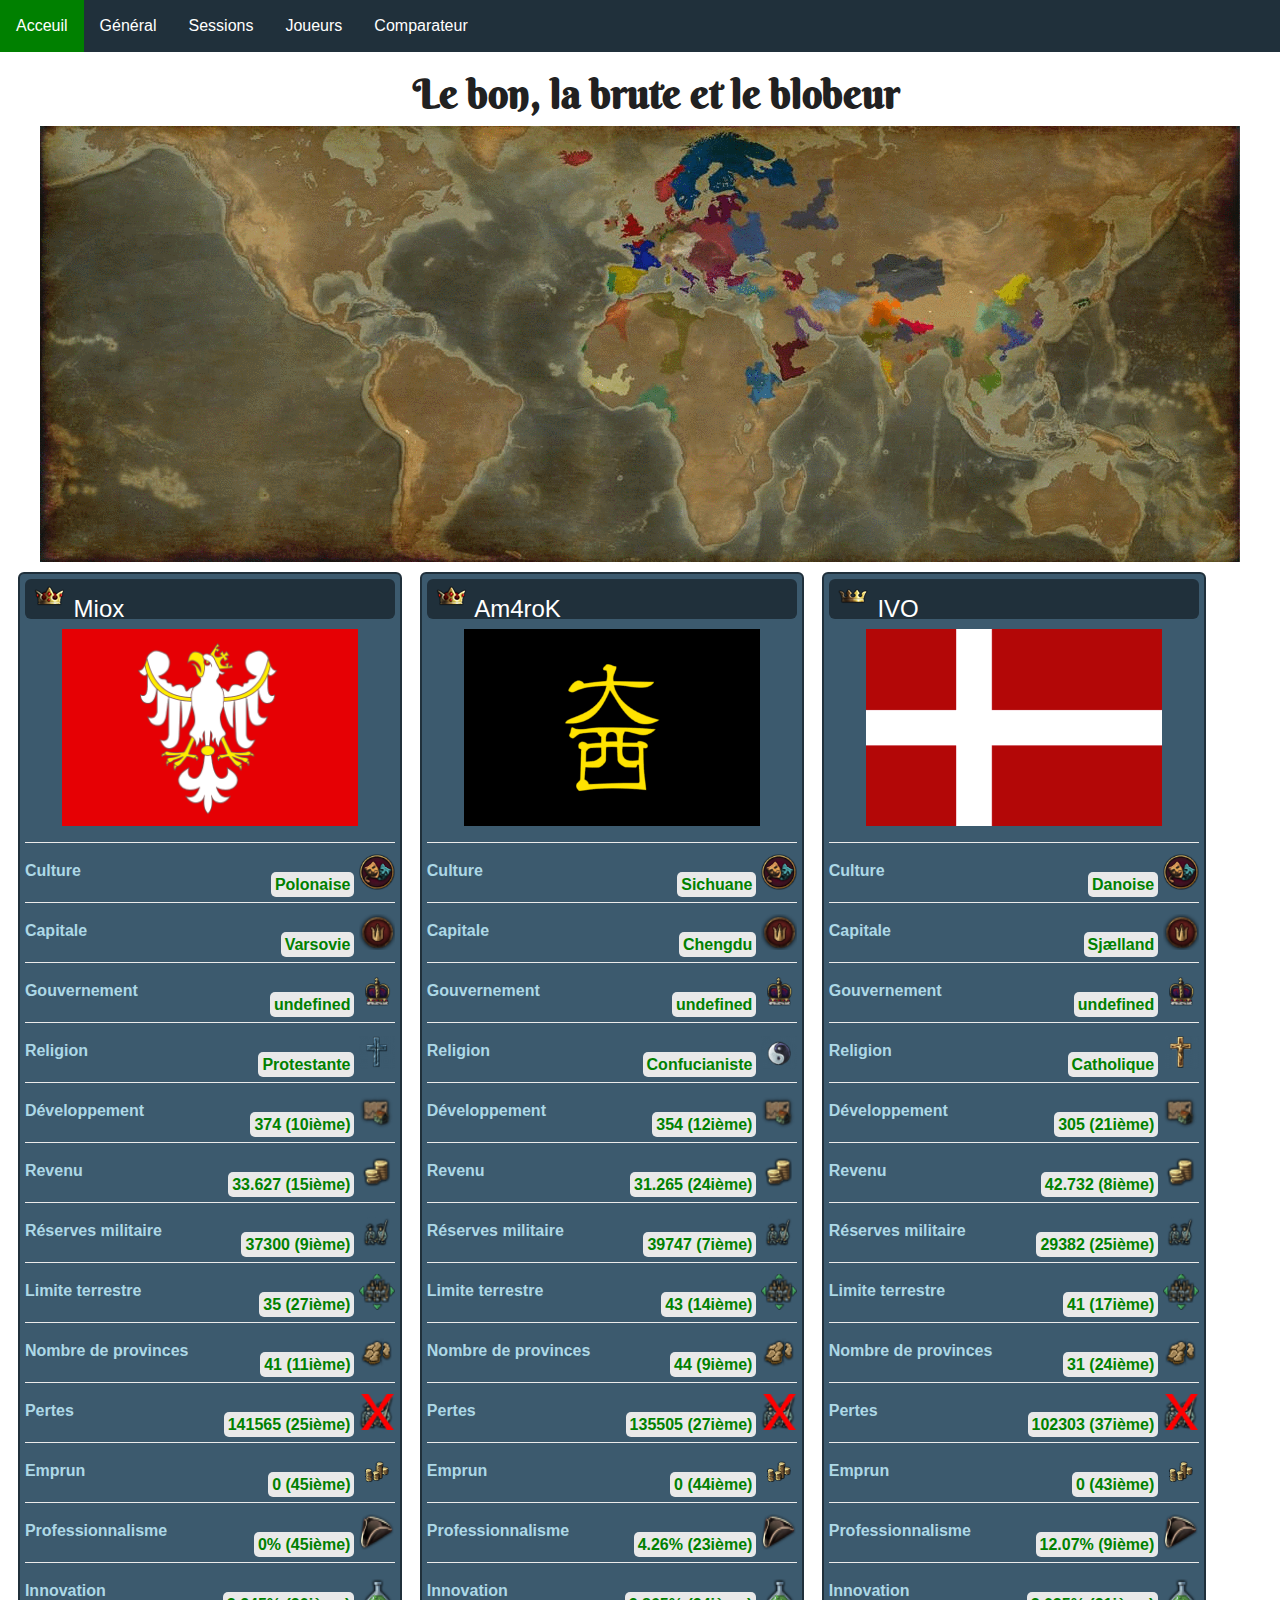
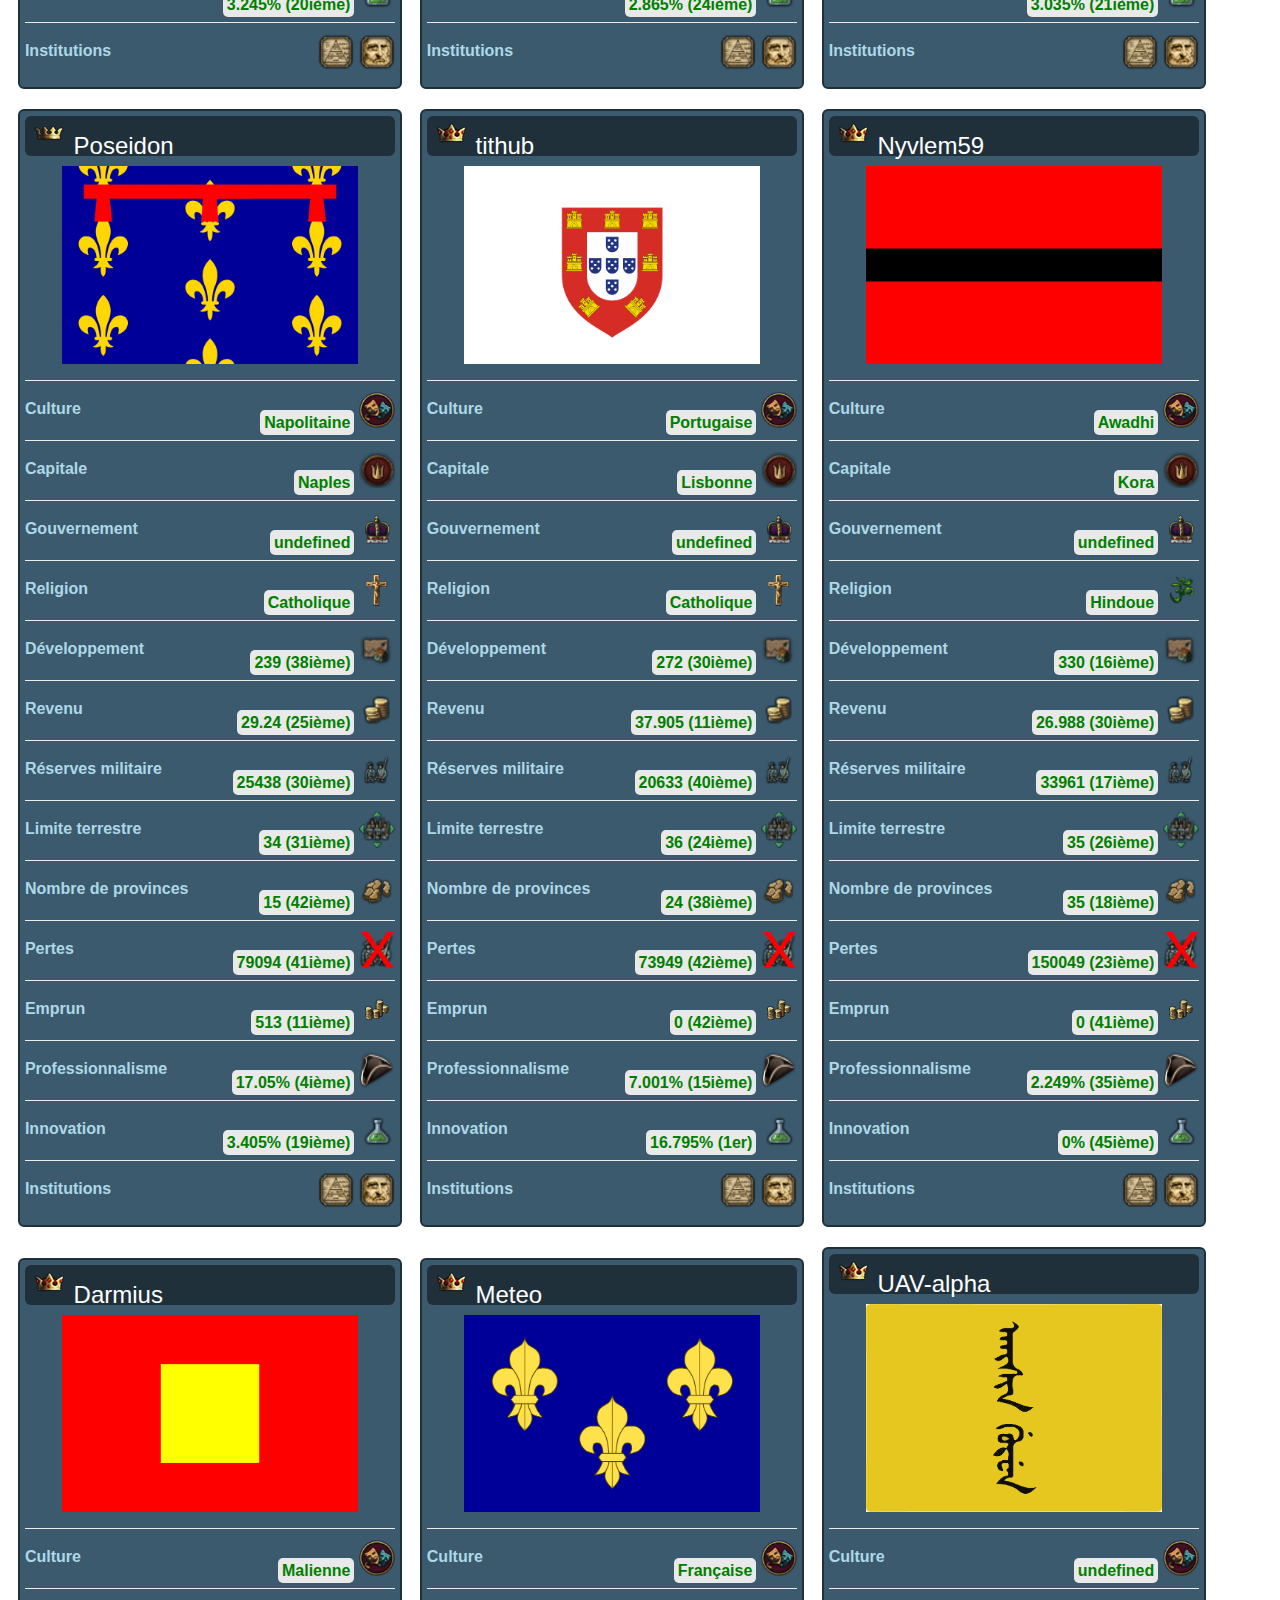
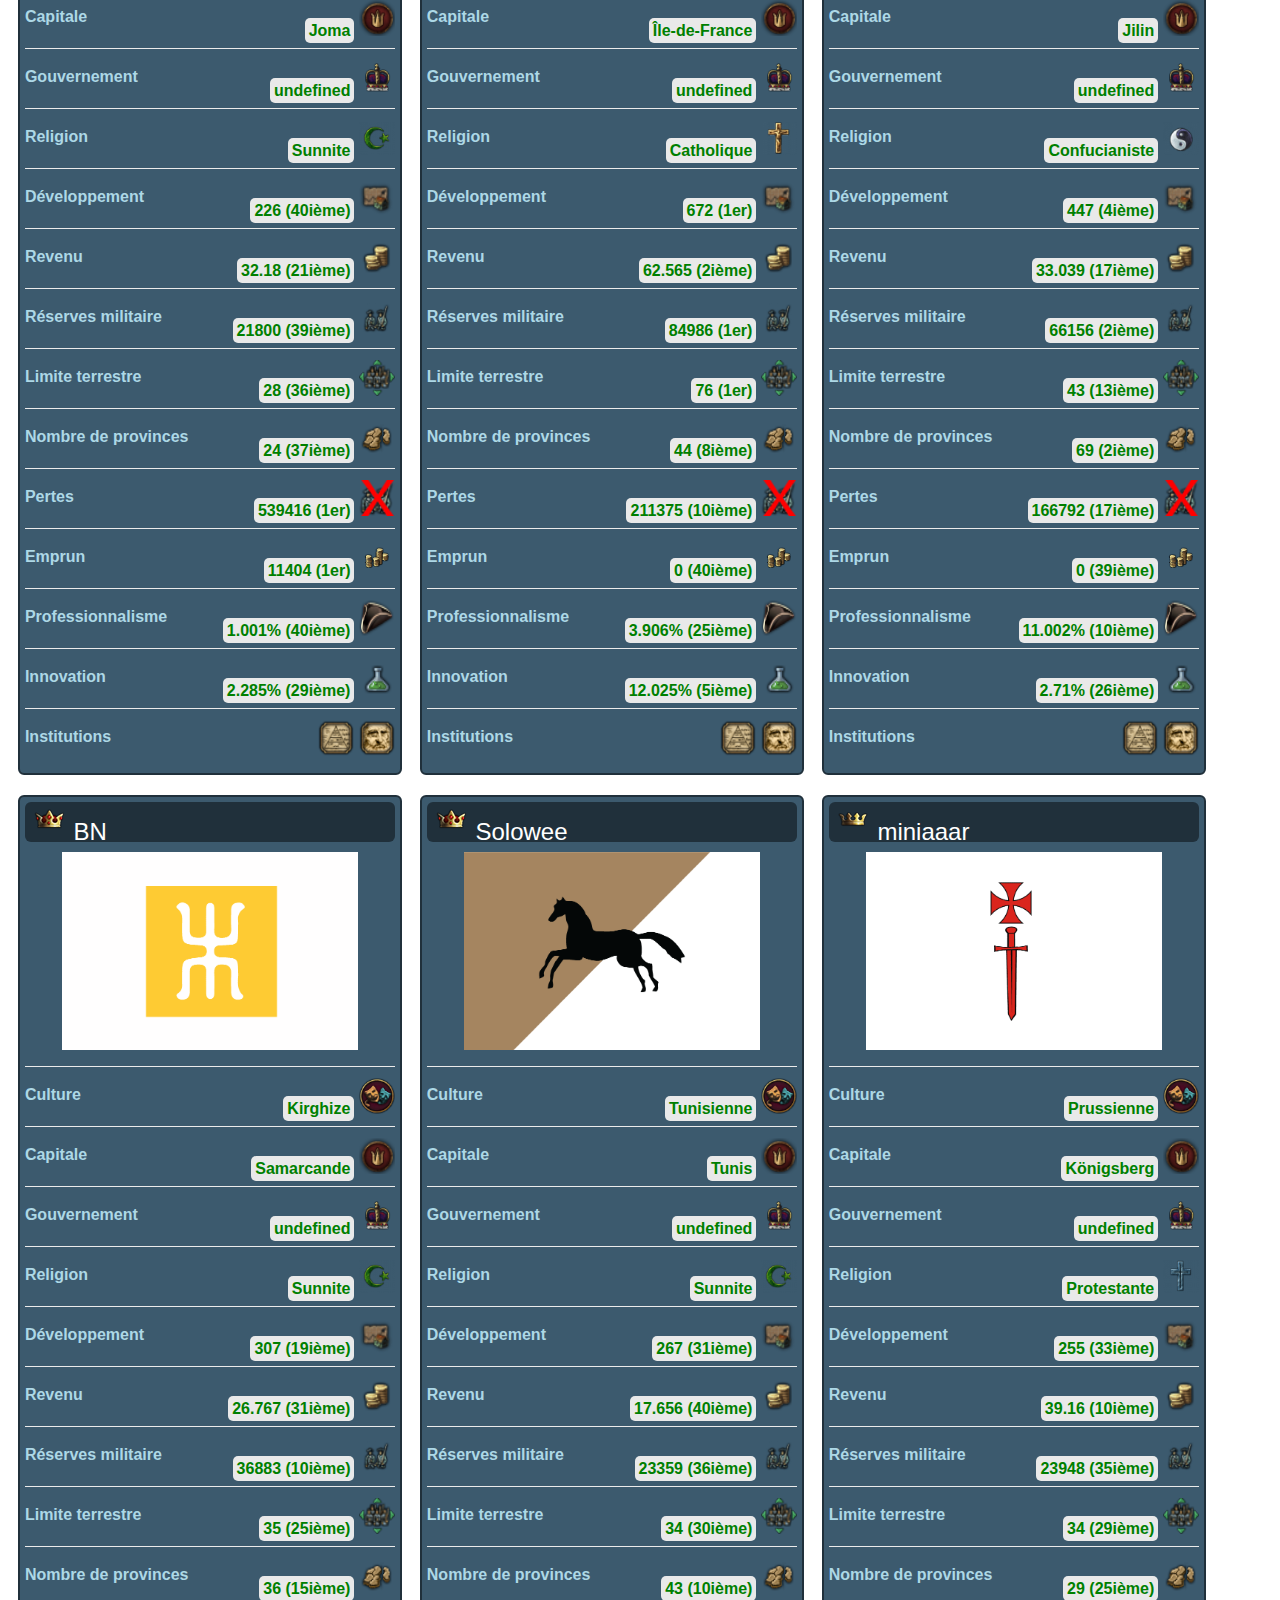
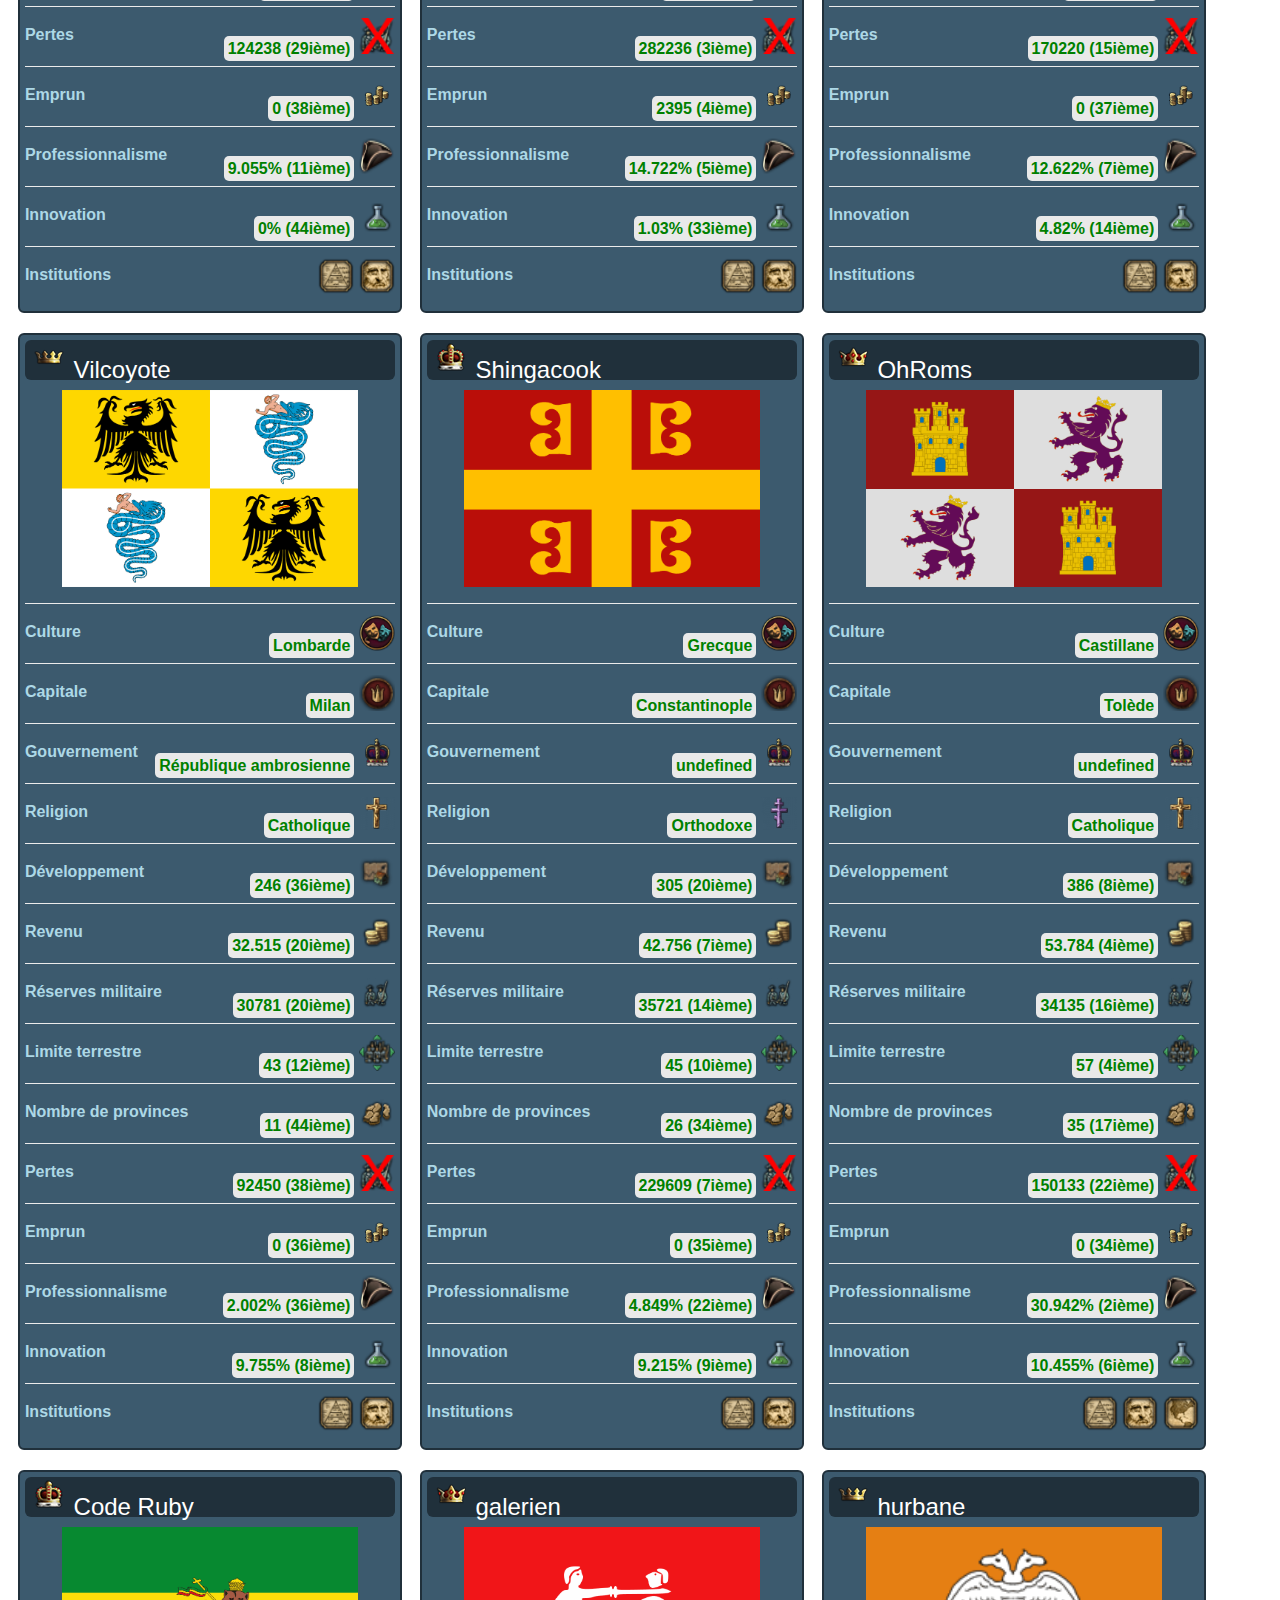
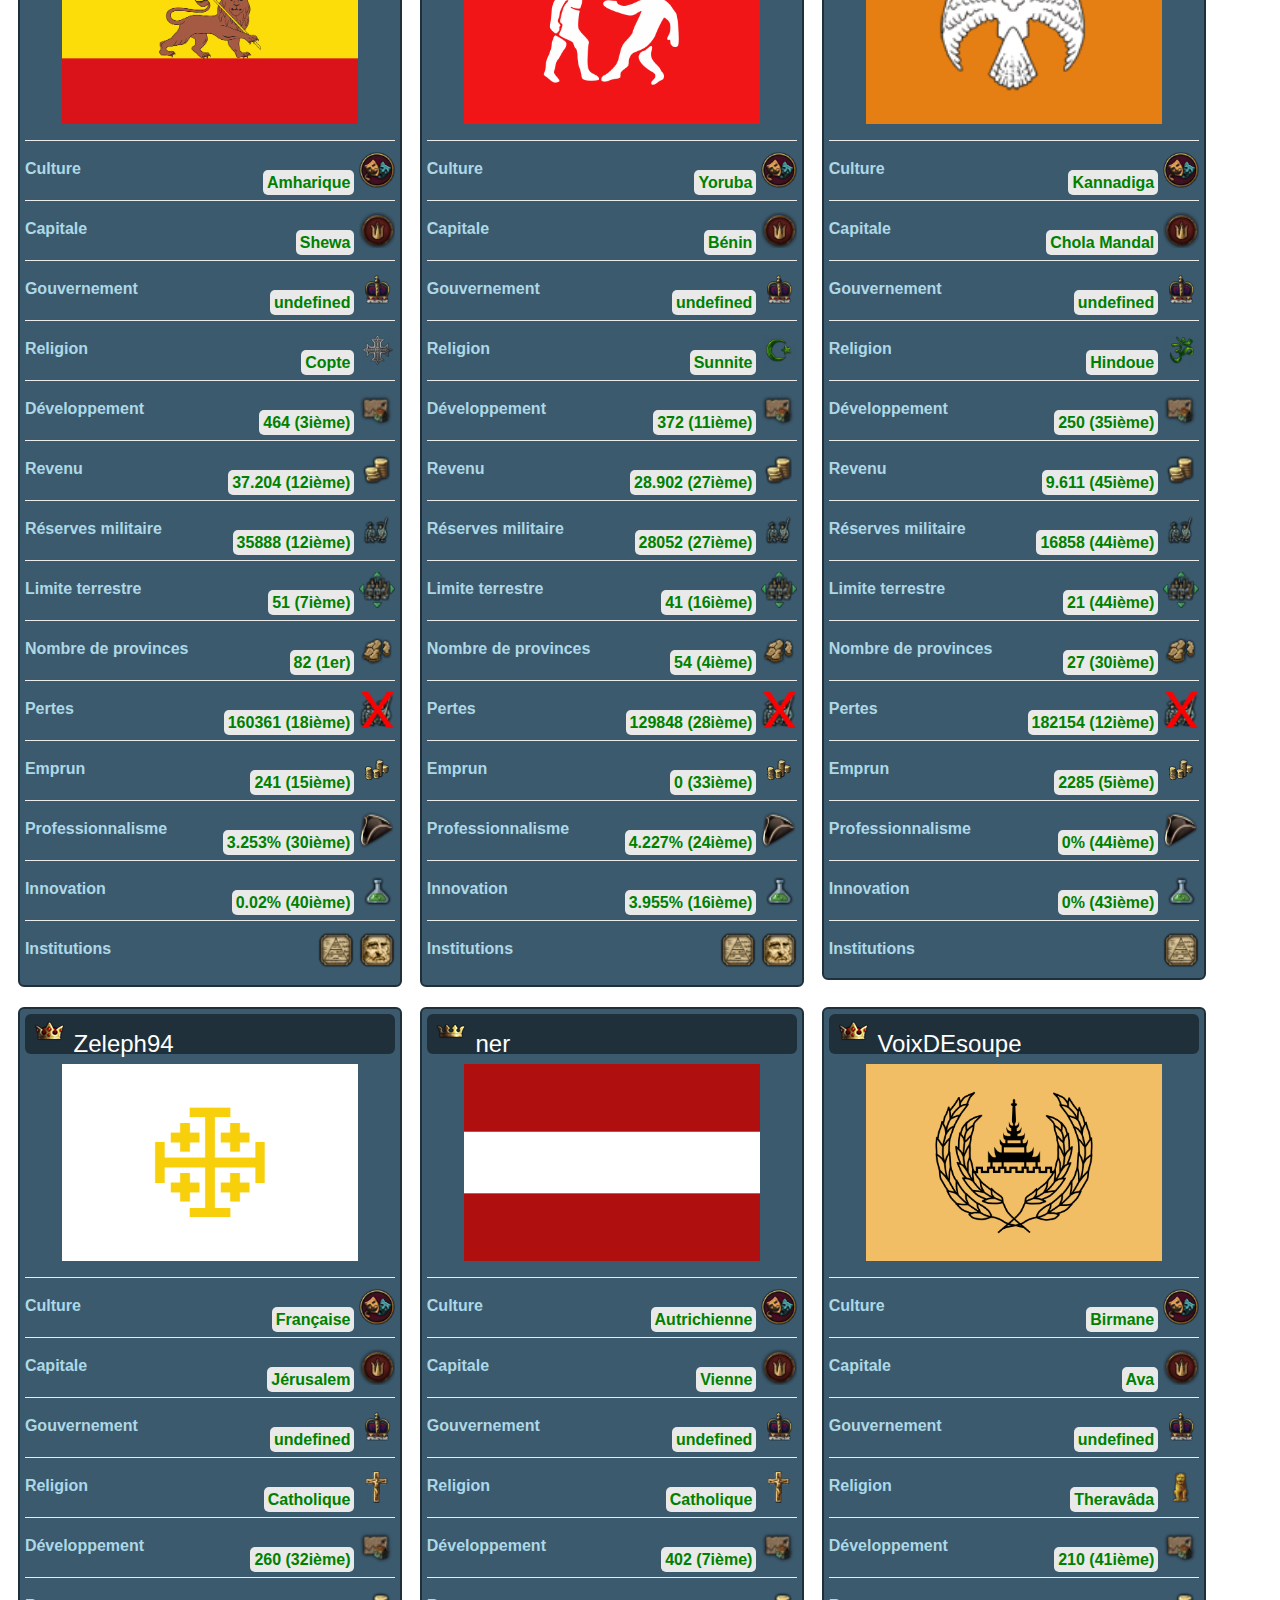
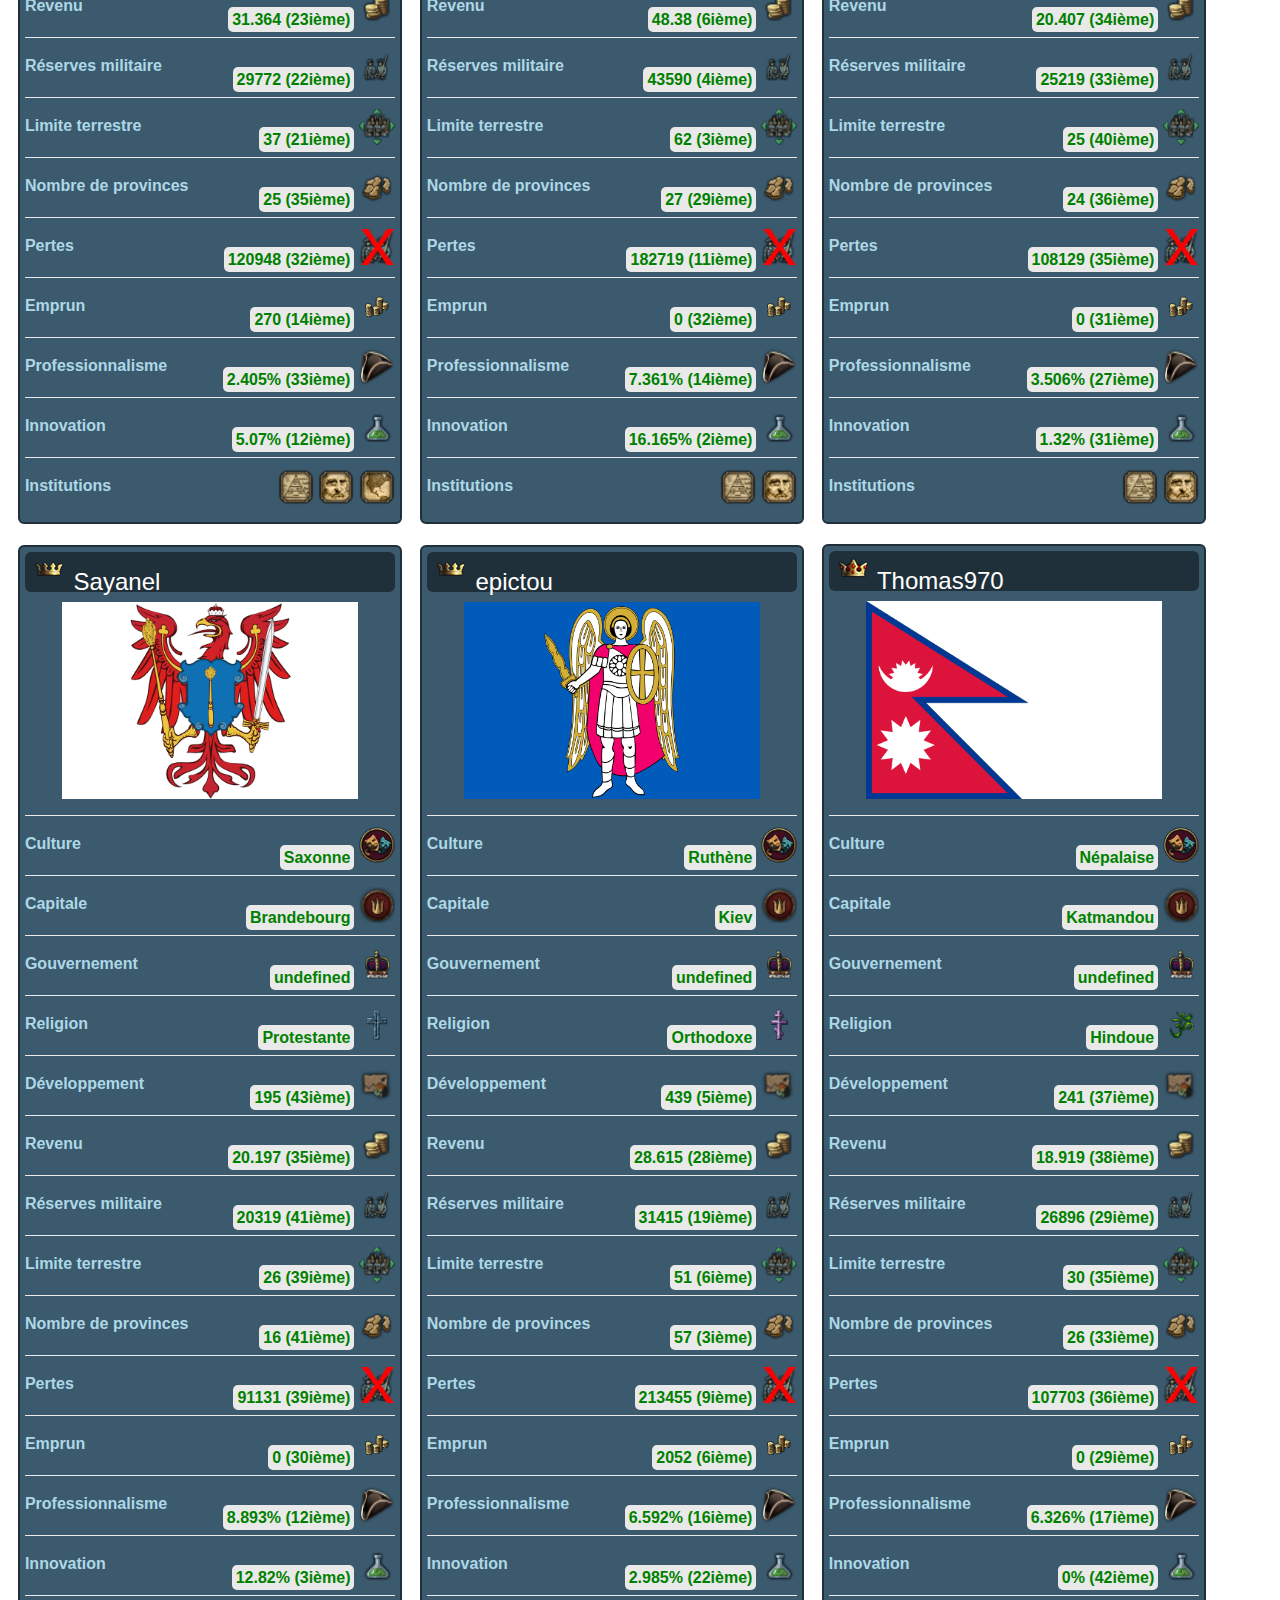
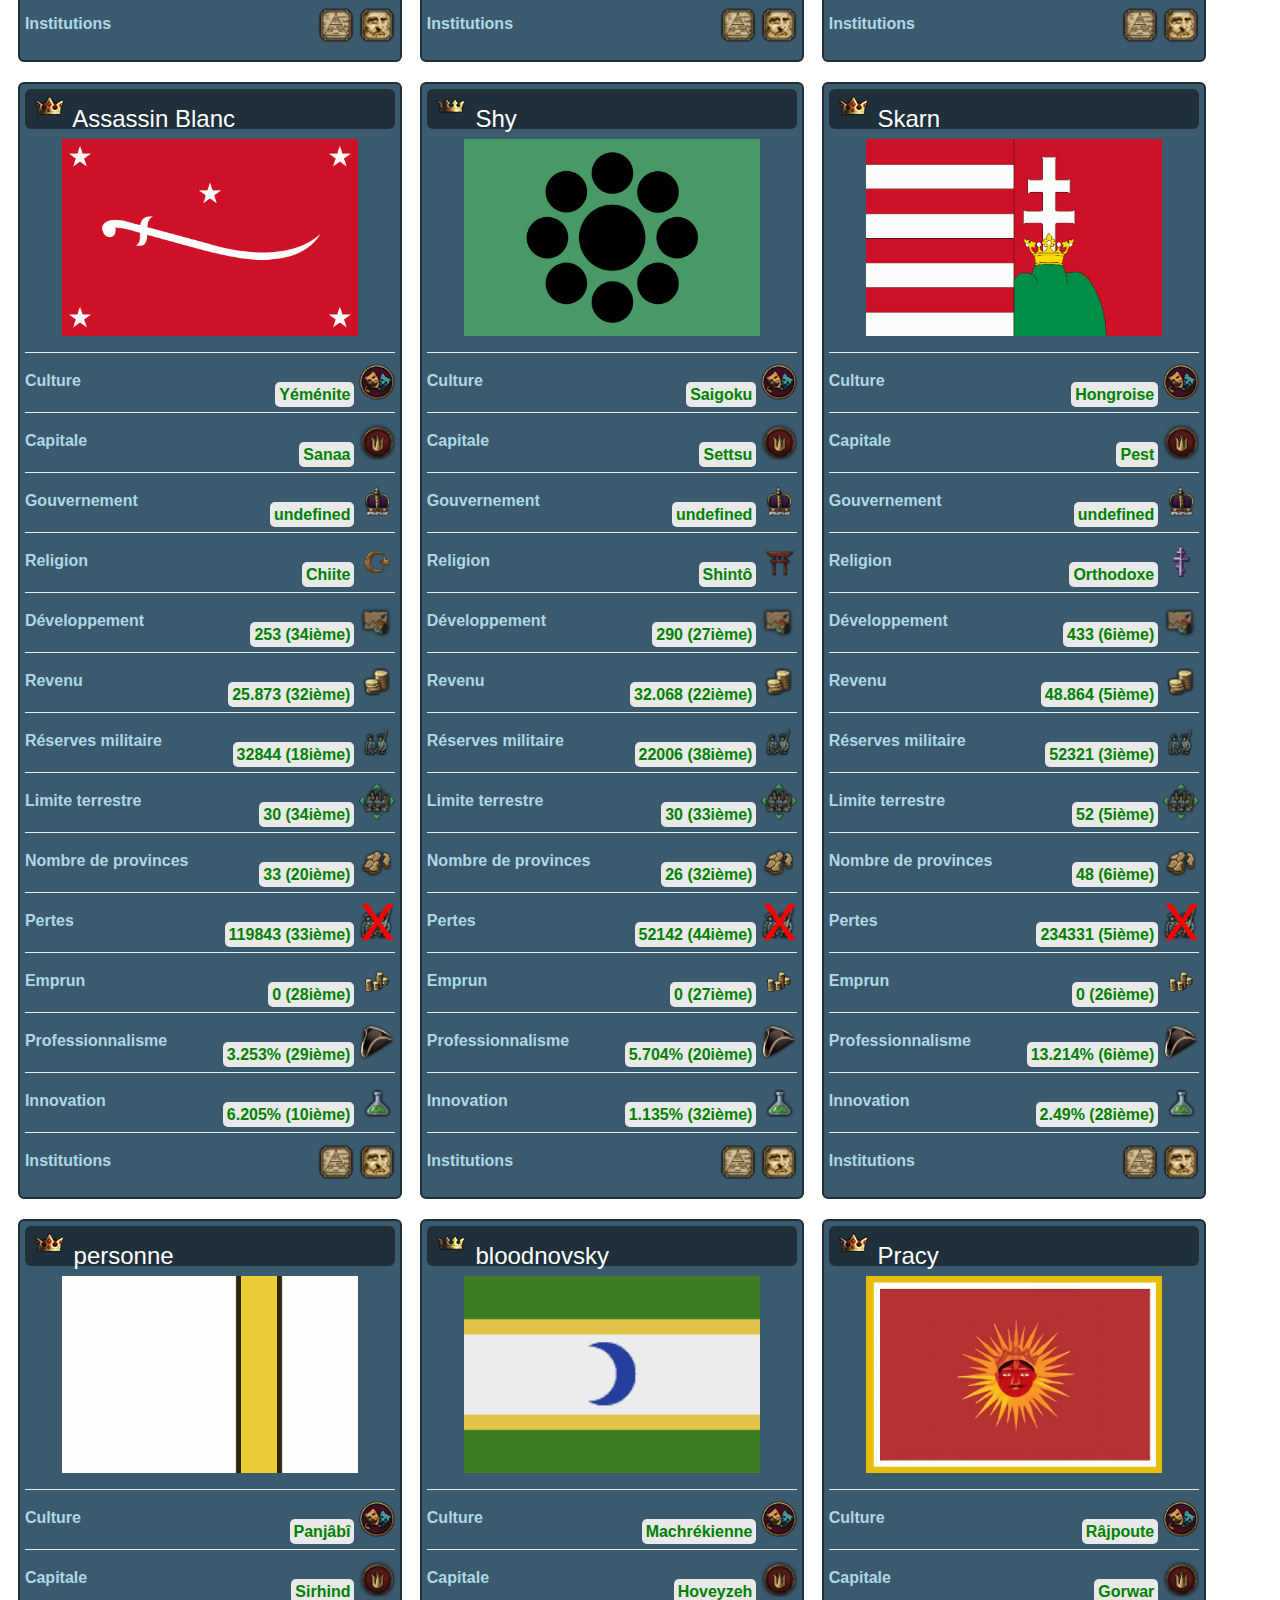
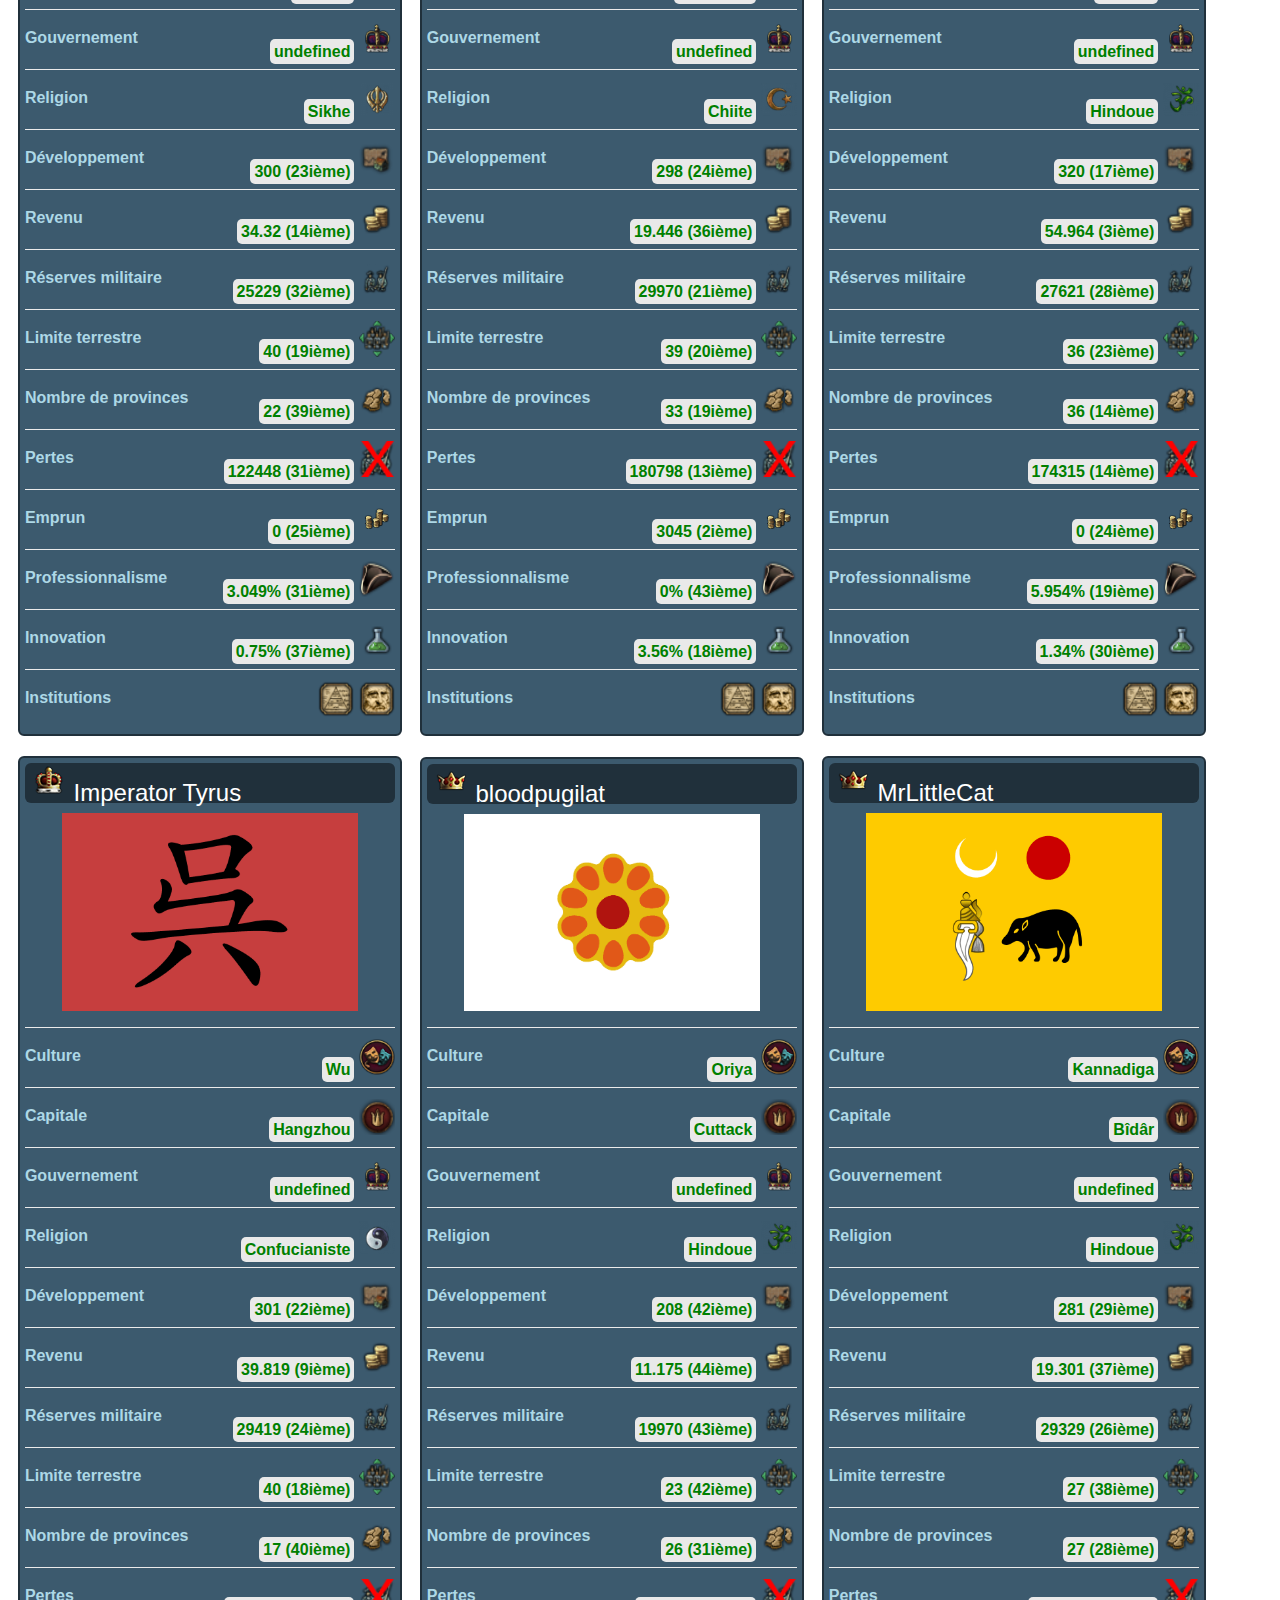
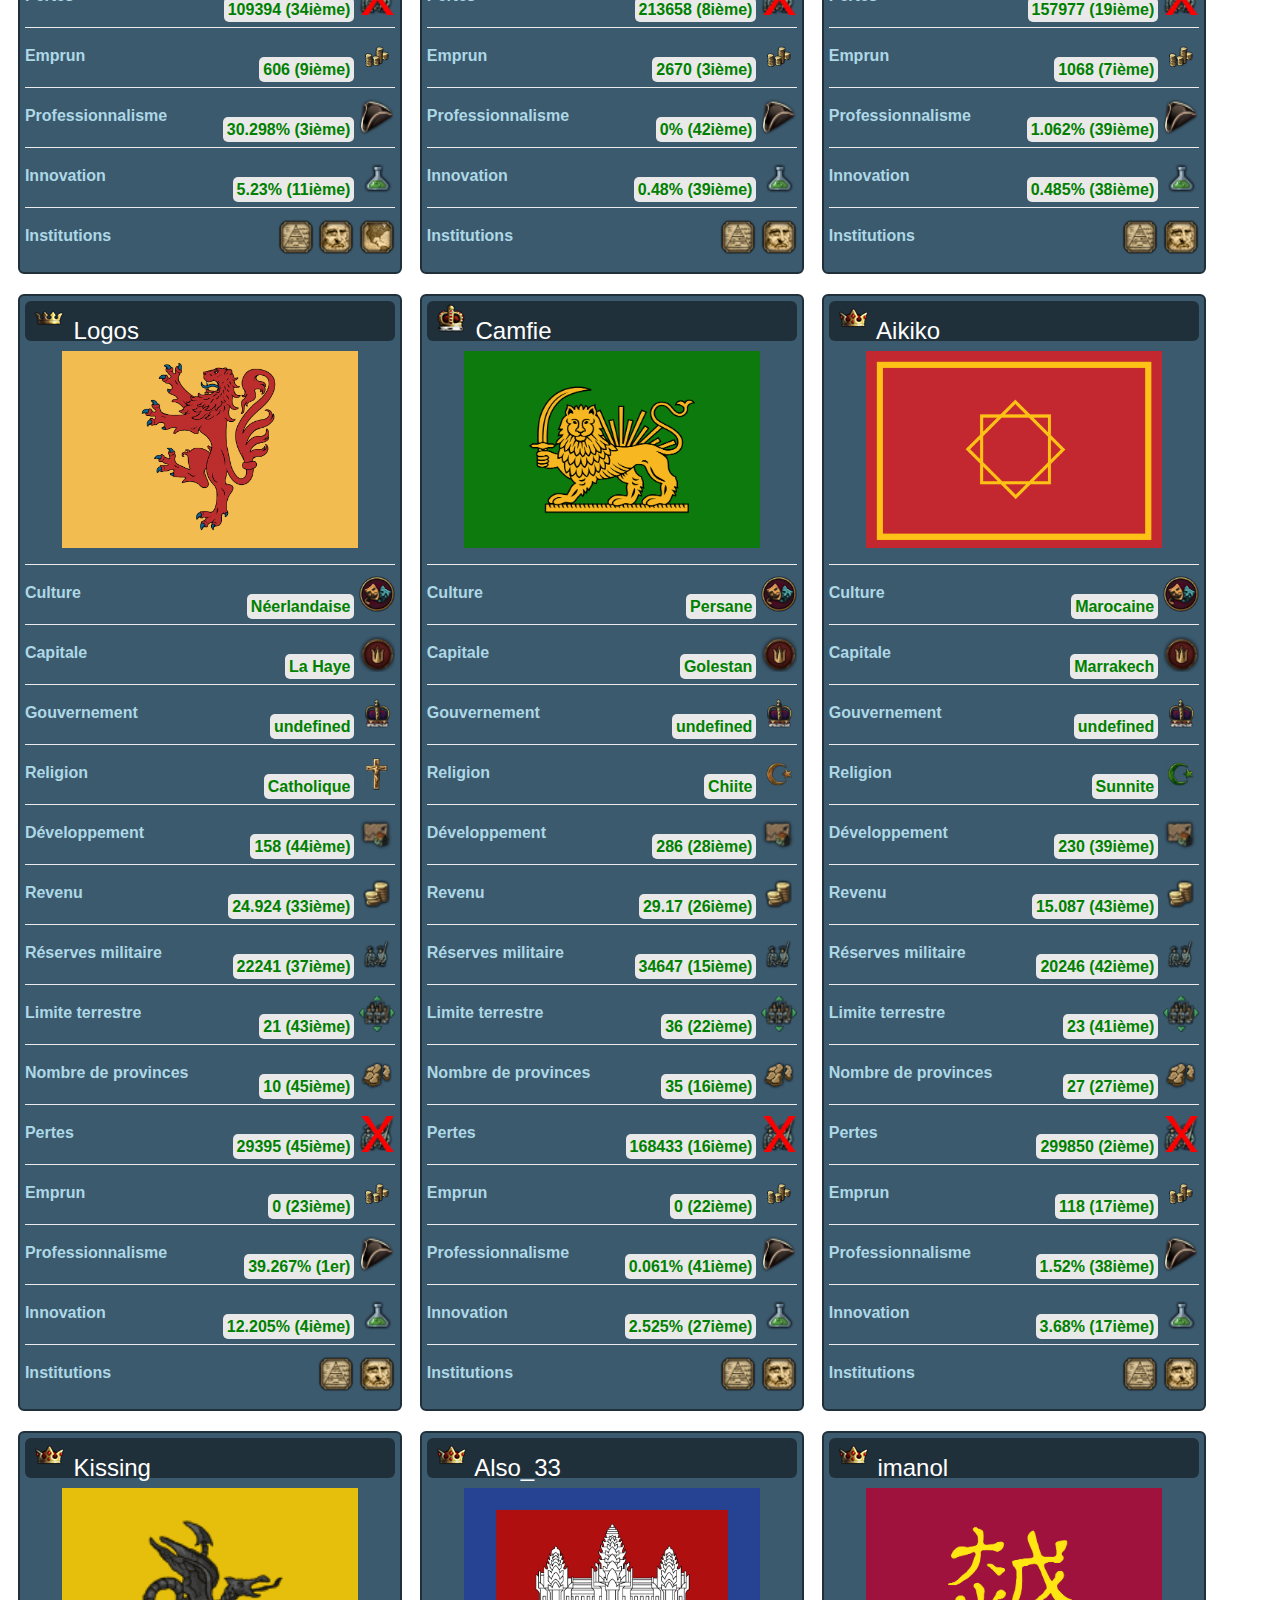
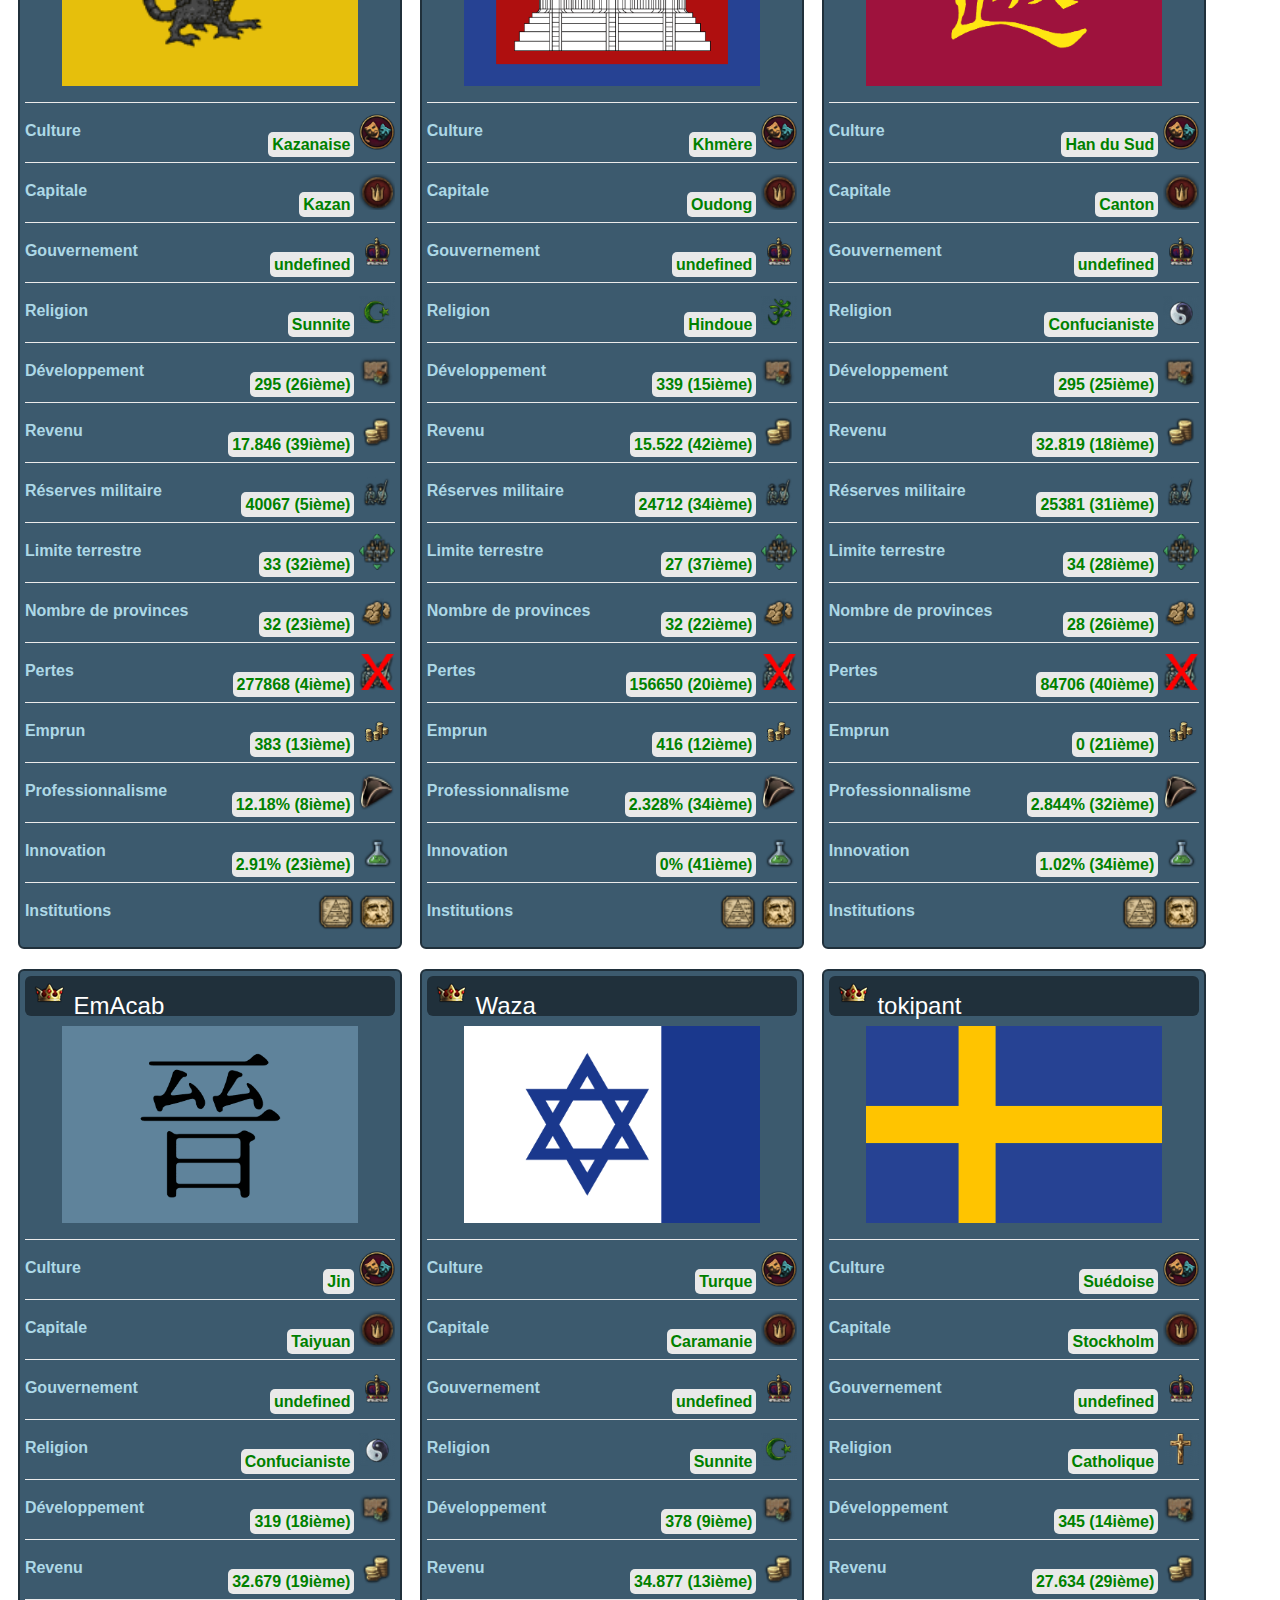
==== commit 07ca0c49: "Fix" ====
--- a/index.html
+++ b/index.html
@@ -50,7 +50,7 @@
 
         <b>Culture</b>
         <div class="info">
-          <span class="infoText textImage" id="culture"></span>
+          <span class="infoTextIndex textImage" id="culture"></span>
           <img alt="Government monarchy.png"
                src="./images/info/Culture.png"
                width="36"
@@ -61,7 +61,7 @@
 
         <b>Capitale</b>
         <div class="info">
-          <span class="infoText textImage" id="capital"></span>
+          <span class="infoTextIndex textImage" id="capital"></span>
           <img alt="Government monarchy.png"
                src="./images/info/Capital.png"
                width="36"
@@ -72,7 +72,7 @@
 
         <b>Gouvernement</b>
         <div class="info">
-          <span class="infoText textImage" id="government"></span>
+          <span class="infoTextIndex textImage" id="government"></span>
           <img alt="Government monarchy.png"
                src="./images/info/Government_monarchy.png"
                width="36"
@@ -83,7 +83,7 @@
 
         <b>Religion</b>
         <div class="info">
-          <span class="infoText textImage" id="religion"></span>
+          <span class="infoTextIndex textImage" id="religion"></span>
           <img alt="Orthodox.png"
                id="religionImg"
                src="./images/religions/Orthodoxe.png"
@@ -95,7 +95,7 @@
 
         <b>Développement</b>
         <div class="info">
-          <span class="infoText textImage" id="dev"></span>
+          <span class="infoTextIndex textImage" id="dev"></span>
           <img alt="Orthodox.png"
                src="./images/info/Dev.png"
                width="36"
@@ -106,7 +106,7 @@
 
         <b>Revenu</b>
         <div class="info">
-          <span class="infoText textImage" id="income"></span>
+          <span class="infoTextIndex textImage" id="income"></span>
           <img alt="Orthodox.png"
                src="./images/info/Gold.png"
                width="36"
@@ -117,7 +117,7 @@
 
         <b>Réserves militaire</b>
         <div class="info">
-          <span class="infoText textImage" id="manpower"></span>
+          <span class="infoTextIndex textImage" id="manpower"></span>
           <img alt="Orthodox.png"
                src="./images/info/Manpower.png"
                width="36"
@@ -128,7 +128,7 @@
 
         <b>Limite terrestre</b>
         <div class="info">
-          <span class="infoText textImage" id="forceLimit"></span>
+          <span class="infoTextIndex textImage" id="forceLimit"></span>
           <img alt="Orthodox.png"
                src="./images/info/Land_forcelimit.png"
                width="36"
@@ -139,7 +139,7 @@
 
         <b>Nombre de provinces</b>
         <div class="info">
-          <span class="infoText textImage" id="nbProv"></span>
+          <span class="infoTextIndex textImage" id="nbProv"></span>
           <img alt="Orthodox.png"
                src="./images/info/Province.png"
                width="36"
@@ -150,7 +150,7 @@
 
         <b>Pertes</b>
         <div class="info">
-          <span class="infoText textImage" id="losses"></span>
+          <span class="infoTextIndex textImage" id="losses"></span>
           <img alt="Orthodox.png"
                src="./images/info/Losses.png"
                width="36"
@@ -161,7 +161,7 @@
 
         <b>Emprun</b>
         <div class="info">
-          <span class="infoText textImage" id="loan"></span>
+          <span class="infoTextIndex textImage" id="loan"></span>
           <img alt="Orthodox.png"
                src="./images/info/Loan.png"
                width="36"
@@ -172,7 +172,7 @@
 
         <b>Professionnalisme</b>
         <div class="info">
-          <span class="infoText textImage" id="professionalism"></span>
+          <span class="infoTextIndex textImage" id="professionalism"></span>
           <img alt="Orthodox.png"
                src="./images/info/Professionalism.png"
                width="36"
@@ -183,7 +183,7 @@
 
         <b>Innovation</b>
         <div class="info">
-          <span class="infoText textImage" id="innovativeness"></span>
+          <span class="infoTextIndex textImage" id="innovativeness"></span>
           <img alt="Innovativeness.png"
                src="./images/info/Innovativeness.png"
                width="36"
--- a/style.css
+++ b/style.css
@@ -156,6 +156,15 @@
     border-radius: 5px;
 }
 
+.infoTextIndex {
+    color: green;
+    font-weight: bold;
+    background: #E9E9E9;
+    padding: 4px;
+    border-radius: 5px;
+    top: -5px;
+}
+
 .deadCountry {
     background: rgba(60, 90, 110, 0.3);
     border: 2px solid rgba(32, 48, 59, 0.3);;
